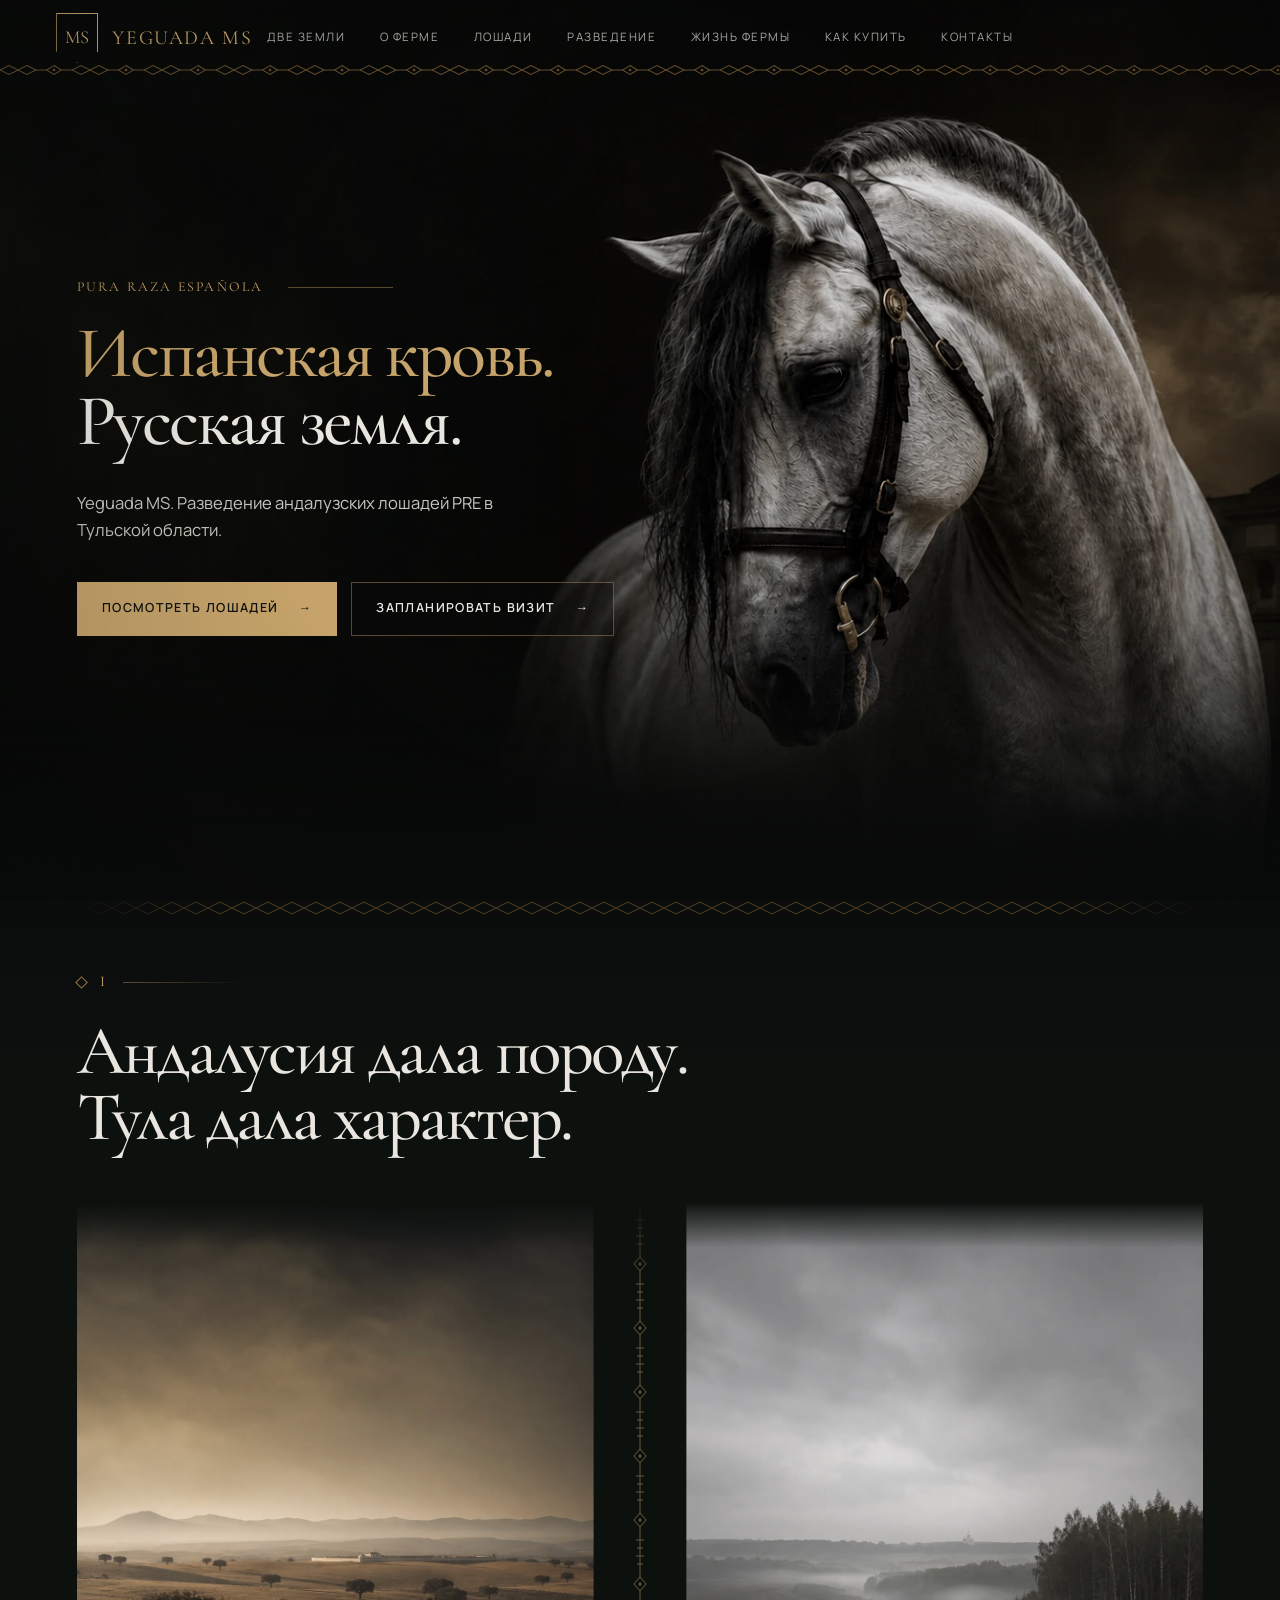
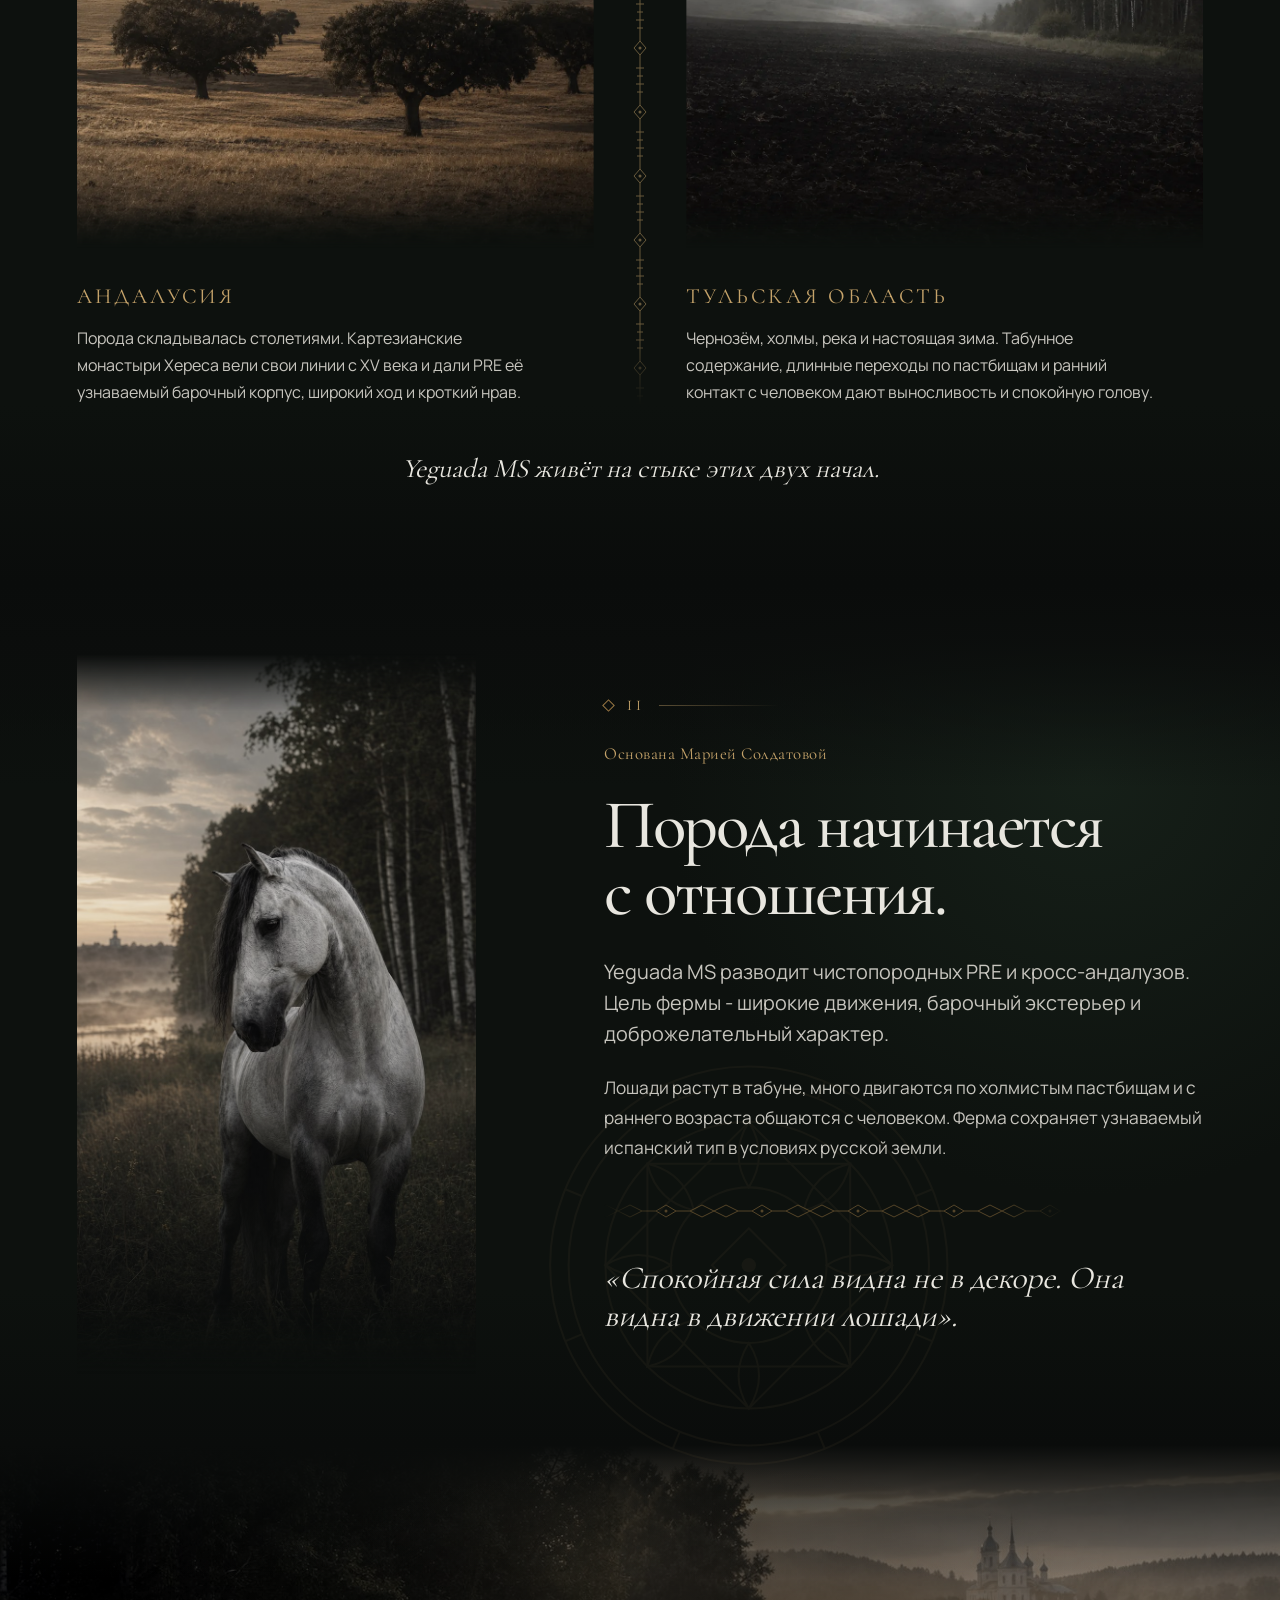
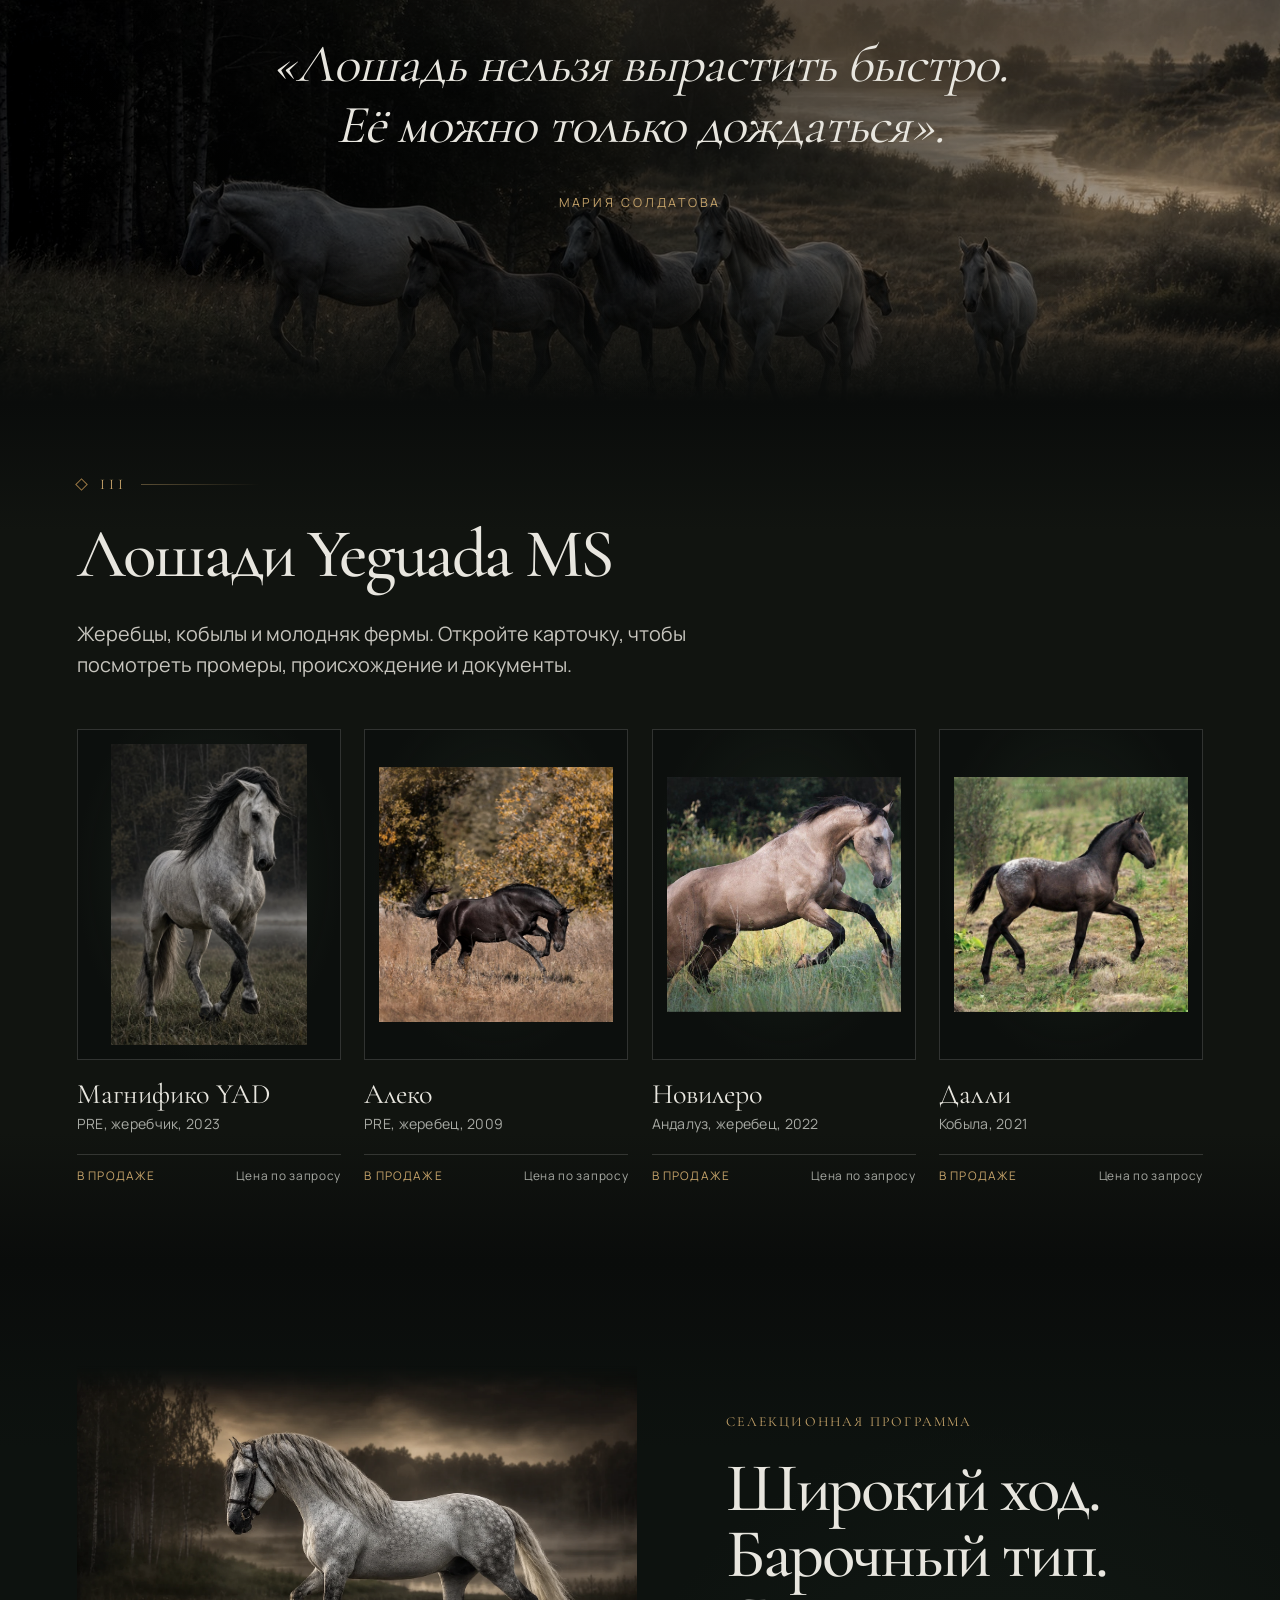
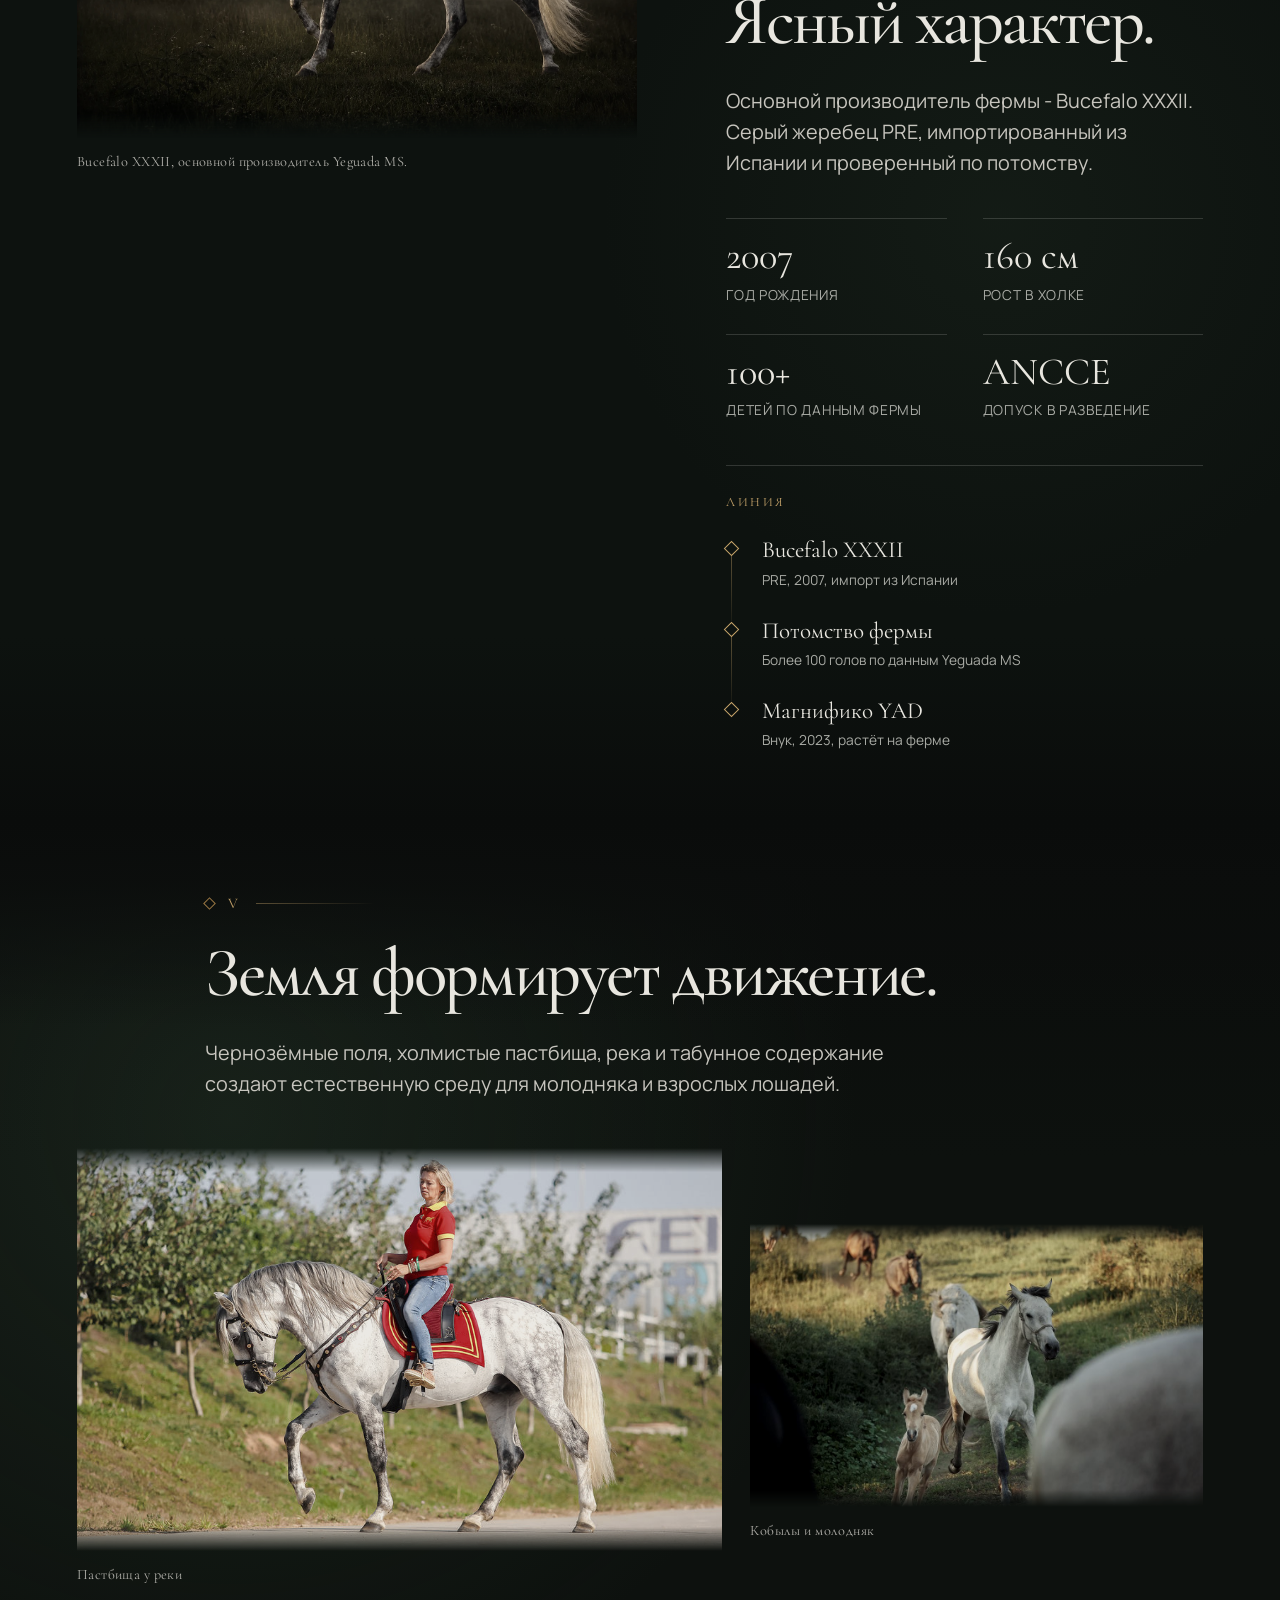
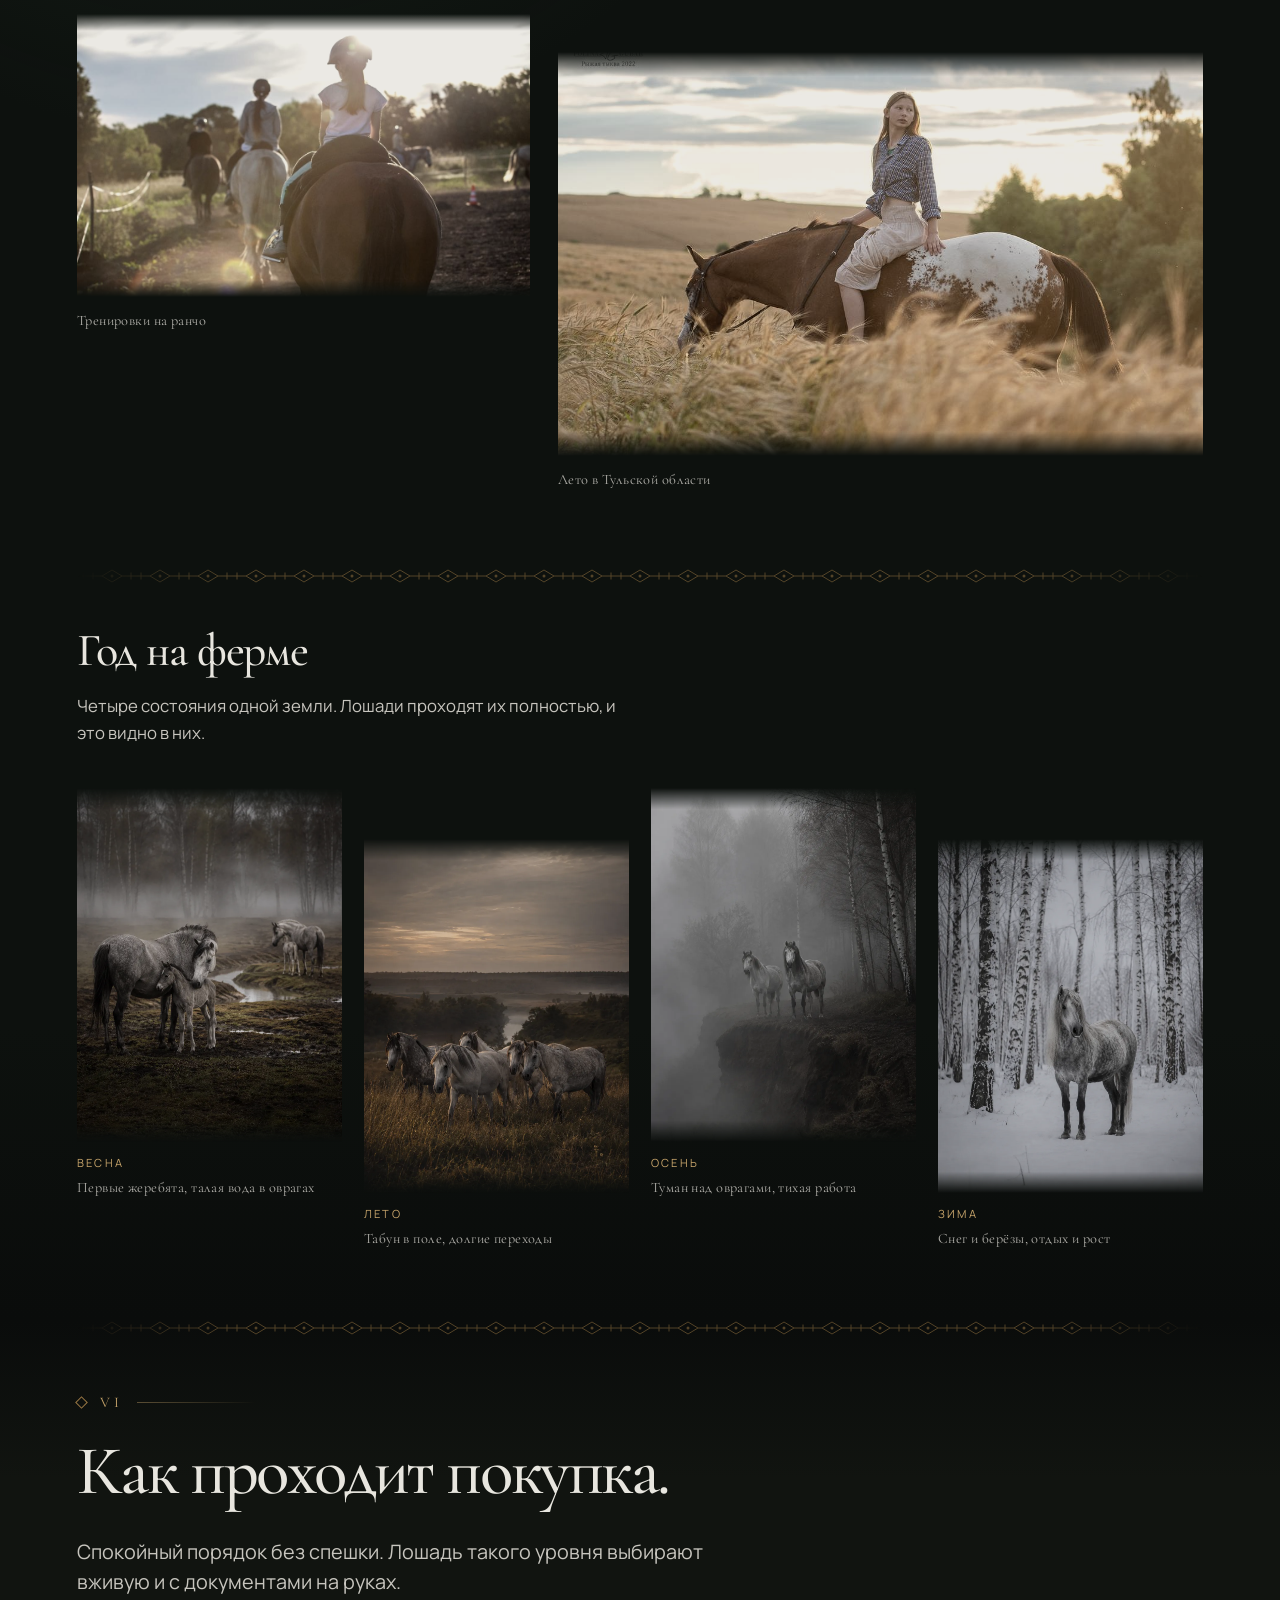
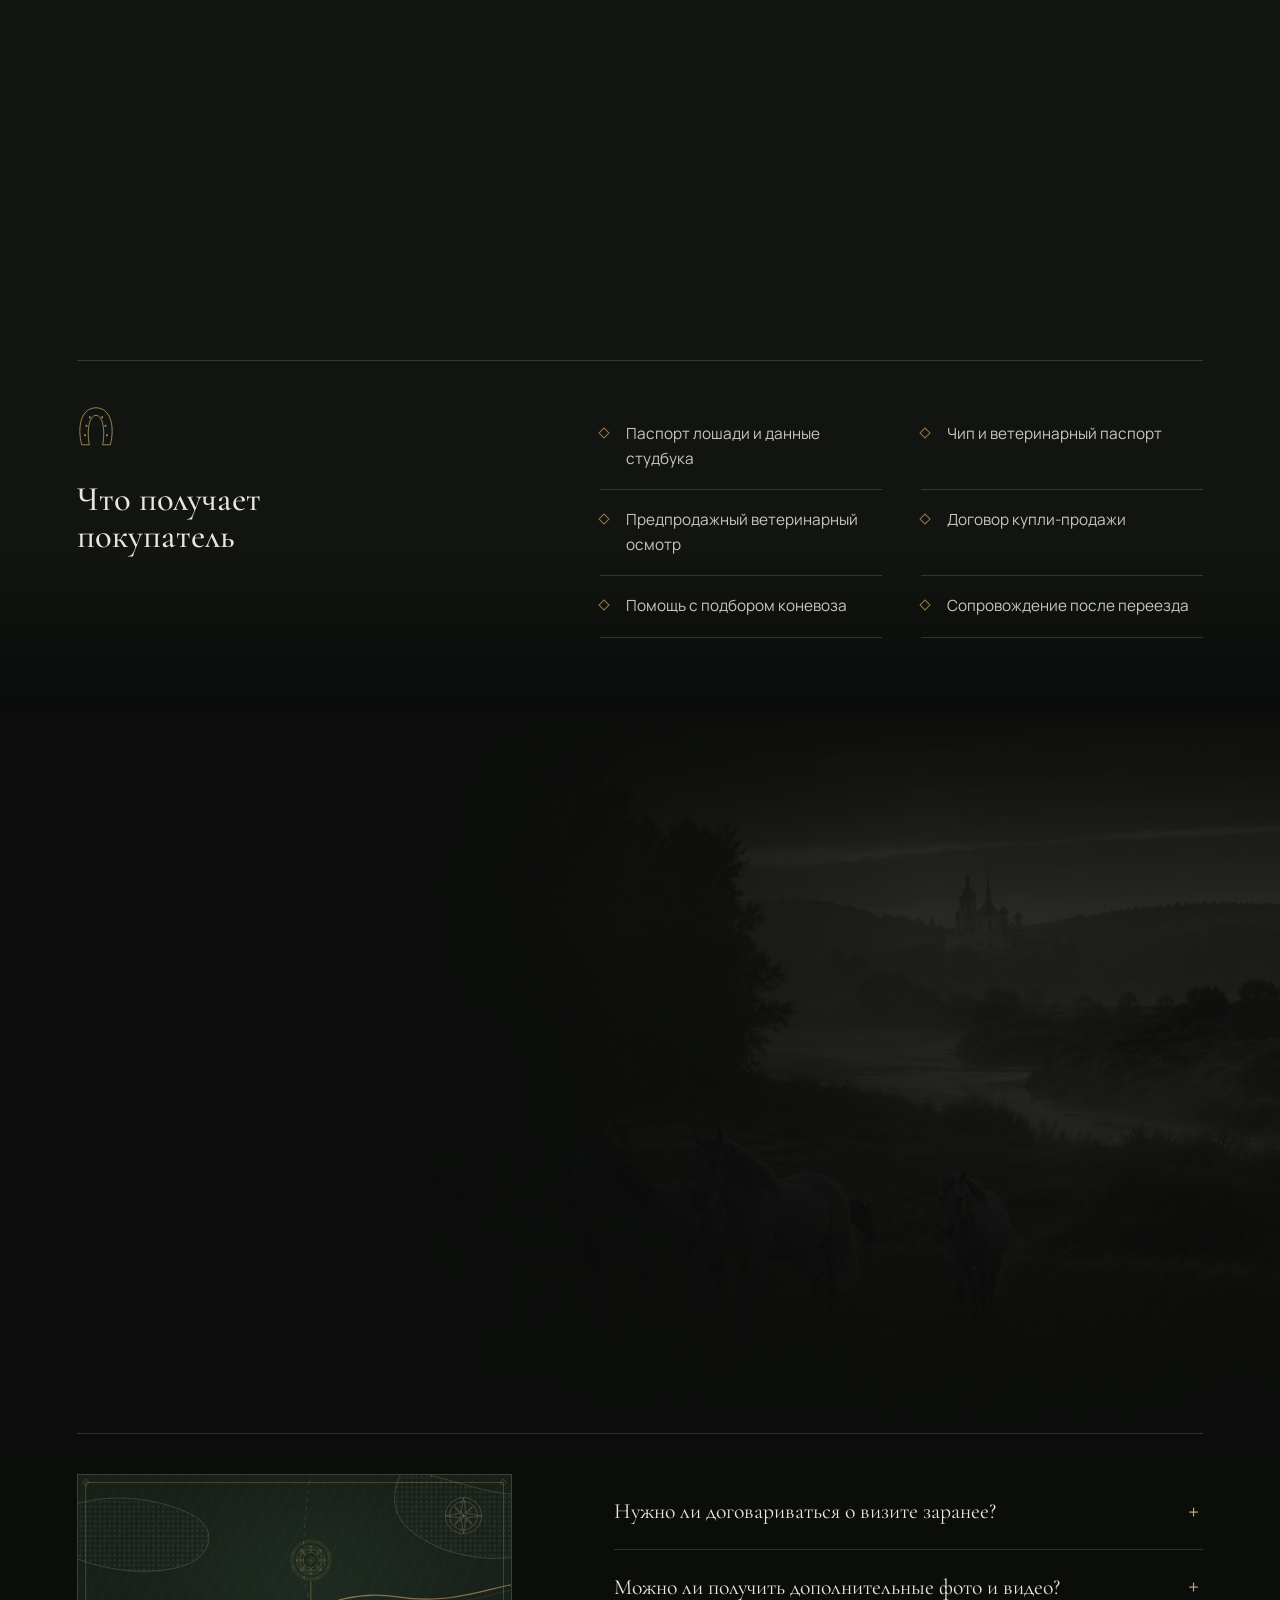
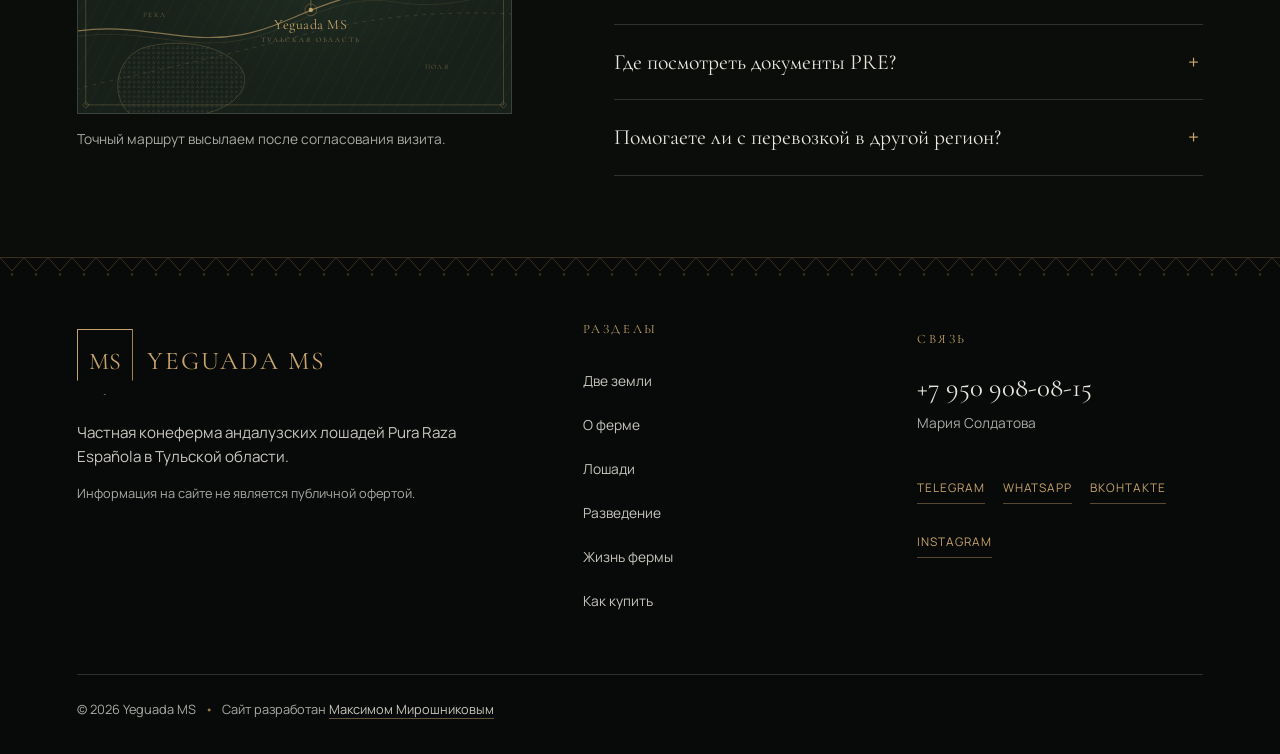
==== index.html @ c2b5ecbb "доделал" ====
<!doctype html>
<html lang="ru">
<head>
  <meta charset="utf-8">
  <meta name="viewport" content="width=device-width, initial-scale=1">
  <meta name="theme-color" content="#0a0c0b">
  <meta name="description" content="Yeguada MS - разведение андалузских лошадей Pura Raza Espanola в Тульской области.">
  <meta property="og:type" content="website">
  <meta property="og:title" content="Yeguada MS - испанская кровь, русская земля">
  <meta property="og:description" content="Частная конеферма андалузских лошадей Pura Raza Espanola в Тульской области.">
  <meta property="og:image" content="assets/hero-cinematic-v2.png">
  <meta property="og:locale" content="ru_RU">
  <title>Yeguada MS - андалузские лошади в России</title>
  <link rel="icon" href="favicon.svg" type="image/svg+xml">
  <link rel="preload" href="assets/hero-cinematic-v2.webp" as="image" media="(min-width: 768px)">
  <link rel="preload" href="assets/hero-cinematic-mobile-v2.webp" as="image" media="(max-width: 767px)">
  <link rel="stylesheet" href="styles.css">
  <noscript>
    <!-- Появление раздаёт JS. Если он не отработал, контент и съёмка
         должны остаться видимыми, а не ждать класса, который не придёт. -->
    <style>
      .reveal,
      .reveal-media {
        opacity: 1 !important;
        transform: none !important;
        clip-path: none !important;
      }

      .seam::before,
      .seam-v::before {
        clip-path: none !important;
      }
    </style>
  </noscript>
  <script type="application/ld+json">
  {
    "@context": "https://schema.org",
    "@type": "Organization",
    "name": "Yeguada MS",
    "url": "https://andaluz.ru",
    "founder": { "@type": "Person", "name": "Мария Солдатова" },
    "telephone": "+7-950-908-08-15",
    "address": {
      "@type": "PostalAddress",
      "addressRegion": "Тульская область",
      "addressCountry": "RU"
    },
    "sameAs": [
      "https://vk.com/bucefaloxxxii",
      "https://instagram.com/andaluz_ms/"
    ]
  }
  </script>
</head>
<body class="is-loading">
  <a class="skip-link" href="#main">К содержанию</a>

  <!--
    Орнаментальный спрайт системы "Шов".
    Инлайн, а не внешний файл: внешние ссылки <use href="file.svg#id">
    до сих пор не работают в Safari.
  -->
  <svg class="orn-sprite" aria-hidden="true" focusable="false" width="0" height="0">
    <defs>
      <symbol id="orn-rosette" viewBox="0 0 200 200">
        <g fill="none" stroke="currentColor" stroke-width="1">
          <circle cx="100" cy="100" r="97"/>
          <circle cx="100" cy="100" r="88"/>
          <circle cx="100" cy="100" r="70"/>
          <circle cx="100" cy="100" r="38"/>
          <path d="M100 30L170 100L100 170L30 100Z"/>
          <path d="M50.5 50.5H149.5V149.5H50.5Z"/>
          <path d="M100 30Q110 46 100 62Q90 46 100 30Z"/>
          <path d="M100 30Q110 46 100 62Q90 46 100 30Z" transform="rotate(45 100 100)"/>
          <path d="M100 30Q110 46 100 62Q90 46 100 30Z" transform="rotate(90 100 100)"/>
          <path d="M100 30Q110 46 100 62Q90 46 100 30Z" transform="rotate(135 100 100)"/>
          <path d="M100 30Q110 46 100 62Q90 46 100 30Z" transform="rotate(180 100 100)"/>
          <path d="M100 30Q110 46 100 62Q90 46 100 30Z" transform="rotate(225 100 100)"/>
          <path d="M100 30Q110 46 100 62Q90 46 100 30Z" transform="rotate(270 100 100)"/>
          <path d="M100 30Q110 46 100 62Q90 46 100 30Z" transform="rotate(315 100 100)"/>
          <path d="M100 3V12" transform="rotate(22.5 100 100)"/>
          <path d="M100 3V12" transform="rotate(67.5 100 100)"/>
          <path d="M100 3V12" transform="rotate(112.5 100 100)"/>
          <path d="M100 3V12" transform="rotate(157.5 100 100)"/>
          <path d="M100 3V12" transform="rotate(202.5 100 100)"/>
          <path d="M100 3V12" transform="rotate(247.5 100 100)"/>
          <path d="M100 3V12" transform="rotate(292.5 100 100)"/>
          <path d="M100 3V12" transform="rotate(337.5 100 100)"/>
          <path d="M100 82L118 100L100 118L82 100Z"/>
        </g>
        <circle cx="100" cy="100" r="3.5" fill="currentColor"/>
      </symbol>

      <symbol id="orn-horseshoe" viewBox="0 0 40 46">
        <g fill="none" stroke="currentColor" stroke-width="1">
          <path d="M5 43C0 25 4 4 20 4C36 4 40 25 35 43"/>
          <path d="M13 43C10 27 13 12 20 12C27 12 30 27 27 43"/>
          <path d="M5 43H13M35 43H27"/>
        </g>
        <g fill="currentColor">
          <circle cx="8.5" cy="33" r="1.1"/>
          <circle cx="10" cy="23" r="1.1"/>
          <circle cx="13.5" cy="14" r="1.1"/>
          <circle cx="26.5" cy="14" r="1.1"/>
          <circle cx="30" cy="23" r="1.1"/>
          <circle cx="31.5" cy="33" r="1.1"/>
        </g>
      </symbol>

      <symbol id="orn-compass" viewBox="0 0 80 80">
        <g fill="none" stroke="currentColor" stroke-width="1">
          <circle cx="40" cy="40" r="37"/>
          <circle cx="40" cy="40" r="29"/>
          <path d="M40 3L45 35L77 40L45 45L40 77L35 45L3 40L35 35Z"/>
          <path d="M40 14L42.5 37.5L66 40L42.5 42.5L40 66L37.5 42.5L14 40L37.5 37.5Z" transform="rotate(45 40 40)"/>
        </g>
        <circle cx="40" cy="40" r="2.5" fill="currentColor"/>
      </symbol>

      <pattern id="map-field" width="24" height="24" patternUnits="userSpaceOnUse" patternTransform="rotate(28)">
        <path d="M0 0V24" fill="none" stroke="currentColor" stroke-width="0.6" opacity="0.16"/>
      </pattern>
      <pattern id="map-forest" width="9" height="9" patternUnits="userSpaceOnUse">
        <path d="M4.5 2.4L6.8 6.6H2.2Z" fill="none" stroke="currentColor" stroke-width="0.6" opacity="0.42"/>
      </pattern>
    </defs>
  </svg>

  <header class="site-header" data-header>
    <a class="brand" href="#top" aria-label="Yeguada MS, на главную">
      <span class="brand-mark" aria-hidden="true">MS</span>
      <span class="brand-wordmark">Yeguada MS</span>
    </a>

    <nav class="desktop-nav" aria-label="Основная навигация">
      <a href="#two-lands">Две земли</a>
      <a href="#philosophy">О ферме</a>
      <a href="#horses">Лошади</a>
      <a href="#breeding">Разведение</a>
      <a href="#life">Жизнь фермы</a>
      <a href="#buying">Как купить</a>
      <a href="#contacts">Контакты</a>
    </nav>

    <div class="header-actions">
      <button class="menu-toggle" type="button" aria-expanded="false" aria-controls="mobile-menu" aria-label="Открыть меню">
        <span></span><span></span>
      </button>
    </div>

    <!--
      Полоса прогресса и есть орнаментальный шов: по мере скролла
      мотив переходит из испанской решётки в русский ромб, показывая,
      где вы находитесь между двумя землями.
    -->
    <div class="header-seam" aria-hidden="true">
      <span class="header-seam-band header-seam-band--es"></span>
      <span class="header-seam-band header-seam-band--mixed"></span>
      <span class="header-seam-band header-seam-band--ru"></span>
    </div>

    <div class="mobile-menu" id="mobile-menu" hidden>
      <nav aria-label="Мобильная навигация">
        <a href="#two-lands">Две земли</a>
        <a href="#philosophy">О ферме</a>
        <a href="#horses">Лошади</a>
        <a href="#breeding">Разведение</a>
        <a href="#life">Жизнь фермы</a>
        <a href="#buying">Как купить</a>
        <a href="#contacts">Контакты</a>
      </nav>
    </div>
  </header>

  <main id="main">
    <section class="hero" id="top" aria-labelledby="hero-title">
      <div class="hero-media" aria-hidden="true">
        <picture>
          <source media="(max-width: 767px)" srcset="assets/hero-cinematic-mobile-v2.webp" width="941" height="1672">
          <img src="assets/hero-cinematic-v2.webp" alt="" width="1672" height="941" fetchpriority="high">
        </picture>
      </div>
      <div class="hero-shade" aria-hidden="true"></div>

      <div class="hero-content page-shell">
        <p class="hero-kicker reveal">Pura Raza Española</p>
        <h1 id="hero-title" class="hero-title reveal">
          <span>Испанская кровь.</span>
          <span>Русская земля.</span>
        </h1>
        <p class="hero-copy reveal">Yeguada MS. Разведение андалузских лошадей PRE в Тульской области.</p>
        <div class="hero-cta reveal">
          <a class="button button-primary" href="#horses">Посмотреть лошадей <span aria-hidden="true">→</span></a>
          <a class="button button-outline" href="#contacts">Запланировать визит <span aria-hidden="true">→</span></a>
        </div>
      </div>

      <div class="hero-transition" aria-hidden="true"></div>
    </section>

    <section class="two-lands section" id="two-lands" aria-labelledby="two-lands-title">
      <div class="seam seam--es seam--wide reveal" aria-hidden="true"></div>

      <div class="page-shell two-lands-head">
        <p class="section-number reveal"><span>I</span></p>
        <h2 id="two-lands-title" class="section-title reveal">Андалусия дала породу.<br>Тула дала характер.</h2>
      </div>

      <div class="diptych">
        <figure class="diptych-panel diptych-panel--es reveal-media">
          <img src="assets/two-lands-andalusia.webp" alt="Сухая андалузская равнина с пробковыми дубами на рассвете" width="1122" height="1402" loading="lazy">
          <figcaption>
            <span class="diptych-place">Андалусия</span>
            <span class="diptych-text">Порода складывалась столетиями. Картезианские монастыри Хереса вели свои линии с XV века и дали PRE её узнаваемый барочный корпус, широкий ход и кроткий нрав.</span>
          </figcaption>
        </figure>

        <div class="seam-v reveal" aria-hidden="true"></div>

        <figure class="diptych-panel diptych-panel--ru reveal-media">
          <img src="assets/two-lands-russia.webp" alt="Берёзовая опушка и туманное поле в Тульской области" width="1122" height="1402" loading="lazy">
          <figcaption>
            <span class="diptych-place">Тульская область</span>
            <span class="diptych-text">Чернозём, холмы, река и настоящая зима. Табунное содержание, длинные переходы по пастбищам и ранний контакт с человеком дают выносливость и спокойную голову.</span>
          </figcaption>
        </figure>
      </div>

      <p class="two-lands-close page-shell reveal">Yeguada MS живёт на стыке этих двух начал.</p>
    </section>

    <section class="philosophy section" id="philosophy" aria-labelledby="philosophy-title">
      <div class="page-shell philosophy-grid">
        <div class="philosophy-media reveal-media">
          <img src="assets/philosophy-horse.jpg" alt="Серая андалузская лошадь в туманном русском пейзаже" width="1024" height="1536" loading="lazy">
        </div>

        <div class="philosophy-copy">
          <p class="section-number reveal"><span>II</span></p>
          <p class="founder-line">Основана Марией Солдатовой</p>
          <h2 id="philosophy-title" class="section-title reveal">Порода начинается с отношения.</h2>
          <p class="lead reveal">Yeguada MS разводит чистопородных PRE и кросс-андалузов. Цель фермы - широкие движения, барочный экстерьер и доброжелательный характер.</p>
          <p class="body-copy reveal">Лошади растут в табуне, много двигаются по холмистым пастбищам и с раннего возраста общаются с человеком. Ферма сохраняет узнаваемый испанский тип в условиях русской земли.</p>

          <div class="quote-block">
            <span class="plate plate--quote" aria-hidden="true"><svg><use href="#orn-rosette"/></svg></span>
            <div class="seam seam--mixed seam--short reveal" aria-hidden="true"></div>
            <blockquote class="philosophy-quote reveal">«Спокойная сила видна не в декоре. Она видна в движении лошади».</blockquote>
          </div>
        </div>
      </div>
    </section>

    <section class="break" aria-label="Пастбища Yeguada MS">
      <div class="break-media">
        <img src="assets/farm-herd.jpg" alt="Табун андалузских лошадей у реки и русского леса на закате" width="1536" height="1024" loading="lazy">
      </div>
      <div class="break-shade" aria-hidden="true"></div>
      <div class="break-copy page-shell">
        <blockquote class="break-quote reveal">«Лошадь нельзя вырастить быстро. Её можно только дождаться».</blockquote>
        <p class="break-attr reveal">Мария Солдатова</p>
      </div>
    </section>

    <section class="horses section" id="horses" aria-labelledby="horses-title">
      <div class="page-shell section-heading">
        <p class="section-number reveal"><span>III</span></p>
        <h2 id="horses-title" class="section-title reveal">Лошади Yeguada MS</h2>
        <p class="lead reveal">Жеребцы, кобылы и молодняк фермы. Откройте карточку, чтобы посмотреть промеры, происхождение и документы.</p>
      </div>

      <div class="horse-track" data-horse-track>
        <button class="horse-card reveal" type="button"
          data-name="Магнифико YAD"
          data-status="В продаже"
          data-details="Растёт в табуне на пастбищах фермы, знает корду и спокойно работает в руках. Ожидаемый рост около 165 см."
          data-breed="PRE, жеребчик"
          data-born="2023"
          data-color="Буланая"
          data-height="около 165 см (ожидаемый)"
          data-origin="Внук Bucefalo XXXII"
          data-place="Тульская область">
          <span class="horse-image-wrap">
            <img src="assets/horse-magnifico.webp" alt="Молодой андалузский жеребчик в движении по пастбищу" width="864" height="1320" loading="lazy">
            <span class="corner-frame" aria-hidden="true"></span>
          </span>
          <span class="horse-card-copy">
            <span class="horse-name">Магнифико YAD</span>
            <span class="horse-meta">PRE, жеребчик, 2023</span>
            <span class="horse-foot">
              <span class="horse-status">В продаже</span>
              <span class="horse-price">Цена по запросу</span>
            </span>
          </span>
        </button>

        <button class="horse-card reveal" type="button"
          data-name="Алеко"
          data-status="В продаже"
          data-details="Допущен в разведение, имеет испанские документы. По данным фермы, 17 жеребят."
          data-breed="PRE, жеребец"
          data-born="2009"
          data-color="Вороная"
          data-height="уточняется"
          data-origin="Испанские документы, допуск в разведение"
          data-place="Свердловская область">
          <span class="horse-image-wrap">
            <img src="assets/bucefalo-02.jpg" alt="Вороной андалузский жеребец в осеннем поле" width="1080" height="1174" loading="lazy">
            <span class="corner-frame" aria-hidden="true"></span>
          </span>
          <span class="horse-card-copy">
            <span class="horse-name">Алеко</span>
            <span class="horse-meta">PRE, жеребец, 2009</span>
            <span class="horse-foot">
              <span class="horse-status">В продаже</span>
              <span class="horse-price">Цена по запросу</span>
            </span>
          </span>
        </button>

        <button class="horse-card reveal" type="button"
          data-name="Новилеро"
          data-status="В продаже"
          data-details="Мягко заезжен, спокойно работает рядом с другими лошадьми. Ровный, контактный характер."
          data-breed="Андалуз, жеребец"
          data-born="2022"
          data-color="Буланая"
          data-height="167 см"
          data-origin="Андалузская линия"
          data-place="Подмосковье">
          <span class="horse-image-wrap">
            <img src="assets/breeding-03.jpg" alt="Буланый андалузский жеребец в поле" width="851" height="851" loading="lazy">
            <span class="corner-frame" aria-hidden="true"></span>
          </span>
          <span class="horse-card-copy">
            <span class="horse-name">Новилеро</span>
            <span class="horse-meta">Андалуз, жеребец, 2022</span>
            <span class="horse-foot">
              <span class="horse-status">В продаже</span>
              <span class="horse-price">Цена по запросу</span>
            </span>
          </span>
        </button>

        <button class="horse-card reveal" type="button"
          data-name="Далли"
          data-status="В продаже"
          data-details="Заезжена. Выращивается на больших пастбищах фермы, растёт в табуне."
          data-breed="Алтайская, кобыла"
          data-born="2021"
          data-color="Чубарая"
          data-height="уточняется"
          data-origin="уточняется"
          data-place="Тульская область">
          <span class="horse-image-wrap">
            <img src="assets/breeding-02.jpg" alt="Чубарая молодая кобыла в поле" width="1000" height="1000" loading="lazy">
            <span class="corner-frame" aria-hidden="true"></span>
          </span>
          <span class="horse-card-copy">
            <span class="horse-name">Далли</span>
            <span class="horse-meta">Кобыла, 2021</span>
            <span class="horse-foot">
              <span class="horse-status">В продаже</span>
              <span class="horse-price">Цена по запросу</span>
            </span>
          </span>
        </button>
      </div>
    </section>

    <section class="breeding section" id="breeding" aria-labelledby="breeding-title">
      <div class="breeding-backdrop" aria-hidden="true"></div>
      <div class="page-shell breeding-grid">
        <figure class="breeding-media">
          <img src="assets/bucefalo-cinematic-v2.webp" alt="Серый андалузский жеребец Bucefalo XXXII в движении на русском пастбище" width="1537" height="1023" loading="lazy">
          <figcaption>Bucefalo XXXII, основной производитель Yeguada MS.</figcaption>
        </figure>

        <div class="breeding-copy">
          <p class="section-number reveal"><span>IV</span></p>
          <p class="section-kicker">Селекционная программа</p>
          <h2 id="breeding-title" class="section-title">Широкий ход. Барочный тип. Ясный характер.</h2>
          <p class="lead">Основной производитель фермы - Bucefalo XXXII. Серый жеребец PRE, импортированный из Испании и проверенный по потомству.</p>

          <dl class="facts">
            <div><dt>2007</dt><dd>год рождения</dd></div>
            <div><dt>160 см</dt><dd>рост в холке</dd></div>
            <div><dt>100+</dt><dd>детей по данным фермы</dd></div>
            <div><dt>ANCCE</dt><dd>допуск в разведение</dd></div>
          </dl>

          <div class="lineage reveal" aria-label="Линия Bucefalo XXXII">
            <p class="lineage-title">Линия</p>
            <ol class="lineage-track">
              <li class="lineage-node">
                <span class="lineage-mark" aria-hidden="true"></span>
                <span class="lineage-name">Bucefalo XXXII</span>
                <span class="lineage-note">PRE, 2007, импорт из Испании</span>
              </li>
              <li class="lineage-node">
                <span class="lineage-mark" aria-hidden="true"></span>
                <span class="lineage-name">Потомство фермы</span>
                <span class="lineage-note">Более 100 голов по данным Yeguada MS</span>
              </li>
              <li class="lineage-node">
                <span class="lineage-mark" aria-hidden="true"></span>
                <span class="lineage-name">Магнифико YAD</span>
                <span class="lineage-note">Внук, 2023, растёт на ферме</span>
              </li>
            </ol>
          </div>
        </div>
      </div>
    </section>

    <section class="life section" id="life" aria-labelledby="life-title">
      <div class="page-shell section-heading life-heading">
        <p class="section-number reveal"><span>V</span></p>
        <h2 id="life-title" class="section-title reveal">Земля формирует движение.</h2>
        <p class="lead reveal">Чернозёмные поля, холмистые пастбища, река и табунное содержание создают естественную среду для молодняка и взрослых лошадей.</p>
      </div>

      <div class="life-gallery" aria-label="Жизнь на ферме">
        <figure class="life-frame life-frame-wide reveal-media">
          <img src="assets/bucefalo-01.jpg" alt="Серый андалузский жеребец на пастбище фермы" width="1080" height="720" loading="lazy">
          <figcaption>Пастбища у реки</figcaption>
        </figure>
        <figure class="life-frame reveal-media">
          <img src="assets/pasture.jpg" alt="Кобылы и жеребёнок на пастбище Yeguada MS" width="1080" height="720" loading="lazy">
          <figcaption>Кобылы и молодняк</figcaption>
        </figure>
        <figure class="life-frame reveal-media">
          <img src="assets/ranch-01.jpg" alt="Конная тренировка на территории ранчо" width="1080" height="720" loading="lazy">
          <figcaption>Тренировки на ранчо</figcaption>
        </figure>
        <figure class="life-frame life-frame-wide reveal-media">
          <img src="assets/ranch-02.jpg" alt="Лошадь и всадница в поле на закате" width="1080" height="720" loading="lazy">
          <figcaption>Лето в Тульской области</figcaption>
        </figure>
      </div>

      <div class="seasons">
        <div class="page-shell seasons-head">
          <div class="seam seam--ru reveal" aria-hidden="true"></div>
          <h3 class="seasons-title reveal">Год на ферме</h3>
          <p class="seasons-lead reveal">Четыре состояния одной земли. Лошади проходят их полностью, и это видно в них.</p>
        </div>

        <div class="seasons-track">
          <figure class="season-frame reveal-media">
            <img src="assets/season-spring.webp" alt="Первые жеребята на весеннем пастбище" width="1122" height="1402" loading="lazy">
            <figcaption><span class="season-label">Весна</span> Первые жеребята, талая вода в оврагах</figcaption>
          </figure>
          <figure class="season-frame reveal-media">
            <img src="assets/season-summer.webp" alt="Табун в высокой траве летнего поля" width="1024" height="1536" loading="lazy">
            <figcaption><span class="season-label">Лето</span> Табун в поле, долгие переходы</figcaption>
          </figure>
          <figure class="season-frame reveal-media">
            <img src="assets/season-autumn.webp" alt="Лошади в тумане над осенним оврагом" width="1024" height="1536" loading="lazy">
            <figcaption><span class="season-label">Осень</span> Туман над оврагами, тихая работа</figcaption>
          </figure>
          <figure class="season-frame reveal-media">
            <img src="assets/season-winter.webp" alt="Серая лошадь среди заснеженных берёз" width="1024" height="1536" loading="lazy">
            <figcaption><span class="season-label">Зима</span> Снег и берёзы, отдых и рост</figcaption>
          </figure>
        </div>
      </div>
    </section>

    <section class="buying section" id="buying" aria-labelledby="buying-title">
      <div class="seam seam--ru seam--wide reveal" aria-hidden="true"></div>

      <div class="page-shell section-heading">
        <p class="section-number reveal"><span>VI</span></p>
        <h2 id="buying-title" class="section-title reveal">Как проходит покупка.</h2>
        <p class="lead reveal">Спокойный порядок без спешки. Лошадь такого уровня выбирают вживую и с документами на руках.</p>
      </div>

      <div class="page-shell steps">
        <article class="step reveal">
          <span class="step-num" aria-hidden="true">I</span>
          <h3>Заявка</h3>
          <p>Напишите, какая лошадь интересует. Пришлём актуальные фото, видео в движении и под седлом, состав документов.</p>
        </article>
        <article class="step reveal">
          <span class="step-num" aria-hidden="true">II</span>
          <h3>Визит на ферму</h3>
          <p>Лошадь показывают в руках, на корде и в движении по пастбищу. Столько времени, сколько нужно для решения.</p>
        </article>
        <article class="step reveal">
          <span class="step-num" aria-hidden="true">III</span>
          <h3>Осмотр и документы</h3>
          <p>Предпродажный ветеринарный осмотр, снимки по договорённости. Проверка паспорта и данных студбука.</p>
        </article>
        <article class="step reveal">
          <span class="step-num" aria-hidden="true">IV</span>
          <h3>Перевозка</h3>
          <p>Помогаем с коневозом и оформлением перемещения. Первые недели на новом месте остаёмся на связи.</p>
        </article>
      </div>

      <div class="page-shell included">
        <div class="included-head">
          <span class="included-mark" aria-hidden="true"><svg><use href="#orn-horseshoe"/></svg></span>
          <h3>Что получает покупатель</h3>
        </div>
        <ul class="included-list">
          <li>Паспорт лошади и данные студбука</li>
          <li>Чип и ветеринарный паспорт</li>
          <li>Предпродажный ветеринарный осмотр</li>
          <li>Договор купли-продажи</li>
          <li>Помощь с подбором коневоза</li>
          <li>Сопровождение после переезда</li>
        </ul>
      </div>
    </section>

    <section class="contacts section" id="contacts" aria-labelledby="contacts-title">
      <div class="contact-landscape" aria-hidden="true"></div>
      <div class="page-shell contact-grid">
        <div class="contact-copy">
          <p class="section-number reveal"><span>VII</span></p>
          <h2 id="contacts-title" class="section-title reveal">Некоторые решения нельзя принять по фотографии.</h2>
          <p class="lead reveal">Приезжайте познакомиться с лошадьми Yeguada MS лично.</p>

          <div class="contact-direct reveal">
            <a href="tel:+79509080815">+7 950 908-08-15</a>
            <span>Мария Солдатова</span>
            <span>Тульская область, точный маршрут после согласования визита</span>
          </div>

          <div class="social-links reveal" aria-label="Социальные сети и мессенджеры">
            <a href="https://t.me/andaluz_MS" target="_blank" rel="noreferrer">Telegram</a>
            <a href="https://wa.me/79509080815" target="_blank" rel="noreferrer">WhatsApp</a>
            <a href="https://vk.com/bucefaloxxxii" target="_blank" rel="noreferrer">ВКонтакте</a>
            <a href="https://instagram.com/andaluz_ms/" target="_blank" rel="noreferrer">Instagram</a>
          </div>
        </div>

        <form class="visit-form reveal" id="visit-form" novalidate>
          <span class="form-corner form-corner--tl" aria-hidden="true"></span>
          <span class="form-corner form-corner--br" aria-hidden="true"></span>
          <div class="form-row">
            <label for="name">Имя</label>
            <input id="name" name="name" type="text" autocomplete="name" required>
            <span class="field-error" data-error-for="name"></span>
          </div>
          <div class="form-row">
            <label for="contact">Телефон или Telegram</label>
            <input id="contact" name="contact" type="text" autocomplete="tel" required>
            <span class="field-error" data-error-for="contact"></span>
          </div>
          <div class="form-row">
            <label for="interest">Что вас интересует</label>
            <select id="interest" name="interest">
              <option value="horses">Лошади в продаже</option>
              <option value="breeding">Разведение и случки</option>
              <option value="visit">Знакомство с фермой</option>
            </select>
          </div>
          <button class="button button-primary" type="submit">Подготовить обращение <span aria-hidden="true">→</span></button>
          <p class="form-hint">Форма не отправляет данные автоматически. После подготовки выберите удобный мессенджер.</p>
          <div class="form-success" role="status" tabindex="-1" hidden>
            <strong>Обращение подготовлено.</strong>
            <p data-form-summary></p>
            <a href="https://t.me/andaluz_MS" target="_blank" rel="noreferrer">Продолжить в Telegram <span aria-hidden="true">↗</span></a>
          </div>
        </form>
      </div>

      <div class="page-shell contact-bottom">
        <figure class="farm-map">
          <svg viewBox="0 0 800 440" role="img" aria-labelledby="map-title map-desc" preserveAspectRatio="xMidYMid slice">
            <title id="map-title">Расположение фермы Yeguada MS</title>
            <desc id="map-desc">Схематическая карта: ферма в Тульской области, у излучины реки, между лесными массивами и полями.</desc>

            <rect x="0" y="0" width="800" height="440" fill="url(#map-field)"/>

            <g fill="url(#map-forest)" stroke="currentColor" stroke-width="0.8" opacity="0.55">
              <path d="M-20 60C60 30 150 44 210 74C258 98 250 150 196 168C130 190 40 176 -20 148Z"/>
              <path d="M600 -10C680 4 760 40 820 36V150C740 166 654 140 610 100C578 71 578 30 600 -10Z"/>
              <path d="M120 320C190 300 270 316 300 356C324 388 292 430 232 442H96C60 412 66 342 120 320Z"/>
            </g>

            <g fill="none" stroke="currentColor" stroke-width="1" opacity="0.34" stroke-dasharray="7 9">
              <path d="M-20 400C120 366 250 340 400 300C540 262 660 250 820 258"/>
              <path d="M430 -20C420 90 404 180 430 236"/>
            </g>

            <g fill="none" stroke="currentColor" opacity="0.62">
              <path d="M-20 292C110 268 190 316 300 296C410 276 470 206 590 226C690 242 760 208 820 200" stroke-width="2.2"/>
              <path d="M-20 302C110 278 190 326 300 306C410 286 470 216 590 236C690 252 760 218 820 210" stroke-width="0.7" opacity="0.5"/>
            </g>

            <g class="map-pin">
              <path d="M430 250V196" fill="none" stroke="currentColor" stroke-width="1" opacity="0.7"/>
              <svg x="392" y="120" width="76" height="76" viewBox="0 0 200 200" opacity="0.9"><use href="#orn-rosette"/></svg>
              <circle cx="430" cy="250" r="4" fill="currentColor"/>
              <circle cx="430" cy="250" r="11" fill="none" stroke="currentColor" stroke-width="1" opacity="0.6"/>
            </g>

            <svg x="676" y="40" width="72" height="72" viewBox="0 0 80 80" opacity="0.55"><use href="#orn-compass"/></svg>

            <g fill="currentColor" font-family="Cormorant Garamond, serif">
              <text x="430" y="286" text-anchor="middle" font-size="26" letter-spacing="1">Yeguada MS</text>
              <text x="430" y="310" text-anchor="middle" font-size="13" letter-spacing="3.4" opacity="0.66">ТУЛЬСКАЯ ОБЛАСТЬ</text>
              <text x="120" y="264" font-size="13" letter-spacing="2.6" opacity="0.5">РЕКА</text>
              <text x="640" y="360" font-size="13" letter-spacing="2.6" opacity="0.5">ПОЛЯ</text>
            </g>

            <g fill="none" stroke="currentColor" opacity="0.5">
              <rect x="14.5" y="14.5" width="771" height="411"/>
              <path d="M14.5 8.5L20.5 14.5L14.5 20.5L8.5 14.5Z"/>
              <path d="M785.5 8.5L791.5 14.5L785.5 20.5L779.5 14.5Z"/>
              <path d="M14.5 419.5L20.5 425.5L14.5 431.5L8.5 425.5Z"/>
              <path d="M785.5 419.5L791.5 425.5L785.5 431.5L779.5 425.5Z"/>
            </g>
          </svg>
          <figcaption>Точный маршрут высылаем после согласования визита.</figcaption>
        </figure>

        <div class="faq" aria-label="Частые вопросы">
          <details>
            <summary>Нужно ли договариваться о визите заранее?</summary>
            <p>Да. Свяжитесь с Марией и согласуйте дату перед поездкой.</p>
          </details>
          <details>
            <summary>Можно ли получить дополнительные фото и видео?</summary>
            <p>Запросите актуальные материалы конкретной лошади напрямую у фермы.</p>
          </details>
          <details>
            <summary>Где посмотреть документы PRE?</summary>
            <p>Документы и данные студбука показываются для конкретной лошади по запросу.</p>
          </details>
          <details>
            <summary>Помогаете ли с перевозкой в другой регион?</summary>
            <p>Да. Подбираем коневоз и помогаем с оформлением перемещения.</p>
          </details>
        </div>
      </div>
    </section>
  </main>

  <footer class="site-footer">
    <div class="frieze" aria-hidden="true"></div>

    <div class="page-shell footer-main">
      <div class="footer-brand">
        <a class="brand brand--footer" href="#top" aria-label="Yeguada MS, наверх">
          <span class="brand-mark" aria-hidden="true">MS</span>
          <span class="brand-wordmark">Yeguada MS</span>
        </a>
        <p class="footer-line">Частная конеферма андалузских лошадей Pura Raza Española в Тульской области.</p>
        <p class="legal-placeholder">Информация на сайте не является публичной офертой.</p>
      </div>

      <nav class="footer-nav" aria-label="Навигация в подвале">
        <p class="footer-heading">Разделы</p>
        <a href="#two-lands">Две земли</a>
        <a href="#philosophy">О ферме</a>
        <a href="#horses">Лошади</a>
        <a href="#breeding">Разведение</a>
        <a href="#life">Жизнь фермы</a>
        <a href="#buying">Как купить</a>
      </nav>

      <div class="footer-contact">
        <p class="footer-heading">Связь</p>
        <a class="footer-phone" href="tel:+79509080815">+7 950 908-08-15</a>
        <span>Мария Солдатова</span>
        <div class="footer-social">
          <a href="https://t.me/andaluz_MS" target="_blank" rel="noreferrer">Telegram</a>
          <a href="https://wa.me/79509080815" target="_blank" rel="noreferrer">WhatsApp</a>
          <a href="https://vk.com/bucefaloxxxii" target="_blank" rel="noreferrer">ВКонтакте</a>
          <a href="https://instagram.com/andaluz_ms/" target="_blank" rel="noreferrer">Instagram</a>
        </div>
      </div>
    </div>

    <div class="page-shell footer-meta">
      <span>© <span data-year></span> Yeguada MS</span>
      <span class="footer-separator" aria-hidden="true">•</span>
      <span class="site-author">Сайт разработан <a href="https://naklikay.ru/" target="_blank" rel="noopener">Максимом Мирошниковым</a></span>
    </div>
  </footer>

  <dialog class="horse-dialog" id="horse-dialog" aria-labelledby="dialog-title">
    <button class="dialog-close" type="button" aria-label="Закрыть">Закрыть</button>
    <div class="dialog-layout">
      <div class="dialog-image-wrap"><img alt="" data-dialog-image></div>
      <div class="dialog-copy">
        <span class="dialog-status" data-dialog-status></span>
        <h2 id="dialog-title" data-dialog-title></h2>
        <p data-dialog-details></p>

        <div class="seam seam--mixed seam--short is-visible" aria-hidden="true"></div>

        <dl class="dialog-specs" data-dialog-specs></dl>

        <p class="dialog-note">Актуальные данные, дополнительные фото и документы предоставим по запросу.</p>
        <a class="button button-primary" href="#contacts" data-dialog-contact>Запросить материалы <span aria-hidden="true">→</span></a>
      </div>
    </div>
  </dialog>

  <script src="script.js" defer></script>
</body>
</html>
---- styles.css ----
@font-face {
  font-family: "Cormorant Garamond";
  font-style: normal;
  font-weight: 400 600;
  font-display: swap;
  src: url("assets/fonts/cormorant-garamond-cyrillic.woff2") format("woff2");
  unicode-range: U+0301, U+0400-045F, U+0490-0491, U+04B0-04B1, U+2116;
}

@font-face {
  font-family: "Cormorant Garamond";
  font-style: normal;
  font-weight: 400 600;
  font-display: swap;
  src: url("assets/fonts/cormorant-garamond-latin.woff2") format("woff2");
  unicode-range: U+0000-00FF, U+0131, U+0152-0153, U+02BB-02BC, U+02C6, U+02DA, U+02DC, U+0304, U+0308, U+0329, U+2000-206F, U+20AC, U+2122, U+2191, U+2193, U+2212, U+2215, U+FEFF, U+FFFD;
}

@font-face {
  font-family: "Manrope";
  font-style: normal;
  font-weight: 400 600;
  font-display: swap;
  src: url("assets/fonts/manrope-cyrillic.woff2") format("woff2");
  unicode-range: U+0301, U+0400-045F, U+0490-0491, U+04B0-04B1, U+2116;
}

@font-face {
  font-family: "Manrope";
  font-style: normal;
  font-weight: 400 600;
  font-display: swap;
  src: url("assets/fonts/manrope-latin.woff2") format("woff2");
  unicode-range: U+0000-00FF, U+0131, U+0152-0153, U+02BB-02BC, U+02C6, U+02DA, U+02DC, U+0304, U+0308, U+0329, U+2000-206F, U+20AC, U+2122, U+2191, U+2193, U+2212, U+2215, U+FEFF, U+FFFD;
}

:root {
  --ink: #0a0c0b;
  --ink-soft: #111410;
  --forest: #172019;
  --smoke: #a8aaa4;
  --ivory: #e8e6df;
  --ivory-muted: #c7c5be;
  --gold: #c5a36a;
  --gold-deep: #9b7844;
  --line: rgba(232, 230, 223, 0.17);
  --line-gold: rgba(197, 163, 106, 0.42);
  --display: "Cormorant Garamond", "Times New Roman", serif;
  --sans: "Manrope", "Segoe UI", sans-serif;
  --shell: min(88vw, 1500px);
  --ease: cubic-bezier(0.16, 1, 0.3, 1);
  --header-height: 76px;

  /* rhythm */
  --space-2xs: 8px;
  --space-xs: 14px;
  --space-sm: 24px;
  --space-md: 38px;
  --space-lg: clamp(48px, 5vw, 72px);
  --space-xl: clamp(52px, 5.5vw, 88px);
  --space-2xl: clamp(64px, 7vw, 112px);
  --rule: 1px;

  /* ornament */
  --orn-opacity: 0.5;
  --orn-plate-opacity: 0.05;
}

* {
  box-sizing: border-box;
}

html {
  scroll-behavior: smooth;
  color-scheme: dark;
}

body {
  position: relative;
  margin: 0;
  overflow-x: hidden;
  background: var(--ink);
  color: var(--ivory);
  font-family: var(--sans);
  font-size: 16px;
  line-height: 1.6;
  text-rendering: optimizeLegibility;
}

body.dialog-open {
  overflow: hidden;
}

body::before {
  position: fixed;
  inset: 0;
  z-index: 89;
  pointer-events: none;
  content: "";
  background: radial-gradient(circle at 50% 44%, transparent 48%, rgba(2, 4, 3, 0.18) 100%);
}

body::after {
  position: fixed;
  inset: 0;
  z-index: 90;
  pointer-events: none;
  content: "";
  opacity: 0.028;
  background-image:
    radial-gradient(circle at 20% 30%, #fff 0 0.5px, transparent 0.8px),
    radial-gradient(circle at 70% 60%, #fff 0 0.4px, transparent 0.75px);
  background-size: 4px 4px, 5px 5px;
  mix-blend-mode: soft-light;
}

::selection {
  background: var(--gold);
  color: var(--ink);
}

img {
  display: block;
  max-width: 100%;
}

a {
  color: inherit;
  text-decoration: none;
}

button,
input,
select {
  font: inherit;
}

button,
a,
input,
select,
summary {
  -webkit-tap-highlight-color: transparent;
}

:focus-visible {
  outline: 2px solid var(--gold);
  outline-offset: 4px;
}

[hidden] {
  display: none !important;
}

.skip-link {
  position: fixed;
  top: 12px;
  left: 12px;
  z-index: 200;
  padding: 10px 16px;
  transform: translateY(-150%);
  background: var(--ivory);
  color: var(--ink);
  transition: transform 0.2s ease;
}

.skip-link:focus {
  transform: translateY(0);
}

.page-shell {
  width: var(--shell);
  margin-inline: auto;
}

.section {
  position: relative;
  padding-block: clamp(52px, 5.5vw, 88px);
}

.section-title {
  max-width: 980px;
  margin: 0;
  font-family: var(--display);
  font-size: clamp(3rem, 5.4vw, 6.4rem);
  font-weight: 500;
  letter-spacing: -0.035em;
  line-height: 0.96;
  text-wrap: balance;
}

.section-kicker,
.hero-kicker {
  margin: 0 0 24px;
  color: var(--gold);
  font-family: var(--display);
  font-size: 0.86rem;
  font-weight: 400;
  letter-spacing: 0.16em;
  line-height: 1.3;
  text-transform: uppercase;
}

.lead {
  max-width: 690px;
  margin: 32px 0 0;
  color: var(--ivory-muted);
  font-size: clamp(1.08rem, 1.55vw, 1.4rem);
  font-weight: 400;
  line-height: 1.55;
}

.founder-line {
  margin: 0 0 24px;
  color: var(--gold);
  font-family: var(--display);
  font-size: 1.05rem;
  letter-spacing: 0.03em;
}

.body-copy {
  max-width: 620px;
  margin: 24px 0 0;
  color: var(--ivory-muted);
  font-size: 1.08rem;
  font-weight: 400;
  line-height: 1.72;
}

/* ============================================================
   ORNAMENT SYSTEM - "Шов"

   Русский ромб с точкой ("засеянное поле" из прялочной резьбы)
   и испанский ромб решётки азулежу - геометрически одна фигура,
   прочитанная двумя способами. Из неё разворачиваются оба
   семейства мотивов, и на этом стыке держится вся графика.

   Мотив меняется сверху вниз: у первого экрана шов испанский,
   к нижним секциям становится русским. Орнамент здесь не декор,
   а повествование.

   Реализация: мотивы - это маски, поэтому цвет всегда приходит
   из токенов и остаётся одним золотом. Никаких заливок, обводка
   1px, непрозрачность держится через --orn-opacity.
   ============================================================ */

.seam {
  position: relative;
  width: 100%;
  height: 16px;
  -webkit-mask-image: linear-gradient(90deg, transparent, #000 14%, #000 86%, transparent);
  mask-image: linear-gradient(90deg, transparent, #000 14%, #000 86%, transparent);
}

.seam::before {
  position: absolute;
  inset: 0;
  content: "";
  background: var(--gold-deep);
  opacity: var(--orn-opacity);
  -webkit-mask-repeat: repeat-x;
  mask-repeat: repeat-x;
  -webkit-mask-position: center;
  mask-position: center;
}

/* Испанский: решётка азулежу, два пересекающихся зигзага */
.seam--es::before {
  -webkit-mask-image: url("data:image/svg+xml,%3Csvg xmlns='http://www.w3.org/2000/svg' width='48' height='16'%3E%3Cg fill='none' stroke='%23000' stroke-width='1'%3E%3Cpath d='M0 8L12 2L24 8L36 2L48 8'/%3E%3Cpath d='M0 8L12 14L24 8L36 14L48 8'/%3E%3C/g%3E%3C/svg%3E");
  mask-image: url("data:image/svg+xml,%3Csvg xmlns='http://www.w3.org/2000/svg' width='48' height='16'%3E%3Cg fill='none' stroke='%23000' stroke-width='1'%3E%3Cpath d='M0 8L12 2L24 8L36 2L48 8'/%3E%3Cpath d='M0 8L12 14L24 8L36 14L48 8'/%3E%3C/g%3E%3C/svg%3E");
  -webkit-mask-size: 48px 16px;
  mask-size: 48px 16px;
}

/* Стык: решётка перетекает в русский ромб */
.seam--mixed::before {
  -webkit-mask-image: url("data:image/svg+xml,%3Csvg xmlns='http://www.w3.org/2000/svg' width='96' height='16'%3E%3Cg fill='none' stroke='%23000' stroke-width='1'%3E%3Cpath d='M0 8L12 2L24 8L36 2L48 8'/%3E%3Cpath d='M0 8L12 14L24 8L36 14L48 8'/%3E%3Cpath d='M48 8H62M82 8H96'/%3E%3Cpath d='M72 2L82 8L72 14L62 8Z'/%3E%3C/g%3E%3Ccircle cx='72' cy='8' r='1.5' fill='%23000'/%3E%3C/svg%3E");
  mask-image: url("data:image/svg+xml,%3Csvg xmlns='http://www.w3.org/2000/svg' width='96' height='16'%3E%3Cg fill='none' stroke='%23000' stroke-width='1'%3E%3Cpath d='M0 8L12 2L24 8L36 2L48 8'/%3E%3Cpath d='M0 8L12 14L24 8L36 14L48 8'/%3E%3Cpath d='M48 8H62M82 8H96'/%3E%3Cpath d='M72 2L82 8L72 14L62 8Z'/%3E%3C/g%3E%3Ccircle cx='72' cy='8' r='1.5' fill='%23000'/%3E%3C/svg%3E");
  -webkit-mask-size: 96px 16px;
  mask-size: 96px 16px;
}

/* Русский: засеянное поле, ромб с точкой и берёзовые насечки */
.seam--ru::before {
  -webkit-mask-image: url("data:image/svg+xml,%3Csvg xmlns='http://www.w3.org/2000/svg' width='48' height='16'%3E%3Cg fill='none' stroke='%23000' stroke-width='1'%3E%3Cpath d='M0 8H14M34 8H48'/%3E%3Cpath d='M24 2L34 8L24 14L14 8Z'/%3E%3Cpath d='M5 4.5V11.5M43 4.5V11.5'/%3E%3C/g%3E%3Ccircle cx='24' cy='8' r='1.5' fill='%23000'/%3E%3C/svg%3E");
  mask-image: url("data:image/svg+xml,%3Csvg xmlns='http://www.w3.org/2000/svg' width='48' height='16'%3E%3Cg fill='none' stroke='%23000' stroke-width='1'%3E%3Cpath d='M0 8H14M34 8H48'/%3E%3Cpath d='M24 2L34 8L24 14L14 8Z'/%3E%3Cpath d='M5 4.5V11.5M43 4.5V11.5'/%3E%3C/g%3E%3Ccircle cx='24' cy='8' r='1.5' fill='%23000'/%3E%3C/svg%3E");
  -webkit-mask-size: 48px 16px;
  mask-size: 48px 16px;
}

/* Шов на верхней кромке секции, поверх её отступа.
   Центрируется отступами, а не transform: transform здесь
   занят анимацией появления .reveal. */
.seam--wide {
  position: absolute;
  top: 0;
  right: 0;
  left: 0;
  width: var(--shell);
  margin-inline: auto;
}

.seam--short {
  width: min(460px, 100%);
}

/* Вертикальный шов диптиха: хайрлайн, ромбы и берёзовые насечки */
.seam-v {
  position: relative;
  width: 16px;
  -webkit-mask-image: linear-gradient(180deg, transparent, #000 10%, #000 90%, transparent);
  mask-image: linear-gradient(180deg, transparent, #000 10%, #000 90%, transparent);
}

.seam-v::before {
  position: absolute;
  inset: 0;
  content: "";
  background: var(--gold);
  opacity: var(--orn-opacity);
  -webkit-mask-repeat: repeat-y;
  mask-repeat: repeat-y;
  -webkit-mask-position: center;
  mask-position: center;
  -webkit-mask-size: 16px 64px;
  mask-size: 16px 64px;
  -webkit-mask-image: url("data:image/svg+xml,%3Csvg xmlns='http://www.w3.org/2000/svg' width='16' height='64'%3E%3Cg fill='none' stroke='%23000' stroke-width='1'%3E%3Cpath d='M8 0V5M8 19V64'/%3E%3Cpath d='M8 5L14 12L8 19L2 12Z'/%3E%3Cpath d='M4 32H12M5 40H11M4 48H12M5 56H11'/%3E%3C/g%3E%3Ccircle cx='8' cy='12' r='1.5' fill='%23000'/%3E%3C/svg%3E");
  mask-image: url("data:image/svg+xml,%3Csvg xmlns='http://www.w3.org/2000/svg' width='16' height='64'%3E%3Cg fill='none' stroke='%23000' stroke-width='1'%3E%3Cpath d='M8 0V5M8 19V64'/%3E%3Cpath d='M8 5L14 12L8 19L2 12Z'/%3E%3Cpath d='M4 32H12M5 40H11M4 48H12M5 56H11'/%3E%3C/g%3E%3Ccircle cx='8' cy='12' r='1.5' fill='%23000'/%3E%3C/svg%3E");
}

/* Фриз: зубец северной причелины, для кромки футера */
.frieze {
  width: 100%;
  height: 22px;
  background: var(--gold-deep);
  opacity: 0.36;
  -webkit-mask-repeat: repeat-x;
  mask-repeat: repeat-x;
  -webkit-mask-size: 48px 22px;
  mask-size: 48px 22px;
  -webkit-mask-image: url("data:image/svg+xml,%3Csvg xmlns='http://www.w3.org/2000/svg' width='48' height='22'%3E%3Cg fill='none' stroke='%23000' stroke-width='1'%3E%3Cpath d='M0 1.5H48'/%3E%3Cpath d='M0 1.5L12 15L24 1.5L36 15L48 1.5'/%3E%3C/g%3E%3Ccircle cx='12' cy='18.5' r='1.3' fill='%23000'/%3E%3Ccircle cx='36' cy='18.5' r='1.3' fill='%23000'/%3E%3C/svg%3E");
  mask-image: url("data:image/svg+xml,%3Csvg xmlns='http://www.w3.org/2000/svg' width='48' height='22'%3E%3Cg fill='none' stroke='%23000' stroke-width='1'%3E%3Cpath d='M0 1.5H48'/%3E%3Cpath d='M0 1.5L12 15L24 1.5L36 15L48 1.5'/%3E%3C/g%3E%3Ccircle cx='12' cy='18.5' r='1.3' fill='%23000'/%3E%3Ccircle cx='36' cy='18.5' r='1.3' fill='%23000'/%3E%3C/svg%3E");
}

/* Розетка-подложка под цитатами и цифрами */
.plate {
  position: absolute;
  z-index: 0;
  width: clamp(280px, 32vw, 520px);
  aspect-ratio: 1;
  color: var(--gold);
  opacity: var(--orn-plate-opacity);
  pointer-events: none;
}

.plate svg {
  width: 100%;
  height: 100%;
}

/* Номер секции: ромб, римская цифра, уходящий хайрлайн */
.section-number {
  display: flex;
  width: min(240px, 100%);
  margin: 0 0 var(--space-sm);
  gap: var(--space-xs);
  align-items: center;
  color: var(--gold);
  font-family: var(--display);
  font-size: 0.92rem;
  letter-spacing: 0.28em;
}

.section-number span {
  flex: 0 0 auto;
}

.section-number::before {
  flex: 0 0 auto;
  width: 7px;
  height: 7px;
  border: 1px solid var(--gold-deep);
  content: "";
  transform: rotate(45deg);
}

.section-number::after {
  flex: 1;
  max-width: 120px;
  height: 1px;
  content: "";
  background: linear-gradient(90deg, var(--line-gold), transparent);
}

/* Угловые марки карточки: только два угла по диагонали */
.corner-frame {
  position: absolute;
  z-index: 3;
  inset: 7px;
  opacity: 0;
  pointer-events: none;
  transition: opacity 0.35s ease;
}

.corner-frame::before,
.corner-frame::after {
  position: absolute;
  width: 20px;
  height: 20px;
  border: 1px solid var(--line-gold);
  content: "";
}

.corner-frame::before {
  top: 0;
  left: 0;
  border-right: 0;
  border-bottom: 0;
}

.corner-frame::after {
  right: 0;
  bottom: 0;
  border-top: 0;
  border-left: 0;
}

.is-loading main,
.is-loading .site-header {
  opacity: 0;
}

.is-ready main,
.is-ready .site-header {
  opacity: 1;
  transition: opacity 0.8s ease;
}

.site-header {
  position: fixed;
  top: 0;
  left: 0;
  z-index: 50;
  display: grid;
  width: 100%;
  min-height: var(--header-height);
  padding: 10px 4.4vw;
  grid-template-columns: 1fr auto 1fr;
  align-items: center;
  border-bottom: 1px solid transparent;
  transition: background 0.5s var(--ease), border-color 0.5s var(--ease);
}

/* Шов-прогресс в шапке.
   Мотивы продублированы с viewBox: тайлы секционных швов заданы без
   него и потому не масштабируются, а здесь нужна высота 12px. */
.header-seam {
  position: absolute;
  right: 0;
  bottom: -1px;
  left: 0;
  height: 12px;
  overflow: hidden;
  pointer-events: none;
}

.header-seam-band {
  position: absolute;
  inset: 0;
  opacity: 0;
  background: var(--gold-deep);
  -webkit-mask-repeat: repeat-x;
  mask-repeat: repeat-x;
  -webkit-mask-position: left center;
  mask-position: left center;
}

/* Без поддержки скролл-таймлайнов остаётся статичный смешанный шов */
.header-seam-band--mixed {
  opacity: 0.62;
}

.header-seam-band--es {
  -webkit-mask-size: 36px 12px;
  mask-size: 36px 12px;
  -webkit-mask-image: url("data:image/svg+xml,%3Csvg xmlns='http://www.w3.org/2000/svg' viewBox='0 0 48 16' width='48' height='16'%3E%3Cg fill='none' stroke='%23000' stroke-width='1.4'%3E%3Cpath d='M0 8L12 2L24 8L36 2L48 8'/%3E%3Cpath d='M0 8L12 14L24 8L36 14L48 8'/%3E%3C/g%3E%3C/svg%3E");
  mask-image: url("data:image/svg+xml,%3Csvg xmlns='http://www.w3.org/2000/svg' viewBox='0 0 48 16' width='48' height='16'%3E%3Cg fill='none' stroke='%23000' stroke-width='1.4'%3E%3Cpath d='M0 8L12 2L24 8L36 2L48 8'/%3E%3Cpath d='M0 8L12 14L24 8L36 14L48 8'/%3E%3C/g%3E%3C/svg%3E");
}

.header-seam-band--mixed {
  -webkit-mask-size: 72px 12px;
  mask-size: 72px 12px;
  -webkit-mask-image: url("data:image/svg+xml,%3Csvg xmlns='http://www.w3.org/2000/svg' viewBox='0 0 96 16' width='96' height='16'%3E%3Cg fill='none' stroke='%23000' stroke-width='1.4'%3E%3Cpath d='M0 8L12 2L24 8L36 2L48 8'/%3E%3Cpath d='M0 8L12 14L24 8L36 14L48 8'/%3E%3Cpath d='M48 8H62M82 8H96'/%3E%3Cpath d='M72 2L82 8L72 14L62 8Z'/%3E%3C/g%3E%3Ccircle cx='72' cy='8' r='1.8' fill='%23000'/%3E%3C/svg%3E");
  mask-image: url("data:image/svg+xml,%3Csvg xmlns='http://www.w3.org/2000/svg' viewBox='0 0 96 16' width='96' height='16'%3E%3Cg fill='none' stroke='%23000' stroke-width='1.4'%3E%3Cpath d='M0 8L12 2L24 8L36 2L48 8'/%3E%3Cpath d='M0 8L12 14L24 8L36 14L48 8'/%3E%3Cpath d='M48 8H62M82 8H96'/%3E%3Cpath d='M72 2L82 8L72 14L62 8Z'/%3E%3C/g%3E%3Ccircle cx='72' cy='8' r='1.8' fill='%23000'/%3E%3C/svg%3E");
}

.header-seam-band--ru {
  -webkit-mask-size: 36px 12px;
  mask-size: 36px 12px;
  -webkit-mask-image: url("data:image/svg+xml,%3Csvg xmlns='http://www.w3.org/2000/svg' viewBox='0 0 48 16' width='48' height='16'%3E%3Cg fill='none' stroke='%23000' stroke-width='1.4'%3E%3Cpath d='M0 8H14M34 8H48'/%3E%3Cpath d='M24 2L34 8L24 14L14 8Z'/%3E%3Cpath d='M5 4.5V11.5M43 4.5V11.5'/%3E%3C/g%3E%3Ccircle cx='24' cy='8' r='1.8' fill='%23000'/%3E%3C/svg%3E");
  mask-image: url("data:image/svg+xml,%3Csvg xmlns='http://www.w3.org/2000/svg' viewBox='0 0 48 16' width='48' height='16'%3E%3Cg fill='none' stroke='%23000' stroke-width='1.4'%3E%3Cpath d='M0 8H14M34 8H48'/%3E%3Cpath d='M24 2L34 8L24 14L14 8Z'/%3E%3Cpath d='M5 4.5V11.5M43 4.5V11.5'/%3E%3C/g%3E%3Ccircle cx='24' cy='8' r='1.8' fill='%23000'/%3E%3C/svg%3E");
}

.site-header.is-scrolled,
.site-header.is-solid {
  border-color: var(--line);
  background: rgba(10, 12, 11, 0.92);
  backdrop-filter: blur(16px);
}

.brand {
  display: inline-flex;
  width: fit-content;
  align-items: center;
  gap: 14px;
}

.brand-mark {
  display: grid;
  width: 42px;
  height: 50px;
  place-items: center;
  border: 1px solid var(--gold);
  color: var(--gold);
  font-family: var(--display);
  font-size: 1.15rem;
  line-height: 1;
  clip-path: polygon(0 0, 100% 0, 100% 78%, 50% 100%, 0 78%);
}

.brand-wordmark {
  color: var(--gold);
  font-family: var(--display);
  font-size: 1.25rem;
  letter-spacing: 0.08em;
  text-transform: uppercase;
}

.desktop-nav {
  display: flex;
  gap: clamp(22px, 2.7vw, 52px);
  align-items: center;
}

.desktop-nav a {
  position: relative;
  color: rgba(232, 230, 223, 0.72);
  font-size: 0.72rem;
  letter-spacing: 0.13em;
  text-transform: uppercase;
  white-space: nowrap;
  transition: color 0.3s ease;
}

.desktop-nav a::after {
  position: absolute;
  right: 0;
  bottom: -8px;
  left: 0;
  height: 1px;
  content: "";
  transform: scaleX(0);
  transform-origin: right;
  background: var(--gold);
  transition: transform 0.4s var(--ease);
}

.desktop-nav a:hover,
.desktop-nav a.is-active {
  color: var(--ivory);
}

.desktop-nav a:hover::after,
.desktop-nav a.is-active::after {
  transform: scaleX(1);
  transform-origin: left;
}

.mobile-menu a.is-active {
  color: var(--gold);
}

@keyframes seam-progress {
  from {
    clip-path: inset(0 100% 0 0);
  }

  to {
    clip-path: inset(0 0 0 0);
  }
}

/* Испанский мотив у первого экрана, русский к контактам,
   смешанный проходит серединой.

   Переходы встык: там, где один мотив гаснет, второй ровно так же
   разгорается, поэтому сумма непрозрачности всегда остаётся 0.62 и
   шов не вспыхивает ярче на стыках. */
@keyframes seam-band-es {
  0%,
  20% {
    opacity: 0.62;
  }

  34%,
  100% {
    opacity: 0;
  }
}

@keyframes seam-band-mixed {
  0%,
  20% {
    opacity: 0;
  }

  34%,
  60% {
    opacity: 0.62;
  }

  74%,
  100% {
    opacity: 0;
  }
}

@keyframes seam-band-ru {
  0%,
  60% {
    opacity: 0;
  }

  74%,
  100% {
    opacity: 0.62;
  }
}

.header-actions {
  display: flex;
  justify-content: flex-end;
  align-items: center;
  gap: 24px;
}

.menu-toggle {
  display: none;
  width: 42px;
  height: 42px;
  padding: 10px 8px;
  border: 0;
  background: transparent;
  color: inherit;
  cursor: pointer;
}

.menu-toggle span {
  display: block;
  width: 100%;
  height: 1px;
  margin-block: 7px;
  background: var(--gold);
  transition: transform 0.35s var(--ease);
}

.menu-toggle[aria-expanded="true"] span:first-child {
  transform: translateY(4px) rotate(45deg);
}

.menu-toggle[aria-expanded="true"] span:last-child {
  transform: translateY(-4px) rotate(-45deg);
}

.mobile-menu {
  position: fixed;
  inset: var(--header-height) 0 auto;
  z-index: 45;
  height: calc(100dvh - var(--header-height));
  overflow-y: auto;
  overscroll-behavior: contain;
  background:
    linear-gradient(rgba(10, 12, 11, 0.96), rgba(10, 12, 11, 0.98)),
    url("assets/farm-herd.jpg") center / cover;
}

.mobile-menu nav {
  display: grid;
  width: min(90vw, 580px);
  height: 100%;
  margin-inline: auto;
  padding-block: 10vh;
  align-content: center;
}

.mobile-menu a {
  padding-block: 18px;
  border-bottom: 1px solid var(--line);
  font-family: var(--display);
  font-size: clamp(2rem, 10vw, 4.5rem);
  line-height: 1;
}

.hero {
  position: relative;
  min-height: 100dvh;
  overflow: hidden;
  background: var(--ink);
}

.hero::before {
  position: absolute;
  inset: 0;
  z-index: 4;
  pointer-events: none;
  content: "";
  transform: scaleX(1);
  transform-origin: right;
  background: var(--ink);
}

.hero-media {
  position: absolute;
  inset: 0;
  background: var(--ink);
}

.hero-media picture,
.hero-media img {
  width: 100%;
  height: 100%;
}

.hero-media img {
  object-fit: cover;
  object-position: center;
  filter: saturate(0.82) contrast(1.03) brightness(0.94);
  transform-origin: 68% center;
}

.hero-shade {
  position: absolute;
  inset: 0;
  background:
    linear-gradient(90deg, rgba(8, 10, 9, 0.72) 0%, rgba(8, 10, 9, 0.56) 30%, rgba(8, 10, 9, 0.18) 49%, transparent 72%),
    linear-gradient(180deg, rgba(8, 10, 9, 0.42) 0%, transparent 19%, transparent 68%, #0a0c0b 100%);
}

.hero-content {
  position: relative;
  z-index: 2;
  display: grid;
  min-height: 100dvh;
  padding-top: calc(var(--header-height) + 18px);
  padding-bottom: 80px;
  align-content: center;
}

.hero-kicker {
  width: fit-content;
  padding-right: 130px;
  background: linear-gradient(var(--line-gold), var(--line-gold)) right center / 0 1px no-repeat;
  transition: background-size 0.9s var(--ease);
}

.hero-kicker.is-visible {
  background-size: 105px 1px;
}

.hero-title {
  max-width: 720px;
  margin: 0;
  font-family: var(--display);
  font-size: clamp(4rem, 5.65vw, 6rem);
  font-weight: 500;
  letter-spacing: -0.035em;
  line-height: 0.94;
  text-wrap: balance;
}

.hero-title span {
  display: block;
}

.hero-title span:first-child {
  color: var(--gold);
}

.hero-title span:last-child {
  color: var(--ivory);
}

.hero-copy {
  max-width: 470px;
  margin: 34px 0 0;
  color: var(--ivory-muted);
  font-size: clamp(1rem, 1.3vw, 1.25rem);
  line-height: 1.6;
}

.hero-cta {
  display: flex;
  margin-top: 38px;
  gap: 14px;
  align-items: center;
}

.button {
  display: inline-flex;
  min-height: 54px;
  padding: 15px 24px;
  align-items: center;
  justify-content: center;
  gap: 20px;
  border: 1px solid transparent;
  font-size: 0.78rem;
  font-weight: 650;
  letter-spacing: 0.11em;
  line-height: 1.2;
  text-transform: uppercase;
  white-space: nowrap;
  cursor: pointer;
  transition: color 0.22s ease, background 0.22s ease, border-color 0.22s ease, filter 0.16s ease;
}

.button:active {
  filter: brightness(0.92);
}

.button > span {
  transition: transform 0.22s var(--ease);
}

.button:hover > span,
.button:focus-visible > span {
  transform: translateX(4px);
}

.button-primary {
  border-color: var(--gold);
  background: var(--gold);
  color: #12140f;
}

.button-primary:hover {
  border-color: var(--ivory);
  background: var(--ivory);
}

.button-outline {
  border-color: var(--line-gold);
  background: rgba(10, 12, 11, 0.4);
  color: var(--ivory);
}

.button-outline:hover {
  border-color: var(--gold);
  color: var(--gold);
}

.hero-transition {
  position: absolute;
  right: 0;
  bottom: -1px;
  left: 0;
  z-index: 3;
  height: clamp(120px, 14vw, 210px);
  background: linear-gradient(180deg, transparent 0%, rgba(10, 12, 11, 0.34) 38%, var(--ink) 100%);
}

.philosophy {
  position: relative;
  background:
    radial-gradient(circle at 85% 22%, rgba(31, 46, 35, 0.5), transparent 33%),
    linear-gradient(180deg, var(--ink) 0%, #0d110e 18%, #0d110e 82%, var(--ink) 100%);
}

.philosophy::before {
  position: absolute;
  z-index: 0;
  inset: 0 0 auto;
  height: clamp(140px, 16vw, 260px);
  background: linear-gradient(180deg, var(--ink) 0%, rgba(11, 13, 12, 0.92) 28%, transparent 100%);
  content: "";
  pointer-events: none;
}

.philosophy > * {
  position: relative;
  z-index: 1;
}

.philosophy-grid {
  display: grid;
  grid-template-columns: minmax(340px, 0.8fr) minmax(480px, 1.2fr);
  align-items: center;
  gap: clamp(60px, 10vw, 180px);
}

.philosophy-media {
  position: relative;
  min-height: 720px;
  overflow: hidden;
  -webkit-mask-image: linear-gradient(180deg, transparent 0, #000 8%, #000 90%, transparent 100%);
  mask-image: linear-gradient(180deg, transparent 0, #000 8%, #000 90%, transparent 100%);
}

.philosophy-media img {
  width: 100%;
  height: 100%;
  min-height: 720px;
  object-fit: cover;
  filter: saturate(0.76) contrast(1.05) brightness(0.92) sepia(0.06);
}

.philosophy-media::after {
  position: absolute;
  inset: auto 0 0;
  height: 42%;
  content: "";
  background: linear-gradient(transparent, rgba(10, 12, 11, 0.75));
}

.philosophy-quote {
  max-width: 660px;
  margin: 48px 0 0;
  color: var(--ivory);
  font-family: var(--display);
  font-size: clamp(1.6rem, 2.5vw, 2.7rem);
  font-style: italic;
  line-height: 1.18;
}

.horses {
  overflow: hidden;
  background: linear-gradient(180deg, var(--ink) 0%, var(--ink-soft) 15%, var(--ink-soft) 85%, var(--ink) 100%);
}

.section-heading {
  display: grid;
  justify-items: start;
}

.horse-track {
  display: grid;
  width: var(--shell);
  margin-top: clamp(34px, 3.8vw, 56px);
  margin-inline: auto;
  grid-template-columns: repeat(4, minmax(0, 1fr));
  gap: clamp(16px, 1.8vw, 30px);
}

.horse-card {
  display: grid;
  min-width: 0;
  padding: 0;
  align-content: start;
  border: 0;
  background: transparent;
  color: inherit;
  text-align: left;
  cursor: pointer;
}

/* Лошадь показывается целиком, от ушей до хвоста: экстерьер и есть
   товар, обрезать его нельзя. Исходники приходят разных пропорций,
   поэтому кадр вписывается через contain, а свободное поле работает
   как паспарту каталожного отпечатка, а не как чёрные поля. */
.horse-image-wrap {
  position: relative;
  display: block;
  aspect-ratio: 4 / 5;
  padding: clamp(10px, 1.1vw, 16px);
  overflow: hidden;
  isolation: isolate;
  border: 1px solid var(--line);
  background:
    radial-gradient(ellipse at 50% 44%, rgba(42, 59, 44, 0.36), transparent 72%),
    #0c0f0d;
}

.horse-image-wrap img {
  position: relative;
  z-index: 1;
  width: 100%;
  height: 100%;
  object-fit: contain;
  object-position: center;
  filter: saturate(0.76) contrast(1.04) brightness(0.94) sepia(0.05);
  transition: transform 0.7s var(--ease), filter 0.35s ease;
}

.horse-card:hover .horse-image-wrap img,
.horse-card:focus-visible .horse-image-wrap img {
  transform: scale(1.022);
  filter: saturate(0.9) contrast(1.04) brightness(0.99) sepia(0.03);
}

.horse-card:hover .horse-image-wrap,
.horse-card:focus-visible .horse-image-wrap {
  border-color: var(--line-gold);
}

.horse-card:hover .corner-frame,
.horse-card:focus-visible .corner-frame {
  opacity: 1;
}

.horse-card-copy {
  display: grid;
  min-height: 132px;
  padding-top: 20px;
  grid-template-columns: 1fr;
  gap: 5px;
  align-content: start;
}

.horse-name {
  font-family: var(--display);
  font-size: clamp(1.7rem, 2.2vw, 2.65rem);
  line-height: 1;
}

.horse-meta {
  color: var(--smoke);
  font-size: 0.88rem;
  letter-spacing: 0.02em;
}

.horse-foot {
  display: flex;
  margin-top: 14px;
  padding-top: 12px;
  gap: 10px 18px;
  flex-wrap: wrap;
  align-items: baseline;
  justify-content: space-between;
  border-top: 1px solid var(--line);
}

.horse-status {
  color: var(--gold);
  font-size: 0.74rem;
  letter-spacing: 0.1em;
  text-transform: uppercase;
}

.horse-price {
  color: var(--smoke);
  font-size: 0.74rem;
  letter-spacing: 0.06em;
}

.breeding {
  min-height: 100dvh;
  overflow: clip;
  background: linear-gradient(180deg, var(--ink) 0%, #0d120f 16%, #0d120f 84%, var(--ink) 100%);
}

.breeding-backdrop {
  position: absolute;
  inset: 0;
  opacity: 0.4;
  background: radial-gradient(circle at 78% 48%, rgba(42, 59, 44, 0.55), transparent 34%);
}

.breeding-grid {
  position: relative;
  z-index: 1;
  display: grid;
  grid-template-columns: minmax(520px, 1.08fr) minmax(430px, 0.92fr);
  gap: clamp(60px, 7vw, 130px);
  align-items: start;
}

.breeding-copy {
  padding-top: clamp(12px, 2.6vw, 42px);
}

.facts {
  display: grid;
  margin: 40px 0 0;
  grid-template-columns: repeat(2, minmax(0, 1fr));
  gap: 28px 36px;
}

.facts div {
  padding-top: 18px;
  border-top: 1px solid var(--line);
}

.facts dt {
  color: var(--ivory);
  font-family: var(--display);
  font-size: clamp(2rem, 3vw, 3.6rem);
  line-height: 1;
}

.facts dd {
  margin: 8px 0 0;
  color: var(--smoke);
  font-size: 0.86rem;
  letter-spacing: 0.05em;
  text-transform: uppercase;
}

.breeding-media {
  margin: 0;
}

@media (min-width: 901px) {
  .breeding-media {
    margin-top: clamp(12px, 2.6vw, 42px);
  }
}

.breeding-media img {
  width: 100%;
  height: auto;
  object-fit: contain;
  filter: saturate(0.74) contrast(1.05) brightness(0.94) sepia(0.06);
  -webkit-mask-image: linear-gradient(180deg, transparent 0, #000 7%, #000 93%, transparent 100%);
  mask-image: linear-gradient(180deg, transparent 0, #000 7%, #000 93%, transparent 100%);
}

.breeding-media figcaption,
.life-frame figcaption,
.season-frame figcaption {
  margin-top: 12px;
  color: rgba(232, 230, 223, 0.74);
  font-family: var(--display);
  font-size: 0.9rem;
  letter-spacing: 0.03em;
}

.life {
  position: relative;
  overflow: hidden;
  background:
    radial-gradient(circle at 18% 14%, rgba(37, 53, 40, 0.46), transparent 30%),
    linear-gradient(180deg, var(--ink) 0%, #0d110e 16%, #0d110e 86%, var(--ink) 100%);
}

.life::before {
  position: absolute;
  z-index: 0;
  inset: 0 0 auto;
  height: clamp(140px, 16vw, 260px);
  background: linear-gradient(180deg, var(--ink) 0%, rgba(11, 13, 12, 0.92) 28%, transparent 100%);
  content: "";
  pointer-events: none;
}

.life > * {
  position: relative;
  z-index: 1;
}

.life-heading {
  padding-left: min(10vw, 150px);
}

.life-gallery {
  display: grid;
  width: var(--shell);
  margin-top: 48px;
  margin-inline: auto;
  grid-template-columns: repeat(12, minmax(0, 1fr));
  gap: clamp(18px, 2.2vw, 38px);
}

.life-frame {
  margin: 0;
}

.life-frame:nth-child(1),
.life-frame:nth-child(4) {
  grid-column: span 7;
}

.life-frame:nth-child(2),
.life-frame:nth-child(3) {
  grid-column: span 5;
}

.life-frame:nth-child(2) {
  padding-top: clamp(42px, 6vw, 92px);
}

.life-frame:nth-child(4) {
  padding-top: clamp(20px, 3vw, 48px);
}

.life-frame img {
  width: 100%;
  height: auto;
  aspect-ratio: 16 / 10;
  object-fit: cover;
  filter: saturate(0.72) contrast(1.05) brightness(0.9) sepia(0.07);
  -webkit-mask-image: linear-gradient(180deg, transparent 0, #000 6%, #000 94%, transparent 100%);
  mask-image: linear-gradient(180deg, transparent 0, #000 6%, #000 94%, transparent 100%);
  transition: transform 0.7s var(--ease), filter 0.4s ease;
}

.life-frame:hover img {
  transform: scale(1.015);
  filter: saturate(0.84) contrast(1.05) brightness(0.94) sepia(0.04);
}

.contacts {
  overflow: hidden;
  padding-bottom: 80px;
  background: #0b0d0b;
}

.contact-landscape {
  position: absolute;
  inset: 0 0 auto;
  height: 64%;
  opacity: 0.18;
  background:
    linear-gradient(180deg, var(--ink) 0, transparent 28%, var(--ink) 100%),
    linear-gradient(90deg, var(--ink) 0 32%, transparent 72%),
    url("assets/farm-herd.jpg") center / cover;
  filter: saturate(0.5);
}

.contact-grid {
  position: relative;
  display: grid;
  grid-template-columns: minmax(420px, 1.1fr) minmax(380px, 0.9fr);
  gap: clamp(60px, 9vw, 160px);
}

.contact-direct {
  display: grid;
  margin-top: 40px;
  gap: 4px;
  color: var(--smoke);
}

.contact-direct a {
  width: fit-content;
  margin-bottom: 8px;
  color: var(--ivory);
  font-family: var(--display);
  font-size: clamp(1.8rem, 3vw, 3.4rem);
  line-height: 1;
}

.contact-direct span {
  font-size: 0.92rem;
}

.social-links {
  display: flex;
  margin-top: 36px;
  flex-wrap: wrap;
  gap: 12px 22px;
}

.social-links a {
  padding-bottom: 6px;
  border-bottom: 1px solid var(--line-gold);
  color: var(--gold);
  font-size: 0.8rem;
  letter-spacing: 0.08em;
  text-transform: uppercase;
}

.visit-form {
  padding: clamp(28px, 4vw, 58px);
  border: 1px solid var(--line-gold);
  background: rgba(10, 12, 11, 0.76);
  backdrop-filter: blur(8px);
}

.form-row {
  display: grid;
  margin-bottom: 28px;
  gap: 8px;
}

.form-row label {
  color: var(--ivory-muted);
  font-size: 0.78rem;
  letter-spacing: 0.11em;
  text-transform: uppercase;
}

.form-row input,
.form-row select {
  width: 100%;
  min-height: 50px;
  padding: 10px 0;
  border: 0;
  border-bottom: 1px solid rgba(232, 230, 223, 0.32);
  border-radius: 0;
  background: transparent;
  color: var(--ivory);
  outline: 0;
  transition: border-color 0.3s ease;
}

.form-row input:focus,
.form-row select:focus {
  border-color: var(--gold);
}

.form-row select option {
  background: var(--ink-soft);
  color: var(--ivory);
}

.form-row.is-invalid input {
  border-color: #d38f7d;
}

.field-error {
  min-height: 18px;
  color: #efb5a6;
  font-size: 0.72rem;
}

.form-hint {
  margin: 16px 0 0;
  color: var(--smoke);
  font-size: 0.8rem;
  line-height: 1.5;
}

.form-success {
  margin-top: 26px;
  padding-top: 22px;
  border-top: 1px solid var(--line);
}

.form-success strong {
  display: block;
  color: var(--gold);
  font-family: var(--display);
  font-size: 1.8rem;
  font-weight: 400;
}

.form-success p {
  color: var(--ivory-muted);
}

.form-success a {
  display: inline-flex;
  gap: 12px;
  color: var(--gold);
}

.contact-bottom {
  position: relative;
  display: grid;
  margin-top: 72px;
  padding-top: 40px;
  grid-template-columns: 0.85fr 1.15fr;
  gap: clamp(48px, 8vw, 130px);
  border-top: 1px solid var(--line);
}

/* Рисованная карта. Внешний картографический виджет сюда не ставим:
   он тянет чужие шрифты и куки-баннер и ломает тёмную тему. */
.farm-map {
  margin: 0;
}

.farm-map svg {
  display: block;
  width: 100%;
  height: auto;
  aspect-ratio: 800 / 440;
  border: 1px solid var(--line);
  background:
    radial-gradient(ellipse at 54% 44%, rgba(42, 59, 44, 0.4), transparent 62%),
    var(--forest);
  color: var(--gold);
}

.farm-map .map-pin {
  color: var(--gold);
}

.farm-map figcaption {
  margin-top: 14px;
  color: var(--smoke);
  font-size: 0.86rem;
}

.faq details {
  border-bottom: 1px solid var(--line);
}

.faq summary {
  position: relative;
  padding: 23px 42px 23px 0;
  color: var(--ivory);
  font-family: var(--display);
  font-size: clamp(1.2rem, 1.7vw, 1.8rem);
  line-height: 1.3;
  list-style: none;
  cursor: pointer;
}

.faq summary::-webkit-details-marker {
  display: none;
}

.faq summary::after {
  position: absolute;
  top: 50%;
  right: 4px;
  content: "+";
  transform: translateY(-50%);
  color: var(--gold);
  font-family: var(--sans);
  font-size: 1.2rem;
  transition: transform 0.3s ease;
}

.faq details[open] summary::after {
  transform: translateY(-50%) rotate(45deg);
}

.faq details p {
  max-width: 560px;
  margin: -4px 0 24px;
  color: var(--smoke);
}

.site-footer {
  position: relative;
  padding-bottom: 34px;
  background: #080a09;
}

.site-footer .frieze {
  margin-bottom: clamp(34px, 4vw, 58px);
}

.footer-main {
  display: grid;
  grid-template-columns: 1.5fr 0.9fr 1fr;
  gap: clamp(40px, 6vw, 110px);
  align-items: start;
  color: var(--smoke);
  font-size: 0.86rem;
}

.brand--footer .brand-mark {
  width: 56px;
  height: 66px;
  font-size: 1.5rem;
}

.brand--footer .brand-wordmark {
  font-size: 1.6rem;
}

.footer-line {
  max-width: 420px;
  margin: 26px 0 0;
  color: var(--ivory-muted);
  font-size: 0.95rem;
  line-height: 1.6;
}

.legal-placeholder {
  max-width: 460px;
  margin: 14px 0 0;
  font-size: 0.8rem;
}

.footer-heading {
  margin: 0 0 20px;
  color: var(--gold);
  font-family: var(--display);
  font-size: 0.8rem;
  letter-spacing: 0.2em;
  text-transform: uppercase;
}

.footer-nav {
  display: grid;
  margin-top: -10px;
  justify-items: start;
}

.footer-nav a {
  display: inline-flex;
  min-height: 44px;
  padding-block: 10px;
  align-items: center;
  color: var(--ivory-muted);
  border-bottom: 1px solid transparent;
  transition: color 0.22s ease, border-color 0.22s ease;
}

.footer-nav a:hover {
  border-color: var(--line-gold);
  color: var(--gold);
}

.footer-contact {
  display: grid;
  gap: 6px;
  justify-items: start;
}

.footer-phone {
  margin-bottom: 4px;
  color: var(--ivory);
  font-family: var(--display);
  font-size: clamp(1.5rem, 2.1vw, 2.2rem);
  line-height: 1;
}

.footer-social {
  display: flex;
  margin-top: 20px;
  gap: 10px 18px;
  flex-wrap: wrap;
}

.footer-social a {
  display: inline-flex;
  min-height: 44px;
  padding-bottom: 5px;
  align-items: flex-end;
  border-bottom: 1px solid var(--line-gold);
  color: var(--gold);
  font-size: 0.74rem;
  letter-spacing: 0.08em;
  text-transform: uppercase;
}

.footer-meta {
  display: flex;
  margin-top: clamp(34px, 4vw, 58px);
  padding-top: 24px;
  align-items: center;
  gap: 9px;
  border-top: 1px solid var(--line);
  color: var(--smoke);
  font-size: 0.8rem;
  white-space: nowrap;
}

.footer-separator {
  color: var(--gold-deep);
}

.site-author a {
  color: var(--ivory-muted);
  border-bottom: 1px solid rgba(197, 163, 106, 0.48);
  transition: color 180ms ease, border-color 180ms ease;
}

.site-author a:hover {
  color: var(--gold);
  border-color: var(--gold);
}

.horse-dialog {
  width: min(1180px, 92vw);
  height: min(820px, 88dvh);
  max-height: none;
  padding: 0;
  overflow: hidden;
  border: 1px solid var(--line-gold);
  border-radius: 0;
  background: var(--ink-soft);
  color: var(--ivory);
}

.horse-dialog.is-preparing {
  visibility: hidden;
}

.horse-dialog[open]:not(.is-preparing) {
  animation: horse-dialog-enter 0.28s ease-out both;
}

.horse-dialog::backdrop {
  background: rgba(4, 6, 5, 0.88);
  backdrop-filter: blur(8px);
}

.horse-dialog.is-preparing::backdrop {
  opacity: 0;
}

.horse-dialog[open]:not(.is-preparing)::backdrop {
  animation: horse-backdrop-enter 0.24s ease-out both;
}

.dialog-close {
  position: relative;
  top: 0;
  z-index: 2;
  display: block;
  width: 100%;
  min-height: 48px;
  padding: 12px 22px;
  border: 0;
  border-bottom: 1px solid var(--line);
  background: rgba(10, 12, 11, 0.94);
  color: var(--gold);
  font-size: 0.7rem;
  letter-spacing: 0.1em;
  text-align: right;
  text-transform: uppercase;
  cursor: pointer;
}

.dialog-layout {
  display: grid;
  height: calc(100% - 48px);
  min-height: 0;
  grid-template-columns: repeat(2, minmax(0, 1fr));
}

.dialog-image-wrap {
  height: 100%;
  min-height: 0;
  overflow: hidden;
  background:
    radial-gradient(circle at 50% 42%, rgba(44, 58, 46, 0.55), transparent 58%),
    #0b0e0c;
}

/* В досье лошадь тем более должна быть видна целиком */
.dialog-image-wrap img {
  display: block;
  width: 100%;
  height: 100%;
  padding: clamp(16px, 2vw, 34px);
  object-fit: contain;
  object-position: center;
  filter: saturate(0.78) contrast(1.04) brightness(0.95) sepia(0.04);
}

.dialog-copy {
  display: grid;
  padding: clamp(32px, 5vw, 76px);
  min-height: 0;
  overflow-y: auto;
  align-content: center;
}

.horse-dialog[open]:not(.is-preparing) .dialog-copy {
  animation: horse-dialog-copy-enter 0.3s ease-out 0.04s both;
}

.dialog-status {
  color: var(--gold);
  font-size: 0.7rem;
  letter-spacing: 0.12em;
  text-transform: uppercase;
}

.dialog-copy h2 {
  margin: 18px 0 24px;
  font-family: var(--display);
  font-size: clamp(3rem, 5.5vw, 6.3rem);
  font-weight: 400;
  letter-spacing: -0.045em;
  line-height: 0.92;
}

.dialog-copy > p {
  color: var(--ivory-muted);
}

.dialog-copy .dialog-note {
  margin: 22px 0 34px;
  color: var(--smoke);
  font-size: 0.78rem;
}

@keyframes horse-dialog-enter {
  from {
    opacity: 0;
  }
}

@keyframes horse-backdrop-enter {
  from {
    opacity: 0;
  }
}

@keyframes horse-dialog-copy-enter {
  from {
    opacity: 0;
  }
}

/* Недостающий кадр отрисовывается орнаментальной плашкой из системы Шва,
   а не сообщением об ошибке: пустое место должно читаться как графика. */
.image-error {
  position: relative;
  overflow: hidden;
  background:
    radial-gradient(ellipse at 50% 42%, rgba(42, 59, 44, 0.55), transparent 66%),
    var(--forest);
}

.image-error img {
  visibility: hidden;
}

.image-error::before {
  position: absolute;
  top: 50%;
  left: 50%;
  z-index: 2;
  width: min(56%, 260px);
  aspect-ratio: 1;
  content: "";
  transform: translate(-50%, -54%);
  background: var(--gold);
  opacity: 0.14;
  -webkit-mask: url("data:image/svg+xml,%3Csvg xmlns='http://www.w3.org/2000/svg' viewBox='0 0 200 200'%3E%3Cg fill='none' stroke='%23000' stroke-width='1.6'%3E%3Ccircle cx='100' cy='100' r='97'/%3E%3Ccircle cx='100' cy='100' r='70'/%3E%3Ccircle cx='100' cy='100' r='38'/%3E%3Cpath d='M100 30L170 100L100 170L30 100Z'/%3E%3Cpath d='M50 50H150V150H50Z'/%3E%3Cpath d='M100 82L118 100L100 118L82 100Z'/%3E%3C/g%3E%3C/svg%3E") center / contain no-repeat;
  mask: url("data:image/svg+xml,%3Csvg xmlns='http://www.w3.org/2000/svg' viewBox='0 0 200 200'%3E%3Cg fill='none' stroke='%23000' stroke-width='1.6'%3E%3Ccircle cx='100' cy='100' r='97'/%3E%3Ccircle cx='100' cy='100' r='70'/%3E%3Ccircle cx='100' cy='100' r='38'/%3E%3Cpath d='M100 30L170 100L100 170L30 100Z'/%3E%3Cpath d='M50 50H150V150H50Z'/%3E%3Cpath d='M100 82L118 100L100 118L82 100Z'/%3E%3C/g%3E%3C/svg%3E") center / contain no-repeat;
}

.image-error::after {
  position: absolute;
  right: 0;
  bottom: 12%;
  left: 0;
  z-index: 3;
  content: "Кадр готовится";
  color: var(--smoke);
  font-size: 0.68rem;
  letter-spacing: 0.22em;
  text-align: center;
  text-transform: uppercase;
  opacity: 0.7;
}

/* ============================================================
   ДВЕ ЗЕМЛИ - диптих
   Левая створка греется, правая холодеет. Между ними
   вертикальный шов: та самая точка, где встречаются
   андалузская порода и тульская земля.
   ============================================================ */

.orn-sprite {
  position: absolute;
  width: 0;
  height: 0;
  overflow: hidden;
}

.two-lands {
  background: linear-gradient(180deg, var(--ink) 0%, #0d110e 14%, #0d110e 86%, var(--ink) 100%);
}

.diptych {
  display: grid;
  width: var(--shell);
  margin: clamp(36px, 4vw, 60px) auto 0;
  grid-template-columns: 1fr 16px 1fr;
  gap: clamp(24px, 3vw, 56px);
  align-items: stretch;
}

.diptych-panel {
  display: grid;
  margin: 0;
  align-content: start;
}

.diptych-panel img {
  width: 100%;
  height: auto;
  aspect-ratio: 4 / 5;
  object-fit: cover;
  -webkit-mask-image: linear-gradient(180deg, transparent 0, #000 7%, #000 93%, transparent 100%);
  mask-image: linear-gradient(180deg, transparent 0, #000 7%, #000 93%, transparent 100%);
  transition: transform 0.8s var(--ease);
}

/* Съёмка уже приходит разведённой по температуре: испанская створка
   тёплая, русская почти монохромная. Поэтому фильтр здесь только
   подравнивает кадры под общий грейд и не красит их второй раз. */
.diptych-panel--es img {
  filter: saturate(0.9) contrast(1.04) brightness(0.98) sepia(0.05);
}

.diptych-panel--ru img {
  filter: saturate(0.85) contrast(1.05) brightness(0.97);
}

.diptych-panel figcaption {
  display: grid;
  margin-top: clamp(22px, 2.4vw, 34px);
  gap: 12px;
}

.diptych-place {
  color: var(--gold);
  font-family: var(--display);
  font-size: 1.35rem;
  letter-spacing: 0.14em;
  text-transform: uppercase;
}

.diptych-text {
  max-width: 470px;
  color: var(--ivory-muted);
  font-size: 1rem;
  line-height: 1.68;
}

.two-lands-close {
  max-width: 700px;
  margin-top: clamp(34px, 3.6vw, 56px);
  color: var(--ivory);
  font-family: var(--display);
  font-size: clamp(1.3rem, 2.1vw, 2rem);
  font-style: italic;
  line-height: 1.3;
  text-align: center;
}

/* ============================================================
   КИНЕМАТОГРАФИЧЕСКИЙ РАЗРЫВ
   Ломает чередование сплит/сетка. Никакого интерфейса,
   только земля и одна фраза.
   ============================================================ */

.break {
  position: relative;
  display: grid;
  min-height: min(62vh, 580px);
  overflow: hidden;
  align-content: center;
}

.break-media {
  position: absolute;
  inset: 0;
}

.break-media img {
  width: 100%;
  height: 100%;
  object-fit: cover;
  object-position: center 42%;
  filter: saturate(0.66) contrast(1.06) brightness(0.72) sepia(0.06);
}

.break-shade {
  position: absolute;
  inset: 0;
  background:
    radial-gradient(ellipse at 50% 52%, rgba(6, 8, 7, 0.62), transparent 68%),
    linear-gradient(180deg, var(--ink) 0%, transparent 24%, transparent 74%, var(--ink) 100%);
}

.break-copy {
  position: relative;
  z-index: 2;
  padding-block: clamp(52px, 6vw, 86px);
  text-align: center;
}

.break-quote {
  max-width: 900px;
  margin: 0 auto;
  color: var(--ivory);
  font-family: var(--display);
  font-size: clamp(1.9rem, 4.2vw, 4.2rem);
  font-style: italic;
  letter-spacing: -0.02em;
  line-height: 1.12;
  text-wrap: balance;
}

.break-attr {
  margin: clamp(24px, 3vw, 40px) 0 0;
  color: var(--gold);
  font-size: 0.78rem;
  letter-spacing: 0.22em;
  text-transform: uppercase;
}

/* ============================================================
   ЦИТАТА С РОЗЕТКОЙ
   ============================================================ */

.quote-block {
  position: relative;
  margin-top: clamp(28px, 3.2vw, 44px);
}

.plate--quote {
  top: 50%;
  left: -10%;
  transform: translateY(-50%);
}

.quote-block .seam,
.quote-block blockquote {
  position: relative;
  z-index: 1;
}

.quote-block .philosophy-quote {
  margin-top: 40px;
}

/* ============================================================
   ЛИНИЯ - типографическая родословная
   ============================================================ */

.lineage {
  margin-top: clamp(32px, 3.4vw, 50px);
  padding-top: 26px;
  border-top: 1px solid var(--line);
}

.lineage-title {
  margin: 0 0 26px;
  color: var(--gold);
  font-family: var(--display);
  font-size: 0.8rem;
  letter-spacing: 0.2em;
  text-transform: uppercase;
}

.lineage-track {
  display: grid;
  margin: 0;
  padding: 0;
  list-style: none;
}

.lineage-node {
  position: relative;
  padding: 0 0 28px 36px;
}

.lineage-node:last-child {
  padding-bottom: 0;
}

.lineage-node::before {
  position: absolute;
  top: 18px;
  bottom: -2px;
  left: 5px;
  width: 1px;
  content: "";
  background: linear-gradient(var(--line-gold), rgba(197, 163, 106, 0.08));
}

.lineage-node:last-child::before {
  display: none;
}

.lineage-mark {
  position: absolute;
  top: 5px;
  left: 0;
  width: 11px;
  height: 11px;
  border: 1px solid var(--gold);
  transform: rotate(45deg);
}

.lineage-name {
  display: block;
  color: var(--ivory);
  font-family: var(--display);
  font-size: clamp(1.3rem, 1.8vw, 1.85rem);
  line-height: 1.1;
}

.lineage-note {
  display: block;
  margin-top: 5px;
  color: var(--smoke);
  font-size: 0.86rem;
}

/* ============================================================
   ГОД НА ФЕРМЕ - сезонная лента
   ============================================================ */

.seasons {
  margin-top: clamp(56px, 6vw, 96px);
}

.seasons-head .seam {
  margin-bottom: clamp(30px, 3.4vw, 46px);
}

.seasons-title {
  margin: 0;
  color: var(--ivory);
  font-family: var(--display);
  font-size: clamp(2.1rem, 3.6vw, 3.9rem);
  font-weight: 500;
  letter-spacing: -0.025em;
  line-height: 1;
}

.seasons-lead {
  max-width: 560px;
  margin: 20px 0 0;
  color: var(--ivory-muted);
  font-size: 1.05rem;
  line-height: 1.6;
}

.seasons-track {
  display: grid;
  width: var(--shell);
  margin: clamp(28px, 3.2vw, 46px) auto 0;
  grid-template-columns: repeat(4, minmax(0, 1fr));
  gap: clamp(14px, 1.7vw, 28px);
}

.season-frame {
  margin: 0;
}

.season-frame:nth-child(even) {
  padding-top: clamp(26px, 4vw, 68px);
}

/* Сезоны сами несут температурную дугу от тёплой весны к холодной зиме.
   Общий sepia её бы сплющил и подкрасил снег, поэтому его здесь нет. */
.season-frame img {
  width: 100%;
  height: auto;
  aspect-ratio: 3 / 4;
  object-fit: cover;
  filter: saturate(0.9) contrast(1.03) brightness(0.97);
  -webkit-mask-image: linear-gradient(180deg, transparent 0, #000 6%, #000 94%, transparent 100%);
  mask-image: linear-gradient(180deg, transparent 0, #000 6%, #000 94%, transparent 100%);
  transition: transform 0.7s var(--ease), filter 0.4s ease;
}

.season-frame:hover img {
  transform: scale(1.015);
  filter: saturate(1) contrast(1.03) brightness(1.03);
}

.season-label {
  display: block;
  margin-bottom: 4px;
  color: var(--gold);
  font-family: var(--sans);
  font-size: 0.7rem;
  letter-spacing: 0.2em;
  text-transform: uppercase;
}

/* ============================================================
   КАК КУПИТЬ
   ============================================================ */

.buying {
  background: linear-gradient(180deg, var(--ink) 0%, var(--ink-soft) 16%, var(--ink-soft) 84%, var(--ink) 100%);
}

.steps {
  display: grid;
  margin-top: clamp(36px, 4vw, 60px);
  grid-template-columns: repeat(4, minmax(0, 1fr));
  gap: clamp(26px, 3vw, 54px);
}

.step {
  position: relative;
  padding-top: 30px;
  border-top: 1px solid var(--line);
}

.step::before {
  position: absolute;
  top: -4px;
  left: 0;
  width: 7px;
  height: 7px;
  border: 1px solid var(--gold);
  content: "";
  transform: rotate(45deg);
  background: var(--ink-soft);
}

.step-num {
  display: block;
  margin-bottom: 20px;
  color: var(--gold);
  font-family: var(--display);
  font-size: 1.45rem;
  letter-spacing: 0.18em;
  line-height: 1;
}

.step h3 {
  margin: 0 0 14px;
  color: var(--ivory);
  font-family: var(--display);
  font-size: clamp(1.5rem, 2vw, 2.1rem);
  font-weight: 500;
  line-height: 1.1;
}

.step p {
  margin: 0;
  color: var(--ivory-muted);
  font-size: 0.98rem;
  line-height: 1.66;
}

.included {
  display: grid;
  margin-top: clamp(46px, 5vw, 78px);
  padding-top: clamp(30px, 3.4vw, 48px);
  grid-template-columns: 0.85fr 1.15fr;
  gap: clamp(40px, 6vw, 110px);
  border-top: 1px solid var(--line);
}

.included-head {
  display: grid;
  gap: 26px;
  align-content: start;
  justify-items: start;
}

.included-mark {
  display: block;
  width: 38px;
  color: var(--gold);
  opacity: 0.82;
}

.included-mark svg {
  width: 100%;
  height: auto;
  aspect-ratio: 40 / 46;
}

.included-head h3 {
  max-width: 340px;
  margin: 0;
  color: var(--ivory);
  font-family: var(--display);
  font-size: clamp(1.8rem, 2.7vw, 2.9rem);
  font-weight: 500;
  line-height: 1.05;
}

.included-list {
  display: grid;
  margin: 0;
  padding: 0;
  grid-template-columns: repeat(2, minmax(0, 1fr));
  gap: 0 clamp(24px, 3vw, 56px);
  list-style: none;
}

.included-list li {
  position: relative;
  padding: 18px 0 18px 26px;
  border-bottom: 1px solid var(--line);
  color: var(--ivory-muted);
  font-size: 0.96rem;
}

.included-list li::before {
  position: absolute;
  top: 25px;
  left: 0;
  width: 6px;
  height: 6px;
  border: 1px solid var(--gold-deep);
  content: "";
  transform: rotate(45deg);
}

/* ============================================================
   ФОРМА И ДОСЬЕ
   ============================================================ */

.visit-form {
  position: relative;
}

.form-corner {
  position: absolute;
  width: 22px;
  height: 22px;
  border: 1px solid var(--gold);
  opacity: 0.6;
}

.form-corner--tl {
  top: -1px;
  left: -1px;
  border-right: 0;
  border-bottom: 0;
}

.form-corner--br {
  right: -1px;
  bottom: -1px;
  border-top: 0;
  border-left: 0;
}

.horse-dialog .seam--short {
  margin-top: clamp(28px, 3vw, 40px);
}

.dialog-specs {
  display: grid;
  margin: clamp(26px, 3vw, 38px) 0 0;
  grid-template-columns: repeat(2, minmax(0, 1fr));
  gap: 20px clamp(24px, 3vw, 44px);
}

.dialog-specs > div {
  padding-top: 14px;
  border-top: 1px solid var(--line);
}

.dialog-specs dt {
  color: var(--smoke);
  font-size: 0.7rem;
  letter-spacing: 0.12em;
  text-transform: uppercase;
}

.dialog-specs dd {
  margin: 8px 0 0;
  color: var(--ivory);
  font-family: var(--display);
  font-size: clamp(1.15rem, 1.5vw, 1.45rem);
  line-height: 1.15;
}

@keyframes hero-curtain-reveal {
  to {
    transform: scaleX(0);
  }
}

@keyframes hero-image-arrival {
  from {
    transform: scale(1.045);
  }

  to {
    transform: scale(1);
  }
}

@keyframes hero-scroll-depth {
  to {
    transform: translateY(4vh) scale(1.025);
  }
}

/* Дрейф кадров при скролле.

   Сидит на независимом свойстве translate, а не на transform: transform
   занят ховером фотографий, и анимация всегда перебивает transition для
   одного и того же свойства. translate и transform композируются. */

/* Для кадров в клиппящей обёртке: сдвиг обнажил бы фон, поэтому им
   дополнительно задан базовый scale, перекрывающий амплитуду. */
@keyframes media-drift-clipped {
  from {
    translate: 0 3.5%;
  }

  to {
    translate: 0 -3.5%;
  }
}

/* Для кадров, у которых верх и низ уже растворены маской: там сдвиг
   просто смещает растворённую полосу, жёсткого края не возникает,
   и масштаб не нужен. */
@keyframes media-drift-masked {
  from {
    translate: 0 2.5%;
  }

  to {
    translate: 0 -2.5%;
  }
}

@keyframes hero-copy-drift {
  to {
    opacity: 0.34;
    transform: translateY(5vh);
  }
}

@media (prefers-reduced-motion: no-preference) {
  .is-ready .hero::before {
    animation: hero-curtain-reveal 1.05s var(--ease) 0.08s both;
  }

  .is-ready .hero-media img {
    animation: hero-image-arrival 1.75s var(--ease) 0.08s both;
  }

  .reveal {
    opacity: 0;
    transform: translateY(18px);
    transition: opacity 0.58s var(--ease), transform 0.58s var(--ease);
  }

  /* Кадр выезжает шторкой снизу вверх.
     Здесь намеренно нет transform: он занят ховером на фотографиях,
     а анимация всегда перебивает transition для одного свойства.
     Дрейф по скроллу по той же причине сидит на translate/scale. */
  .reveal-media {
    opacity: 0;
    clip-path: inset(0 0 16% 0);
    transition: clip-path 1.2s var(--ease), opacity 0.9s var(--ease);
  }

  .reveal-media.is-visible {
    opacity: 1;
    clip-path: inset(0 0 0 0);
  }

  /* Ряды из четырёх кадров иначе вспыхивают одним блоком */
  .life-gallery .reveal-media:nth-child(2),
  .seasons-track .reveal-media:nth-child(2),
  .horse-track .reveal:nth-child(2) {
    transition-delay: 0.1s;
  }

  .life-gallery .reveal-media:nth-child(3),
  .seasons-track .reveal-media:nth-child(3),
  .horse-track .reveal:nth-child(3) {
    transition-delay: 0.2s;
  }

  .life-gallery .reveal-media:nth-child(4),
  .seasons-track .reveal-media:nth-child(4),
  .horse-track .reveal:nth-child(4) {
    transition-delay: 0.3s;
  }

  .reveal.is-visible {
    opacity: 1;
    transform: translateY(0);
  }

  /* Шов прорисовывается от центра к краям. Начальное состояние
     живёт здесь, а не в базовом правиле: если JS не отработает,
     орнамент останется видимым, а не исчезнет. */
  .seam::before {
    clip-path: inset(0 50% 0 50%);
    transition: clip-path 1.15s var(--ease);
  }

  .seam-v::before {
    clip-path: inset(50% 0 50% 0);
    transition: clip-path 1.3s var(--ease);
  }

  .seam.is-visible::before,
  .seam-v.is-visible::before {
    clip-path: inset(0 0 0 0);
  }

  .hero .reveal:nth-child(2) {
    transition-delay: 0.34s;
  }

  .hero .reveal:nth-child(3) {
    transition-delay: 0.46s;
  }

  .hero .reveal:nth-child(4) {
    transition-delay: 0.58s;
  }

  @supports (animation-timeline: scroll()) {
    .hero-media {
      animation: hero-scroll-depth linear both;
      animation-timeline: scroll(root block);
      animation-range: 0 100vh;
    }

    .hero-content {
      animation: hero-copy-drift linear both;
      animation-timeline: scroll(root block);
      animation-range: 0 100vh;
    }

    .header-seam {
      animation: seam-progress linear both;
      animation-timeline: scroll(root block);
    }

    .header-seam-band--es {
      animation: seam-band-es linear both;
      animation-timeline: scroll(root block);
    }

    .header-seam-band--mixed {
      animation: seam-band-mixed linear both;
      animation-timeline: scroll(root block);
    }

    .header-seam-band--ru {
      animation: seam-band-ru linear both;
      animation-timeline: scroll(root block);
    }
  }

  /* Тот же вес, что у первого экрана, но на всей странице.
     Карточки лошадей сюда не входят: там object-fit: contain на
     паспарту, и сдвиг внутри рамки читался бы как брак. */
  @supports (animation-timeline: view()) {
    .philosophy-media img,
    .break-media img {
      scale: 1.09;
      animation: media-drift-clipped linear both;
      animation-timeline: view();
    }

    .diptych-panel img,
    .life-frame img,
    .season-frame img {
      animation: media-drift-masked linear both;
      animation-timeline: view();
    }
  }
}

@media (max-width: 1180px) {
  :root {
    --shell: min(91vw, 1120px);
  }

  .desktop-nav {
    gap: 22px;
  }

  .desktop-nav a {
    font-size: 0.74rem;
  }

  .philosophy-grid {
    grid-template-columns: minmax(330px, 0.85fr) minmax(430px, 1.15fr);
    gap: 60px;
  }

  .breeding-grid {
    grid-template-columns: minmax(430px, 1.05fr) minmax(360px, 0.95fr);
    gap: 60px;
  }

  .contact-grid {
    grid-template-columns: 1fr 0.92fr;
    gap: 60px;
  }

  .steps {
    gap: 24px 26px;
  }

  .included {
    grid-template-columns: 1fr;
    gap: 44px;
  }
}

@media (max-width: 900px) {
  :root {
    --header-height: 68px;
  }

  .site-header {
    padding-inline: 4vw;
    grid-template-columns: 1fr auto;
  }

  .desktop-nav {
    display: none;
  }

  .header-actions {
    grid-column: 2;
  }

  .menu-toggle {
    display: block;
  }

  .section {
    padding-block: 62px;
  }

  .hero-media {
    inset: 0;
  }

  .hero-media img {
    object-position: 72% center;
    filter: saturate(0.76) brightness(0.86);
  }

  .hero-shade {
    background:
      linear-gradient(90deg, rgba(10, 12, 11, 0.78), rgba(10, 12, 11, 0.08)),
      linear-gradient(180deg, rgba(10, 12, 11, 0.36), transparent 34%, rgba(10, 12, 11, 0.26) 58%, #0a0c0b 100%);
  }

  .hero-transition {
    left: 0;
  }

  .philosophy-grid,
  .breeding-grid,
  .contact-grid,
  .contact-bottom {
    grid-template-columns: 1fr;
  }

  .philosophy-grid {
    gap: 70px;
  }

  /* Диптих раскладывается в две створки со швом между ними */
  .diptych {
    grid-template-columns: 1fr;
    gap: clamp(28px, 4vw, 48px);
  }

  .diptych .seam-v {
    width: 100%;
    height: 16px;
    -webkit-mask-image: linear-gradient(90deg, transparent, #000 14%, #000 86%, transparent);
    mask-image: linear-gradient(90deg, transparent, #000 14%, #000 86%, transparent);
  }

  .diptych .seam-v::before {
    -webkit-mask-repeat: repeat-x;
    mask-repeat: repeat-x;
    -webkit-mask-size: 96px 16px;
    mask-size: 96px 16px;
    -webkit-mask-image: url("data:image/svg+xml,%3Csvg xmlns='http://www.w3.org/2000/svg' width='96' height='16'%3E%3Cg fill='none' stroke='%23000' stroke-width='1'%3E%3Cpath d='M0 8L12 2L24 8L36 2L48 8'/%3E%3Cpath d='M0 8L12 14L24 8L36 14L48 8'/%3E%3Cpath d='M48 8H62M82 8H96'/%3E%3Cpath d='M72 2L82 8L72 14L62 8Z'/%3E%3C/g%3E%3Ccircle cx='72' cy='8' r='1.5' fill='%23000'/%3E%3C/svg%3E");
    mask-image: url("data:image/svg+xml,%3Csvg xmlns='http://www.w3.org/2000/svg' width='96' height='16'%3E%3Cg fill='none' stroke='%23000' stroke-width='1'%3E%3Cpath d='M0 8L12 2L24 8L36 2L48 8'/%3E%3Cpath d='M0 8L12 14L24 8L36 14L48 8'/%3E%3Cpath d='M48 8H62M82 8H96'/%3E%3Cpath d='M72 2L82 8L72 14L62 8Z'/%3E%3C/g%3E%3Ccircle cx='72' cy='8' r='1.5' fill='%23000'/%3E%3C/svg%3E");
  }

  /* Исходники вертикальные, поэтому в одну колонку берём умеренный
     кроп: 16/10 срезал бы половину кадра. */
  .diptych-panel img {
    aspect-ratio: 4 / 3;
  }

  .diptych-text {
    max-width: 620px;
  }

  .steps {
    grid-template-columns: repeat(2, minmax(0, 1fr));
    gap: 40px 30px;
  }

  .seasons-track {
    grid-template-columns: repeat(2, minmax(0, 1fr));
    gap: 22px;
  }

  .season-frame:nth-child(even) {
    padding-top: 0;
  }

  .footer-main {
    grid-template-columns: 1fr 1fr;
    gap: 48px;
  }

  .footer-brand {
    grid-column: 1 / -1;
  }

  .philosophy-media {
    width: 72vw;
    min-height: 650px;
  }

  .philosophy-media img {
    min-height: 650px;
  }

  /* В одну колонку розетка больше не помещается слева от текста */
  .plate--quote {
    left: 50%;
    width: min(74vw, 460px);
    transform: translate(-50%, -50%);
  }

  .breeding-grid {
    gap: 70px;
  }

  .breeding-media {
    width: 100%;
    margin: 0;
  }

  .breeding-media img {
    min-height: 0;
  }

  .horse-track {
    grid-template-columns: repeat(2, minmax(0, 1fr));
  }

  .contact-bottom {
    gap: 60px;
  }
}

@media (max-width: 767px) {
  :root {
    --shell: calc(100vw - 36px);
  }

  body {
    font-size: 16px;
  }

  body::before {
    display: none;
  }

  body::after {
    opacity: 0.018;
  }

  .section {
    padding-block: 50px;
  }

  .section-title {
    font-size: clamp(2.75rem, 14vw, 4.7rem);
    line-height: 0.98;
  }

  .brand-wordmark {
    display: none;
  }

  /* Шапка здесь 68px, шов в полную высоту перегружает её */
  .header-seam {
    height: 8px;
  }

  .header-seam-band--es,
  .header-seam-band--ru {
    -webkit-mask-size: 24px 8px;
    mask-size: 24px 8px;
  }

  .header-seam-band--mixed {
    -webkit-mask-size: 48px 8px;
    mask-size: 48px 8px;
  }

  .brand-mark {
    width: 38px;
    height: 44px;
  }

  .hero-content {
    padding-top: calc(var(--header-height) + 20px);
    padding-bottom: 72px;
    align-content: end;
  }

  .hero-title {
    max-width: 92vw;
    font-size: clamp(2.75rem, 11.2vw, 3.7rem);
    line-height: 0.91;
  }

  .hero-copy {
    max-width: 88vw;
    margin-top: 24px;
    font-size: 0.98rem;
  }

  .hero-cta {
    display: grid;
    width: 100%;
    margin-top: 28px;
  }

  .hero-cta .button {
    width: 100%;
  }

  .hero-kicker {
    margin-bottom: 16px;
    padding-right: 90px;
    background-size: 0 1px;
  }

  .hero-kicker.is-visible {
    background-size: 70px 1px;
  }

  .hero-transition {
    left: 0;
    height: 150px;
  }

  .hero-media {
    -webkit-mask-image: none;
    mask-image: none;
  }

  .hero-media img {
    object-fit: cover;
    object-position: 62% center;
  }

  .two-lands-head,
  .two-lands-close,
  .steps,
  .included,
  .seasons-head,
  .break-copy,
  .footer-main,
  .footer-meta {
    width: 100%;
    padding-inline: 18px;
  }

  .philosophy-grid,
  .breeding-grid,
  .contact-grid,
  .contact-bottom {
    width: 100%;
    padding-inline: 18px;
    gap: 48px;
  }

  .philosophy-media,
  .breeding-media {
    width: 100%;
    min-height: 0;
    margin: 0;
  }

  .philosophy-media img {
    min-height: 0;
    height: auto;
    aspect-ratio: 4 / 5;
  }

  .breeding-media img {
    min-height: 0;
    height: auto;
    aspect-ratio: auto;
  }

  .philosophy-quote {
    font-size: 1.65rem;
  }

  .horse-track,
  .life-gallery,
  .seasons-track {
    width: calc(100vw - 36px);
    padding-inline: 0;
    grid-template-columns: 1fr;
  }

  .horse-card {
    margin-top: 0;
  }

  .horse-card-copy {
    min-height: 0;
    grid-template-columns: 1fr;
  }

  .diptych {
    width: calc(100vw - 36px);
  }

  .diptych-panel img {
    aspect-ratio: 4 / 5;
  }

  .steps {
    grid-template-columns: 1fr;
    gap: 34px;
  }

  .included-list {
    grid-template-columns: 1fr;
  }

  .break {
    min-height: 68vh;
  }

  .seasons {
    margin-top: 52px;
  }

  .season-frame img {
    aspect-ratio: 4 / 5;
  }

  .footer-main {
    grid-template-columns: 1fr;
    gap: 44px;
  }

  .facts {
    grid-template-columns: 1fr 1fr;
    gap: 24px 18px;
  }

  .life-heading {
    padding-left: 0;
  }

  .life-frame,
  .life-frame-wide {
    grid-column: 1;
    flex-basis: 86vw;
    padding-top: 0;
    margin-top: 0 !important;
  }

  .life-frame img {
    height: auto;
    min-height: 0;
    aspect-ratio: 4 / 3;
  }

  .visit-form {
    padding: 26px 20px;
  }

  .contact-bottom {
    margin-top: 48px;
    padding-top: 30px;
  }

  .footer-meta {
    margin-top: 48px;
    align-items: flex-start;
    justify-content: flex-start;
    flex-direction: column;
    gap: 6px;
    white-space: normal;
  }

  .footer-separator {
    display: none;
  }

  .horse-dialog {
    width: 100vw;
    height: 100dvh;
    max-width: none;
    max-height: none;
    margin: 0;
    overflow-y: auto;
    border: 0;
  }

  .dialog-close {
    position: sticky;
  }

  .dialog-layout {
    height: auto;
    min-height: calc(100dvh - 48px);
    grid-template-columns: 1fr;
  }

  .dialog-image-wrap {
    height: 48dvh;
    min-height: 0;
  }

  .dialog-copy {
    padding: 30px 20px 48px;
    overflow: visible;
  }

  .dialog-copy h2 {
    font-size: 3.8rem;
  }

  .dialog-specs {
    grid-template-columns: 1fr 1fr;
    gap: 16px 20px;
  }
}

@media (max-width: 390px) {
  .hero-title {
    font-size: 2.75rem;
  }

  .section-title {
    font-size: 2.65rem;
  }

  .button {
    padding-inline: 18px;
    gap: 12px;
  }

  .facts,
  .dialog-specs {
    grid-template-columns: 1fr;
  }
}

@media (prefers-reduced-motion: reduce) {
  html {
    scroll-behavior: auto;
  }

  *,
  *::before,
  *::after {
    scroll-behavior: auto !important;
    animation-duration: 0.01ms !important;
    animation-iteration-count: 1 !important;
    transition-duration: 0.01ms !important;
  }

  .reveal,
  .reveal-media {
    opacity: 1 !important;
    transform: none !important;
    clip-path: none !important;
    transition-delay: 0s !important;
  }

  /* Дрейф выключен: свойства независимые, transform их не покрывает */
  .philosophy-media img,
  .break-media img,
  .diptych-panel img,
  .life-frame img,
  .season-frame img {
    translate: none !important;
    scale: none !important;
  }

  .hero::before {
    display: none;
  }
}

/* На мобильном вертикальный шов диптиха ложится горизонтально,
   поэтому и прорисовываться должен вдоль другой оси. */
@media (prefers-reduced-motion: no-preference) and (max-width: 900px) {
  .diptych .seam-v::before {
    clip-path: inset(0 50% 0 50%);
  }

  .diptych .seam-v.is-visible::before {
    clip-path: inset(0 0 0 0);
  }
}

@supports not (backdrop-filter: blur(8px)) {
  .site-header.is-scrolled,
  .site-header.is-solid,
  .visit-form {
    background: #0a0c0b;
  }
}
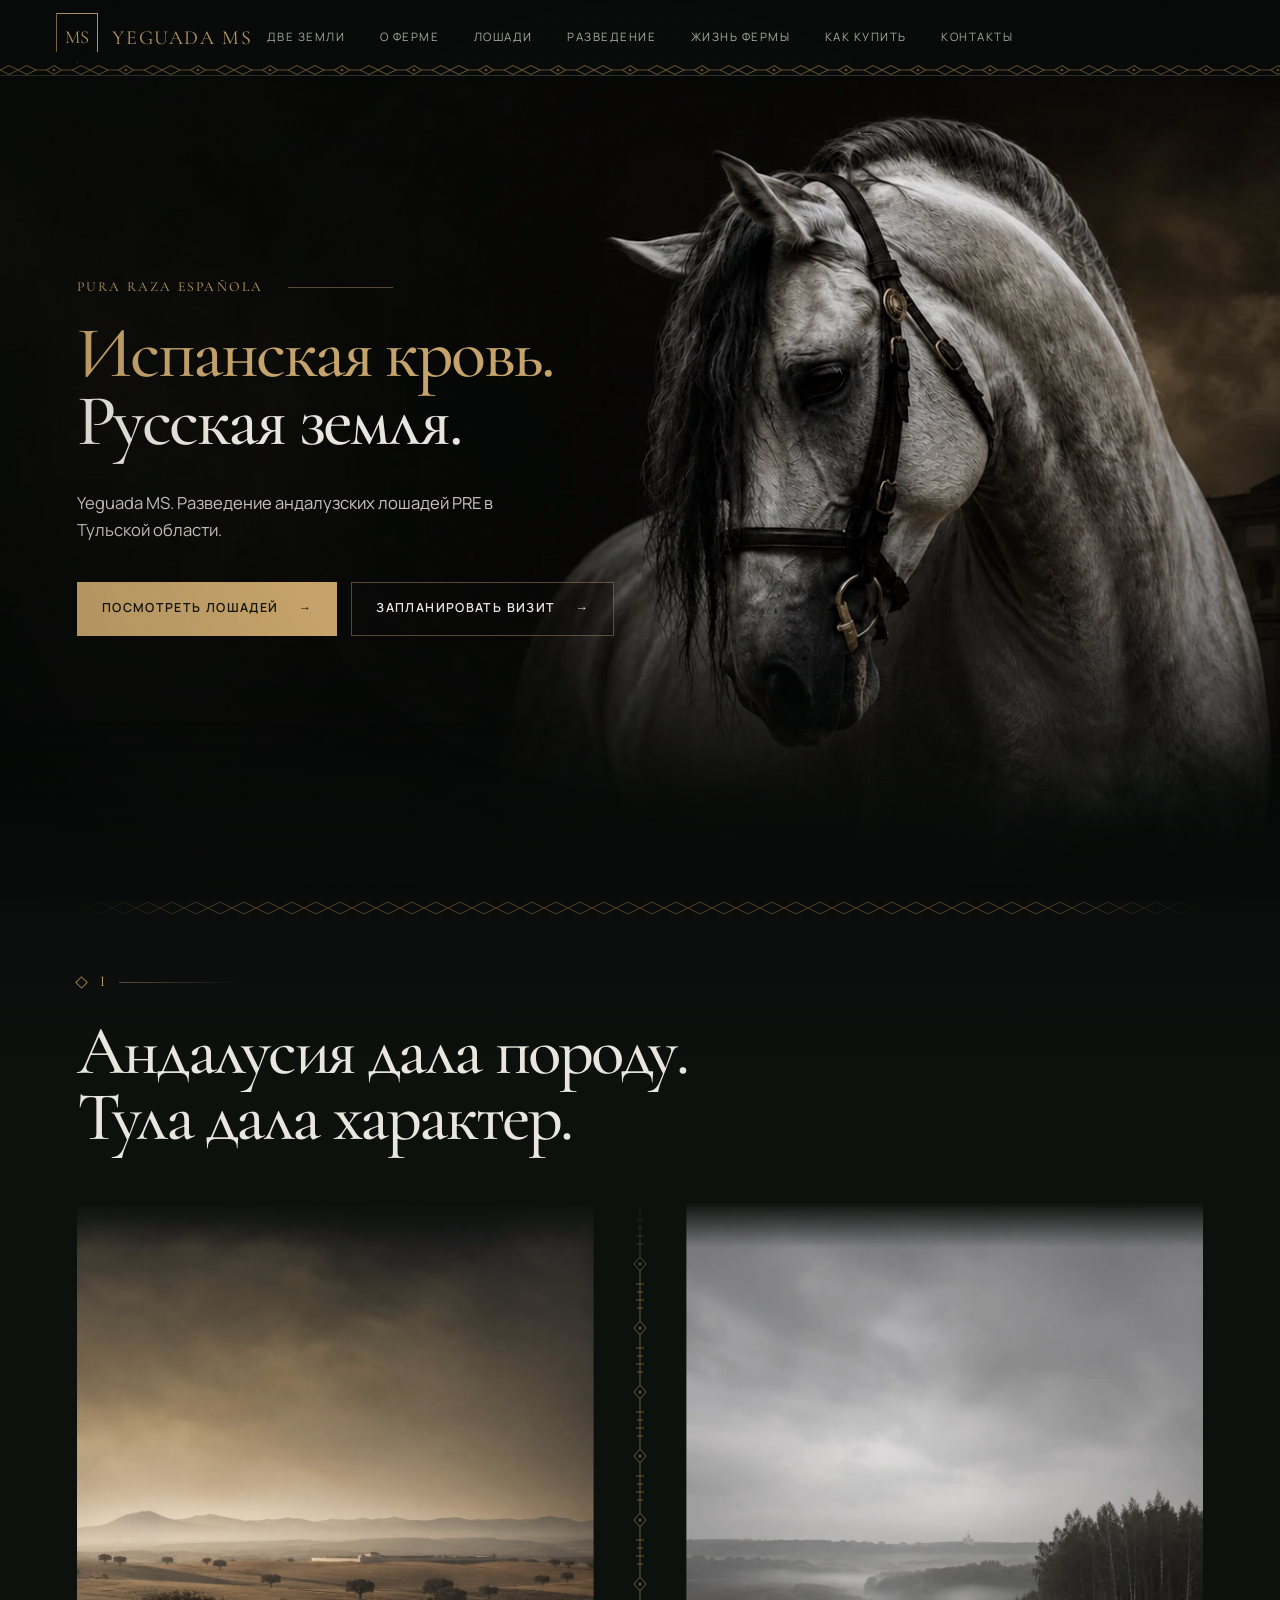
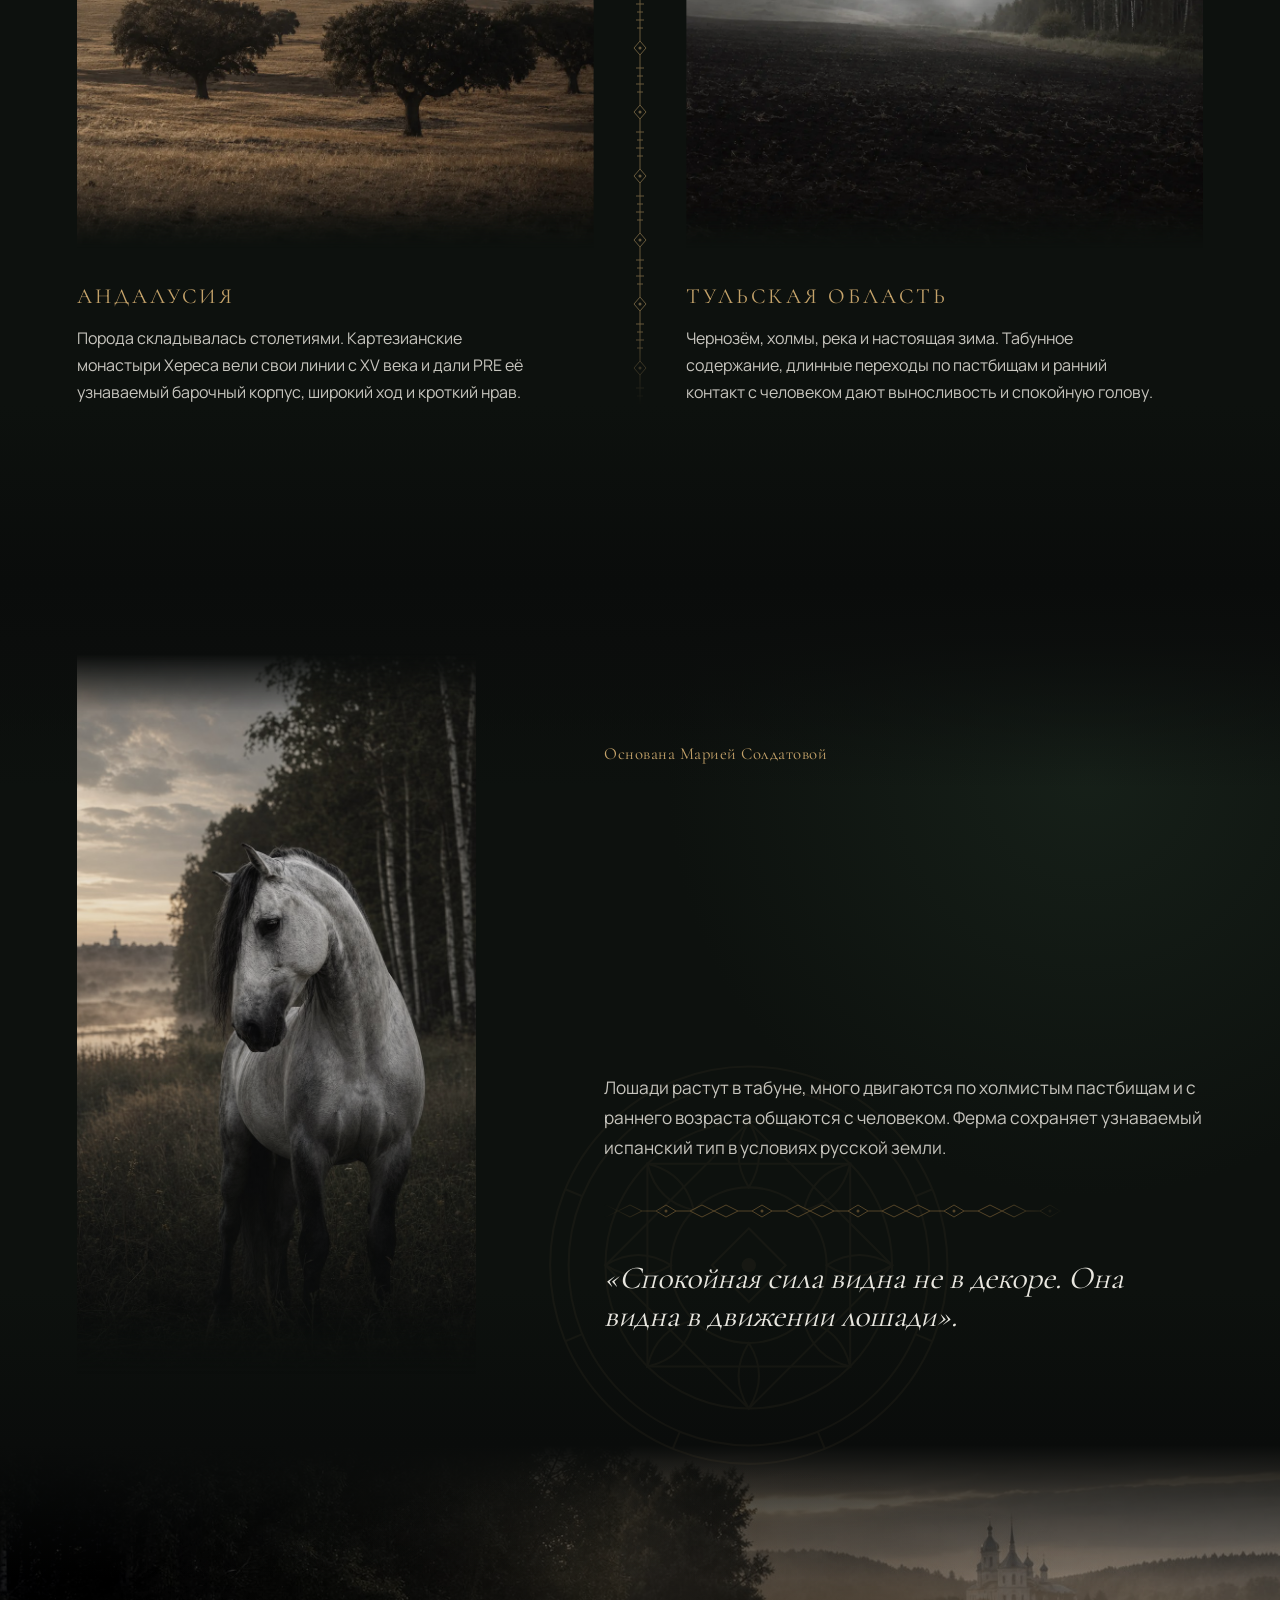
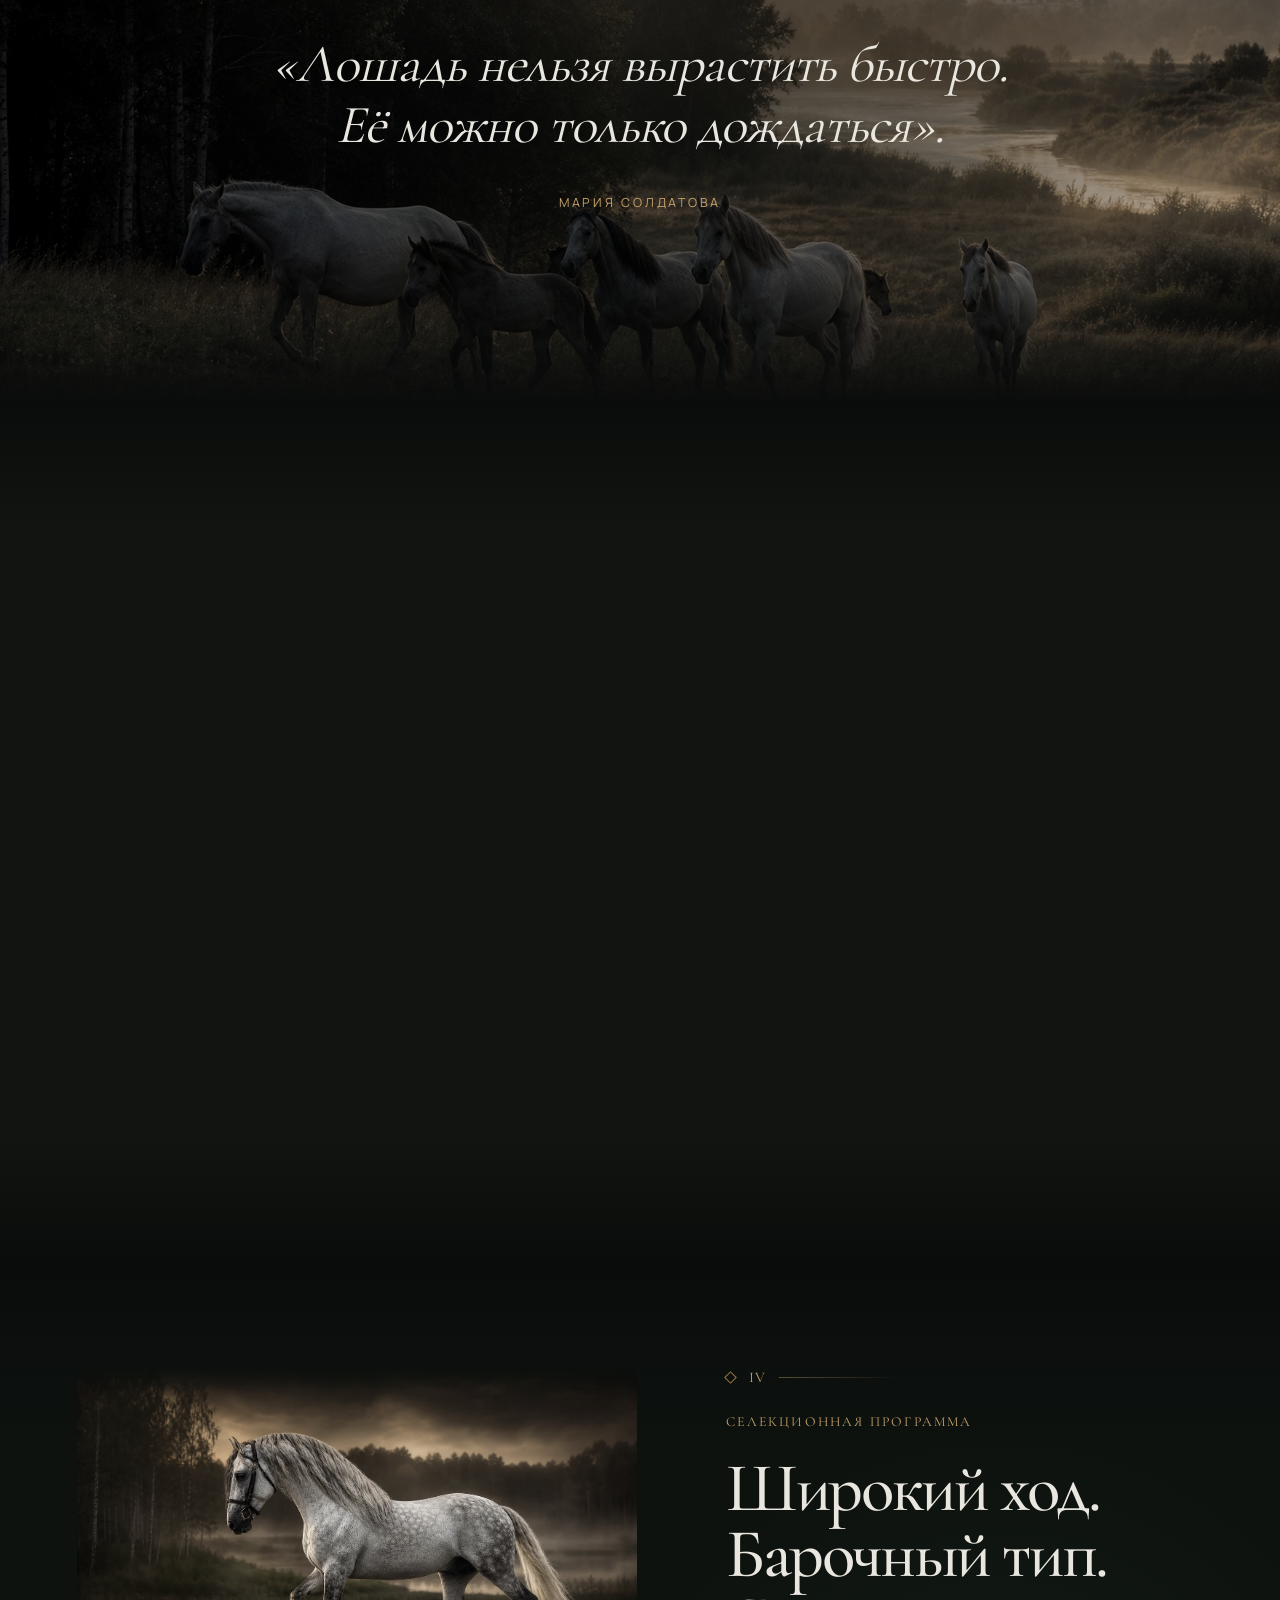
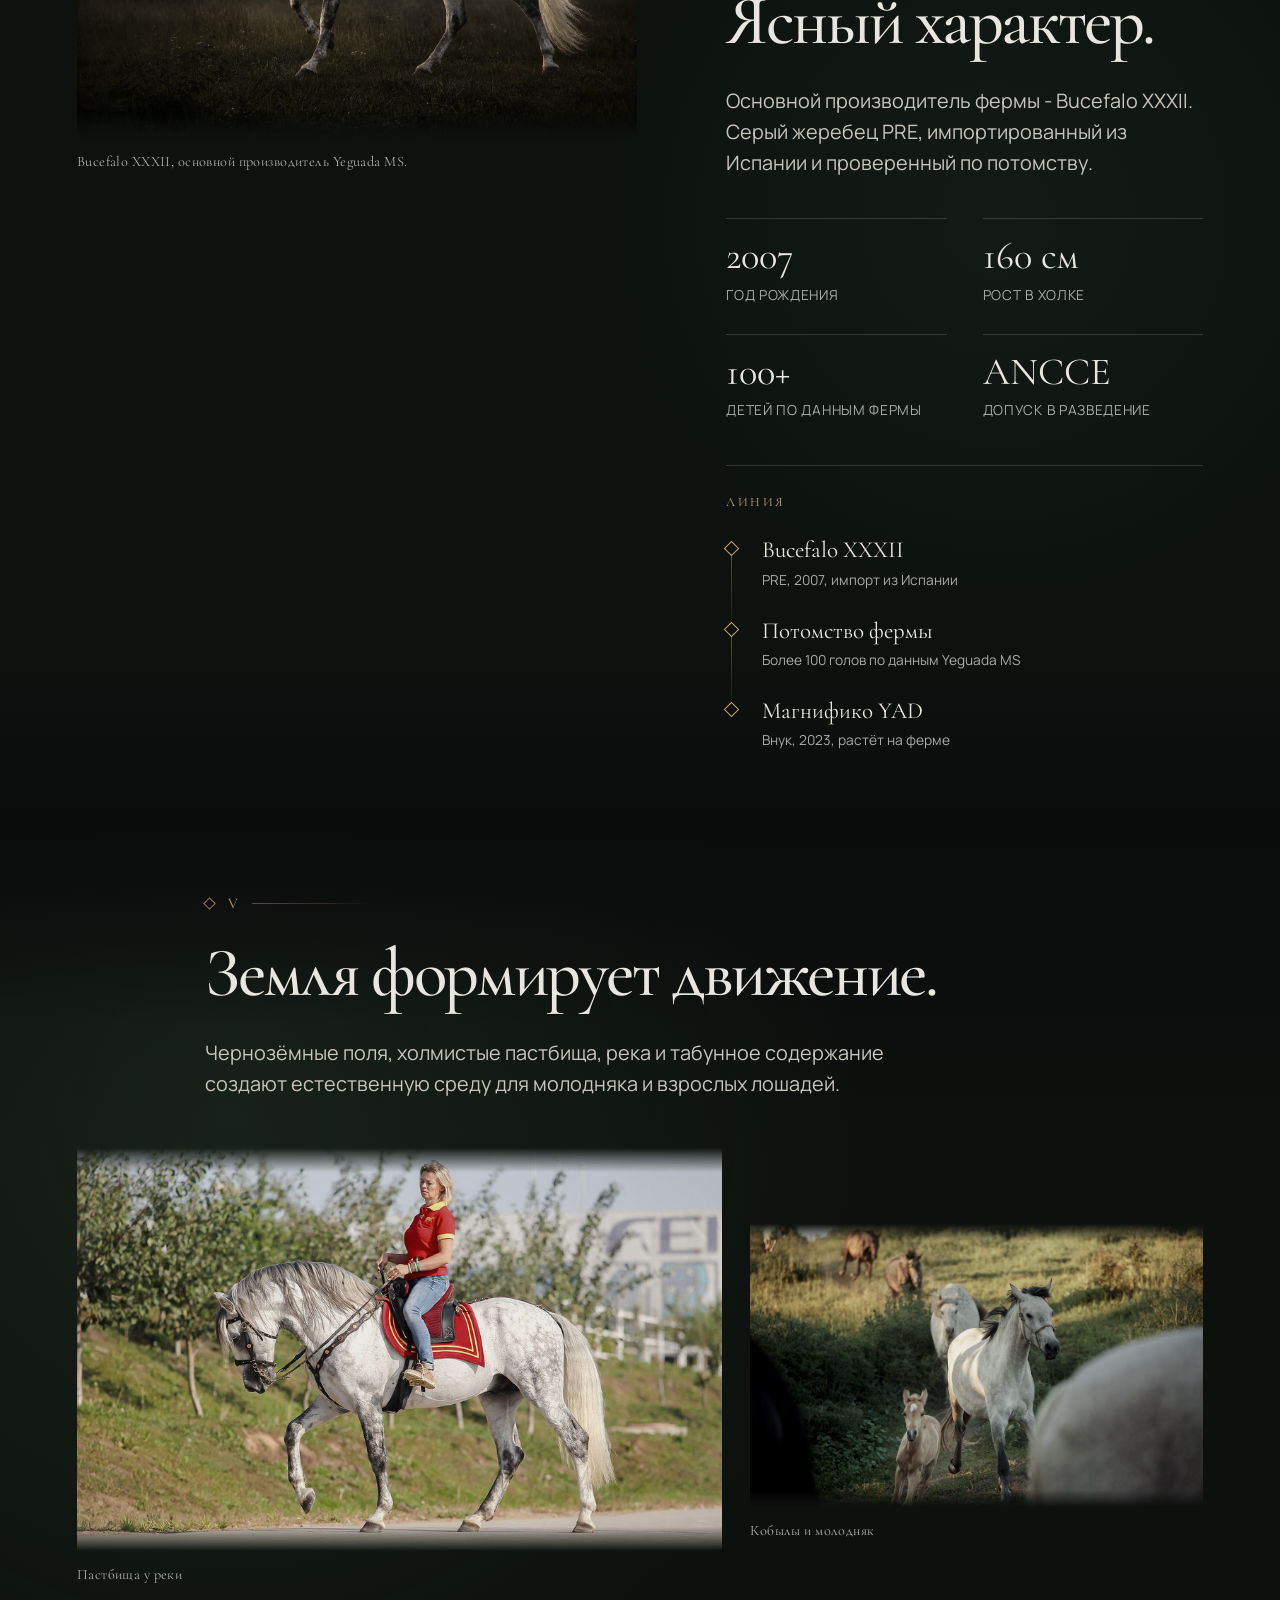
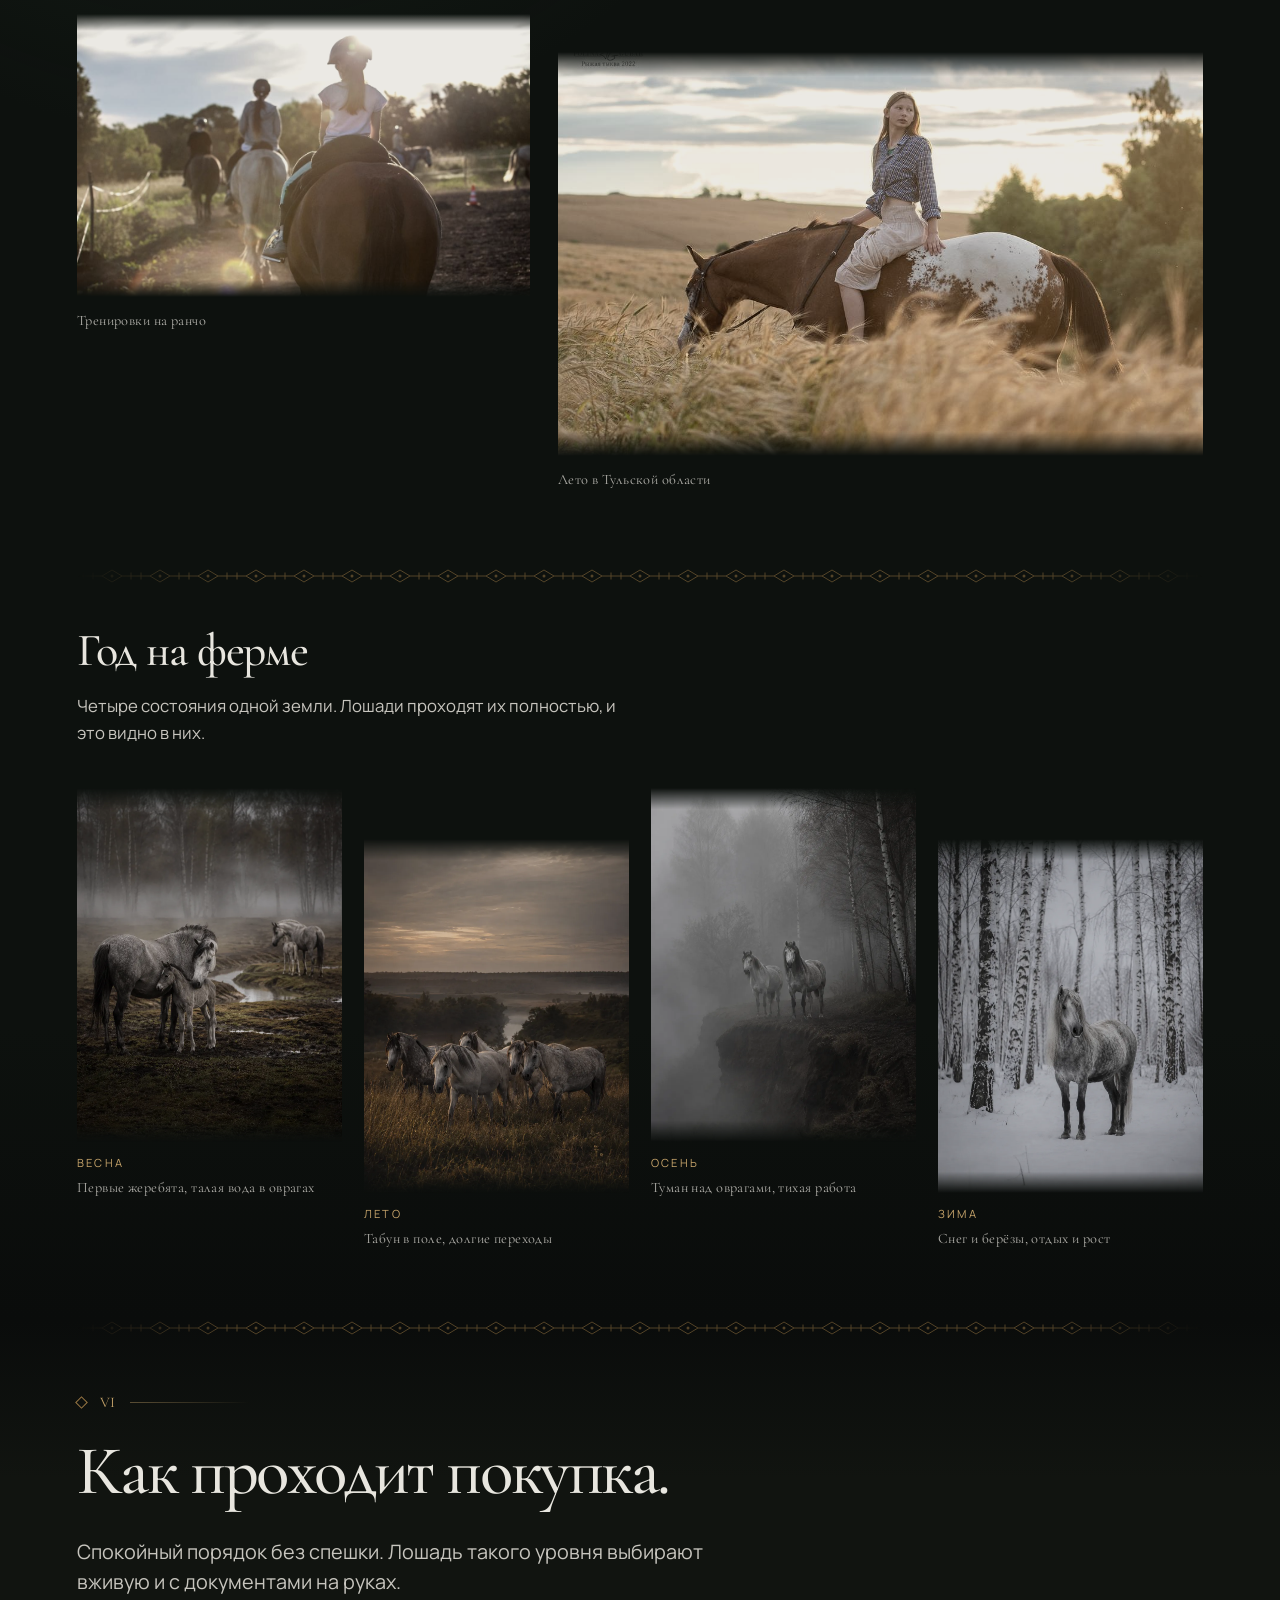
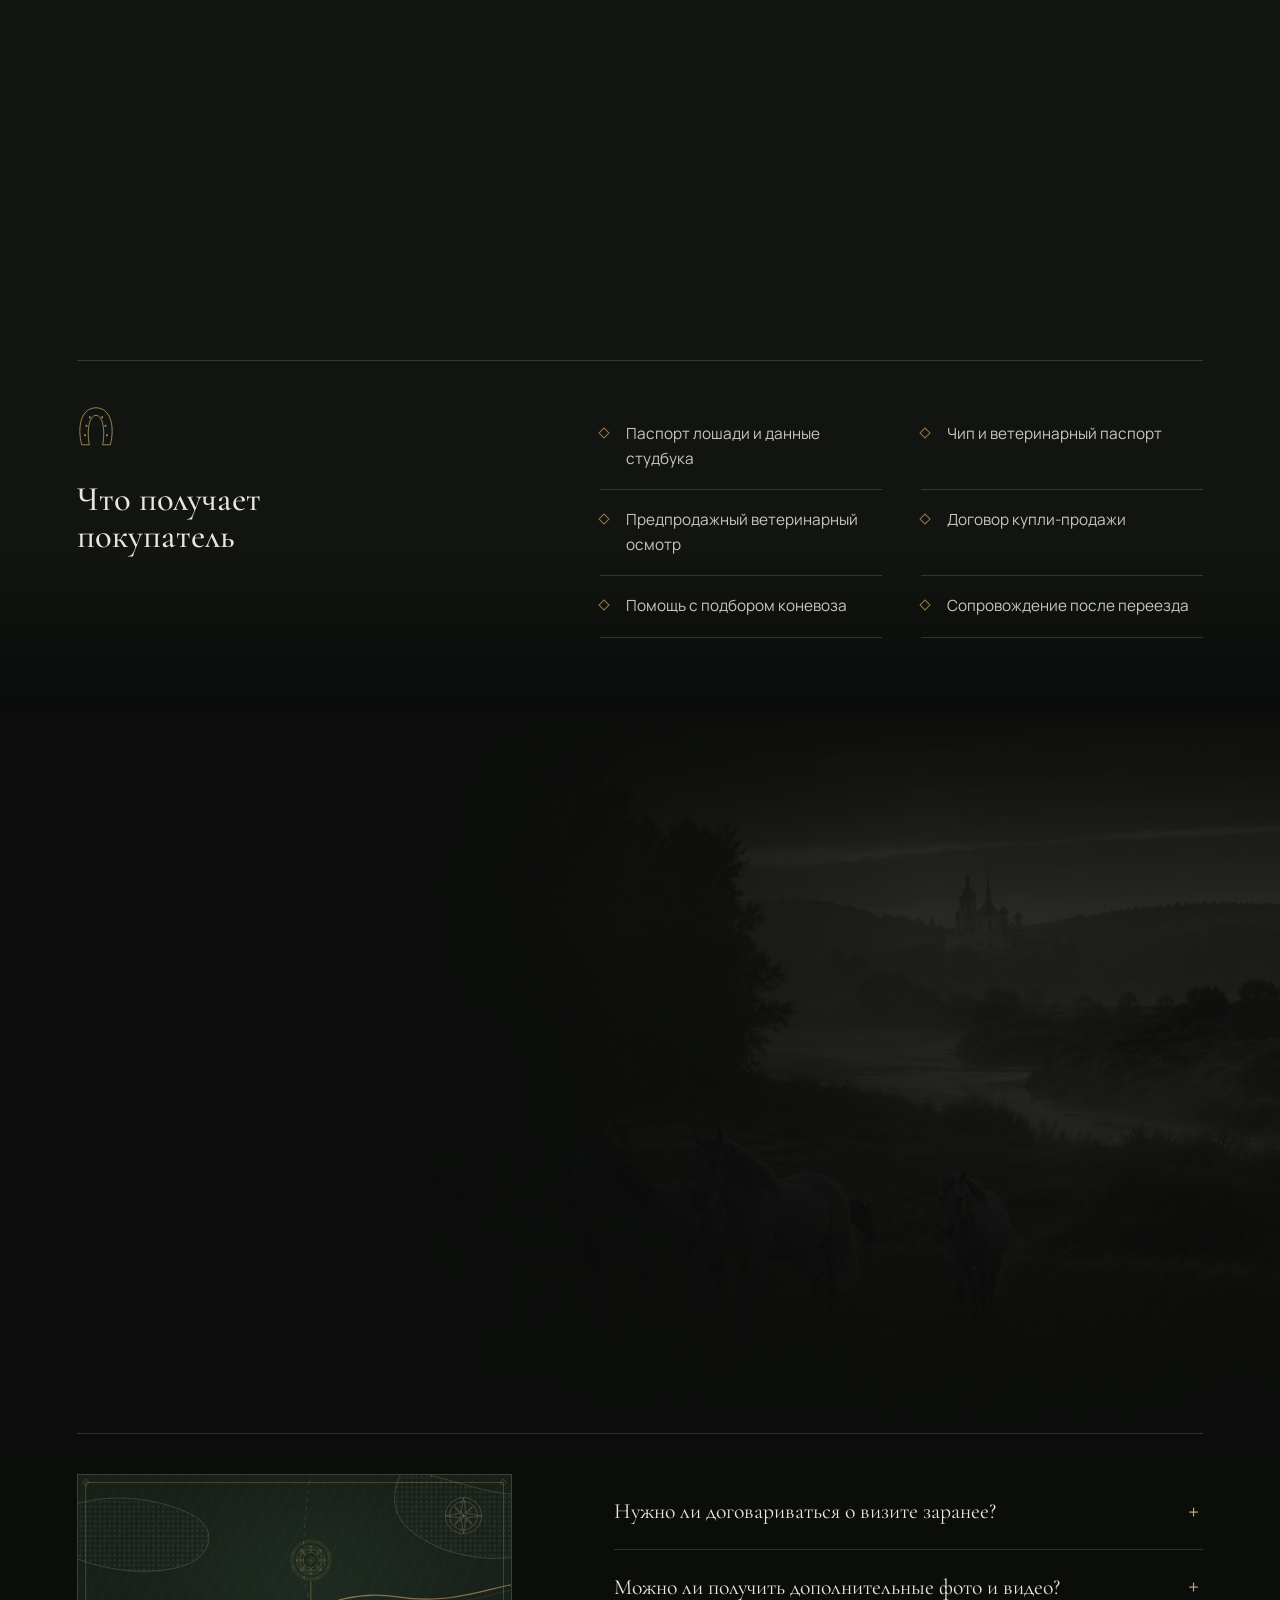
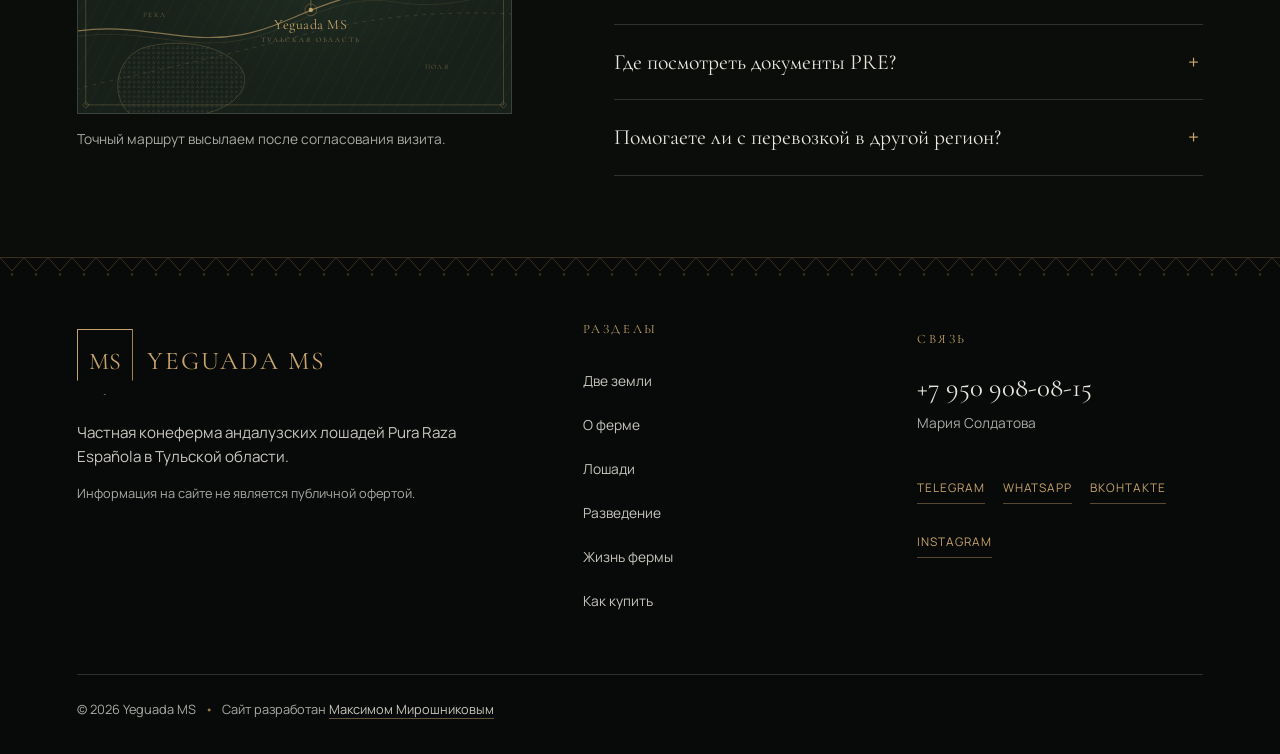
==== commit c66c6dc3: "закончили" ====
--- a/index.html
+++ b/index.html
@@ -305,7 +305,7 @@
           data-origin="Испанские документы, допуск в разведение"
           data-place="Свердловская область">
           <span class="horse-image-wrap">
-            <img src="assets/bucefalo-02.jpg" alt="Вороной андалузский жеребец в осеннем поле" width="1080" height="1174" loading="lazy">
+            <img src="assets/horse-aleko.webp" alt="Вороной андалузский жеребец в осеннем поле" width="939" height="1174" loading="lazy">
             <span class="corner-frame" aria-hidden="true"></span>
           </span>
           <span class="horse-card-copy">
@@ -329,7 +329,7 @@
           data-origin="Андалузская линия"
           data-place="Подмосковье">
           <span class="horse-image-wrap">
-            <img src="assets/breeding-03.jpg" alt="Буланый андалузский жеребец в поле" width="851" height="851" loading="lazy">
+            <img src="assets/horse-novilero.webp" alt="Буланый андалузский жеребец в профиль на пастбище" width="1122" height="1402" loading="lazy">
             <span class="corner-frame" aria-hidden="true"></span>
           </span>
           <span class="horse-card-copy">
@@ -353,7 +353,7 @@
           data-origin="уточняется"
           data-place="Тульская область">
           <span class="horse-image-wrap">
-            <img src="assets/breeding-02.jpg" alt="Чубарая молодая кобыла в поле" width="1000" height="1000" loading="lazy">
+            <img src="assets/horse-dalli.webp" alt="Чубарая молодая кобыла в профиль на пастбище" width="1122" height="1402" loading="lazy">
             <span class="corner-frame" aria-hidden="true"></span>
           </span>
           <span class="horse-card-copy">
--- a/styles.css
+++ b/styles.css
@@ -371,8 +371,11 @@
   letter-spacing: 0.28em;
 }
 
+/* Разрядка контейнера разбивала бы римские цифры на отдельные знаки:
+   II читалось бы как I I, а IV как I V. */
 .section-number span {
   flex: 0 0 auto;
+  letter-spacing: 0.04em;
 }
 
 .section-number::before {
@@ -2104,7 +2107,7 @@
   color: var(--gold);
   font-family: var(--display);
   font-size: 1.45rem;
-  letter-spacing: 0.18em;
+  letter-spacing: 0.04em;
   line-height: 1;
 }
 
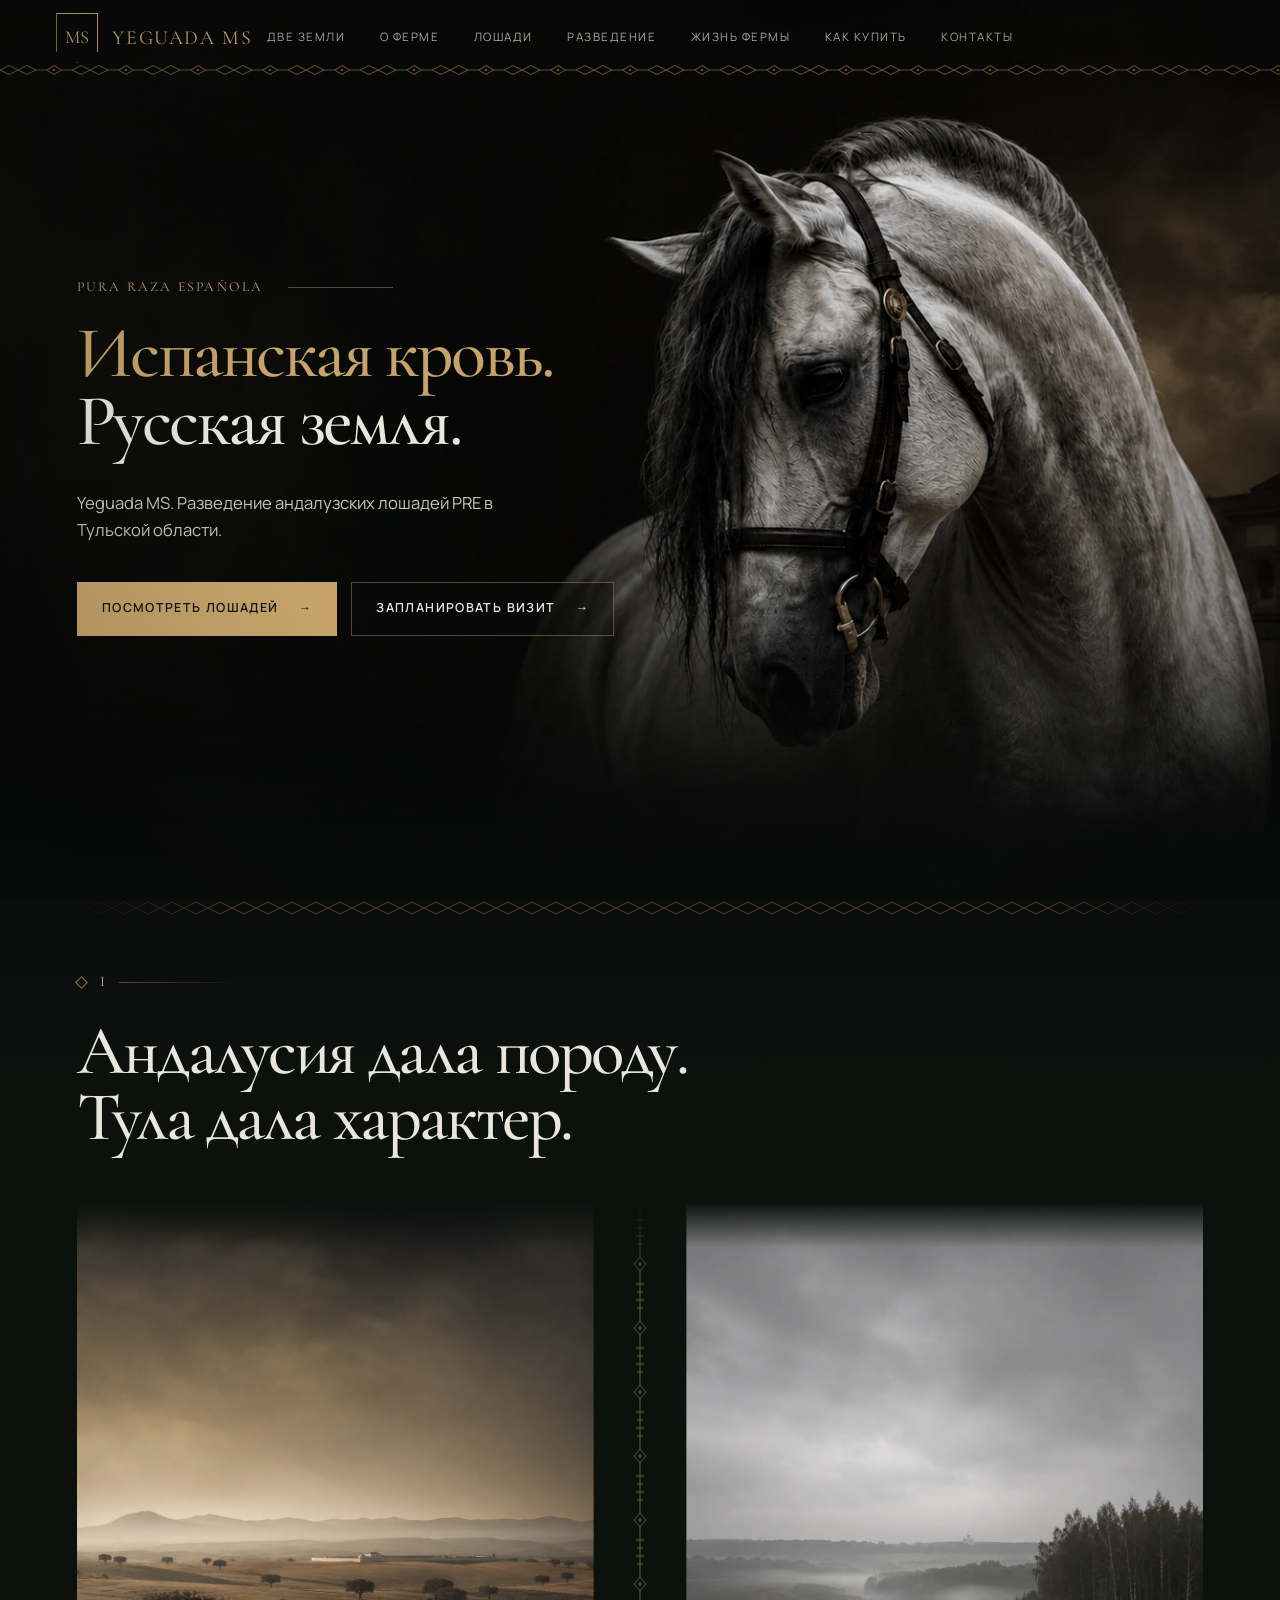
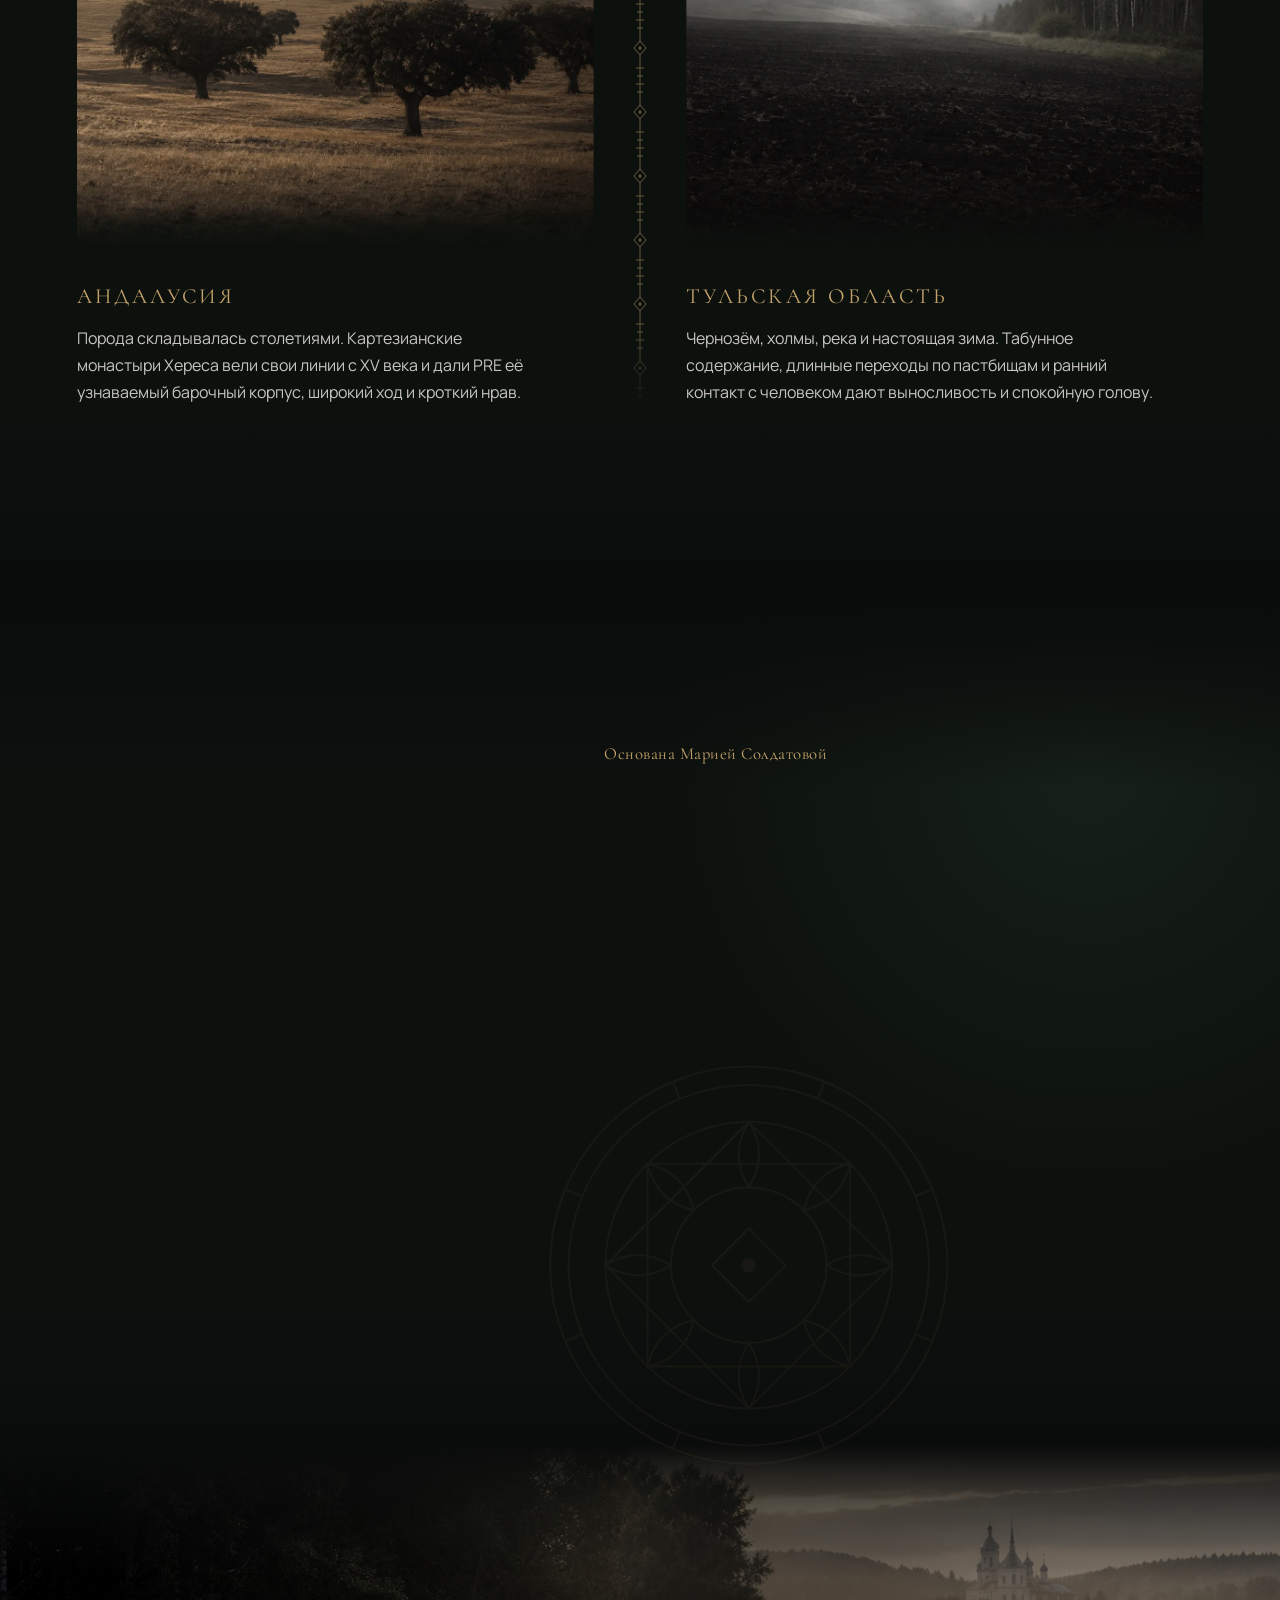
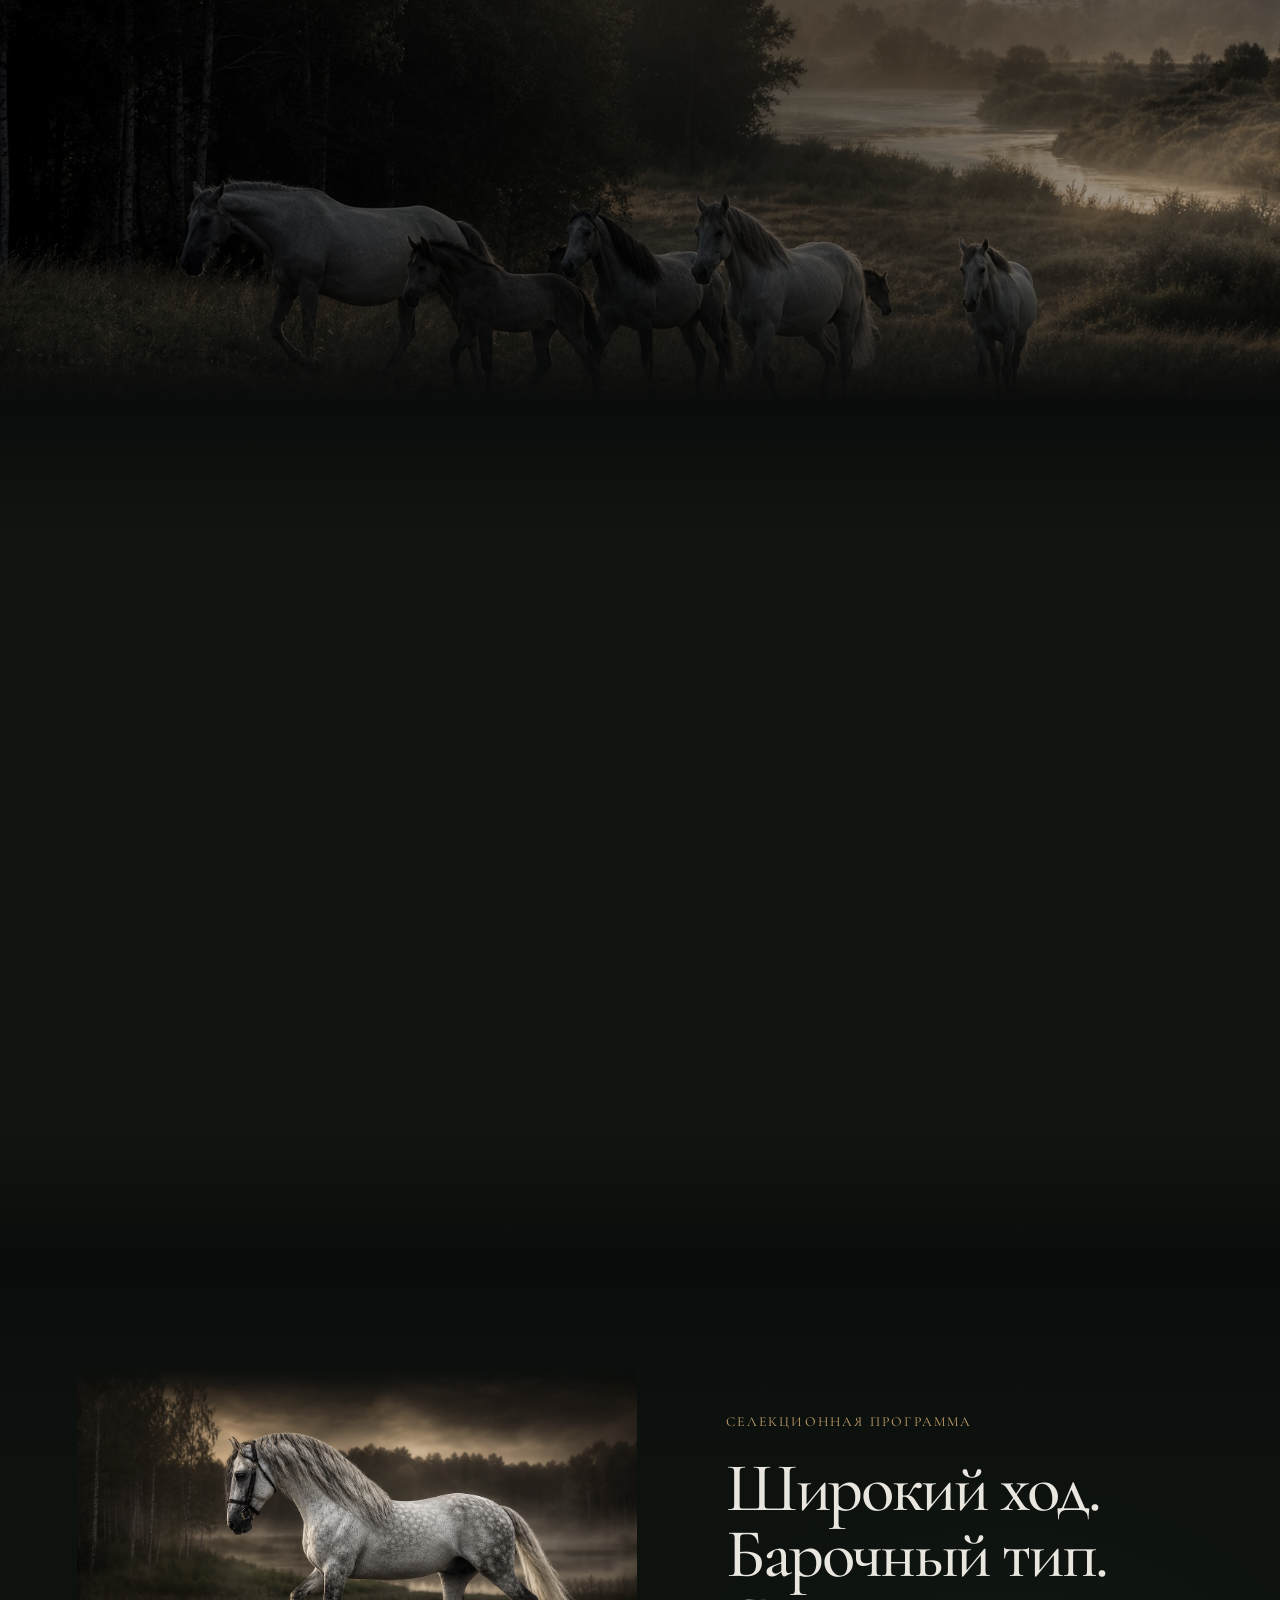
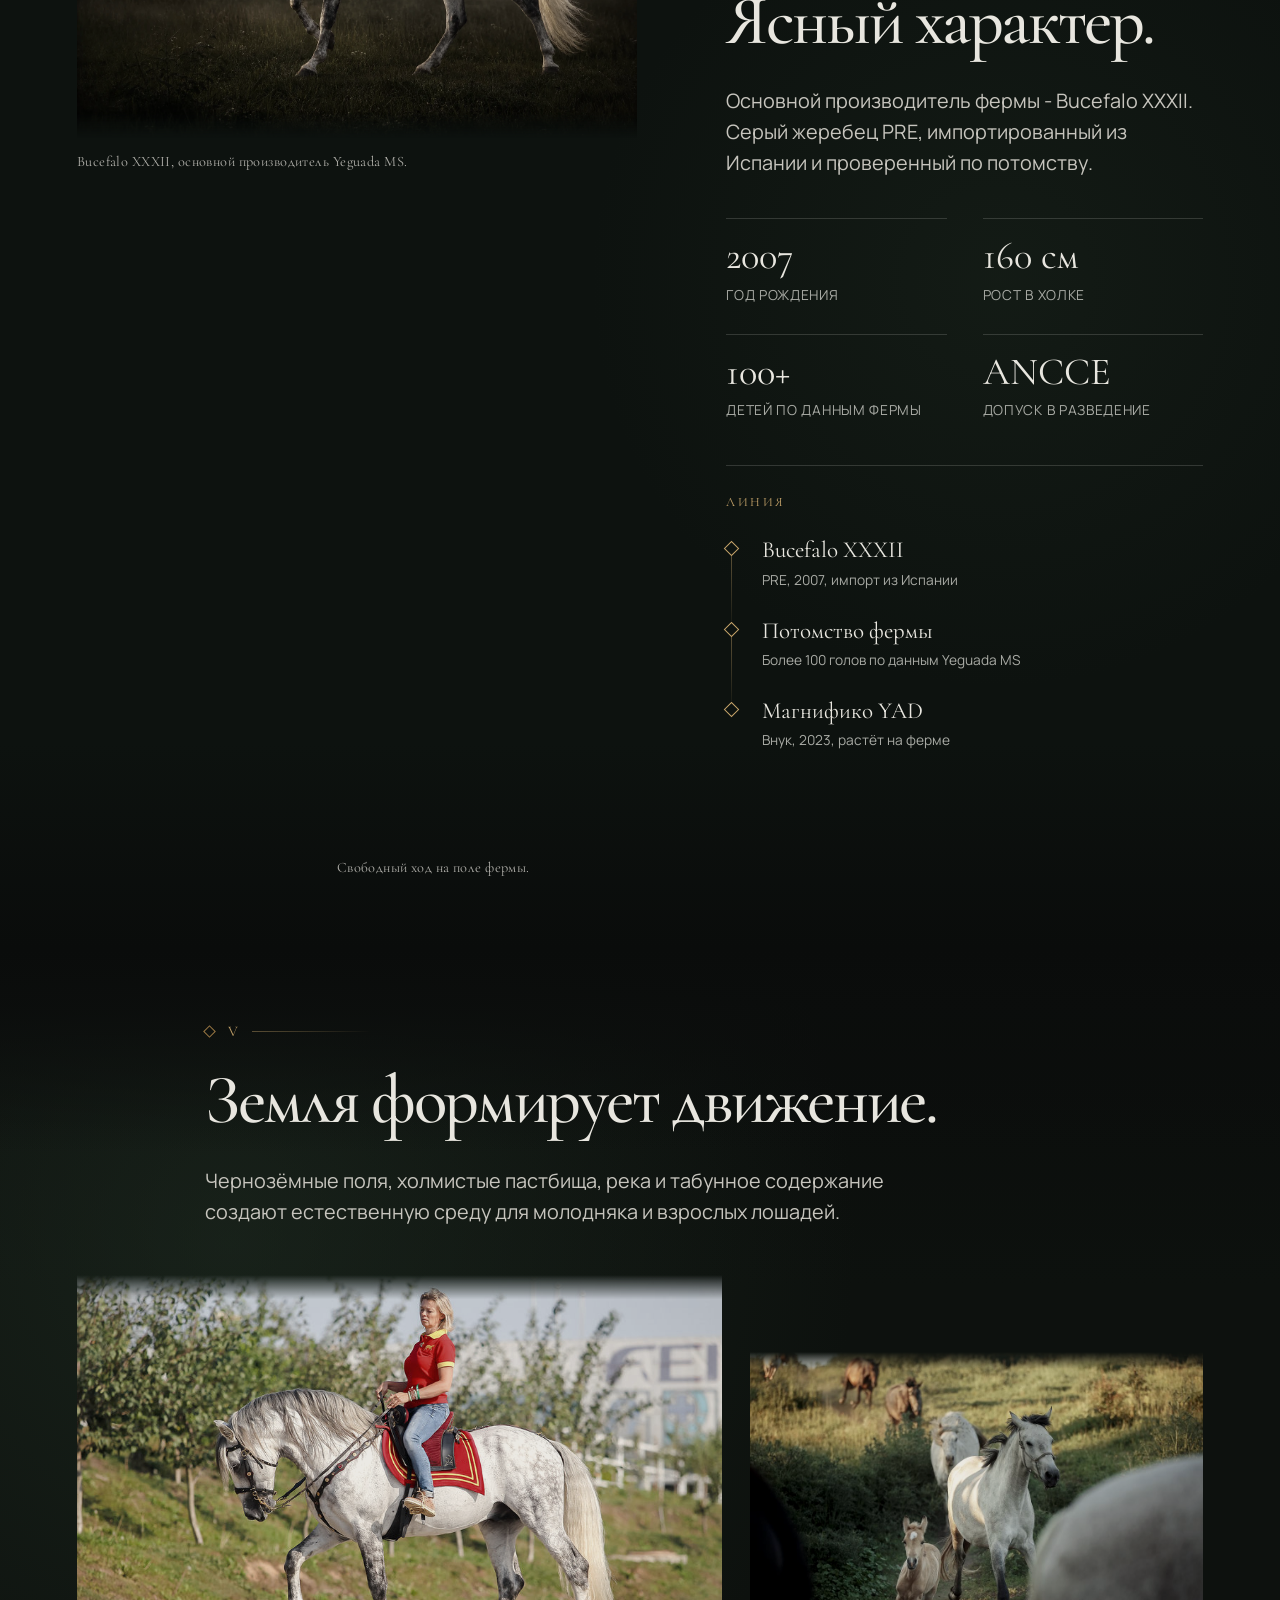
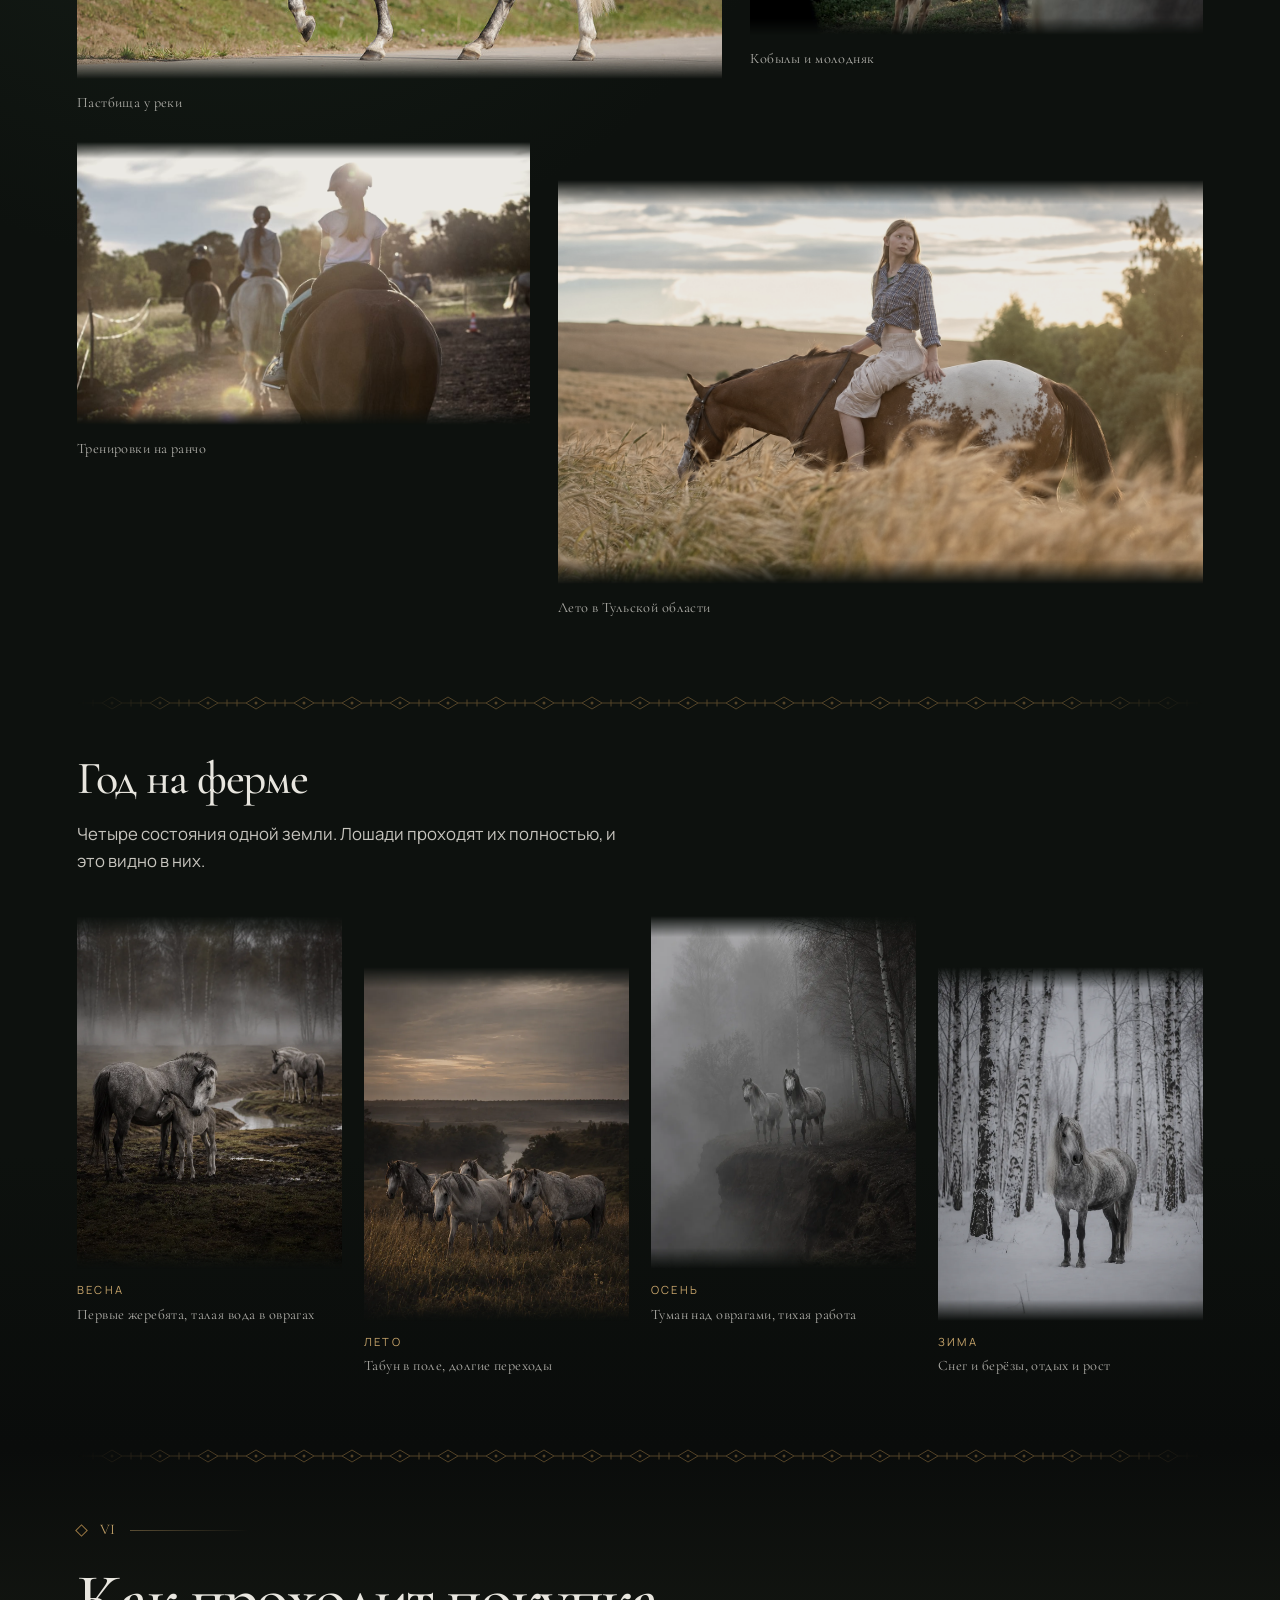
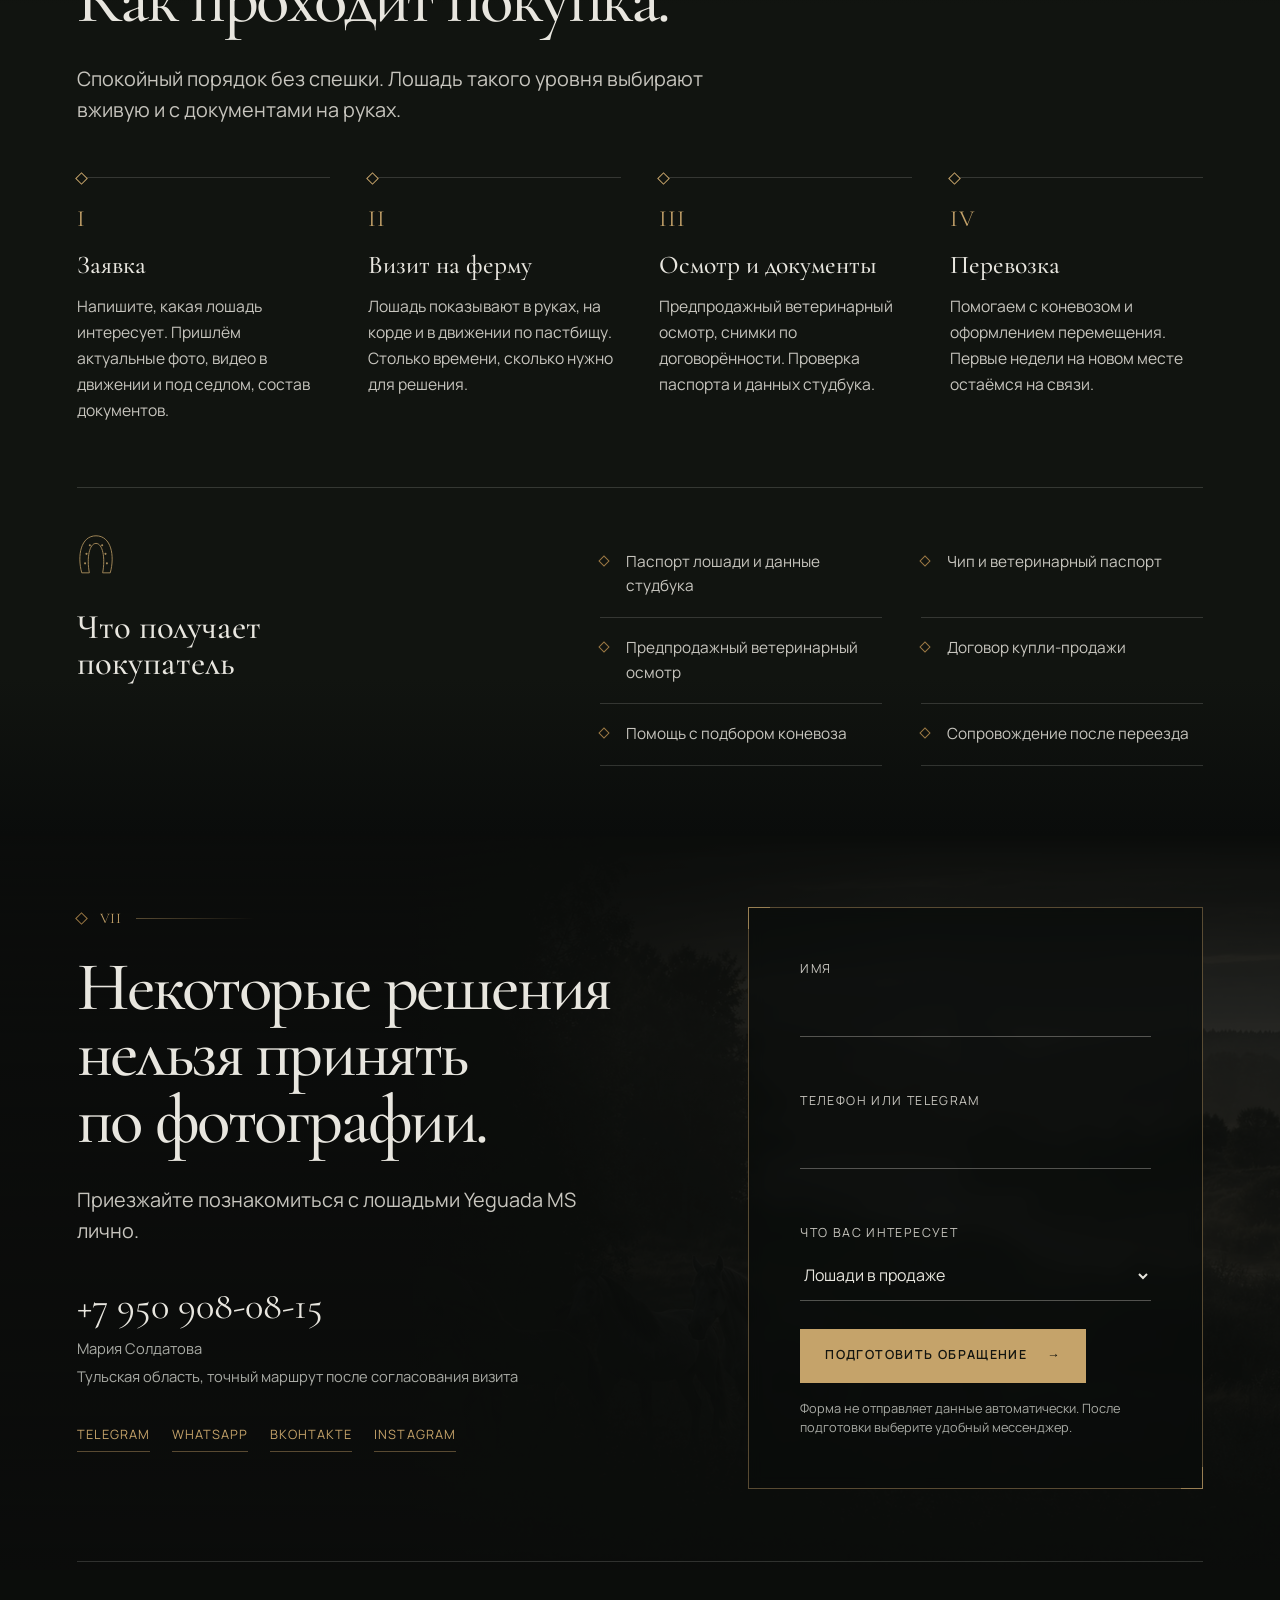
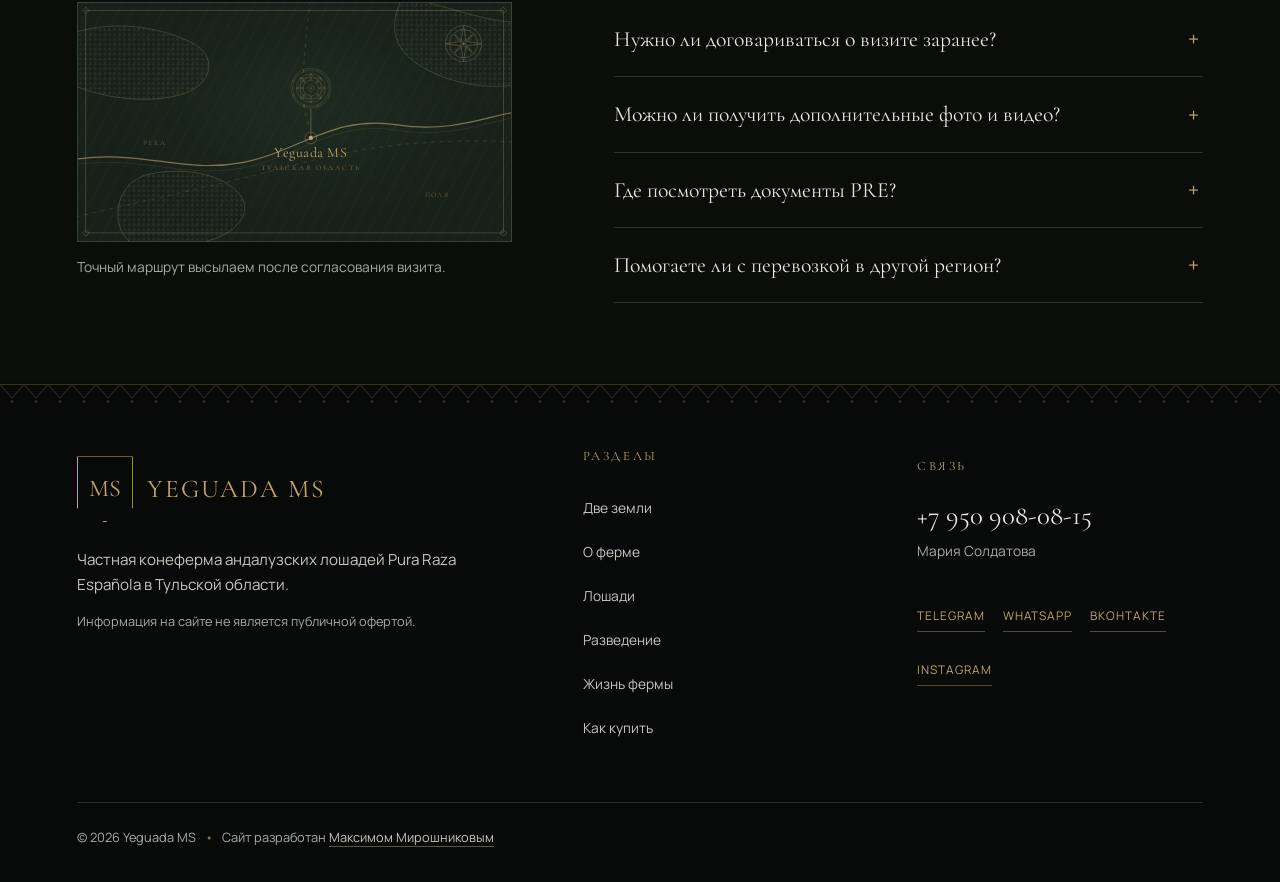
==== commit 8cc88b9e: "1" ====
--- a/index.html
+++ b/index.html
@@ -14,6 +14,12 @@
   <link rel="icon" href="favicon.svg" type="image/svg+xml">
   <link rel="preload" href="assets/hero-cinematic-v2.webp" as="image" media="(min-width: 768px)">
   <link rel="preload" href="assets/hero-cinematic-mobile-v2.webp" as="image" media="(max-width: 767px)">
+  <!-- Шрифты запрашиваются только после разбора CSS. К этому моменту все
+       соединения заняты жадными картинками, поэтому просим их заранее. -->
+  <link rel="preload" href="assets/fonts/cormorant-garamond-cyrillic.woff2" as="font" type="font/woff2" crossorigin>
+  <link rel="preload" href="assets/fonts/cormorant-garamond-latin.woff2" as="font" type="font/woff2" crossorigin>
+  <link rel="preload" href="assets/fonts/manrope-cyrillic.woff2" as="font" type="font/woff2" crossorigin>
+  <link rel="preload" href="assets/fonts/manrope-latin.woff2" as="font" type="font/woff2" crossorigin>
   <link rel="stylesheet" href="styles.css">
   <noscript>
     <!-- Появление раздаёт JS. Если он не отработал, контент и съёмка
@@ -24,6 +30,11 @@
         opacity: 1 !important;
         transform: none !important;
         clip-path: none !important;
+      }
+
+      .is-loading main,
+      .is-loading .site-header {
+        opacity: 1 !important;
       }
 
       .seam::before,
@@ -208,7 +219,7 @@
 
       <div class="diptych">
         <figure class="diptych-panel diptych-panel--es reveal-media">
-          <img src="assets/two-lands-andalusia.webp" alt="Сухая андалузская равнина с пробковыми дубами на рассвете" width="1122" height="1402" loading="lazy">
+          <img src="assets/two-lands-andalusia.webp" alt="Сухая андалузская равнина с пробковыми дубами на рассвете" width="1122" height="1402">
           <figcaption>
             <span class="diptych-place">Андалусия</span>
             <span class="diptych-text">Порода складывалась столетиями. Картезианские монастыри Хереса вели свои линии с XV века и дали PRE её узнаваемый барочный корпус, широкий ход и кроткий нрав.</span>
@@ -218,7 +229,7 @@
         <div class="seam-v reveal" aria-hidden="true"></div>
 
         <figure class="diptych-panel diptych-panel--ru reveal-media">
-          <img src="assets/two-lands-russia.webp" alt="Берёзовая опушка и туманное поле в Тульской области" width="1122" height="1402" loading="lazy">
+          <img src="assets/two-lands-russia.webp" alt="Берёзовая опушка и туманное поле в Тульской области" width="1122" height="1402">
           <figcaption>
             <span class="diptych-place">Тульская область</span>
             <span class="diptych-text">Чернозём, холмы, река и настоящая зима. Табунное содержание, длинные переходы по пастбищам и ранний контакт с человеком дают выносливость и спокойную голову.</span>
@@ -232,7 +243,7 @@
     <section class="philosophy section" id="philosophy" aria-labelledby="philosophy-title">
       <div class="page-shell philosophy-grid">
         <div class="philosophy-media reveal-media">
-          <img src="assets/philosophy-horse.jpg" alt="Серая андалузская лошадь в туманном русском пейзаже" width="1024" height="1536" loading="lazy">
+          <img src="assets/philosophy-horse.jpg" alt="Серая андалузская лошадь в туманном русском пейзаже" width="1024" height="1536">
         </div>
 
         <div class="philosophy-copy">
@@ -253,7 +264,7 @@
 
     <section class="break" aria-label="Пастбища Yeguada MS">
       <div class="break-media">
-        <img src="assets/farm-herd.jpg" alt="Табун андалузских лошадей у реки и русского леса на закате" width="1536" height="1024" loading="lazy">
+        <img src="assets/farm-herd.jpg" alt="Табун андалузских лошадей у реки и русского леса на закате" width="1536" height="1024">
       </div>
       <div class="break-shade" aria-hidden="true"></div>
       <div class="break-copy page-shell">
@@ -281,7 +292,7 @@
           data-origin="Внук Bucefalo XXXII"
           data-place="Тульская область">
           <span class="horse-image-wrap">
-            <img src="assets/horse-magnifico.webp" alt="Молодой андалузский жеребчик в движении по пастбищу" width="864" height="1320" loading="lazy">
+            <img src="assets/horse-magnifico.webp" alt="Молодой андалузский жеребчик в движении по пастбищу" width="864" height="1320">
             <span class="corner-frame" aria-hidden="true"></span>
           </span>
           <span class="horse-card-copy">
@@ -305,7 +316,7 @@
           data-origin="Испанские документы, допуск в разведение"
           data-place="Свердловская область">
           <span class="horse-image-wrap">
-            <img src="assets/horse-aleko.webp" alt="Вороной андалузский жеребец в осеннем поле" width="939" height="1174" loading="lazy">
+            <img src="assets/horse-aleko.webp" alt="Вороной андалузский жеребец в осеннем поле" width="939" height="1174">
             <span class="corner-frame" aria-hidden="true"></span>
           </span>
           <span class="horse-card-copy">
@@ -329,7 +340,7 @@
           data-origin="Андалузская линия"
           data-place="Подмосковье">
           <span class="horse-image-wrap">
-            <img src="assets/horse-novilero.webp" alt="Буланый андалузский жеребец в профиль на пастбище" width="1122" height="1402" loading="lazy">
+            <img src="assets/horse-novilero.webp" alt="Буланый андалузский жеребец в профиль на пастбище" width="1122" height="1402">
             <span class="corner-frame" aria-hidden="true"></span>
           </span>
           <span class="horse-card-copy">
@@ -353,7 +364,7 @@
           data-origin="уточняется"
           data-place="Тульская область">
           <span class="horse-image-wrap">
-            <img src="assets/horse-dalli.webp" alt="Чубарая молодая кобыла в профиль на пастбище" width="1122" height="1402" loading="lazy">
+            <img src="assets/horse-dalli.webp" alt="Чубарая молодая кобыла в профиль на пастбище" width="1122" height="1402">
             <span class="corner-frame" aria-hidden="true"></span>
           </span>
           <span class="horse-card-copy">
@@ -371,10 +382,16 @@
     <section class="breeding section" id="breeding" aria-labelledby="breeding-title">
       <div class="breeding-backdrop" aria-hidden="true"></div>
       <div class="page-shell breeding-grid">
-        <figure class="breeding-media">
-          <img src="assets/bucefalo-cinematic-v2.webp" alt="Серый андалузский жеребец Bucefalo XXXII в движении на русском пастбище" width="1537" height="1023" loading="lazy">
-          <figcaption>Bucefalo XXXII, основной производитель Yeguada MS.</figcaption>
-        </figure>
+        <div class="breeding-media">
+          <figure class="breeding-shot">
+            <img src="assets/bucefalo-cinematic-v2.webp" alt="Серый андалузский жеребец Bucefalo XXXII в движении на русском пастбище" width="1537" height="1023">
+            <figcaption>Bucefalo XXXII, основной производитель Yeguada MS.</figcaption>
+          </figure>
+          <figure class="breeding-shot breeding-shot--inset reveal-media">
+            <img src="assets/stallion-motion.jpg" alt="Серый жеребец PRE на свободном ходу в поле фермы" width="852" height="1746" loading="lazy" decoding="async">
+            <figcaption>Свободный ход на поле фермы.</figcaption>
+          </figure>
+        </div>
 
         <div class="breeding-copy">
           <p class="section-number reveal"><span>IV</span></p>
@@ -422,19 +439,19 @@
 
       <div class="life-gallery" aria-label="Жизнь на ферме">
         <figure class="life-frame life-frame-wide reveal-media">
-          <img src="assets/bucefalo-01.jpg" alt="Серый андалузский жеребец на пастбище фермы" width="1080" height="720" loading="lazy">
+          <img src="assets/bucefalo-01.jpg" alt="Серый андалузский жеребец на пастбище фермы" width="1080" height="720">
           <figcaption>Пастбища у реки</figcaption>
         </figure>
         <figure class="life-frame reveal-media">
-          <img src="assets/pasture.jpg" alt="Кобылы и жеребёнок на пастбище Yeguada MS" width="1080" height="720" loading="lazy">
+          <img src="assets/pasture.jpg" alt="Кобылы и жеребёнок на пастбище Yeguada MS" width="1080" height="720">
           <figcaption>Кобылы и молодняк</figcaption>
         </figure>
         <figure class="life-frame reveal-media">
-          <img src="assets/ranch-01.jpg" alt="Конная тренировка на территории ранчо" width="1080" height="720" loading="lazy">
+          <img src="assets/ranch-01.jpg" alt="Конная тренировка на территории ранчо" width="1080" height="720">
           <figcaption>Тренировки на ранчо</figcaption>
         </figure>
         <figure class="life-frame life-frame-wide reveal-media">
-          <img src="assets/ranch-02.jpg" alt="Лошадь и всадница в поле на закате" width="1080" height="720" loading="lazy">
+          <img src="assets/ranch-02.jpg" alt="Лошадь и всадница в поле на закате" width="1080" height="720">
           <figcaption>Лето в Тульской области</figcaption>
         </figure>
       </div>
@@ -448,19 +465,19 @@
 
         <div class="seasons-track">
           <figure class="season-frame reveal-media">
-            <img src="assets/season-spring.webp" alt="Первые жеребята на весеннем пастбище" width="1122" height="1402" loading="lazy">
+            <img src="assets/season-spring.webp" alt="Первые жеребята на весеннем пастбище" width="1122" height="1402">
             <figcaption><span class="season-label">Весна</span> Первые жеребята, талая вода в оврагах</figcaption>
           </figure>
           <figure class="season-frame reveal-media">
-            <img src="assets/season-summer.webp" alt="Табун в высокой траве летнего поля" width="1024" height="1536" loading="lazy">
+            <img src="assets/season-summer.webp" alt="Табун в высокой траве летнего поля" width="1024" height="1536">
             <figcaption><span class="season-label">Лето</span> Табун в поле, долгие переходы</figcaption>
           </figure>
           <figure class="season-frame reveal-media">
-            <img src="assets/season-autumn.webp" alt="Лошади в тумане над осенним оврагом" width="1024" height="1536" loading="lazy">
+            <img src="assets/season-autumn.webp" alt="Лошади в тумане над осенним оврагом" width="1024" height="1536">
             <figcaption><span class="season-label">Осень</span> Туман над оврагами, тихая работа</figcaption>
           </figure>
           <figure class="season-frame reveal-media">
-            <img src="assets/season-winter.webp" alt="Серая лошадь среди заснеженных берёз" width="1024" height="1536" loading="lazy">
+            <img src="assets/season-winter.webp" alt="Серая лошадь среди заснеженных берёз" width="1024" height="1536">
             <figcaption><span class="season-label">Зима</span> Снег и берёзы, отдых и рост</figcaption>
           </figure>
         </div>
@@ -703,6 +720,9 @@
     </div>
   </dialog>
 
-  <script src="script.js" defer></script>
+  <!-- Пока скрипт не отработал, main скрыт классом is-loading. Картинки
+       грузятся жадно, поэтому скрипту нужен явный высокий приоритет:
+       иначе он встаёт в очередь за ними и страница долго пустая. -->
+  <script src="script.js" defer fetchpriority="high"></script>
 </body>
 </html>
--- a/styles.css
+++ b/styles.css
@@ -72,6 +72,7 @@
 
 html {
   scroll-behavior: smooth;
+  scroll-padding-top: calc(var(--header-height) + 24px);
   color-scheme: dark;
 }
 
@@ -428,9 +429,18 @@
   border-left: 0;
 }
 
+/* ponytail: страховка. Если script.js не пришёл, класс не снимут.
+   Через 2с показываем страницу сами, чтобы не остался чёрный экран. */
 .is-loading main,
 .is-loading .site-header {
   opacity: 0;
+  animation: loading-failsafe 0.4s ease 2s forwards;
+}
+
+@keyframes loading-failsafe {
+  to {
+    opacity: 1;
+  }
 }
 
 .is-ready main,
@@ -1108,7 +1118,20 @@
 }
 
 .breeding-media {
+  display: grid;
   margin: 0;
+  gap: clamp(28px, 3vw, 48px);
+}
+
+.breeding-shot {
+  margin: 0;
+}
+
+/* Второй кадр закрывает пустоту под главным фото и выравнивает высоту колонок.
+   Ширина ограничена, чтобы вертикальный кадр не обрезался и не рос бесконечно. */
+.breeding-shot--inset {
+  width: min(62%, 300px);
+  margin-left: auto;
 }
 
 @media (min-width: 901px) {
@@ -1580,11 +1603,7 @@
   color: var(--ivory);
 }
 
-.horse-dialog.is-preparing {
-  visibility: hidden;
-}
-
-.horse-dialog[open]:not(.is-preparing) {
+.horse-dialog[open] {
   animation: horse-dialog-enter 0.28s ease-out both;
 }
 
@@ -1593,11 +1612,7 @@
   backdrop-filter: blur(8px);
 }
 
-.horse-dialog.is-preparing::backdrop {
-  opacity: 0;
-}
-
-.horse-dialog[open]:not(.is-preparing)::backdrop {
+.horse-dialog[open]::backdrop {
   animation: horse-backdrop-enter 0.24s ease-out both;
 }
 
@@ -1636,7 +1651,8 @@
     #0b0e0c;
 }
 
-/* В досье лошадь тем более должна быть видна целиком */
+/* В досье лошадь тем более должна быть видна целиком.
+   Кадр проявляется, а не подставляется рывком. */
 .dialog-image-wrap img {
   display: block;
   width: 100%;
@@ -1645,6 +1661,11 @@
   object-fit: contain;
   object-position: center;
   filter: saturate(0.78) contrast(1.04) brightness(0.95) sepia(0.04);
+  transition: opacity 0.4s ease-out;
+}
+
+.dialog-image-wrap.is-frame-loading img {
+  opacity: 0;
 }
 
 .dialog-copy {
@@ -1655,7 +1676,7 @@
   align-content: center;
 }
 
-.horse-dialog[open]:not(.is-preparing) .dialog-copy {
+.horse-dialog[open] .dialog-copy {
   animation: horse-dialog-copy-enter 0.3s ease-out 0.04s both;
 }
 
@@ -1704,8 +1725,10 @@
 }
 
 /* Недостающий кадр отрисовывается орнаментальной плашкой из системы Шва,
-   а не сообщением об ошибке: пустое место должно читаться как графика. */
-.image-error {
+   а не сообщением об ошибке: пустое место должно читаться как графика.
+   Та же плашка служит состоянием загрузки кадра в досье. */
+.image-error,
+.dialog-image-wrap.is-frame-loading {
   position: relative;
   overflow: hidden;
   background:
@@ -1717,7 +1740,8 @@
   visibility: hidden;
 }
 
-.image-error::before {
+.image-error::before,
+.dialog-image-wrap.is-frame-loading::before {
   position: absolute;
   top: 50%;
   left: 50%;
@@ -1732,7 +1756,8 @@
   mask: url("data:image/svg+xml,%3Csvg xmlns='http://www.w3.org/2000/svg' viewBox='0 0 200 200'%3E%3Cg fill='none' stroke='%23000' stroke-width='1.6'%3E%3Ccircle cx='100' cy='100' r='97'/%3E%3Ccircle cx='100' cy='100' r='70'/%3E%3Ccircle cx='100' cy='100' r='38'/%3E%3Cpath d='M100 30L170 100L100 170L30 100Z'/%3E%3Cpath d='M50 50H150V150H50Z'/%3E%3Cpath d='M100 82L118 100L100 118L82 100Z'/%3E%3C/g%3E%3C/svg%3E") center / contain no-repeat;
 }
 
-.image-error::after {
+.image-error::after,
+.dialog-image-wrap.is-frame-loading::after {
   position: absolute;
   right: 0;
   bottom: 12%;
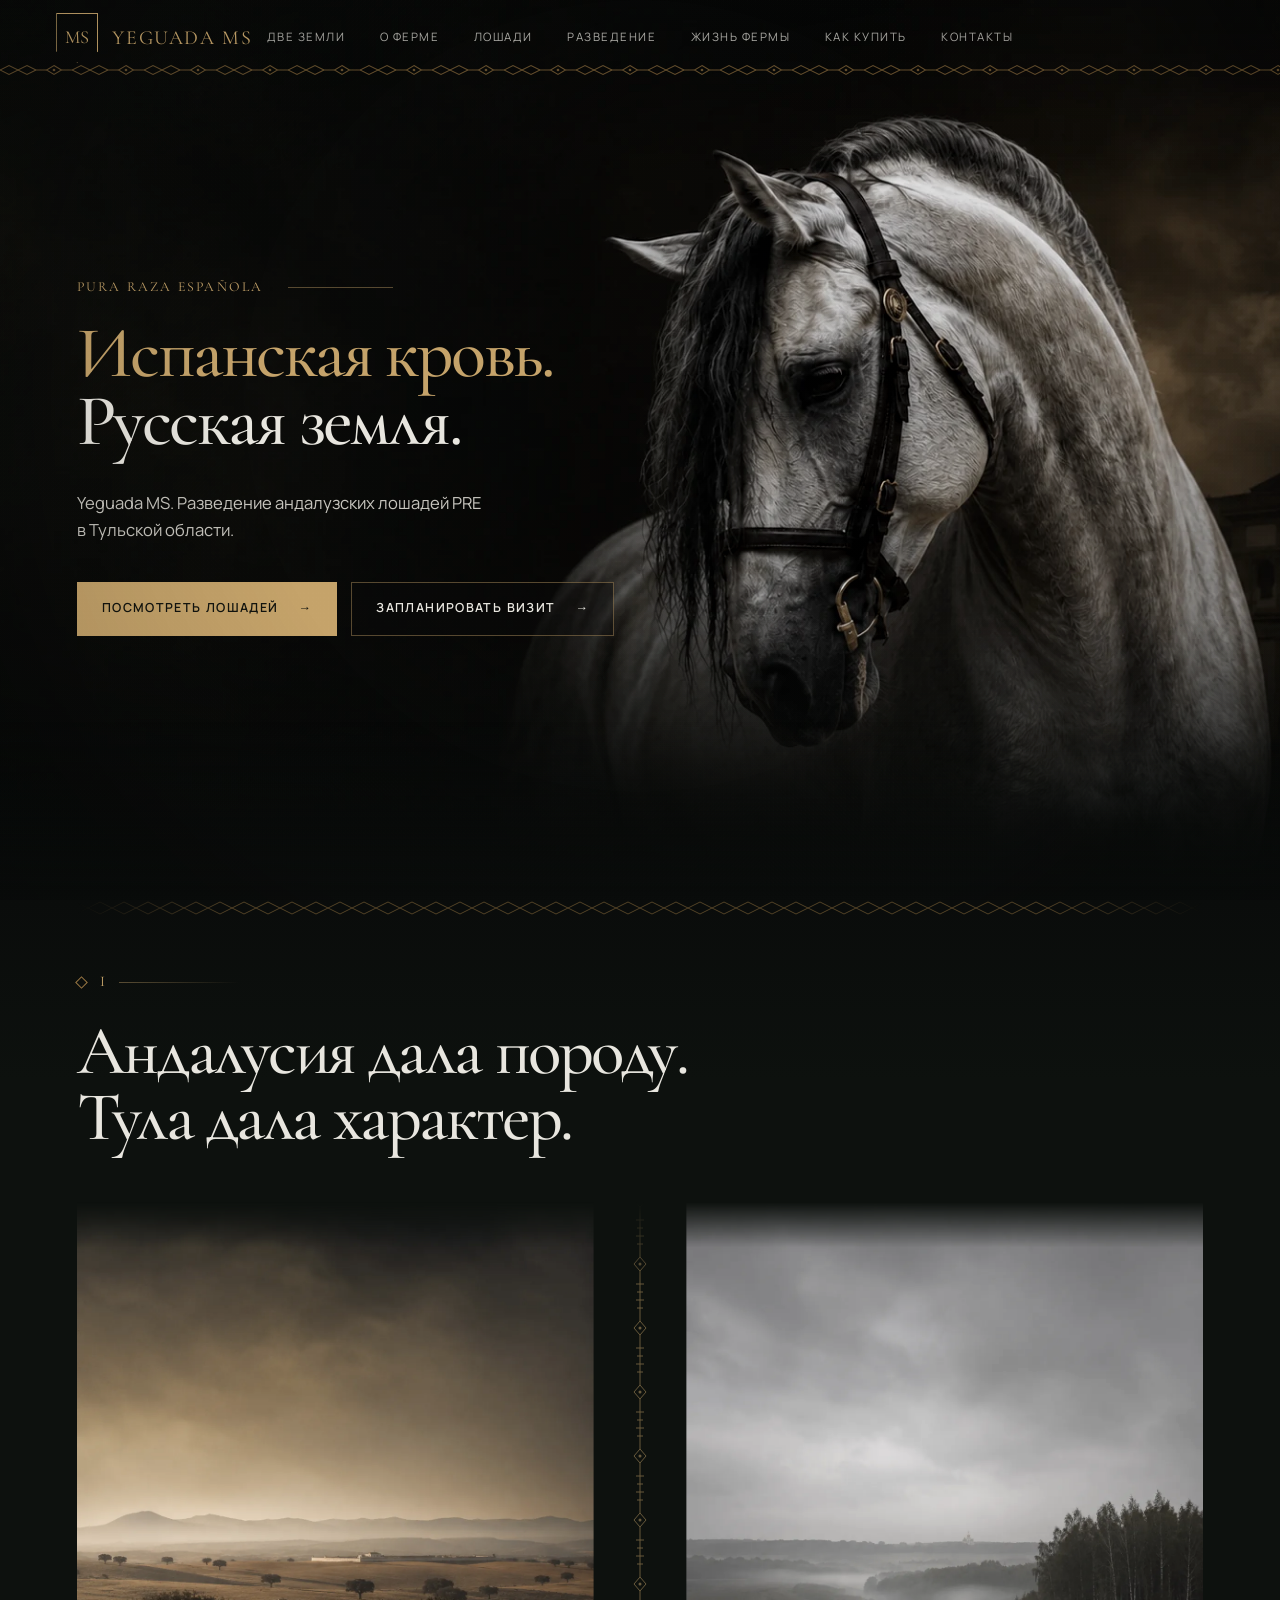
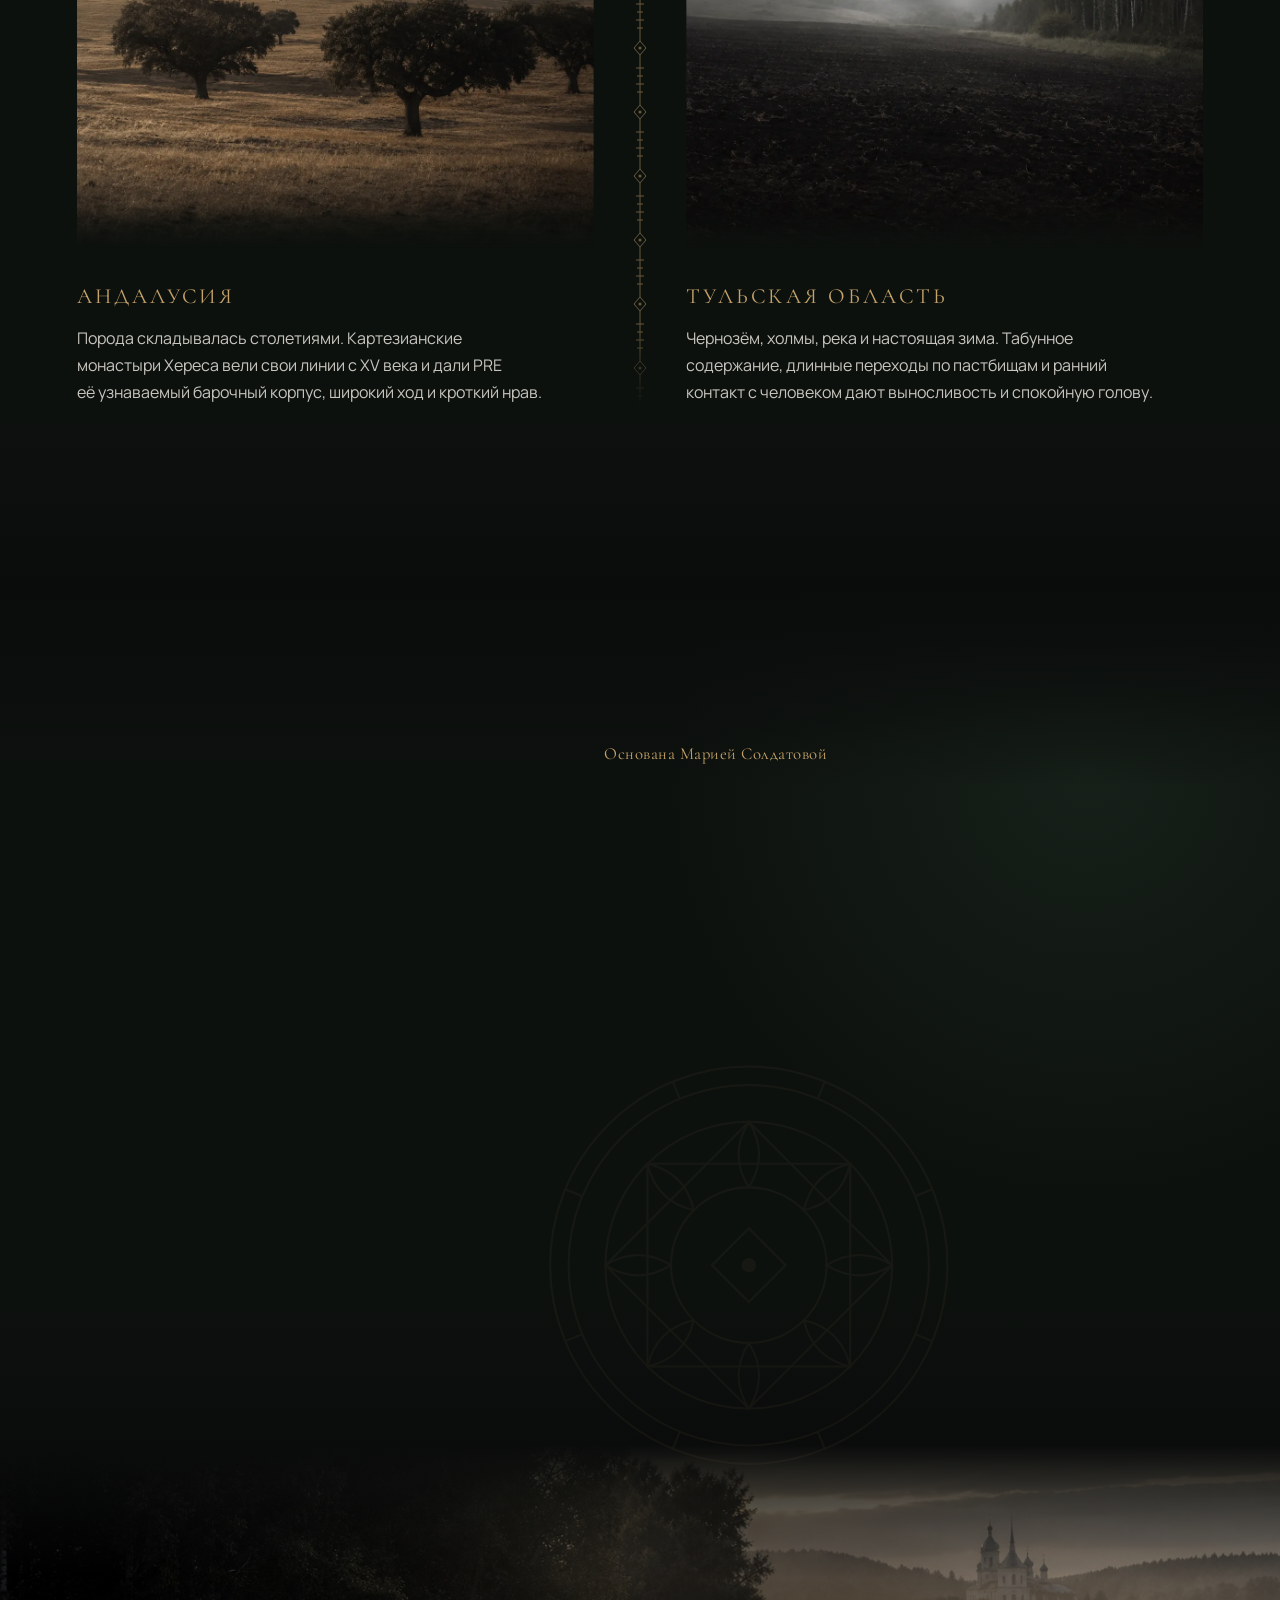
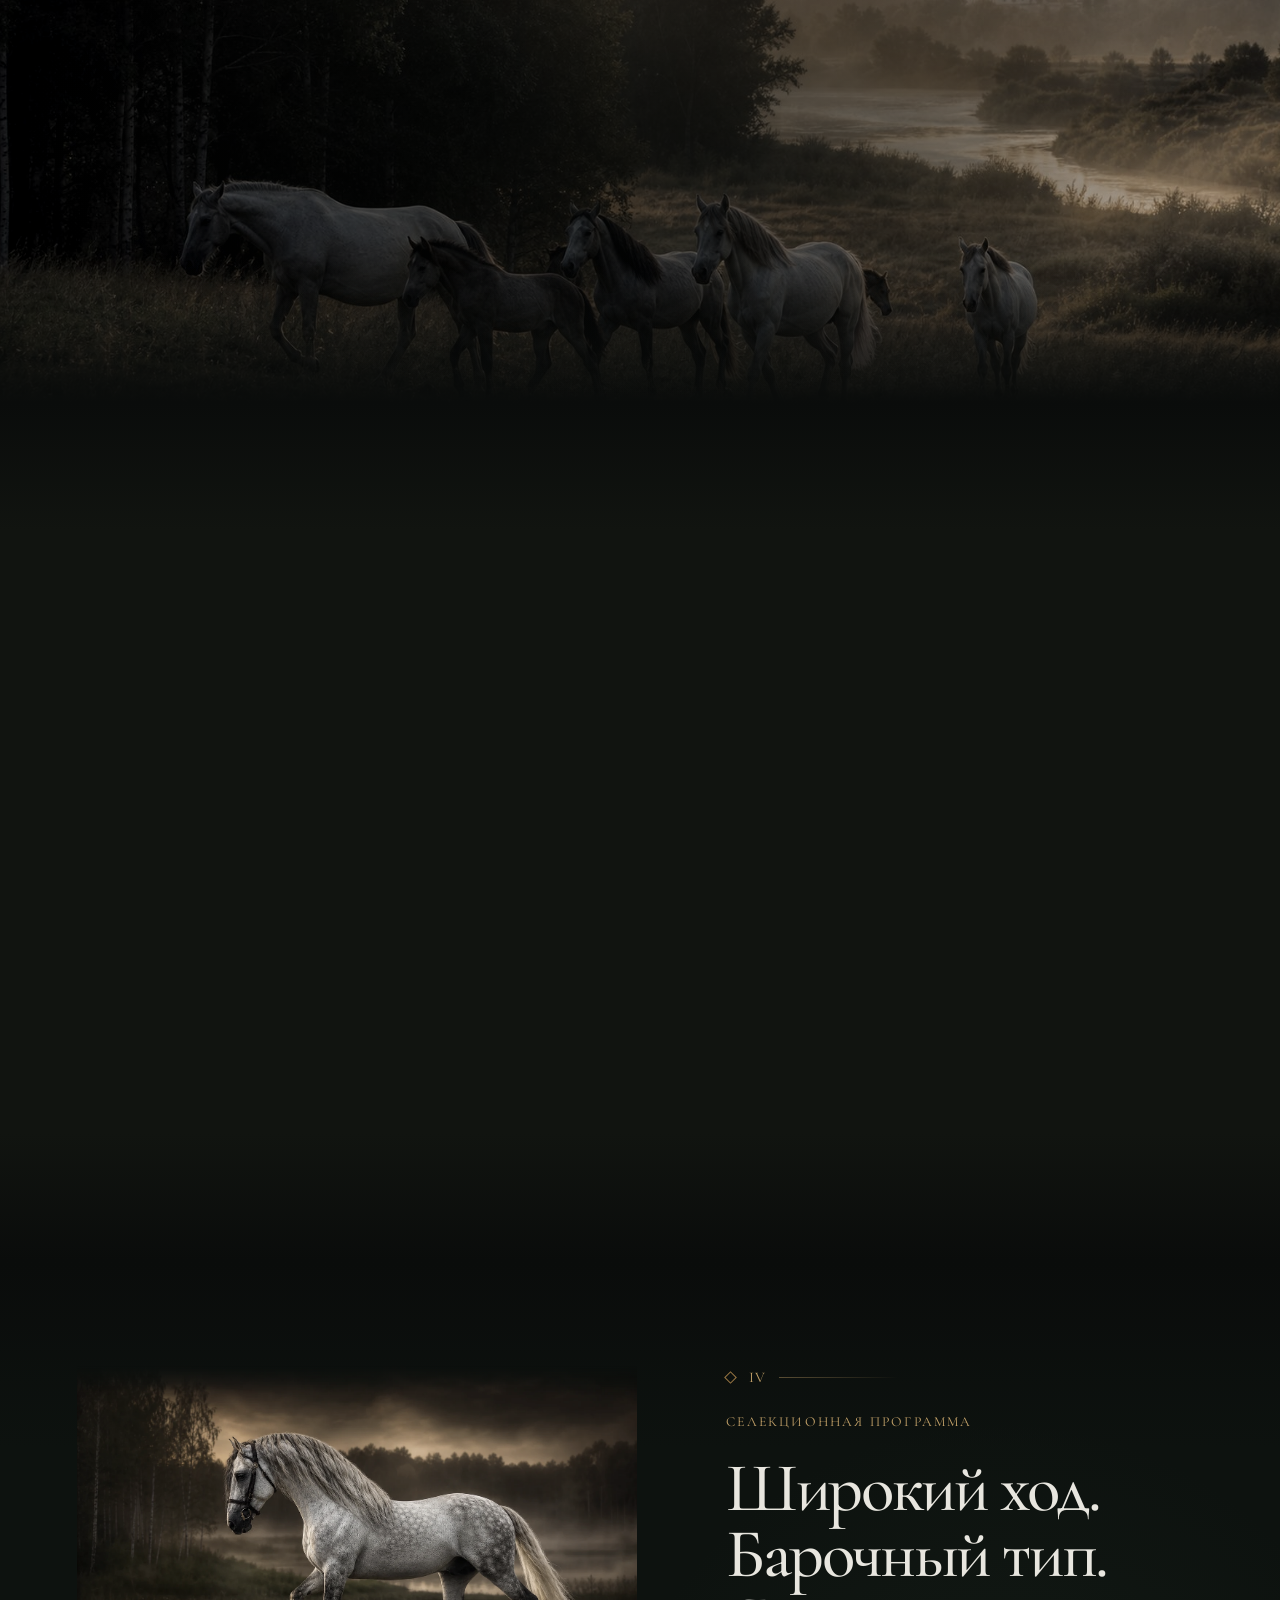
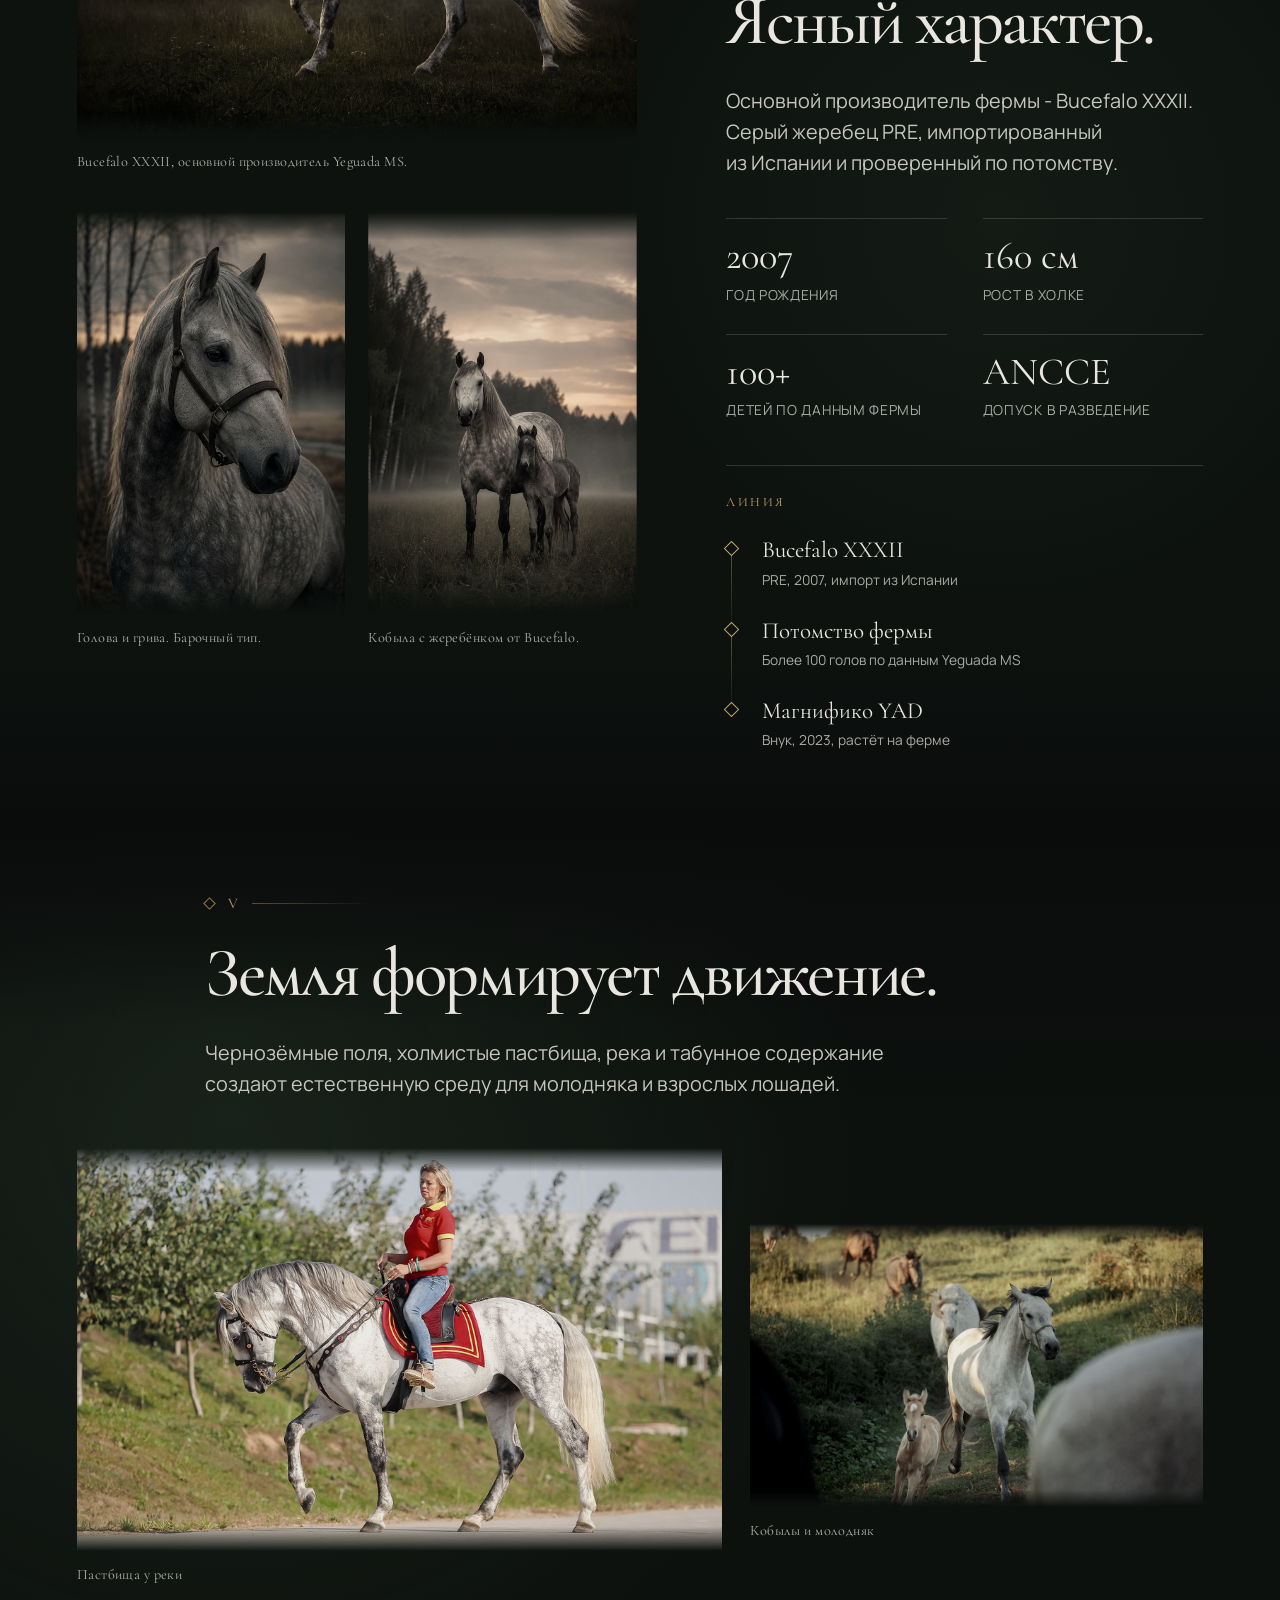
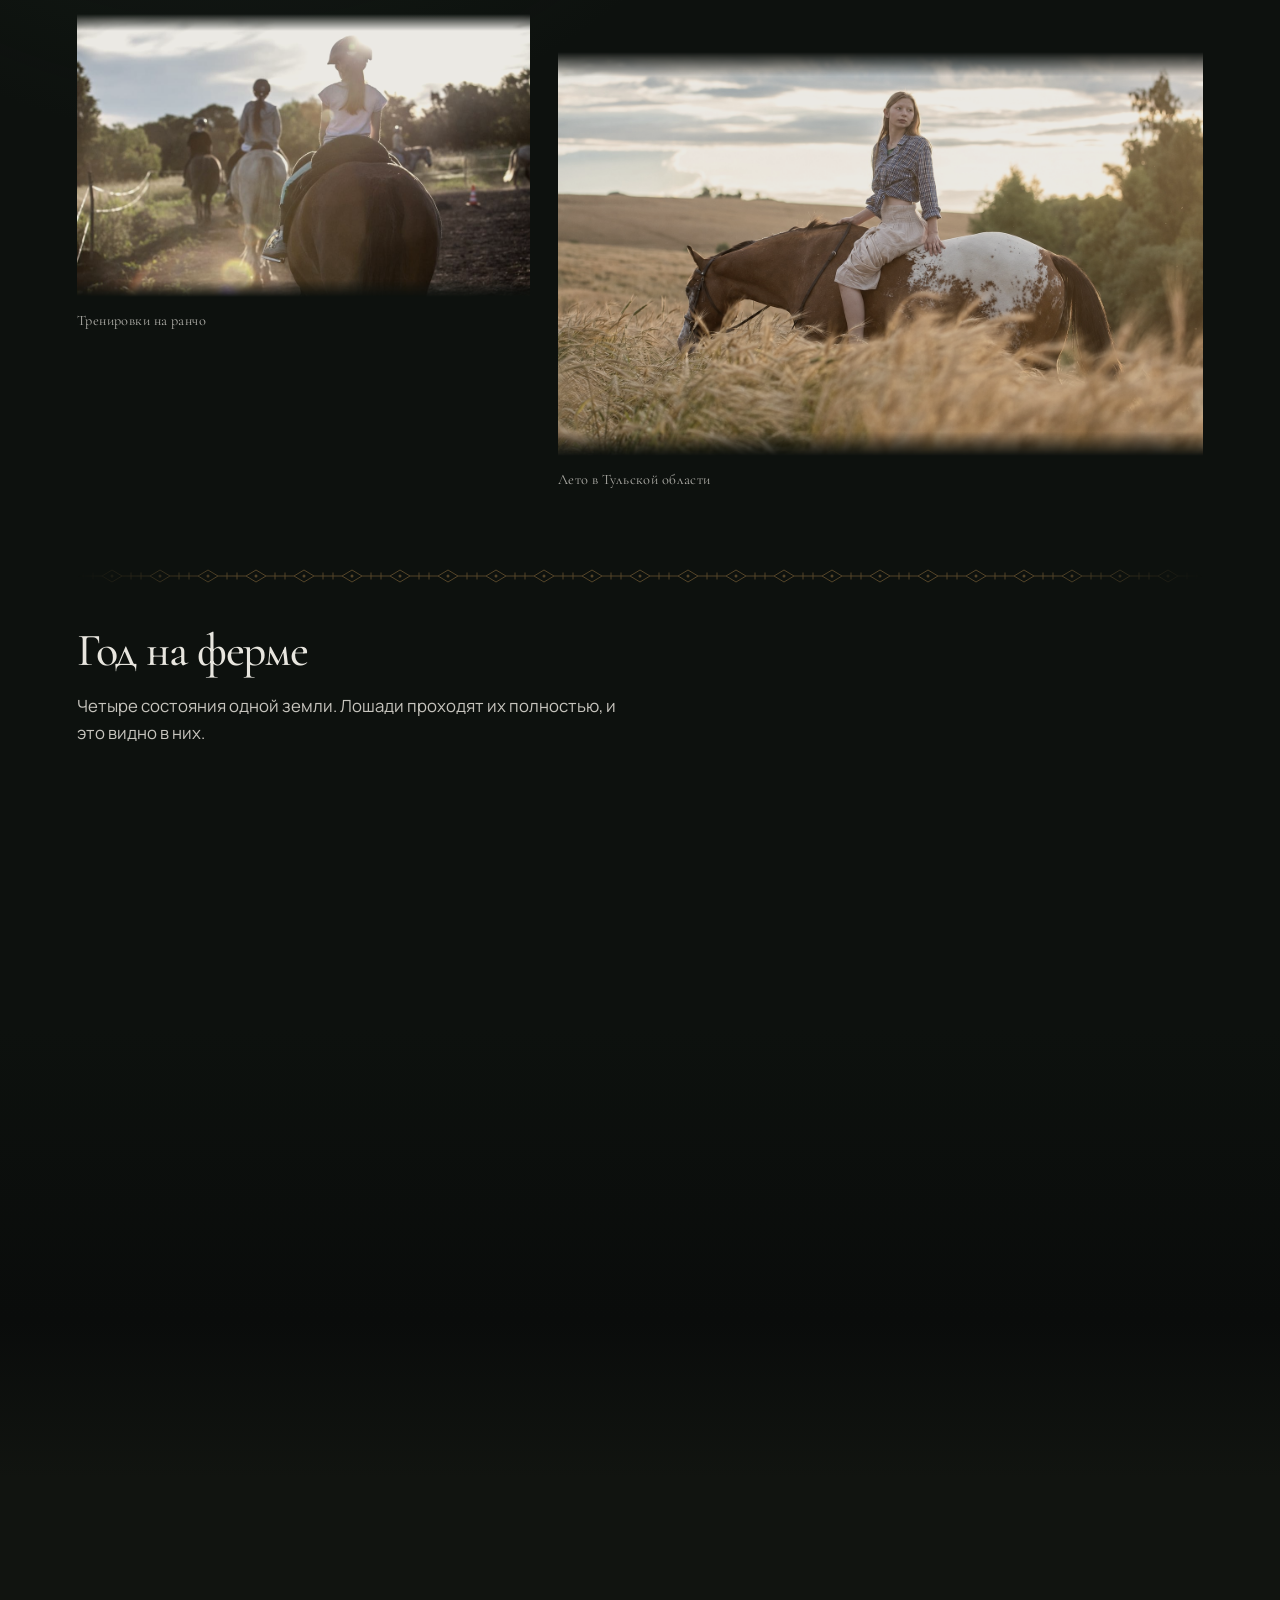
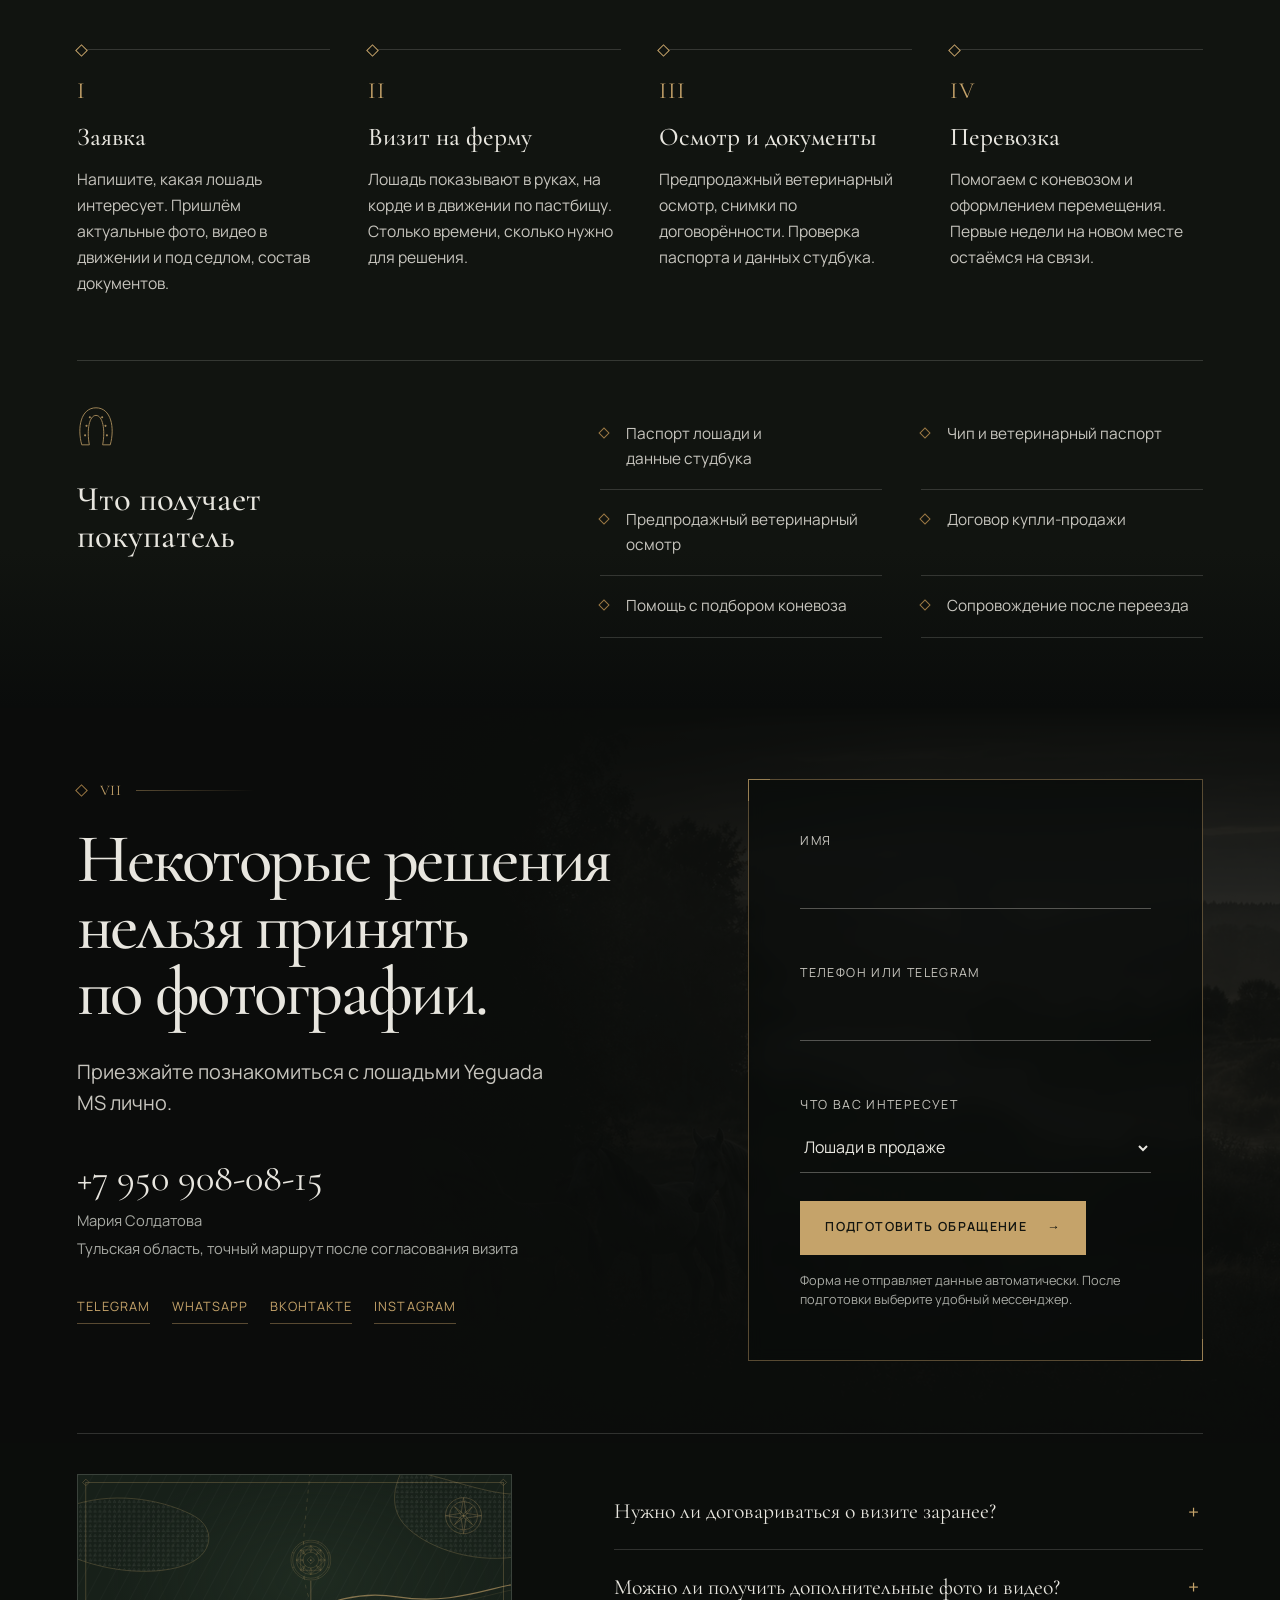
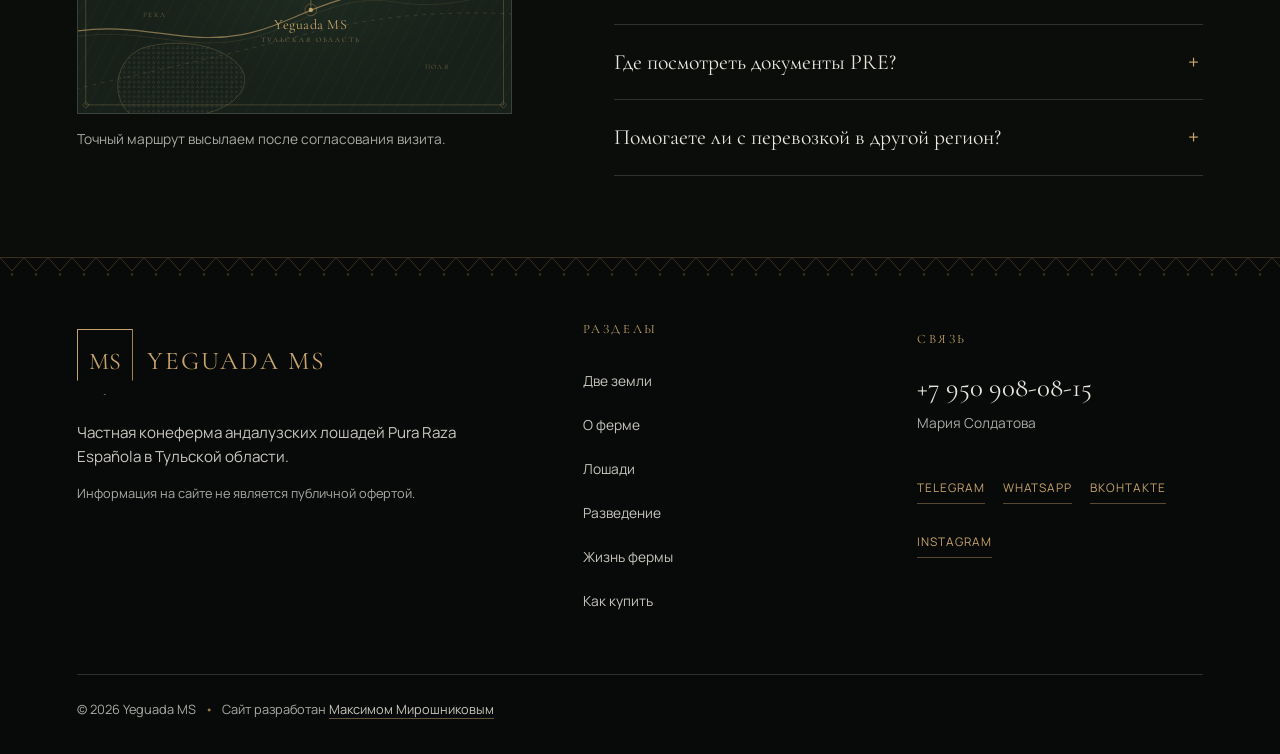
==== commit 8653205d: "1" ====
--- a/index.html
+++ b/index.html
@@ -199,7 +199,7 @@
           <span>Испанская кровь.</span>
           <span>Русская земля.</span>
         </h1>
-        <p class="hero-copy reveal">Yeguada MS. Разведение андалузских лошадей PRE в Тульской области.</p>
+        <p class="hero-copy reveal">Yeguada&nbsp;MS. Разведение андалузских лошадей PRE в&nbsp;Тульской области.</p>
         <div class="hero-cta reveal">
           <a class="button button-primary" href="#horses">Посмотреть лошадей <span aria-hidden="true">→</span></a>
           <a class="button button-outline" href="#contacts">Запланировать визит <span aria-hidden="true">→</span></a>
@@ -222,7 +222,7 @@
           <img src="assets/two-lands-andalusia.webp" alt="Сухая андалузская равнина с пробковыми дубами на рассвете" width="1122" height="1402">
           <figcaption>
             <span class="diptych-place">Андалусия</span>
-            <span class="diptych-text">Порода складывалась столетиями. Картезианские монастыри Хереса вели свои линии с XV века и дали PRE её узнаваемый барочный корпус, широкий ход и кроткий нрав.</span>
+            <span class="diptych-text">Порода складывалась столетиями. Картезианские монастыри Хереса вели свои линии с&nbsp;XV&nbsp;века и&nbsp;дали PRE её&nbsp;узнаваемый барочный корпус, широкий ход и&nbsp;кроткий нрав.</span>
           </figcaption>
         </figure>
 
@@ -232,12 +232,12 @@
           <img src="assets/two-lands-russia.webp" alt="Берёзовая опушка и туманное поле в Тульской области" width="1122" height="1402">
           <figcaption>
             <span class="diptych-place">Тульская область</span>
-            <span class="diptych-text">Чернозём, холмы, река и настоящая зима. Табунное содержание, длинные переходы по пастбищам и ранний контакт с человеком дают выносливость и спокойную голову.</span>
+            <span class="diptych-text">Чернозём, холмы, река и&nbsp;настоящая зима. Табунное содержание, длинные переходы по&nbsp;пастбищам и&nbsp;ранний контакт с&nbsp;человеком дают выносливость и&nbsp;спокойную голову.</span>
           </figcaption>
         </figure>
       </div>
 
-      <p class="two-lands-close page-shell reveal">Yeguada MS живёт на стыке этих двух начал.</p>
+      <p class="two-lands-close page-shell reveal">Yeguada&nbsp;MS живёт на&nbsp;стыке этих двух начал.</p>
     </section>
 
     <section class="philosophy section" id="philosophy" aria-labelledby="philosophy-title">
@@ -250,13 +250,13 @@
           <p class="section-number reveal"><span>II</span></p>
           <p class="founder-line">Основана Марией Солдатовой</p>
           <h2 id="philosophy-title" class="section-title reveal">Порода начинается с отношения.</h2>
-          <p class="lead reveal">Yeguada MS разводит чистопородных PRE и кросс-андалузов. Цель фермы - широкие движения, барочный экстерьер и доброжелательный характер.</p>
-          <p class="body-copy reveal">Лошади растут в табуне, много двигаются по холмистым пастбищам и с раннего возраста общаются с человеком. Ферма сохраняет узнаваемый испанский тип в условиях русской земли.</p>
+          <p class="lead reveal">Yeguada&nbsp;MS разводит чистопородных PRE и&nbsp;кросс-андалузов. Цель фермы&nbsp;- широкие движения, барочный экстерьер и&nbsp;доброжелательный характер.</p>
+          <p class="body-copy reveal">Лошади растут в&nbsp;табуне, много двигаются по&nbsp;холмистым пастбищам и&nbsp;с&nbsp;раннего возраста общаются с&nbsp;человеком. Ферма сохраняет узнаваемый испанский тип в&nbsp;условиях русской земли.</p>
 
           <div class="quote-block">
             <span class="plate plate--quote" aria-hidden="true"><svg><use href="#orn-rosette"/></svg></span>
             <div class="seam seam--mixed seam--short reveal" aria-hidden="true"></div>
-            <blockquote class="philosophy-quote reveal">«Спокойная сила видна не в декоре. Она видна в движении лошади».</blockquote>
+            <blockquote class="philosophy-quote reveal">«Спокойная сила видна не&nbsp;в&nbsp;декоре. Она видна в&nbsp;движении лошади».</blockquote>
           </div>
         </div>
       </div>
@@ -268,7 +268,7 @@
       </div>
       <div class="break-shade" aria-hidden="true"></div>
       <div class="break-copy page-shell">
-        <blockquote class="break-quote reveal">«Лошадь нельзя вырастить быстро. Её можно только дождаться».</blockquote>
+        <blockquote class="break-quote reveal">«Лошадь нельзя вырастить быстро. Её&nbsp;можно только дождаться».</blockquote>
         <p class="break-attr reveal">Мария Солдатова</p>
       </div>
     </section>
@@ -276,8 +276,8 @@
     <section class="horses section" id="horses" aria-labelledby="horses-title">
       <div class="page-shell section-heading">
         <p class="section-number reveal"><span>III</span></p>
-        <h2 id="horses-title" class="section-title reveal">Лошади Yeguada MS</h2>
-        <p class="lead reveal">Жеребцы, кобылы и молодняк фермы. Откройте карточку, чтобы посмотреть промеры, происхождение и документы.</p>
+        <h2 id="horses-title" class="section-title reveal">Лошади Yeguada&nbsp;MS</h2>
+        <p class="lead reveal">Жеребцы, кобылы и&nbsp;молодняк фермы. Откройте карточку, чтобы посмотреть промеры, происхождение и&nbsp;документы.</p>
       </div>
 
       <div class="horse-track" data-horse-track>
@@ -296,7 +296,7 @@
             <span class="corner-frame" aria-hidden="true"></span>
           </span>
           <span class="horse-card-copy">
-            <span class="horse-name">Магнифико YAD</span>
+            <span class="horse-name">Магнифико&nbsp;YAD</span>
             <span class="horse-meta">PRE, жеребчик, 2023</span>
             <span class="horse-foot">
               <span class="horse-status">В продаже</span>
@@ -385,25 +385,31 @@
         <div class="breeding-media">
           <figure class="breeding-shot">
             <img src="assets/bucefalo-cinematic-v2.webp" alt="Серый андалузский жеребец Bucefalo XXXII в движении на русском пастбище" width="1537" height="1023">
-            <figcaption>Bucefalo XXXII, основной производитель Yeguada MS.</figcaption>
+            <figcaption>Bucefalo&nbsp;XXXII, основной производитель Yeguada&nbsp;MS.</figcaption>
           </figure>
-          <figure class="breeding-shot breeding-shot--inset reveal-media">
-            <img src="assets/stallion-motion.jpg" alt="Серый жеребец PRE на свободном ходу в поле фермы" width="852" height="1746" loading="lazy" decoding="async">
-            <figcaption>Свободный ход на поле фермы.</figcaption>
-          </figure>
+          <div class="breeding-pair">
+            <figure class="breeding-shot reveal-media">
+              <img src="assets/breeding-portrait.jpg" alt="Портрет серого жеребца PRE Bucefalo XXXII крупным планом" width="1024" height="1536" loading="lazy" decoding="async">
+              <figcaption>Голова и&nbsp;грива. Барочный тип.</figcaption>
+            </figure>
+            <figure class="breeding-shot reveal-media">
+              <img src="assets/breeding-foal.jpg" alt="Серая кобыла PRE с жеребёнком на пастбище фермы" width="1024" height="1536" loading="lazy" decoding="async">
+              <figcaption>Кобыла с&nbsp;жеребёнком от&nbsp;Bucefalo.</figcaption>
+            </figure>
+          </div>
         </div>
 
         <div class="breeding-copy">
           <p class="section-number reveal"><span>IV</span></p>
           <p class="section-kicker">Селекционная программа</p>
           <h2 id="breeding-title" class="section-title">Широкий ход. Барочный тип. Ясный характер.</h2>
-          <p class="lead">Основной производитель фермы - Bucefalo XXXII. Серый жеребец PRE, импортированный из Испании и проверенный по потомству.</p>
+          <p class="lead">Основной производитель фермы&nbsp;- Bucefalo&nbsp;XXXII. Серый жеребец PRE, импортированный из&nbsp;Испании и&nbsp;проверенный по&nbsp;потомству.</p>
 
           <dl class="facts">
             <div><dt>2007</dt><dd>год рождения</dd></div>
-            <div><dt>160 см</dt><dd>рост в холке</dd></div>
-            <div><dt>100+</dt><dd>детей по данным фермы</dd></div>
-            <div><dt>ANCCE</dt><dd>допуск в разведение</dd></div>
+            <div><dt>160&nbsp;см</dt><dd>рост в&nbsp;холке</dd></div>
+            <div><dt>100+</dt><dd>детей по&nbsp;данным фермы</dd></div>
+            <div><dt>ANCCE</dt><dd>допуск в&nbsp;разведение</dd></div>
           </dl>
 
           <div class="lineage reveal" aria-label="Линия Bucefalo XXXII">
--- a/styles.css
+++ b/styles.css
@@ -88,6 +88,18 @@
   text-rendering: optimizeLegibility;
 }
 
+/* Абзацный текст: браузер сам не оставляет одинокое слово на последней строке. */
+p,
+li,
+dd,
+dt,
+figcaption,
+blockquote,
+summary,
+label {
+  text-wrap: pretty;
+}
+
 body.dialog-open {
   overflow: hidden;
 }
@@ -1127,11 +1139,16 @@
   margin: 0;
 }
 
-/* Второй кадр закрывает пустоту под главным фото и выравнивает высоту колонок.
-   Ширина ограничена, чтобы вертикальный кадр не обрезался и не рос бесконечно. */
-.breeding-shot--inset {
-  width: min(62%, 300px);
-  margin-left: auto;
+/* Пара вертикальных кадров под главным фото. Закрывает пустоту в левой колонке. */
+.breeding-pair {
+  display: grid;
+  grid-template-columns: repeat(2, minmax(0, 1fr));
+  gap: clamp(16px, 1.8vw, 24px);
+}
+
+.breeding-media .breeding-pair img {
+  aspect-ratio: 2 / 3;
+  object-fit: cover;
 }
 
 @media (min-width: 901px) {
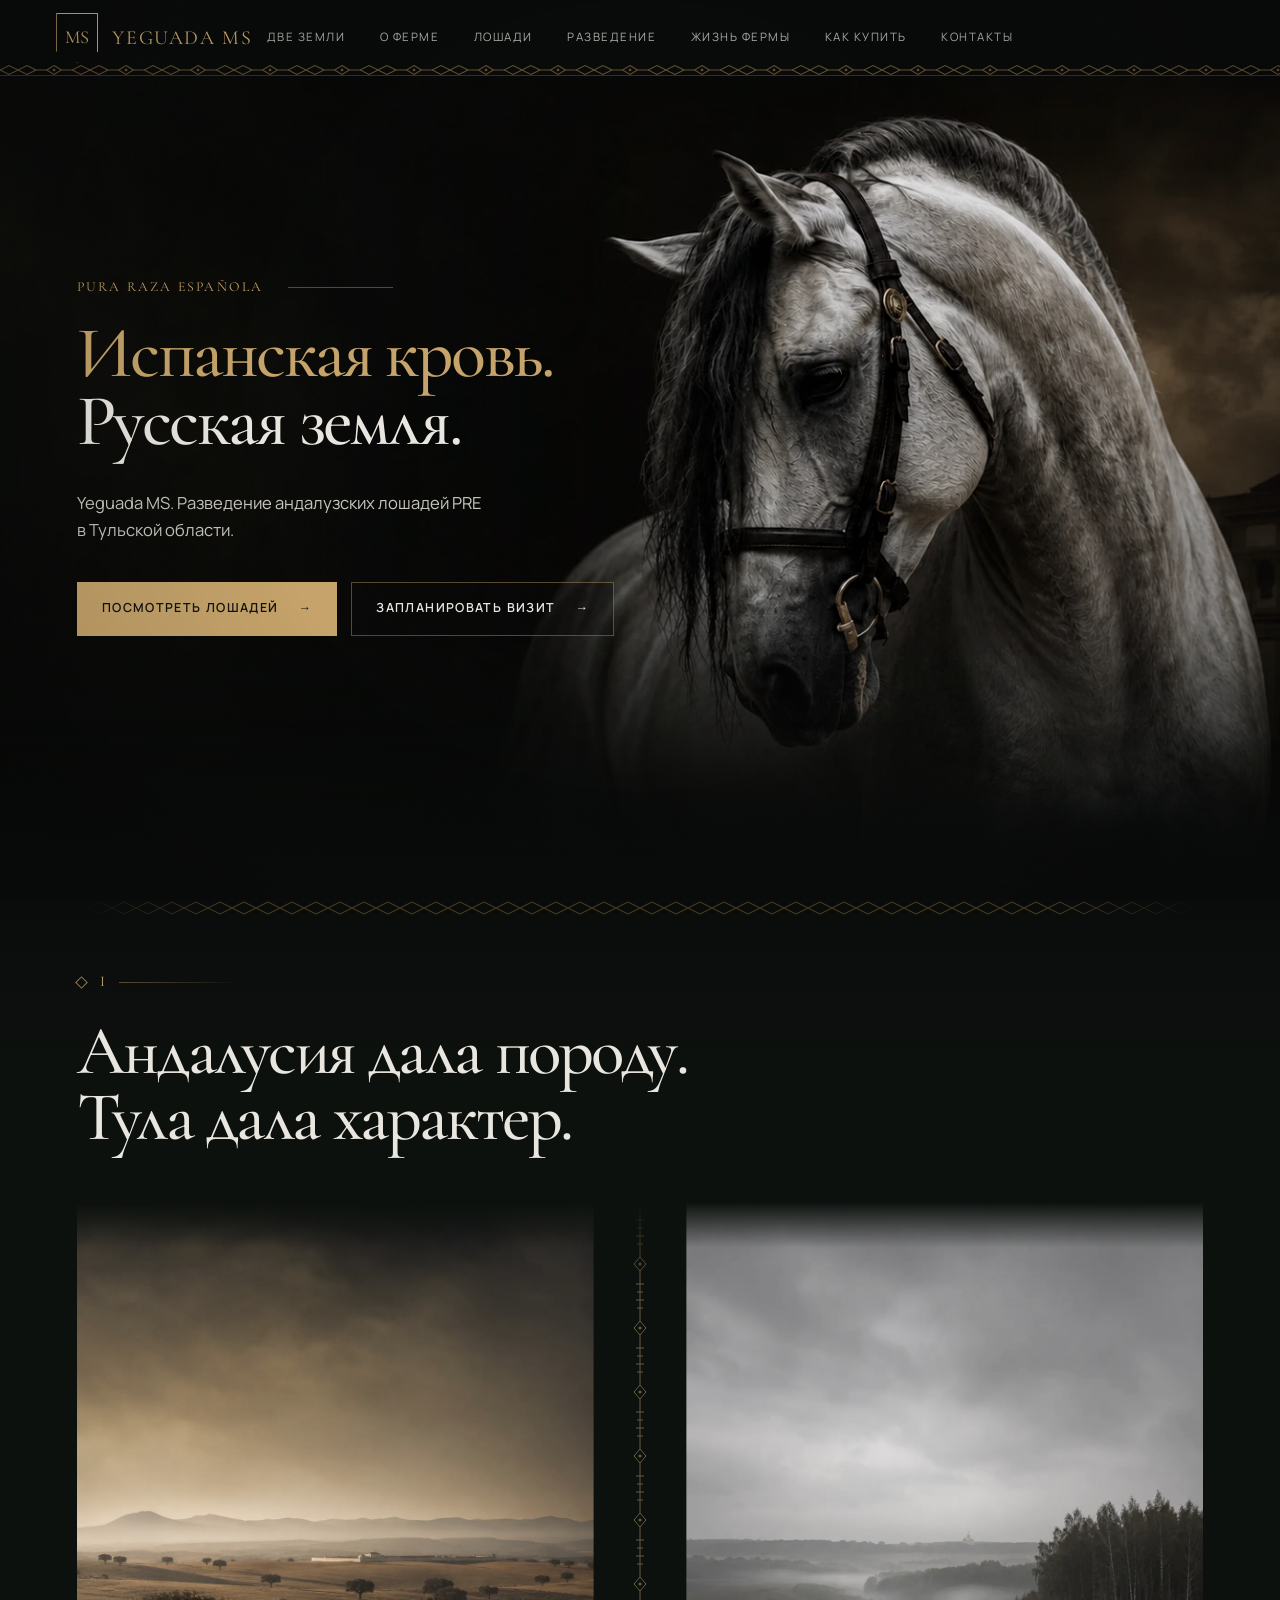
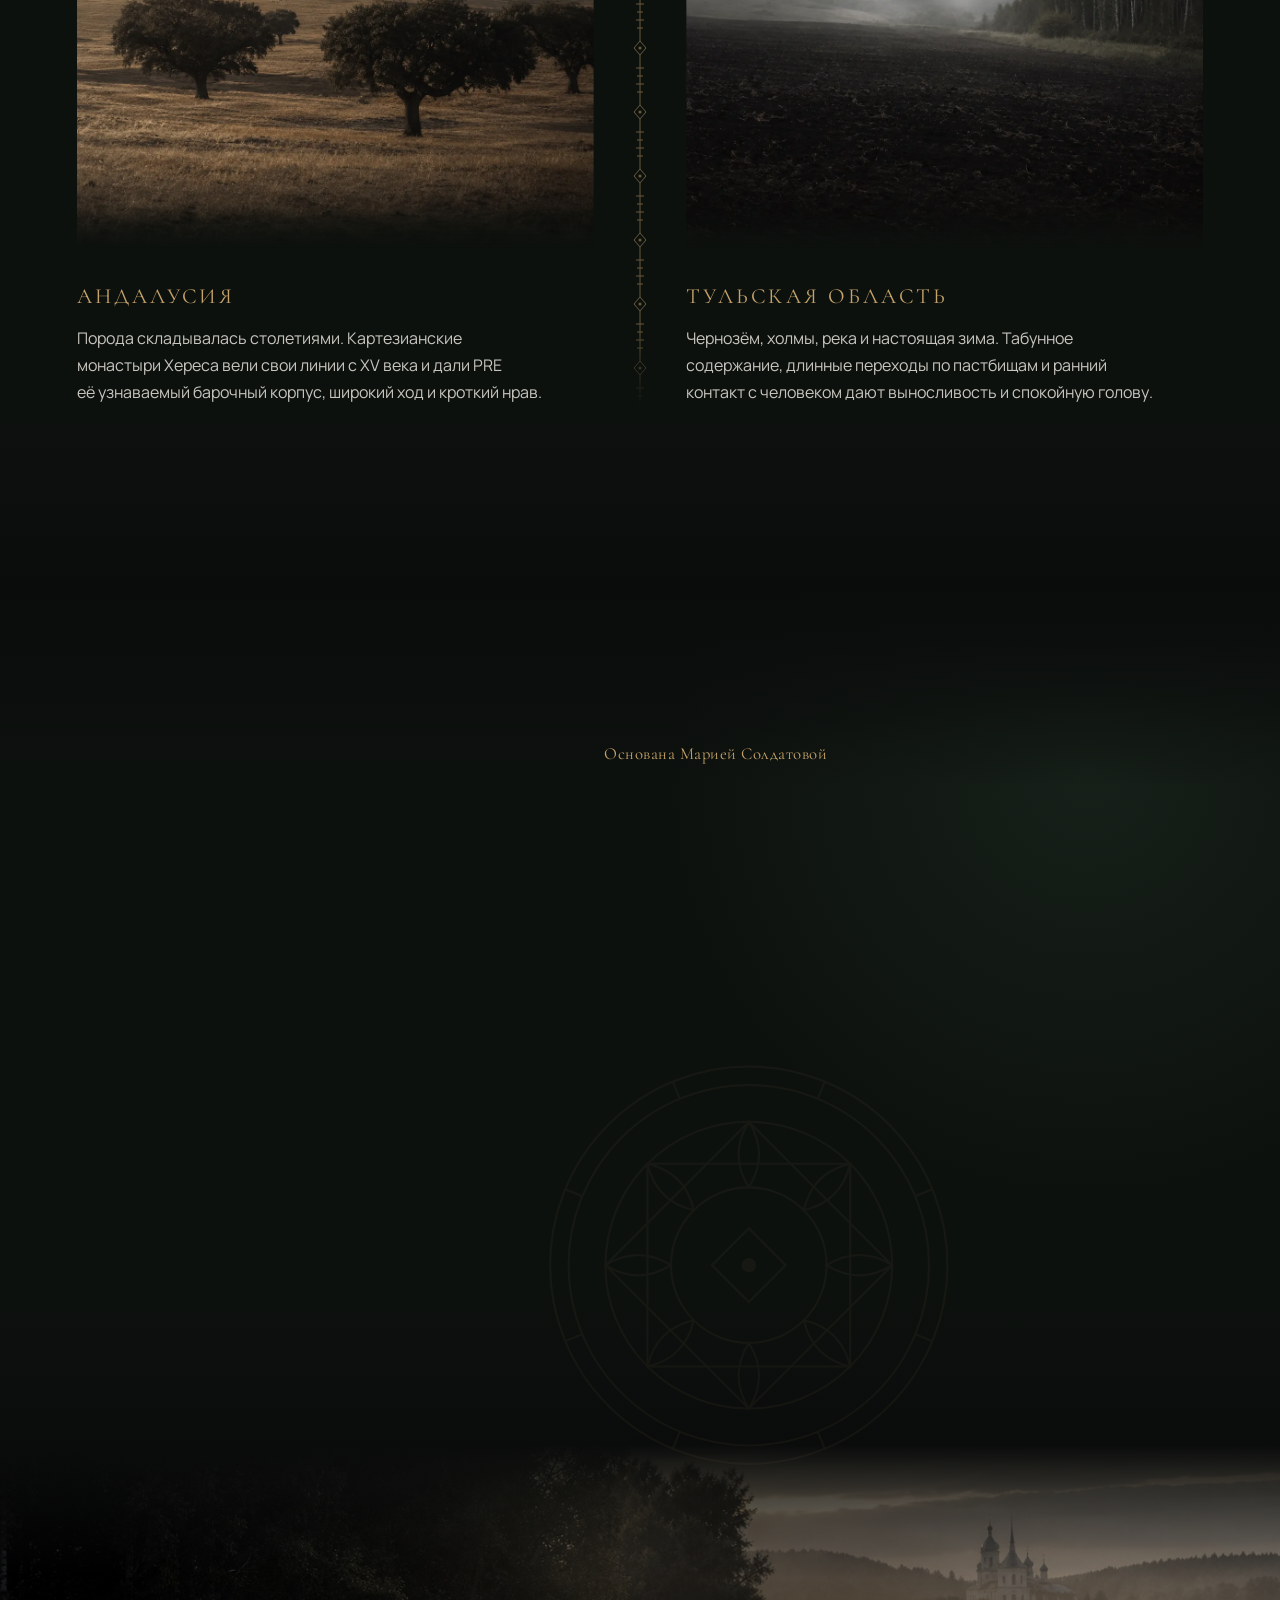
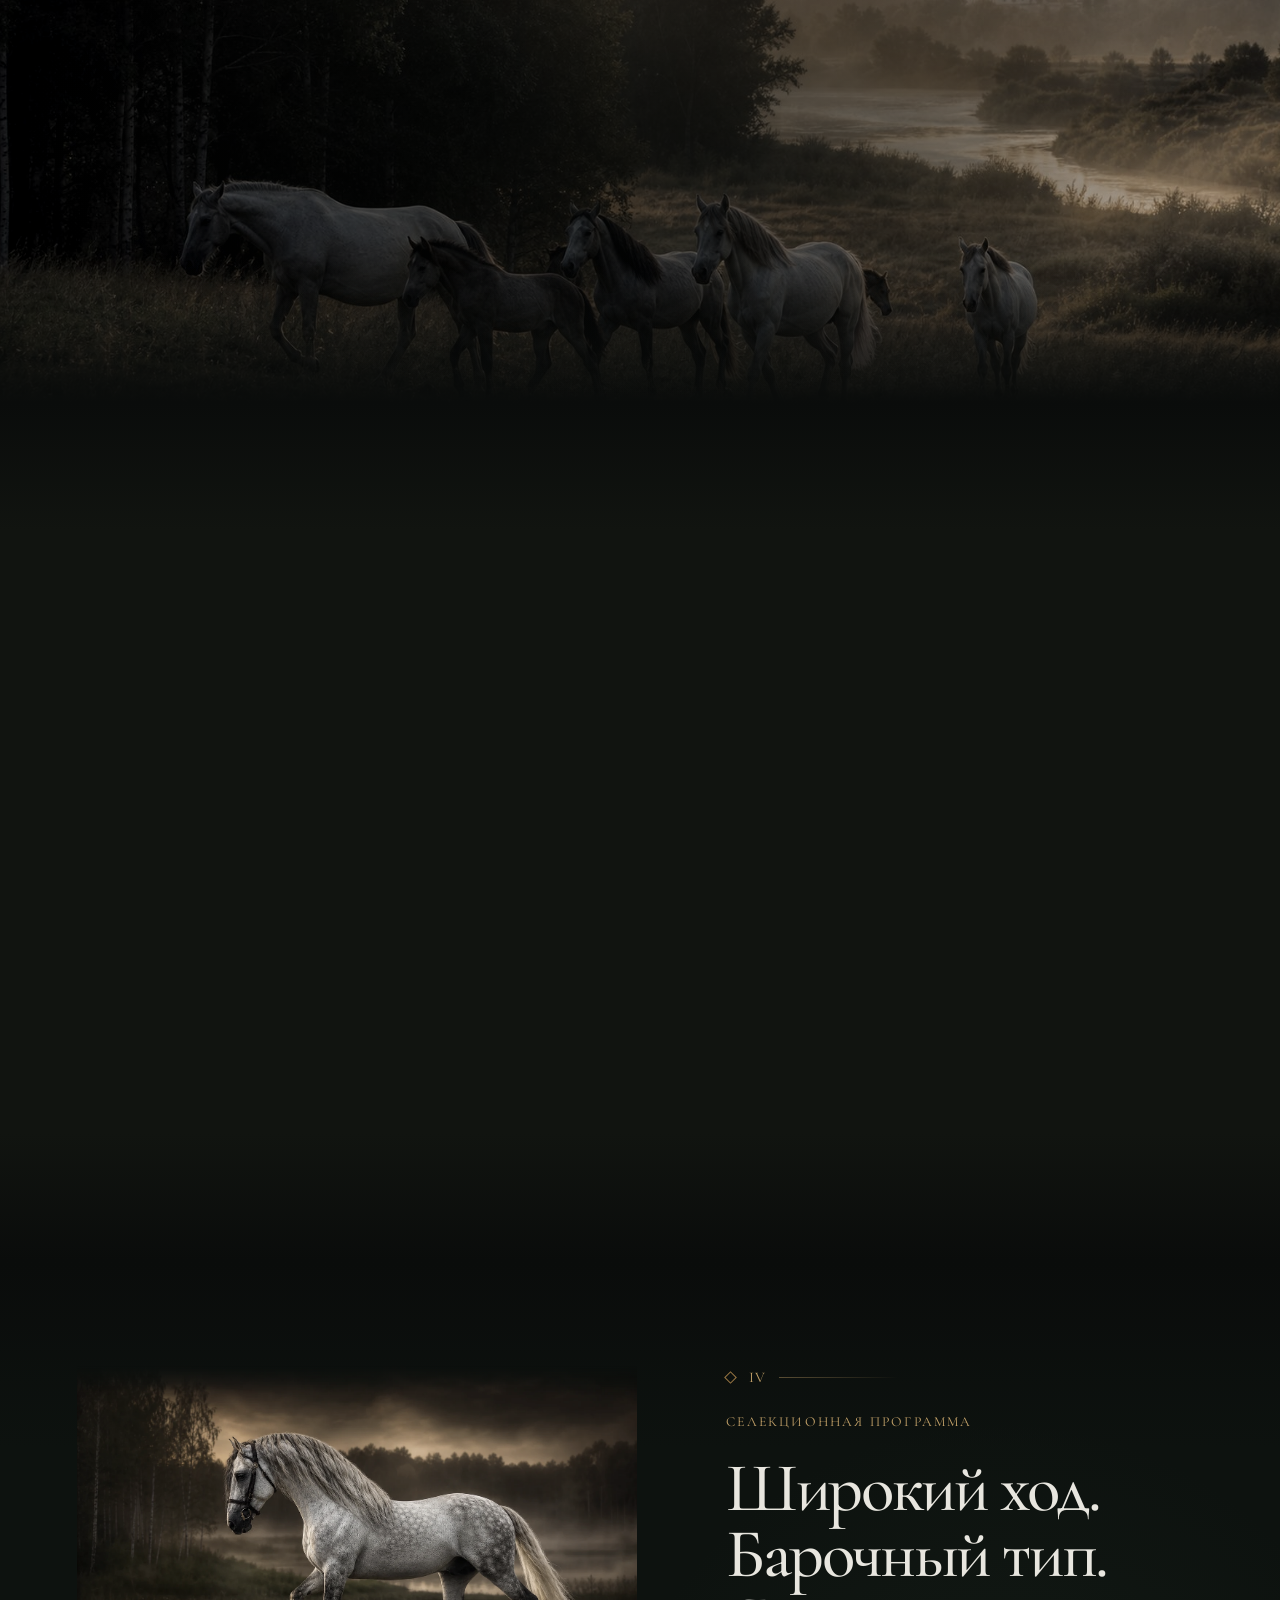
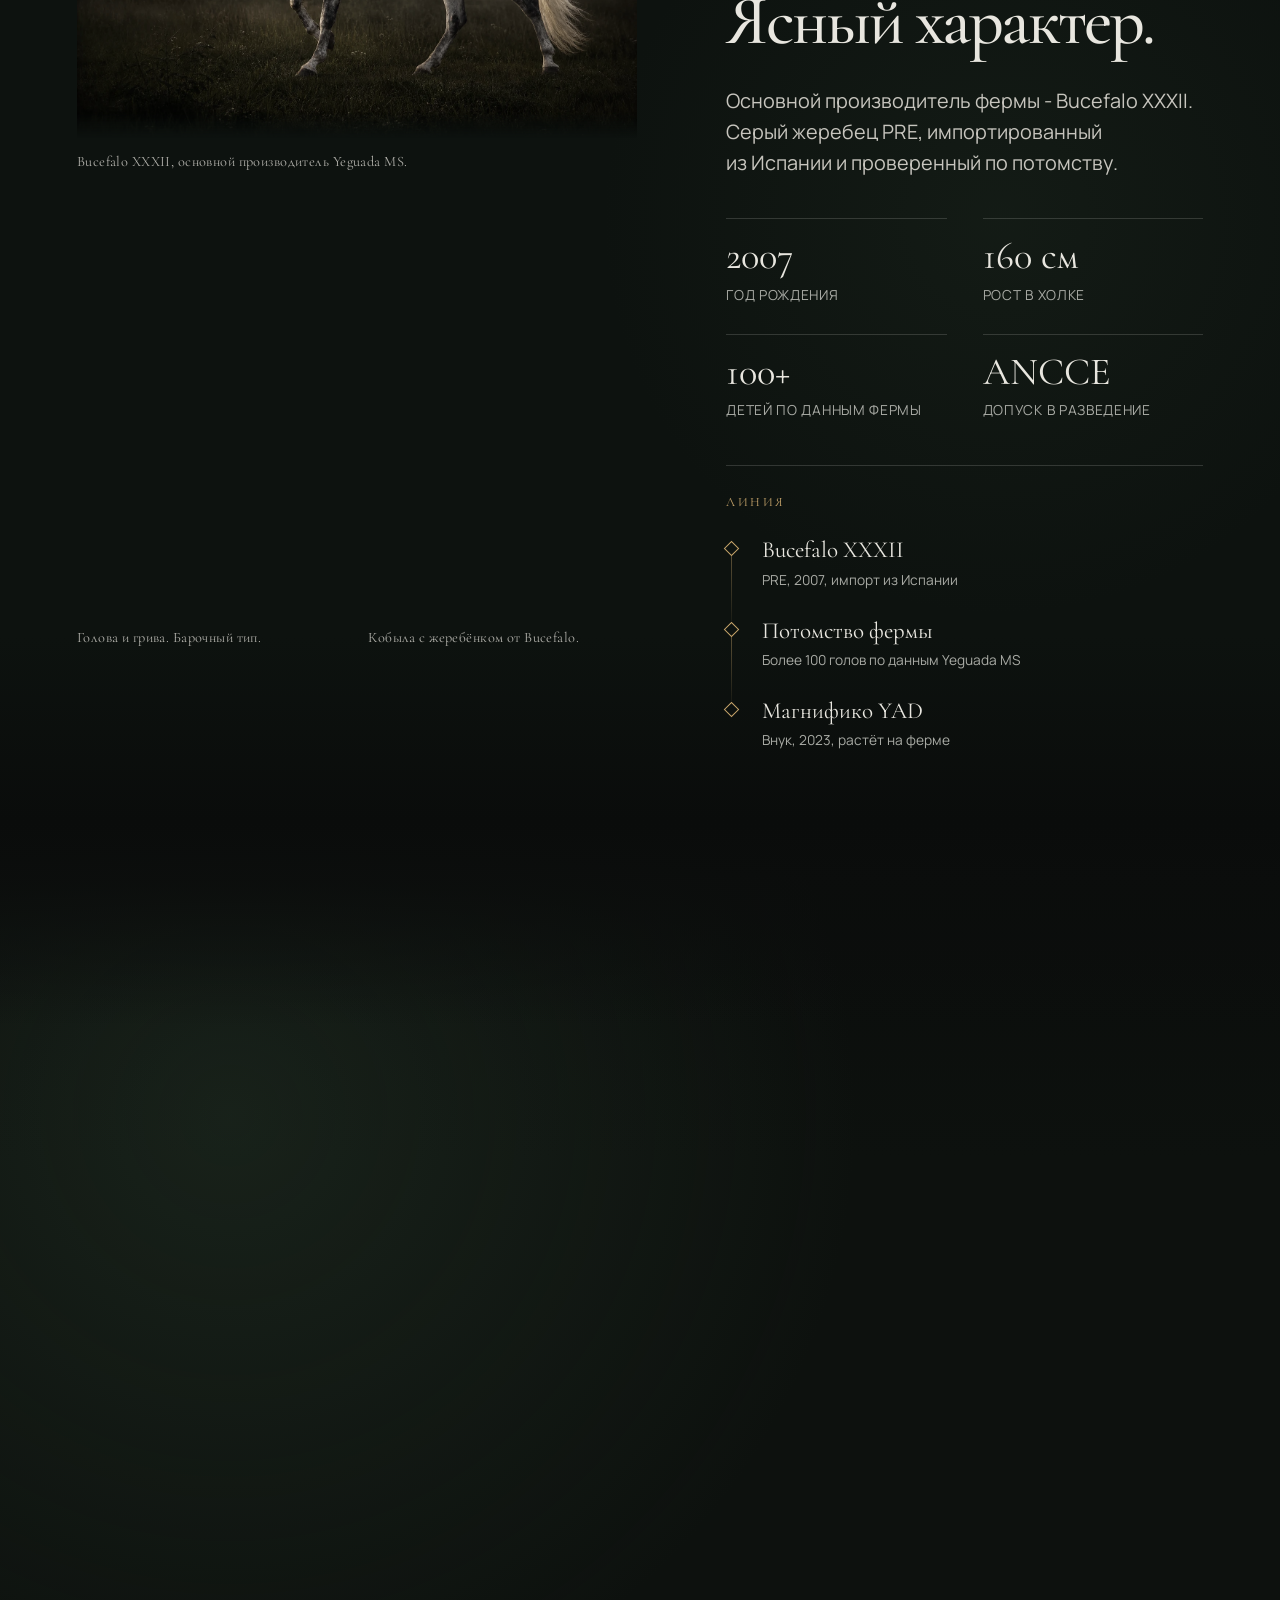
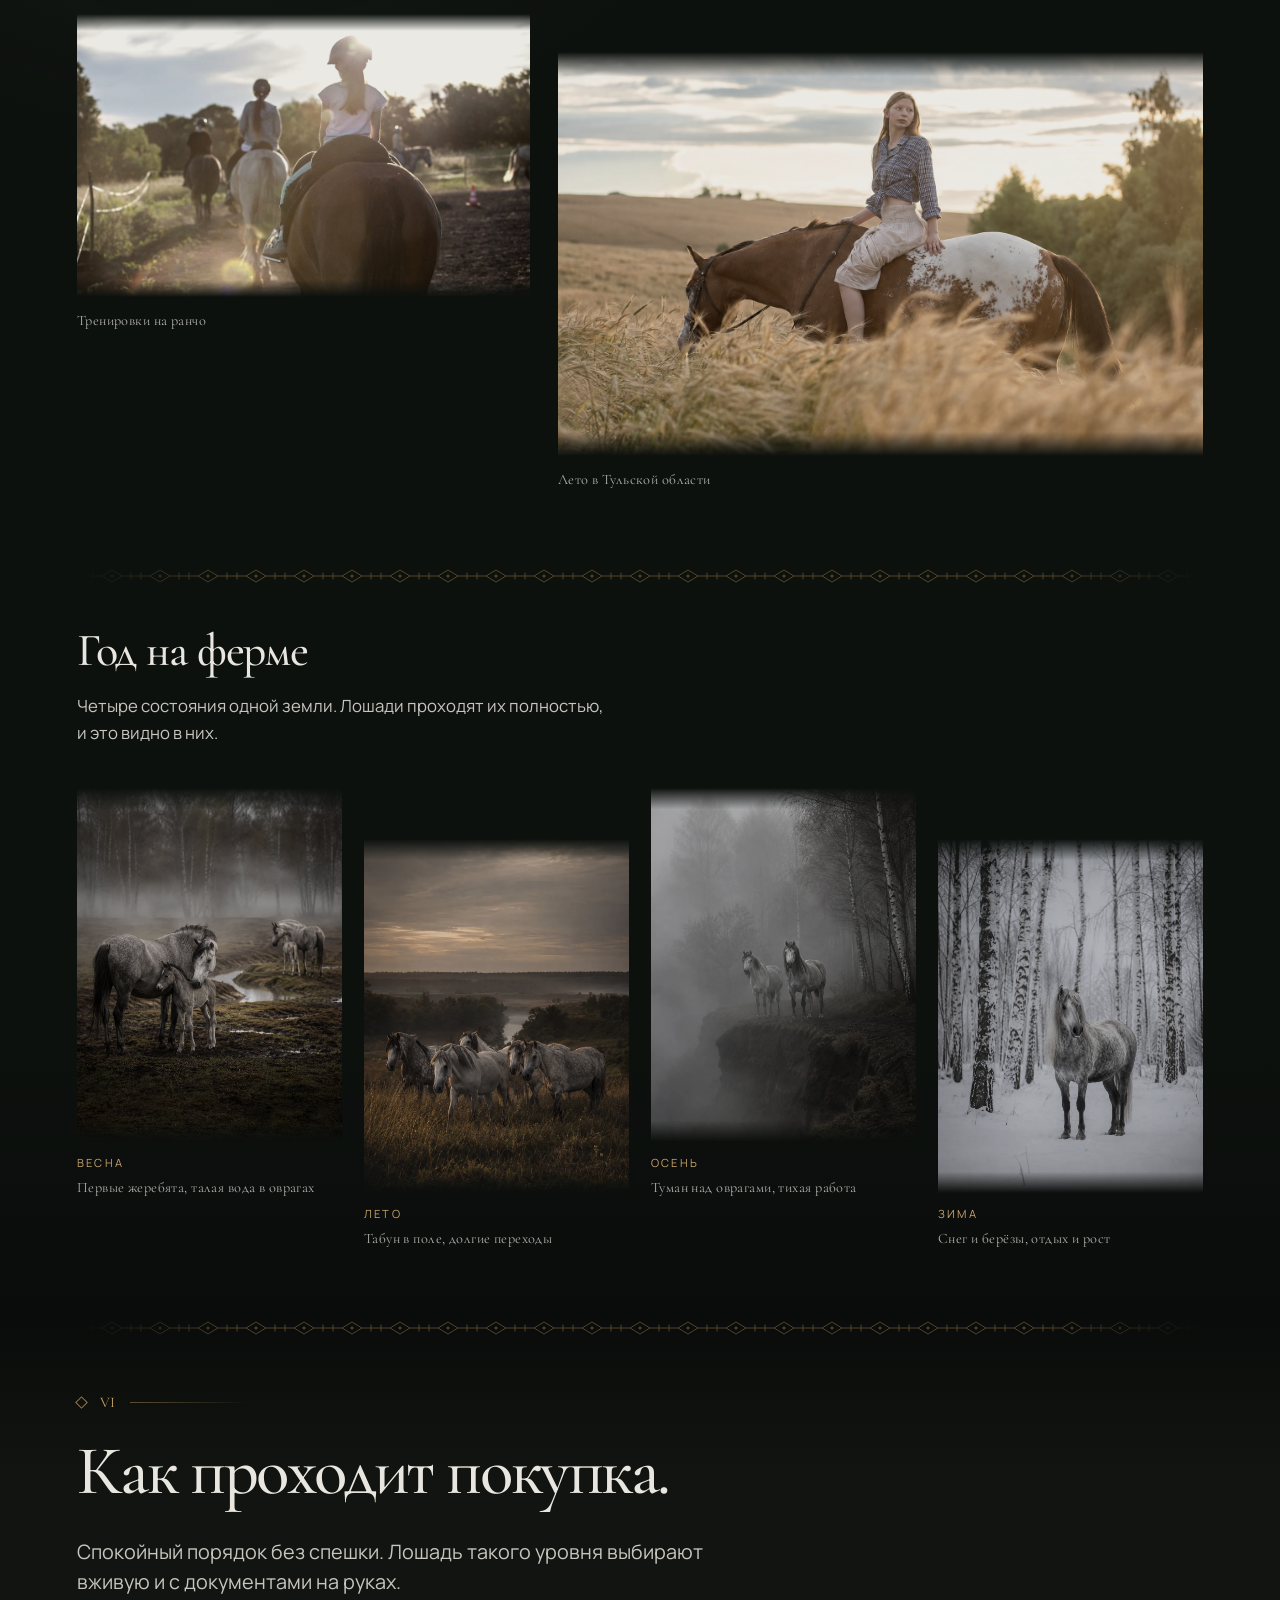
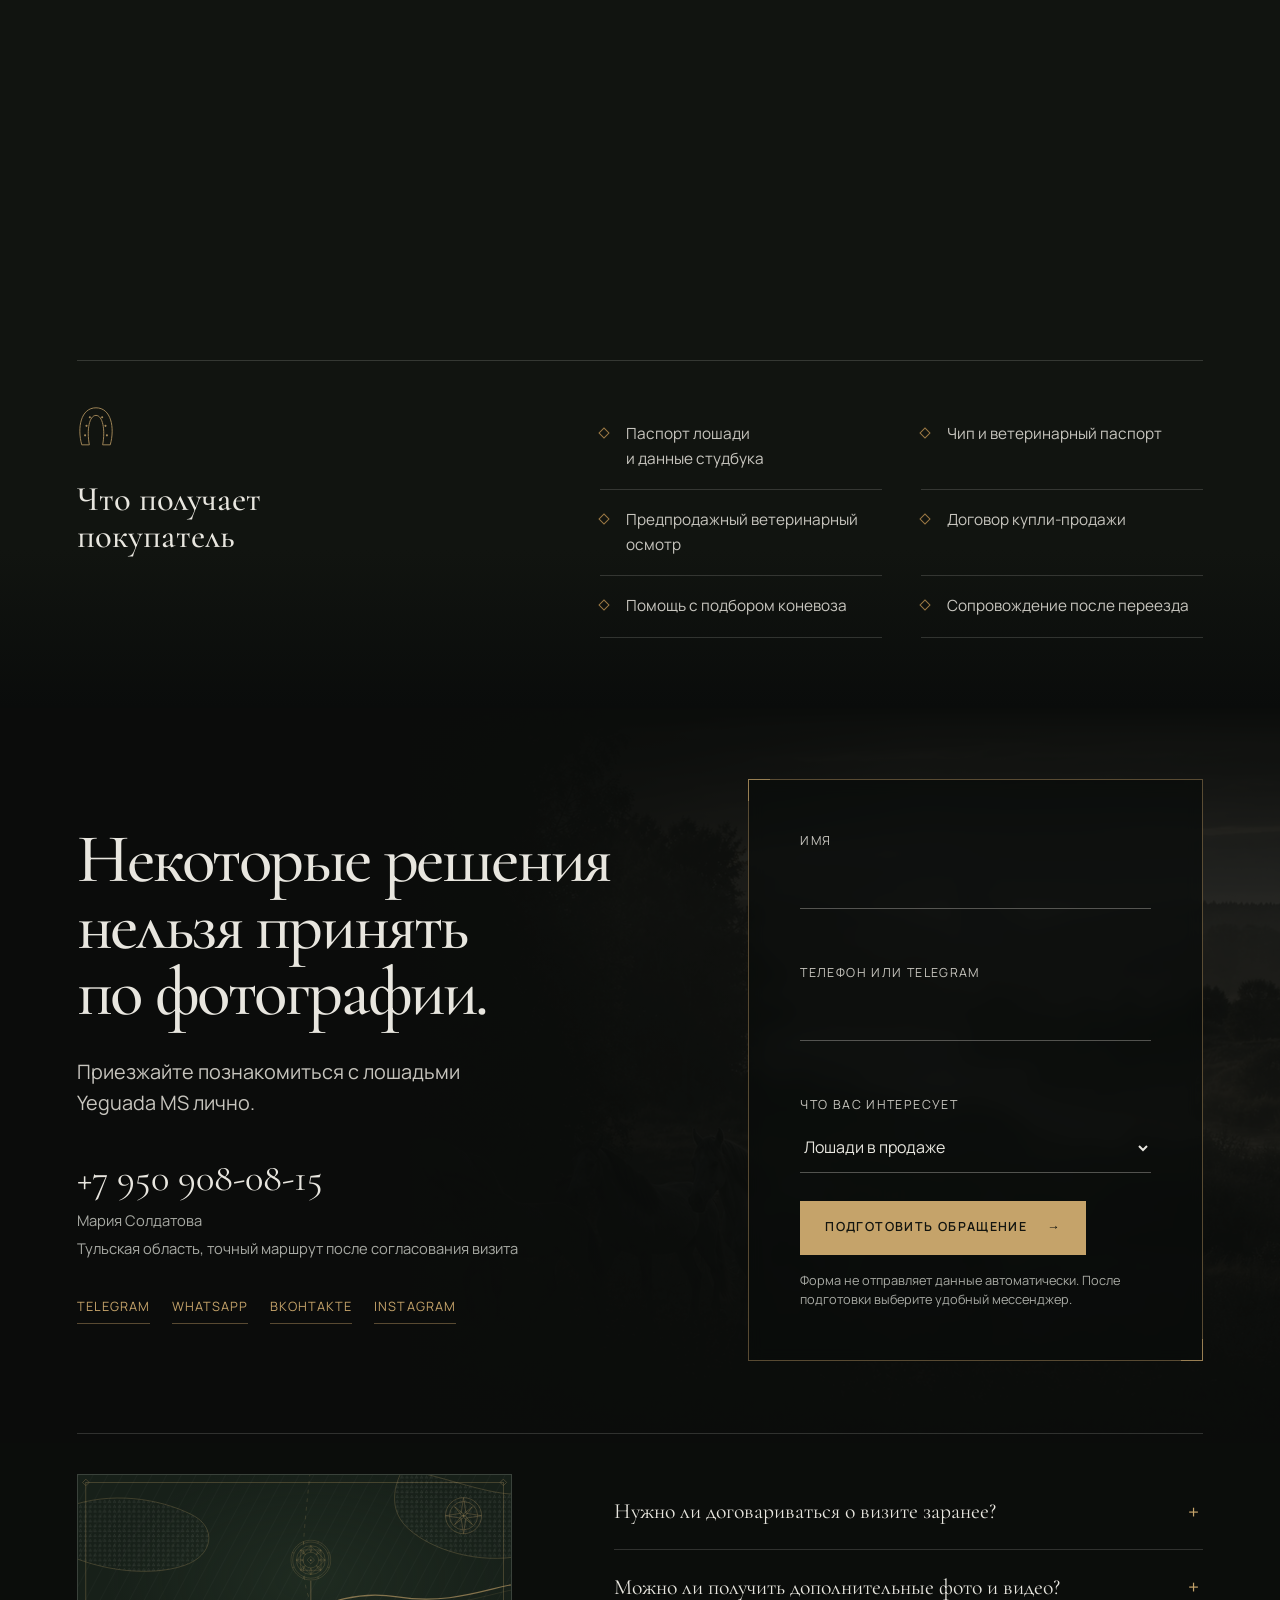
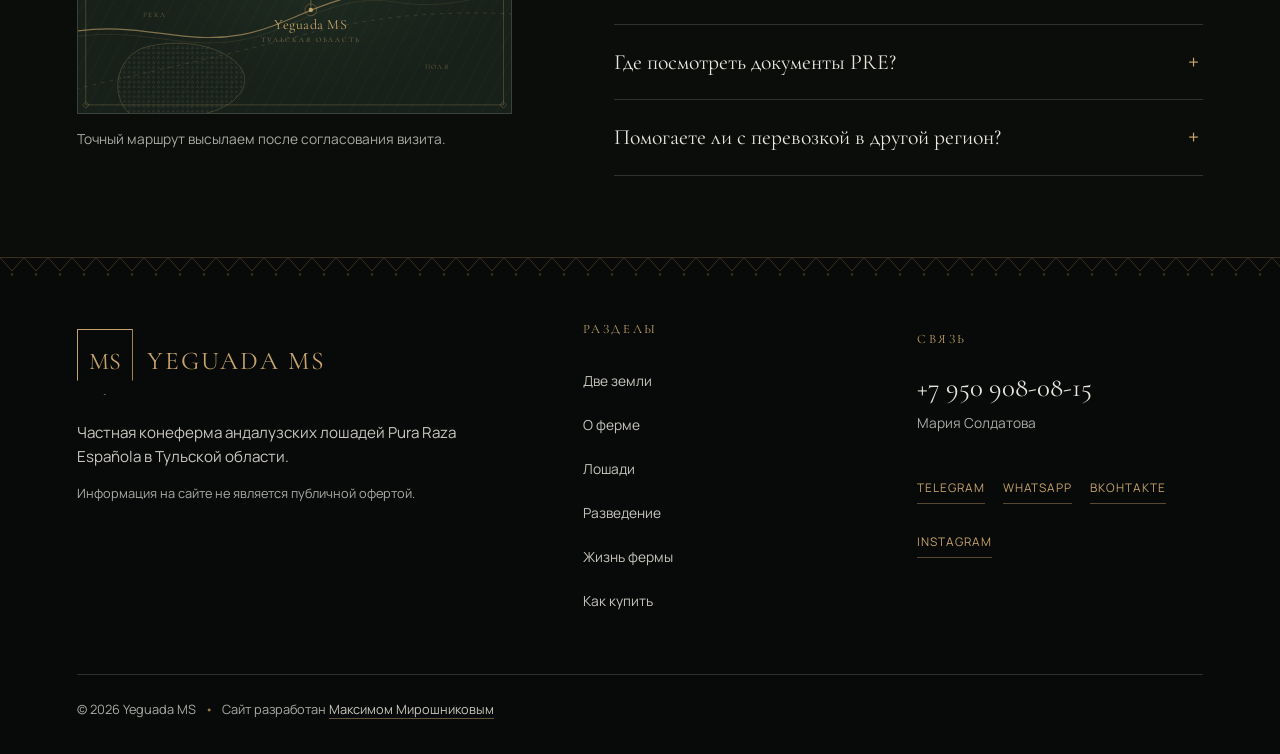
==== commit 5554f563: "1" ====
--- a/index.html
+++ b/index.html
@@ -417,18 +417,18 @@
             <ol class="lineage-track">
               <li class="lineage-node">
                 <span class="lineage-mark" aria-hidden="true"></span>
-                <span class="lineage-name">Bucefalo XXXII</span>
-                <span class="lineage-note">PRE, 2007, импорт из Испании</span>
+                <span class="lineage-name">Bucefalo&nbsp;XXXII</span>
+                <span class="lineage-note">PRE, 2007, импорт из&nbsp;Испании</span>
               </li>
               <li class="lineage-node">
                 <span class="lineage-mark" aria-hidden="true"></span>
                 <span class="lineage-name">Потомство фермы</span>
-                <span class="lineage-note">Более 100 голов по данным Yeguada MS</span>
+                <span class="lineage-note">Более 100&nbsp;голов по&nbsp;данным Yeguada&nbsp;MS</span>
               </li>
               <li class="lineage-node">
                 <span class="lineage-mark" aria-hidden="true"></span>
-                <span class="lineage-name">Магнифико YAD</span>
-                <span class="lineage-note">Внук, 2023, растёт на ферме</span>
+                <span class="lineage-name">Магнифико&nbsp;YAD</span>
+                <span class="lineage-note">Внук, 2023, растёт на&nbsp;ферме</span>
               </li>
             </ol>
           </div>
@@ -440,51 +440,51 @@
       <div class="page-shell section-heading life-heading">
         <p class="section-number reveal"><span>V</span></p>
         <h2 id="life-title" class="section-title reveal">Земля формирует движение.</h2>
-        <p class="lead reveal">Чернозёмные поля, холмистые пастбища, река и табунное содержание создают естественную среду для молодняка и взрослых лошадей.</p>
+        <p class="lead reveal">Чернозёмные поля, холмистые пастбища, река и&nbsp;табунное содержание создают естественную среду для&nbsp;молодняка и&nbsp;взрослых лошадей.</p>
       </div>
 
       <div class="life-gallery" aria-label="Жизнь на ферме">
         <figure class="life-frame life-frame-wide reveal-media">
           <img src="assets/bucefalo-01.jpg" alt="Серый андалузский жеребец на пастбище фермы" width="1080" height="720">
-          <figcaption>Пастбища у реки</figcaption>
+          <figcaption>Пастбища у&nbsp;реки</figcaption>
         </figure>
         <figure class="life-frame reveal-media">
           <img src="assets/pasture.jpg" alt="Кобылы и жеребёнок на пастбище Yeguada MS" width="1080" height="720">
-          <figcaption>Кобылы и молодняк</figcaption>
+          <figcaption>Кобылы и&nbsp;молодняк</figcaption>
         </figure>
         <figure class="life-frame reveal-media">
           <img src="assets/ranch-01.jpg" alt="Конная тренировка на территории ранчо" width="1080" height="720">
-          <figcaption>Тренировки на ранчо</figcaption>
+          <figcaption>Тренировки на&nbsp;ранчо</figcaption>
         </figure>
         <figure class="life-frame life-frame-wide reveal-media">
           <img src="assets/ranch-02.jpg" alt="Лошадь и всадница в поле на закате" width="1080" height="720">
-          <figcaption>Лето в Тульской области</figcaption>
+          <figcaption>Лето в&nbsp;Тульской области</figcaption>
         </figure>
       </div>
 
       <div class="seasons">
         <div class="page-shell seasons-head">
           <div class="seam seam--ru reveal" aria-hidden="true"></div>
-          <h3 class="seasons-title reveal">Год на ферме</h3>
-          <p class="seasons-lead reveal">Четыре состояния одной земли. Лошади проходят их полностью, и это видно в них.</p>
+          <h3 class="seasons-title reveal">Год на&nbsp;ферме</h3>
+          <p class="seasons-lead reveal">Четыре состояния одной земли. Лошади проходят их&nbsp;полностью, и&nbsp;это видно в&nbsp;них.</p>
         </div>
 
         <div class="seasons-track">
           <figure class="season-frame reveal-media">
             <img src="assets/season-spring.webp" alt="Первые жеребята на весеннем пастбище" width="1122" height="1402">
-            <figcaption><span class="season-label">Весна</span> Первые жеребята, талая вода в оврагах</figcaption>
+            <figcaption><span class="season-label">Весна</span> Первые жеребята, талая вода в&nbsp;оврагах</figcaption>
           </figure>
           <figure class="season-frame reveal-media">
             <img src="assets/season-summer.webp" alt="Табун в высокой траве летнего поля" width="1024" height="1536">
-            <figcaption><span class="season-label">Лето</span> Табун в поле, долгие переходы</figcaption>
+            <figcaption><span class="season-label">Лето</span> Табун в&nbsp;поле, долгие переходы</figcaption>
           </figure>
           <figure class="season-frame reveal-media">
             <img src="assets/season-autumn.webp" alt="Лошади в тумане над осенним оврагом" width="1024" height="1536">
-            <figcaption><span class="season-label">Осень</span> Туман над оврагами, тихая работа</figcaption>
+            <figcaption><span class="season-label">Осень</span> Туман над&nbsp;оврагами, тихая работа</figcaption>
           </figure>
           <figure class="season-frame reveal-media">
             <img src="assets/season-winter.webp" alt="Серая лошадь среди заснеженных берёз" width="1024" height="1536">
-            <figcaption><span class="season-label">Зима</span> Снег и берёзы, отдых и рост</figcaption>
+            <figcaption><span class="season-label">Зима</span> Снег и&nbsp;берёзы, отдых и&nbsp;рост</figcaption>
           </figure>
         </div>
       </div>
@@ -496,29 +496,29 @@
       <div class="page-shell section-heading">
         <p class="section-number reveal"><span>VI</span></p>
         <h2 id="buying-title" class="section-title reveal">Как проходит покупка.</h2>
-        <p class="lead reveal">Спокойный порядок без спешки. Лошадь такого уровня выбирают вживую и с документами на руках.</p>
+        <p class="lead reveal">Спокойный порядок без&nbsp;спешки. Лошадь такого уровня выбирают вживую и&nbsp;с&nbsp;документами на&nbsp;руках.</p>
       </div>
 
       <div class="page-shell steps">
         <article class="step reveal">
           <span class="step-num" aria-hidden="true">I</span>
           <h3>Заявка</h3>
-          <p>Напишите, какая лошадь интересует. Пришлём актуальные фото, видео в движении и под седлом, состав документов.</p>
+          <p>Напишите, какая лошадь интересует. Пришлём актуальные фото, видео в&nbsp;движении и&nbsp;под&nbsp;седлом, состав документов.</p>
         </article>
         <article class="step reveal">
           <span class="step-num" aria-hidden="true">II</span>
-          <h3>Визит на ферму</h3>
-          <p>Лошадь показывают в руках, на корде и в движении по пастбищу. Столько времени, сколько нужно для решения.</p>
+          <h3>Визит на&nbsp;ферму</h3>
+          <p>Лошадь показывают в&nbsp;руках, на&nbsp;корде и&nbsp;в&nbsp;движении по&nbsp;пастбищу. Столько времени, сколько нужно для&nbsp;решения.</p>
         </article>
         <article class="step reveal">
           <span class="step-num" aria-hidden="true">III</span>
-          <h3>Осмотр и документы</h3>
-          <p>Предпродажный ветеринарный осмотр, снимки по договорённости. Проверка паспорта и данных студбука.</p>
+          <h3>Осмотр и&nbsp;документы</h3>
+          <p>Предпродажный ветеринарный осмотр, снимки по&nbsp;договорённости. Проверка паспорта и&nbsp;данных студбука.</p>
         </article>
         <article class="step reveal">
           <span class="step-num" aria-hidden="true">IV</span>
           <h3>Перевозка</h3>
-          <p>Помогаем с коневозом и оформлением перемещения. Первые недели на новом месте остаёмся на связи.</p>
+          <p>Помогаем с&nbsp;коневозом и&nbsp;оформлением перемещения. Первые недели на&nbsp;новом месте остаёмся на&nbsp;связи.</p>
         </article>
       </div>
 
@@ -528,11 +528,11 @@
           <h3>Что получает покупатель</h3>
         </div>
         <ul class="included-list">
-          <li>Паспорт лошади и данные студбука</li>
-          <li>Чип и ветеринарный паспорт</li>
+          <li>Паспорт лошади и&nbsp;данные студбука</li>
+          <li>Чип и&nbsp;ветеринарный паспорт</li>
           <li>Предпродажный ветеринарный осмотр</li>
           <li>Договор купли-продажи</li>
-          <li>Помощь с подбором коневоза</li>
+          <li>Помощь с&nbsp;подбором коневоза</li>
           <li>Сопровождение после переезда</li>
         </ul>
       </div>
@@ -543,8 +543,8 @@
       <div class="page-shell contact-grid">
         <div class="contact-copy">
           <p class="section-number reveal"><span>VII</span></p>
-          <h2 id="contacts-title" class="section-title reveal">Некоторые решения нельзя принять по фотографии.</h2>
-          <p class="lead reveal">Приезжайте познакомиться с лошадьми Yeguada MS лично.</p>
+          <h2 id="contacts-title" class="section-title reveal">Некоторые решения нельзя принять по&nbsp;фотографии.</h2>
+          <p class="lead reveal">Приезжайте познакомиться с&nbsp;лошадьми Yeguada&nbsp;MS лично.</p>
 
           <div class="contact-direct reveal">
             <a href="tel:+79509080815">+7 950 908-08-15</a>
@@ -582,7 +582,7 @@
             </select>
           </div>
           <button class="button button-primary" type="submit">Подготовить обращение <span aria-hidden="true">→</span></button>
-          <p class="form-hint">Форма не отправляет данные автоматически. После подготовки выберите удобный мессенджер.</p>
+          <p class="form-hint">Форма не&nbsp;отправляет данные автоматически. После подготовки выберите удобный мессенджер.</p>
           <div class="form-success" role="status" tabindex="-1" hidden>
             <strong>Обращение подготовлено.</strong>
             <p data-form-summary></p>
@@ -644,20 +644,20 @@
 
         <div class="faq" aria-label="Частые вопросы">
           <details>
-            <summary>Нужно ли договариваться о визите заранее?</summary>
-            <p>Да. Свяжитесь с Марией и согласуйте дату перед поездкой.</p>
+            <summary>Нужно&nbsp;ли договариваться о&nbsp;визите заранее?</summary>
+            <p>Да. Свяжитесь с&nbsp;Марией и&nbsp;согласуйте дату перед поездкой.</p>
           </details>
           <details>
-            <summary>Можно ли получить дополнительные фото и видео?</summary>
-            <p>Запросите актуальные материалы конкретной лошади напрямую у фермы.</p>
+            <summary>Можно&nbsp;ли получить дополнительные фото и&nbsp;видео?</summary>
+            <p>Запросите актуальные материалы конкретной лошади напрямую у&nbsp;фермы.</p>
           </details>
           <details>
             <summary>Где посмотреть документы PRE?</summary>
-            <p>Документы и данные студбука показываются для конкретной лошади по запросу.</p>
+            <p>Документы и&nbsp;данные студбука показываются для&nbsp;конкретной лошади по&nbsp;запросу.</p>
           </details>
           <details>
-            <summary>Помогаете ли с перевозкой в другой регион?</summary>
-            <p>Да. Подбираем коневоз и помогаем с оформлением перемещения.</p>
+            <summary>Помогаете&nbsp;ли с&nbsp;перевозкой в&nbsp;другой регион?</summary>
+            <p>Да. Подбираем коневоз и&nbsp;помогаем с&nbsp;оформлением перемещения.</p>
           </details>
         </div>
       </div>
@@ -673,8 +673,8 @@
           <span class="brand-mark" aria-hidden="true">MS</span>
           <span class="brand-wordmark">Yeguada MS</span>
         </a>
-        <p class="footer-line">Частная конеферма андалузских лошадей Pura Raza Española в Тульской области.</p>
-        <p class="legal-placeholder">Информация на сайте не является публичной офертой.</p>
+        <p class="footer-line">Частная конеферма андалузских лошадей Pura Raza Española в&nbsp;Тульской области.</p>
+        <p class="legal-placeholder">Информация на&nbsp;сайте не&nbsp;является публичной офертой.</p>
       </div>
 
       <nav class="footer-nav" aria-label="Навигация в подвале">
@@ -720,7 +720,7 @@
 
         <dl class="dialog-specs" data-dialog-specs></dl>
 
-        <p class="dialog-note">Актуальные данные, дополнительные фото и документы предоставим по запросу.</p>
+        <p class="dialog-note">Актуальные данные, дополнительные фото и&nbsp;документы предоставим по&nbsp;запросу.</p>
         <a class="button button-primary" href="#contacts" data-dialog-contact>Запросить материалы <span aria-hidden="true">→</span></a>
       </div>
     </div>
--- a/styles.css
+++ b/styles.css
@@ -1690,7 +1690,9 @@
   padding: clamp(32px, 5vw, 76px);
   min-height: 0;
   overflow-y: auto;
-  align-content: center;
+  /* safe: центрируем, пока досье помещается; при переполнении прижимаем
+     к верху, иначе начало текста уходит выше scrollTop = 0 и не достаётся. */
+  align-content: safe center;
 }
 
 .horse-dialog[open] .dialog-copy {
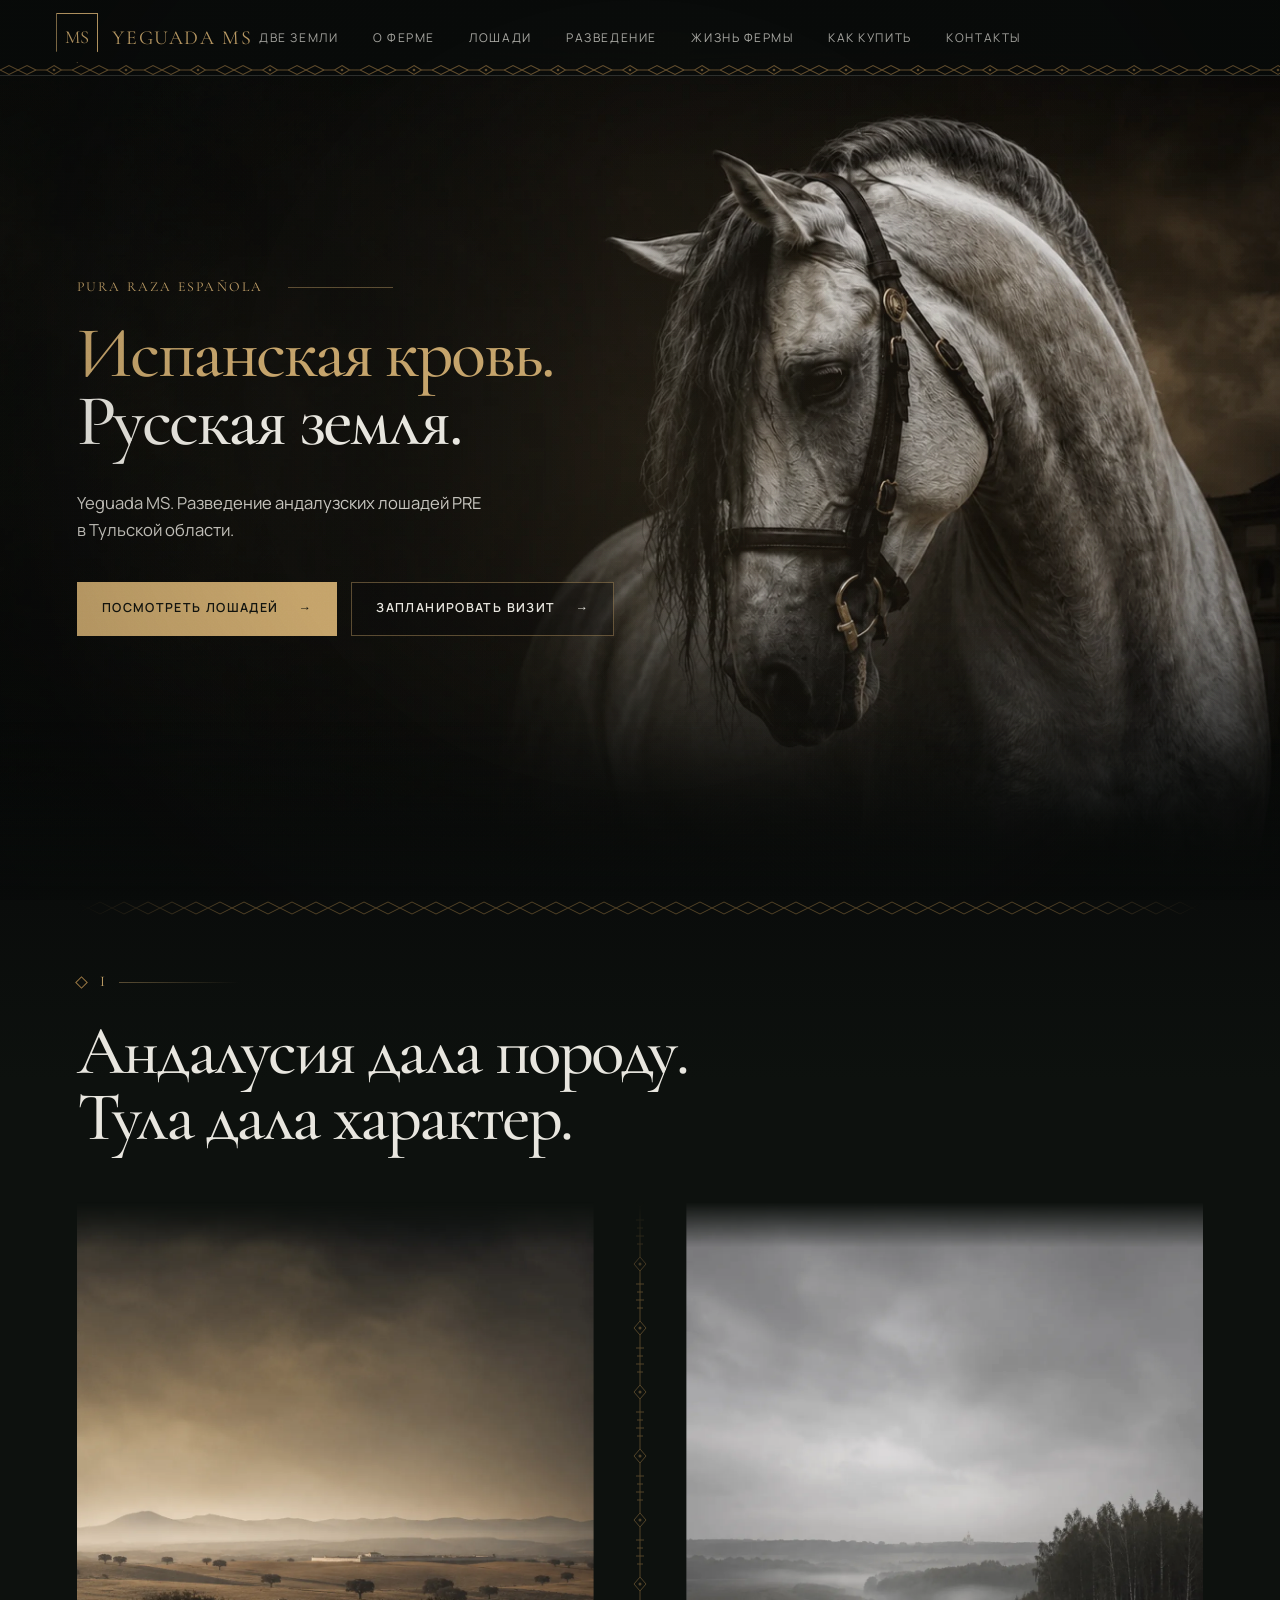
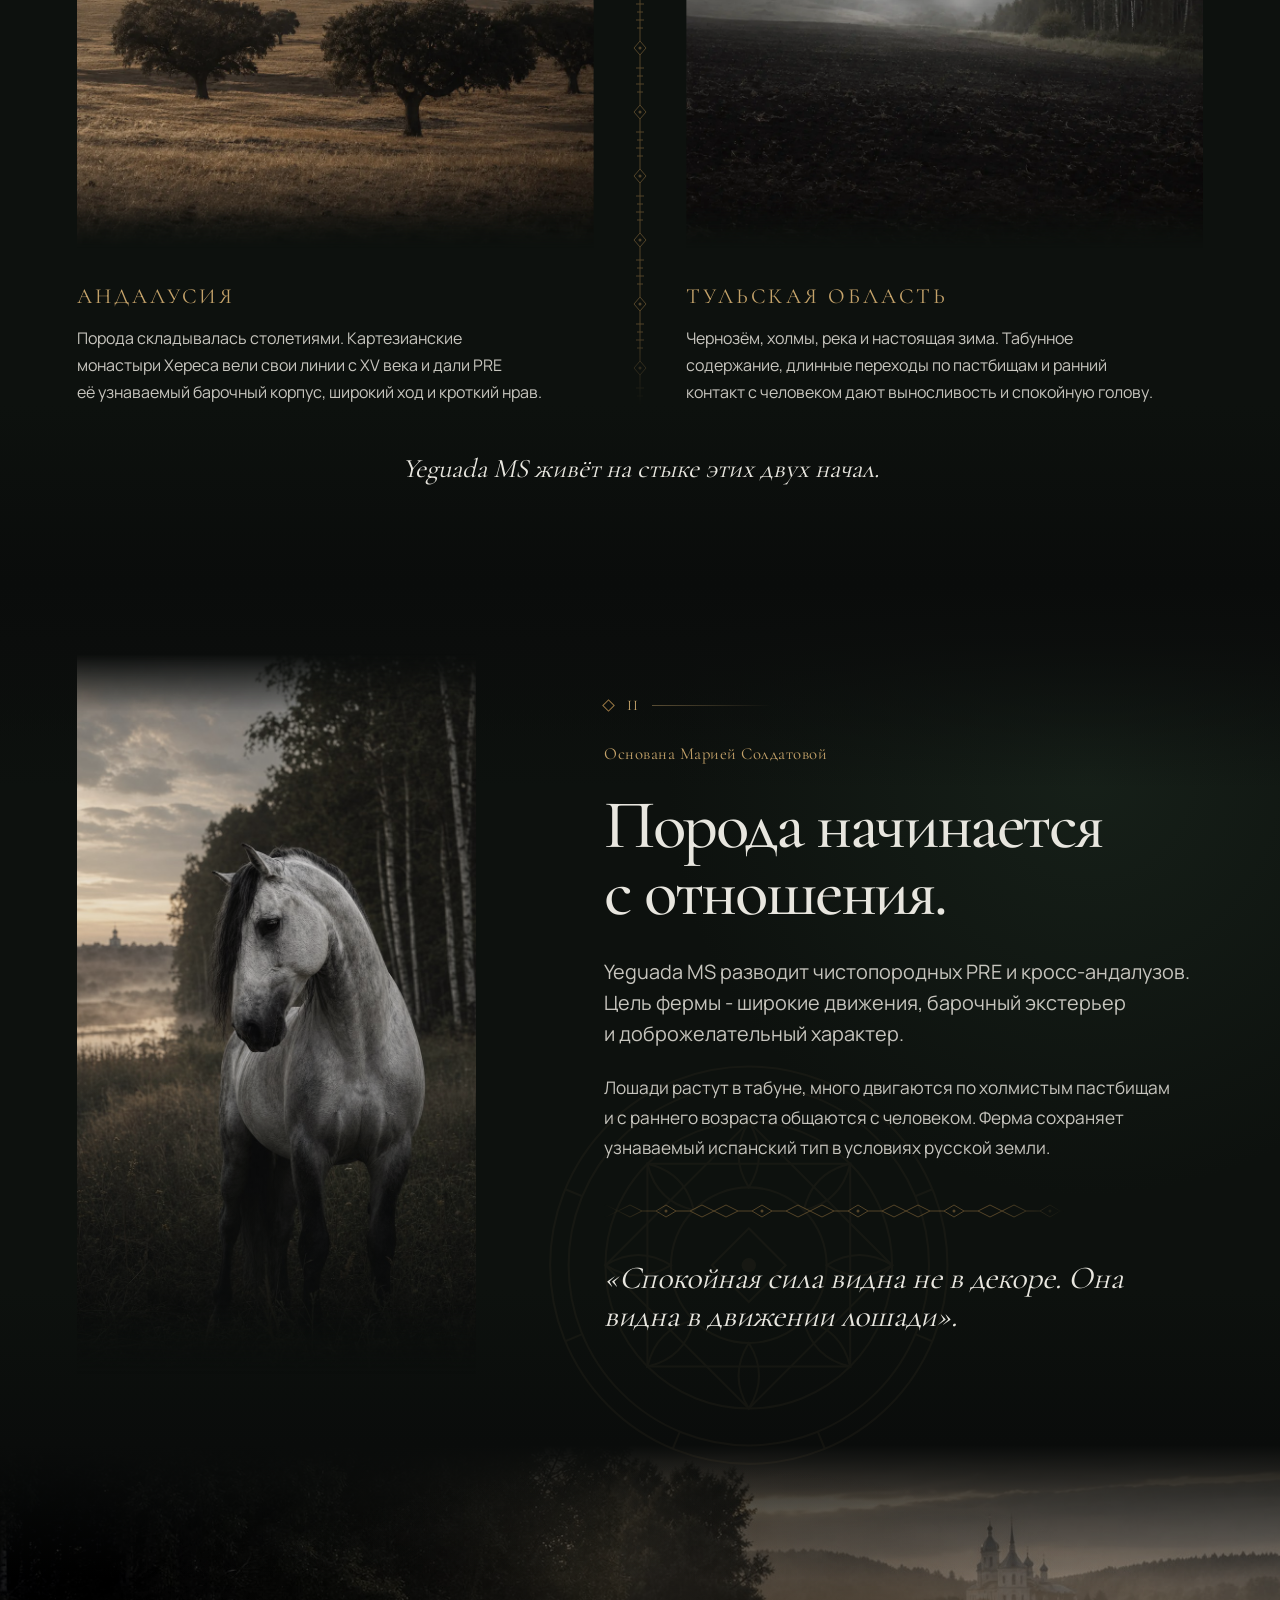
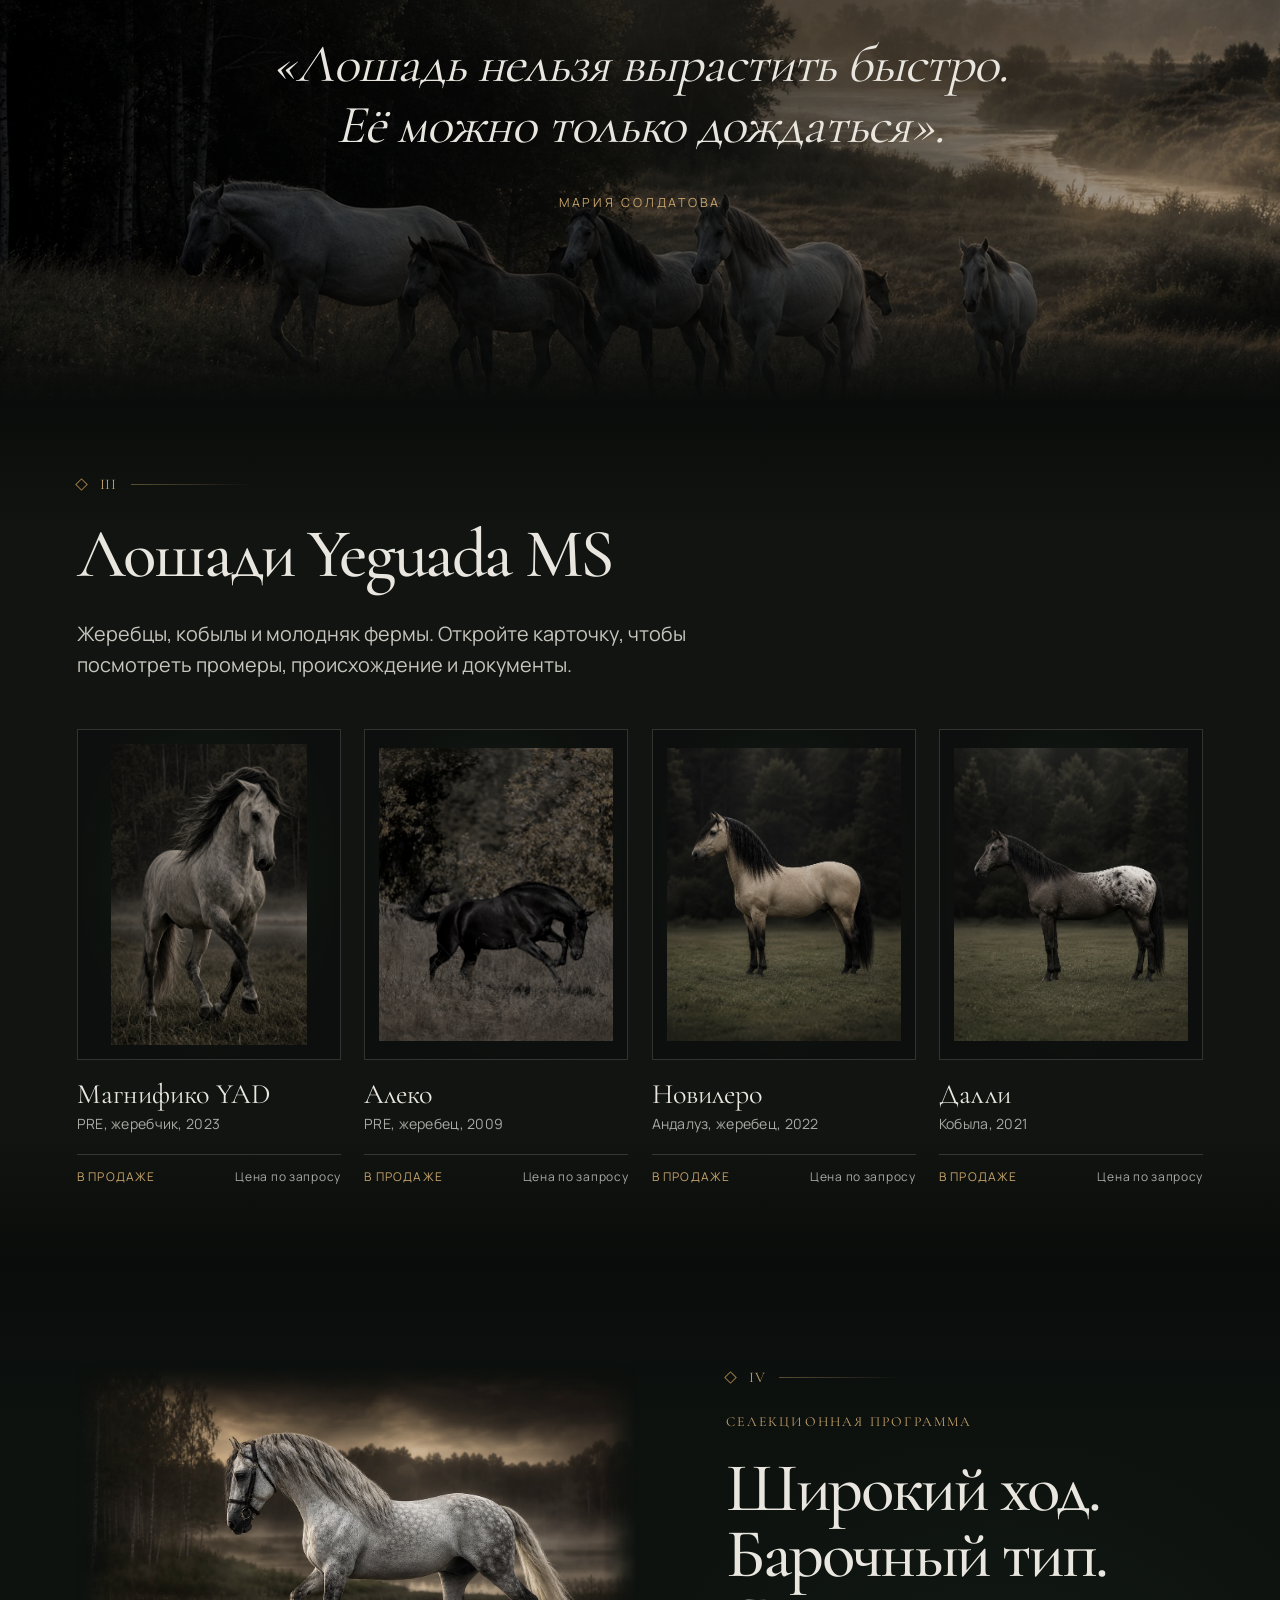
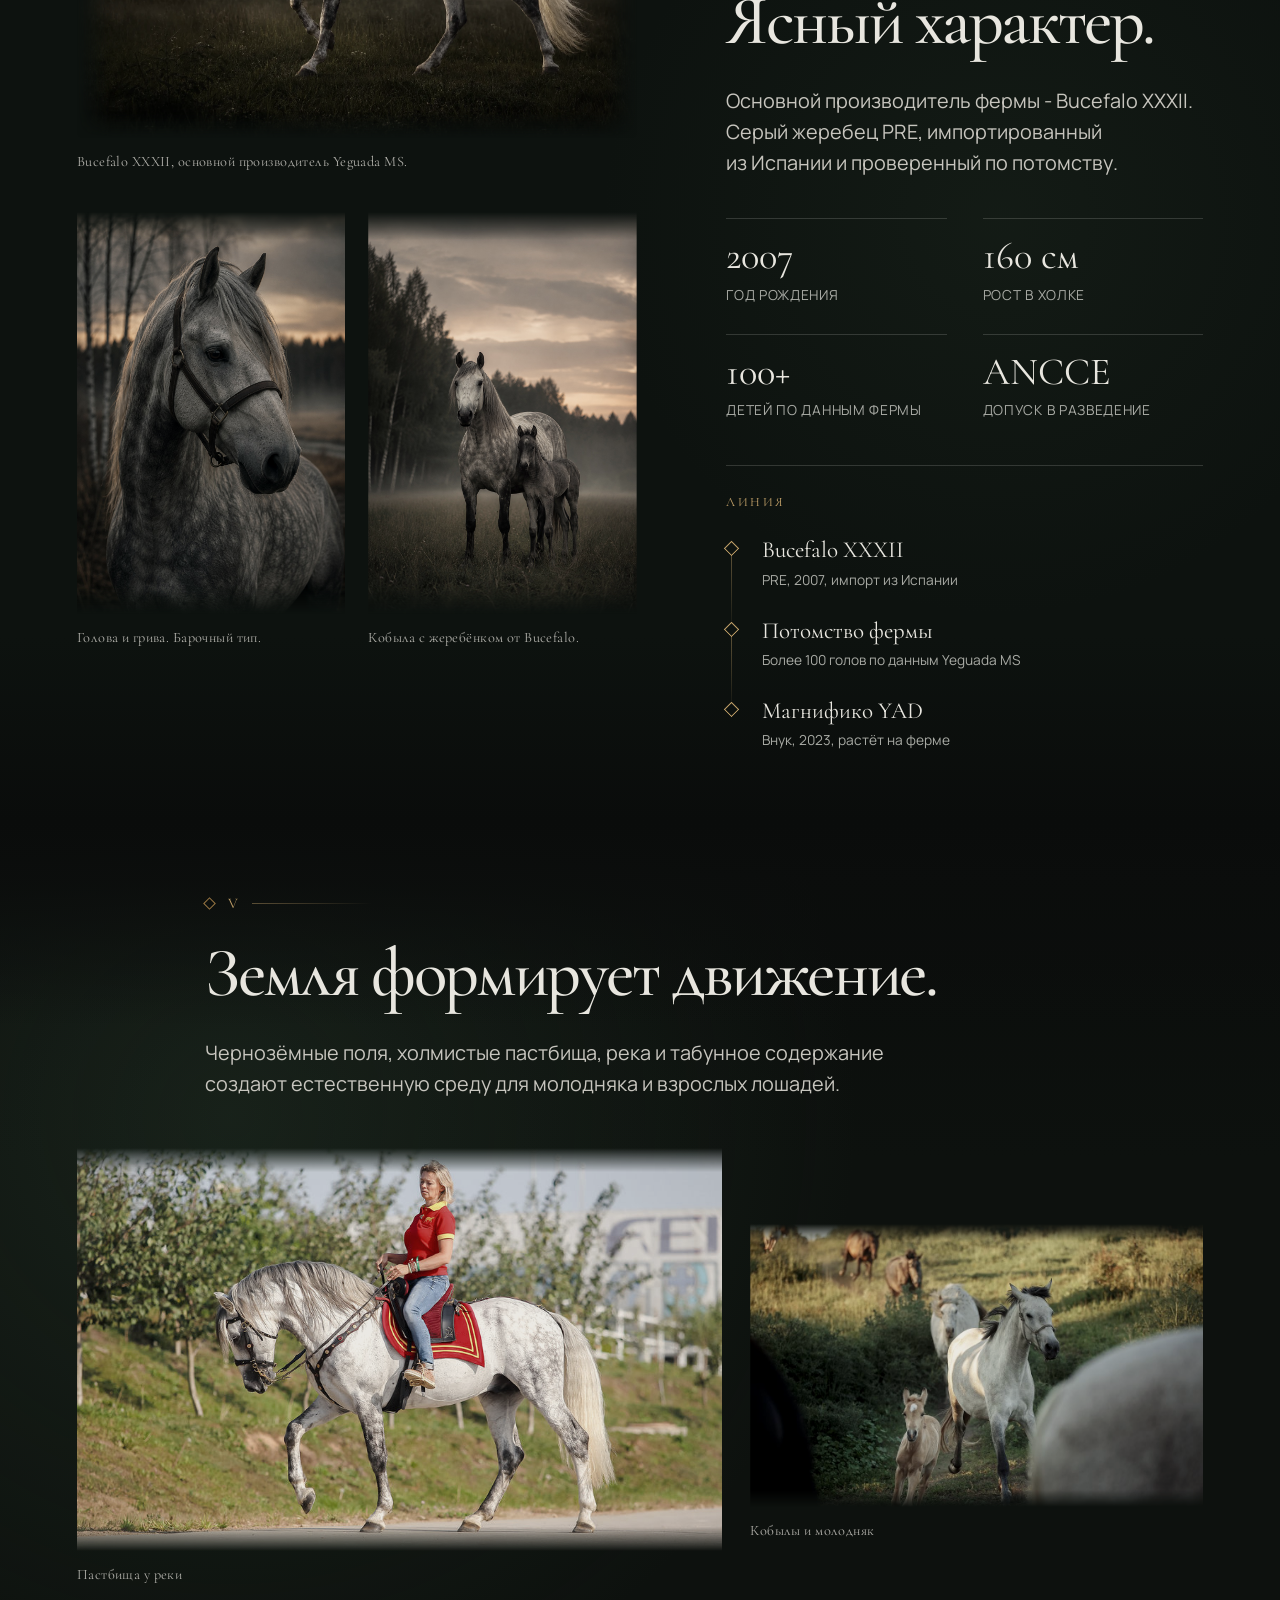
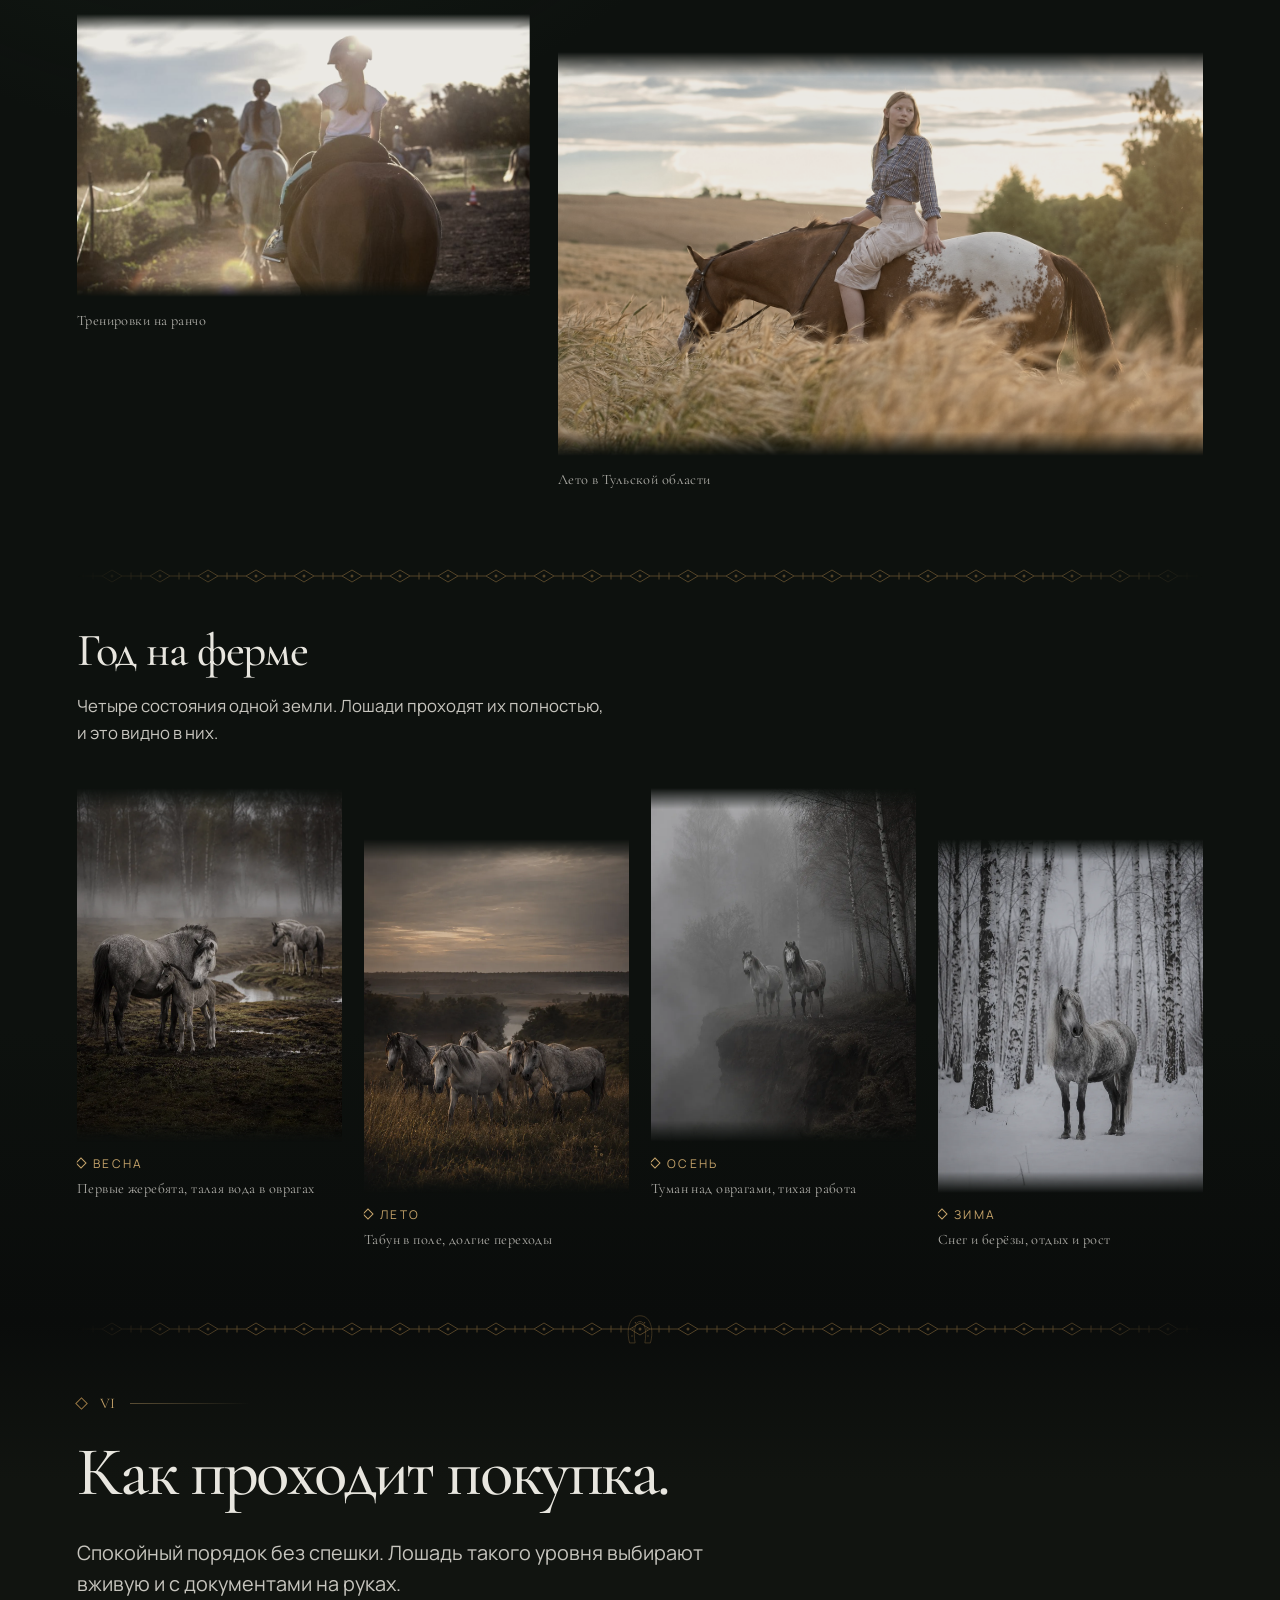
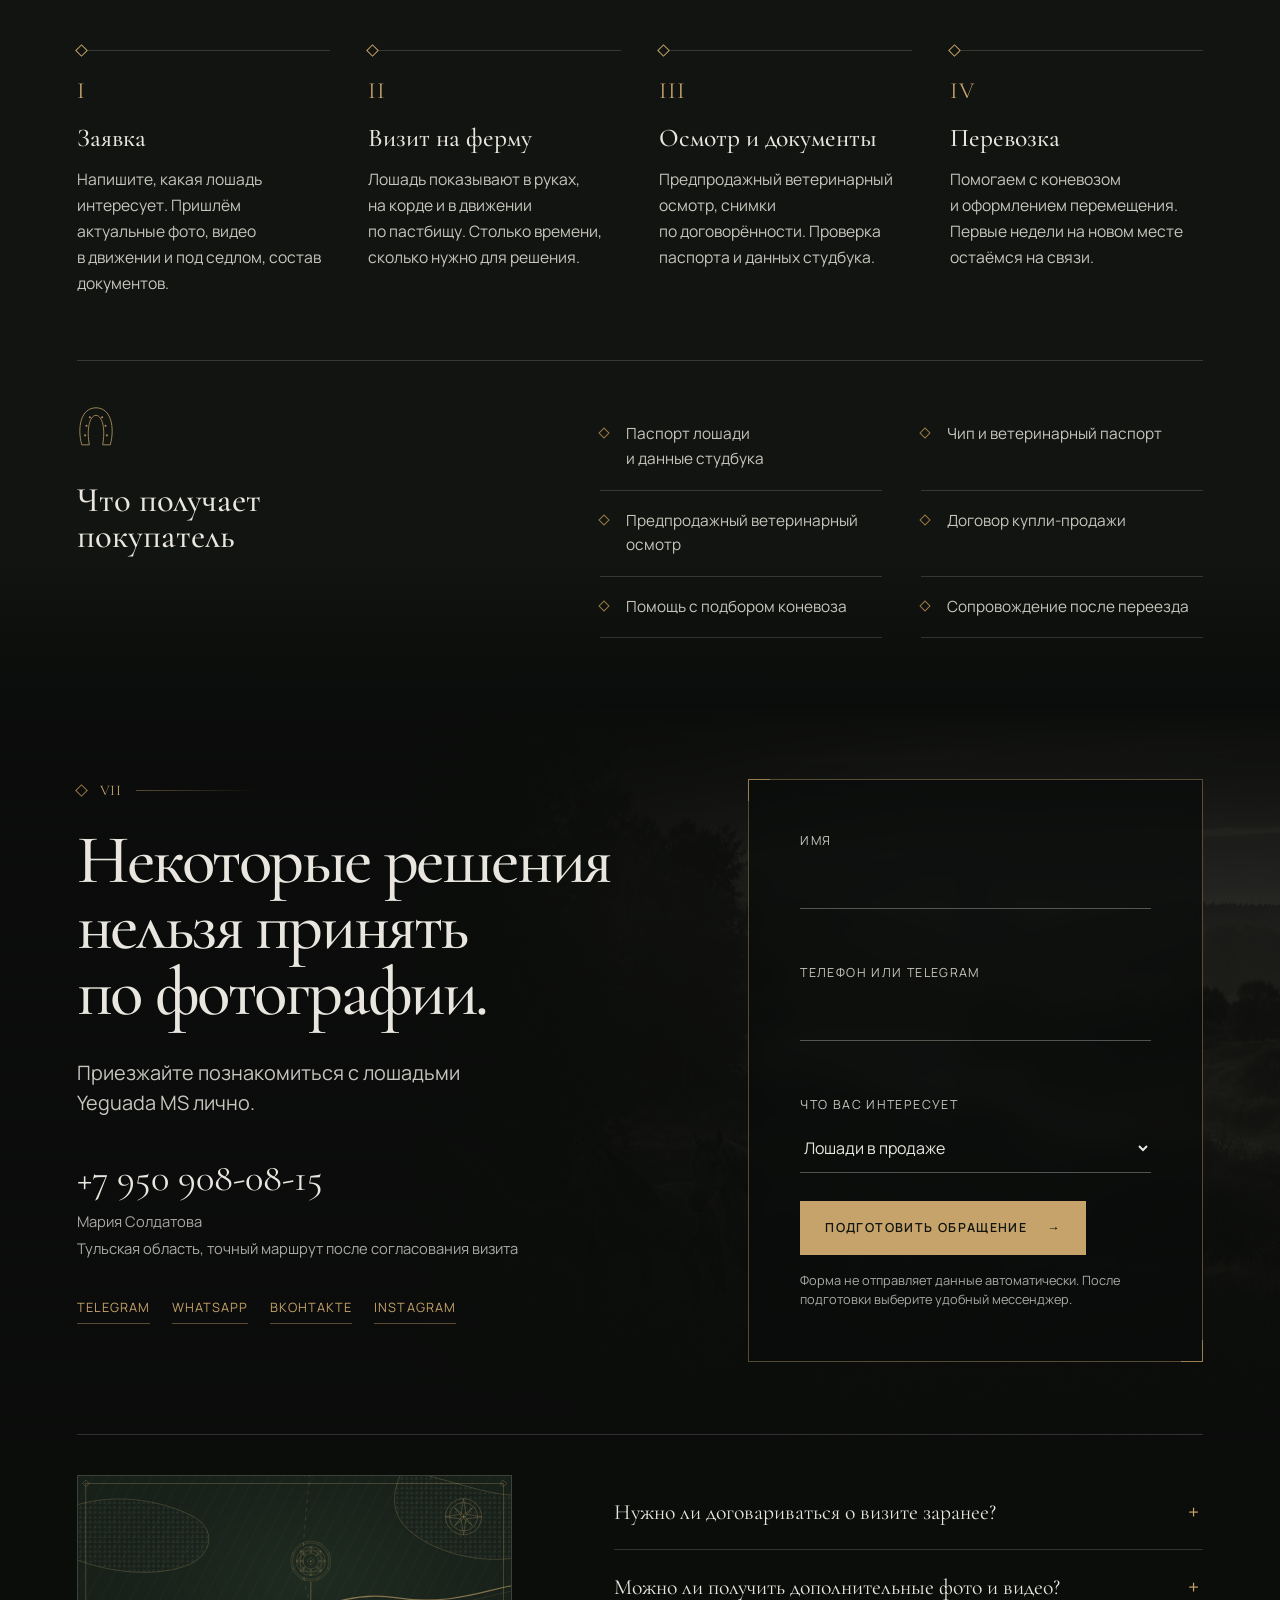
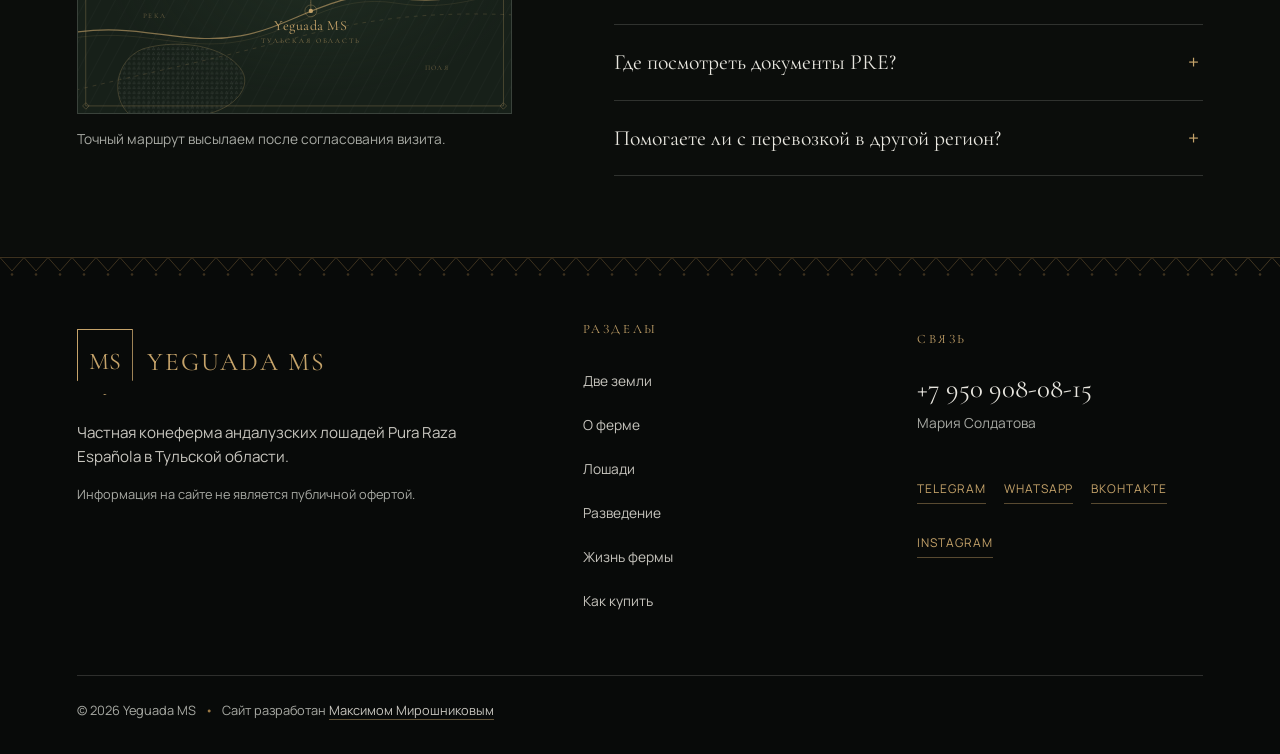
==== commit 42c01368: "1" ====
--- a/index.html
+++ b/index.html
@@ -26,7 +26,9 @@
          должны остаться видимыми, а не ждать класса, который не придёт. -->
     <style>
       .reveal,
-      .reveal-media {
+      .reveal-media,
+      .quote-word,
+      .hero-title span {
         opacity: 1 !important;
         transform: none !important;
         clip-path: none !important;
@@ -40,6 +42,24 @@
       .seam::before,
       .seam-v::before {
         clip-path: none !important;
+      }
+
+      .section-number::after,
+      .step::after {
+        transform: none !important;
+      }
+
+      .section-number::before,
+      .step::before {
+        transform: rotate(45deg) !important;
+      }
+
+      .lineage-node::before {
+        transform: none !important;
+      }
+
+      .lineage-mark {
+        opacity: 1 !important;
       }
     </style>
   </noscript>
@@ -192,6 +212,7 @@
         </picture>
       </div>
       <div class="hero-shade" aria-hidden="true"></div>
+      <div class="hero-grain" aria-hidden="true"></div>
 
       <div class="hero-content page-shell">
         <p class="hero-kicker reveal">Pura Raza Española</p>
@@ -218,7 +239,7 @@
       </div>
 
       <div class="diptych">
-        <figure class="diptych-panel diptych-panel--es reveal-media">
+        <figure class="diptych-panel diptych-panel--es reveal-media" tabindex="0">
           <img src="assets/two-lands-andalusia.webp" alt="Сухая андалузская равнина с пробковыми дубами на рассвете" width="1122" height="1402">
           <figcaption>
             <span class="diptych-place">Андалусия</span>
@@ -228,7 +249,7 @@
 
         <div class="seam-v reveal" aria-hidden="true"></div>
 
-        <figure class="diptych-panel diptych-panel--ru reveal-media">
+        <figure class="diptych-panel diptych-panel--ru reveal-media" tabindex="0">
           <img src="assets/two-lands-russia.webp" alt="Берёзовая опушка и туманное поле в Тульской области" width="1122" height="1402">
           <figcaption>
             <span class="diptych-place">Тульская область</span>
@@ -491,7 +512,7 @@
     </section>
 
     <section class="buying section" id="buying" aria-labelledby="buying-title">
-      <div class="seam seam--ru seam--wide reveal" aria-hidden="true"></div>
+      <div class="seam seam--ru seam--wide seam--brand reveal" aria-hidden="true"></div>
 
       <div class="page-shell section-heading">
         <p class="section-number reveal"><span>VI</span></p>
--- a/styles.css
+++ b/styles.css
@@ -34,6 +34,21 @@
   unicode-range: U+0000-00FF, U+0131, U+0152-0153, U+02BB-02BC, U+02C6, U+02DA, U+02DC, U+0304, U+0308, U+0329, U+2000-206F, U+20AC, U+2122, U+2191, U+2193, U+2212, U+2215, U+FEFF, U+FFFD;
 }
 
+/* Золото объявлено цветом, а не просто переменной: незарегистрированную
+   переменную браузер меняет скачком, а нам нужен плавный налив света.
+   Отсюда общее свечение страницы - см. gold-breath. */
+@property --gold {
+  syntax: "<color>";
+  inherits: true;
+  initial-value: #c5a36a;
+}
+
+@property --gold-deep {
+  syntax: "<color>";
+  inherits: true;
+  initial-value: #9b7844;
+}
+
 :root {
   --ink: #0a0c0b;
   --ink-soft: #111410;
@@ -41,10 +56,27 @@
   --smoke: #a8aaa4;
   --ivory: #e8e6df;
   --ivory-muted: #c7c5be;
+  /* ЗОЛОТО. Никогда не пишите его числом в правилах - только через эти
+     токены. Всё, что берёт цвет отсюда, само подхватывает общее
+     свечение страницы (gold-breath) и живёт в одном такте с остальными
+     украшениями. Хардкод #c5a36a в новом правиле выпадет из свечения и
+     будет выглядеть тусклой заплаткой.
+
+     Полупрозрачное золото берите через color-mix от --gold, а не
+     через rgba с числами - см. --line-gold ниже.
+
+     --gold и --gold-deep дышат. --gold-fixed и --gold-deep-fixed стоят
+     ровно: они же задают точку покоя для самого свечения. */
   --gold: #c5a36a;
   --gold-deep: #9b7844;
+  --gold-fixed: #c5a36a;
+  --gold-deep-fixed: #9b7844;
   --line: rgba(232, 230, 223, 0.17);
+
+  /* Хайрлайны выводятся из --gold, поэтому дышат вместе с ним.
+     Первая строка - запасная для браузеров без color-mix. */
   --line-gold: rgba(197, 163, 106, 0.42);
+  --line-gold: color-mix(in srgb, var(--gold) 42%, transparent);
   --display: "Cormorant Garamond", "Times New Roman", serif;
   --sans: "Manrope", "Segoe UI", sans-serif;
   --shell: min(88vw, 1500px);
@@ -64,6 +96,27 @@
   /* ornament */
   --orn-opacity: 0.5;
   --orn-plate-opacity: 0.05;
+  --gold-light: #e2c88f;
+  --orn-glint-period: 4.5s;
+
+  /* Кромка золота: перелив вместо ровной краски. Одна форма на все
+     орнаменты, поэтому блик у всех читается как один и тот же металл. */
+  --orn-metal: linear-gradient(
+    90deg,
+    var(--gold-deep) 0 30%,
+    var(--gold) 40%,
+    var(--gold-light) 46%,
+    var(--gold) 52%,
+    var(--gold-deep) 62% 100%
+  );
+  --orn-metal-v: linear-gradient(
+    180deg,
+    var(--gold-deep) 0 30%,
+    var(--gold) 40%,
+    var(--gold-light) 46%,
+    var(--gold) 52%,
+    var(--gold-deep) 62% 100%
+  );
 }
 
 * {
@@ -79,7 +132,11 @@
 body {
   position: relative;
   margin: 0;
+  /* clip режет так же, но не делает из body контейнер прокрутки:
+     иначе scroll-driven анимации считают прогресс по нему и стоят.
+     Вторая строка перебивает первую там, где clip понимают. */
   overflow-x: hidden;
+  overflow-x: clip;
   background: var(--ink);
   color: var(--ivory);
   font-family: var(--sans);
@@ -128,7 +185,7 @@
 }
 
 ::selection {
-  background: var(--gold);
+  background: var(--gold-fixed);
   color: var(--ink);
 }
 
@@ -156,8 +213,10 @@
   -webkit-tap-highlight-color: transparent;
 }
 
+/* Рамка фокуса намеренно не дышит: мерцающий указатель - помеха,
+   а не украшение. */
 :focus-visible {
-  outline: 2px solid var(--gold);
+  outline: 2px solid var(--gold-fixed);
   outline-offset: 4px;
 }
 
@@ -269,7 +328,8 @@
   position: absolute;
   inset: 0;
   content: "";
-  background: var(--gold-deep);
+  background: var(--orn-metal);
+  background-size: 300% 100%;
   opacity: var(--orn-opacity);
   -webkit-mask-repeat: repeat-x;
   mask-repeat: repeat-x;
@@ -293,8 +353,10 @@
   mask-size: 96px 16px;
 }
 
-/* Русский: засеянное поле, ромб с точкой и берёзовые насечки */
-.seam--ru::before {
+/* Русский: засеянное поле, ромб с точкой и берёзовые насечки.
+   Ту же маску переиспользует шов под открытым вопросом FAQ. */
+.seam--ru::before,
+.faq summary::before {
   -webkit-mask-image: url("data:image/svg+xml,%3Csvg xmlns='http://www.w3.org/2000/svg' width='48' height='16'%3E%3Cg fill='none' stroke='%23000' stroke-width='1'%3E%3Cpath d='M0 8H14M34 8H48'/%3E%3Cpath d='M24 2L34 8L24 14L14 8Z'/%3E%3Cpath d='M5 4.5V11.5M43 4.5V11.5'/%3E%3C/g%3E%3Ccircle cx='24' cy='8' r='1.5' fill='%23000'/%3E%3C/svg%3E");
   mask-image: url("data:image/svg+xml,%3Csvg xmlns='http://www.w3.org/2000/svg' width='48' height='16'%3E%3Cg fill='none' stroke='%23000' stroke-width='1'%3E%3Cpath d='M0 8H14M34 8H48'/%3E%3Cpath d='M24 2L34 8L24 14L14 8Z'/%3E%3Cpath d='M5 4.5V11.5M43 4.5V11.5'/%3E%3C/g%3E%3Ccircle cx='24' cy='8' r='1.5' fill='%23000'/%3E%3C/svg%3E");
   -webkit-mask-size: 48px 16px;
@@ -317,6 +379,42 @@
   width: min(460px, 100%);
 }
 
+/* Клеймение. Один раз на весь сайт, на входе в «Как купить»:
+   подкова бьёт по шву, и шов от удара расходится в стороны.
+   Дальше идёт разговор про паспорт, чип и договор - клеймо
+   ставит на этом «заверено». Покой клейма - остывший металл,
+   он же состояние без JS и при reduce.
+
+   Коробка шва здесь выше линии: маска шва режет всё по border-box,
+   а подкова выступает над ним. Сама линия при этом не съезжает -
+   орнамент рисуется по центру (mask-position: center), а top
+   гасит прибавку высоты. */
+.seam--brand {
+  top: -16px;
+  height: 48px;
+  pointer-events: none;
+}
+
+.seam--brand::after {
+  position: absolute;
+  top: 50%;
+  left: 50%;
+  width: 28px;
+  height: 32px;
+  margin: -16px 0 0 -14px;
+  content: "";
+  background: var(--gold-deep);
+  opacity: 0.5;
+  -webkit-mask-image: url("data:image/svg+xml,%3Csvg xmlns='http://www.w3.org/2000/svg' viewBox='0 0 40 46'%3E%3Cg fill='none' stroke='%23000' stroke-width='1'%3E%3Cpath d='M5 43C0 25 4 4 20 4C36 4 40 25 35 43'/%3E%3Cpath d='M13 43C10 27 13 12 20 12C27 12 30 27 27 43'/%3E%3Cpath d='M5 43H13M35 43H27'/%3E%3C/g%3E%3Cg fill='%23000'%3E%3Ccircle cx='8.5' cy='33' r='1.1'/%3E%3Ccircle cx='10' cy='23' r='1.1'/%3E%3Ccircle cx='13.5' cy='14' r='1.1'/%3E%3Ccircle cx='26.5' cy='14' r='1.1'/%3E%3Ccircle cx='30' cy='23' r='1.1'/%3E%3Ccircle cx='31.5' cy='33' r='1.1'/%3E%3C/g%3E%3C/svg%3E");
+  mask-image: url("data:image/svg+xml,%3Csvg xmlns='http://www.w3.org/2000/svg' viewBox='0 0 40 46'%3E%3Cg fill='none' stroke='%23000' stroke-width='1'%3E%3Cpath d='M5 43C0 25 4 4 20 4C36 4 40 25 35 43'/%3E%3Cpath d='M13 43C10 27 13 12 20 12C27 12 30 27 27 43'/%3E%3Cpath d='M5 43H13M35 43H27'/%3E%3C/g%3E%3Cg fill='%23000'%3E%3Ccircle cx='8.5' cy='33' r='1.1'/%3E%3Ccircle cx='10' cy='23' r='1.1'/%3E%3Ccircle cx='13.5' cy='14' r='1.1'/%3E%3Ccircle cx='26.5' cy='14' r='1.1'/%3E%3Ccircle cx='30' cy='23' r='1.1'/%3E%3Ccircle cx='31.5' cy='33' r='1.1'/%3E%3C/g%3E%3C/svg%3E");
+  -webkit-mask-repeat: no-repeat;
+  mask-repeat: no-repeat;
+  -webkit-mask-size: contain;
+  mask-size: contain;
+  -webkit-mask-position: center;
+  mask-position: center;
+}
+
 /* Вертикальный шов диптиха: хайрлайн, ромбы и берёзовые насечки */
 .seam-v {
   position: relative;
@@ -329,7 +427,8 @@
   position: absolute;
   inset: 0;
   content: "";
-  background: var(--gold);
+  background: var(--orn-metal-v);
+  background-size: 100% 300%;
   opacity: var(--orn-opacity);
   -webkit-mask-repeat: repeat-y;
   mask-repeat: repeat-y;
@@ -345,7 +444,8 @@
 .frieze {
   width: 100%;
   height: 22px;
-  background: var(--gold-deep);
+  background: var(--orn-metal);
+  background-size: 300% 100%;
   opacity: 0.36;
   -webkit-mask-repeat: repeat-x;
   mask-repeat: repeat-x;
@@ -405,7 +505,14 @@
   max-width: 120px;
   height: 1px;
   content: "";
-  background: linear-gradient(90deg, var(--line-gold), transparent);
+  /* Два слоя: сверху едет блик, снизу лежит прежний хайрлайн.
+     Одним слоем нельзя - его собственное затухание вправо уехало бы
+     вместе с бликом. */
+  background:
+    linear-gradient(90deg, transparent 40%, var(--gold-light) 47%, transparent 54%),
+    linear-gradient(90deg, var(--line-gold), transparent);
+  background-size: 300% 100%, 100% 100%;
+  background-position: 130% 0, 0 0;
 }
 
 /* Угловые марки карточки: только два угла по диагонали */
@@ -570,7 +677,7 @@
 .desktop-nav a {
   position: relative;
   color: rgba(232, 230, 223, 0.72);
-  font-size: 0.72rem;
+  font-size: 0.75rem;
   letter-spacing: 0.13em;
   text-transform: uppercase;
   white-space: nowrap;
@@ -707,6 +814,9 @@
   background:
     linear-gradient(rgba(10, 12, 11, 0.96), rgba(10, 12, 11, 0.98)),
     url("assets/farm-herd.jpg") center / cover;
+  /* Панель скрыта атрибутом hidden, поэтому держим её в потоке
+     на время закрытия через discrete-переход display. */
+  transition: display 180ms allow-discrete;
 }
 
 .mobile-menu nav {
@@ -724,6 +834,23 @@
   font-family: var(--display);
   font-size: clamp(2rem, 10vw, 4.5rem);
   line-height: 1;
+  /* Закрытие: пункты уходят вниз разом и быстро. */
+  clip-path: inset(100% 0 0 0);
+  transition: clip-path 180ms ease-in;
+}
+
+/* Открытие: пункты вытираются снизу вверх, каждый следующий на 60 мс позже.
+   @starting-style даёт стартовое значение элементу, которого до этого
+   не было на экране; без поддержки меню просто открывается сразу. */
+.mobile-menu:not([hidden]) a {
+  clip-path: inset(0 0 0 0);
+  transition: clip-path 400ms var(--ease) calc(var(--i, 0) * 60ms);
+}
+
+@starting-style {
+  .mobile-menu:not([hidden]) a {
+    clip-path: inset(100% 0 0 0);
+  }
 }
 
 .hero {
@@ -769,6 +896,34 @@
   background:
     linear-gradient(90deg, rgba(8, 10, 9, 0.72) 0%, rgba(8, 10, 9, 0.56) 30%, rgba(8, 10, 9, 0.18) 49%, transparent 72%),
     linear-gradient(180deg, rgba(8, 10, 9, 0.42) 0%, transparent 19%, transparent 68%, #0a0c0b 100%);
+}
+
+/* Тёплое пятно света поверх затемнения. Само по себе почти не читается,
+   работает только когда очень медленно идёт поперёк кадра. soft-light
+   не осветляет тени, поэтому чёрный фон остаётся чёрным. */
+.hero-shade::after {
+  position: absolute;
+  inset: -30% -40%;
+  pointer-events: none;
+  content: "";
+  /* Единственное золото на сайте, которое намеренно не дышит вместе со
+     всеми: это свет по фотографии, а не украшение. Берёт --gold-fixed,
+     чтобы смена палитры до него всё-таки доходила. */
+  background: radial-gradient(ellipse 40% 60% at 50% 50%, rgba(197, 163, 106, 0.16), transparent 70%);
+  background: radial-gradient(ellipse 40% 60% at 50% 50%, color-mix(in srgb, var(--gold-fixed) 16%, transparent), transparent 70%);
+  mix-blend-mode: soft-light;
+}
+
+/* Плёночное зерно. Лежит выше фото и затемнения, но ниже шторки входа
+   (.hero::before, z-index 4). Запас 140px по кругу нужен под сдвиг. */
+.hero-grain {
+  position: absolute;
+  inset: -140px;
+  z-index: 3;
+  pointer-events: none;
+  opacity: 0.05;
+  background-image: url("data:image/svg+xml,%3Csvg xmlns='http://www.w3.org/2000/svg' width='140' height='140'%3E%3Cfilter id='n'%3E%3CfeTurbulence type='fractalNoise' baseFrequency='0.8' numOctaves='2' stitchTiles='stitch'/%3E%3C/filter%3E%3Crect width='140' height='140' filter='url(%23n)'/%3E%3C/svg%3E");
+  mix-blend-mode: overlay;
 }
 
 .hero-content {
@@ -861,9 +1016,13 @@
   transform: translateX(4px);
 }
 
+/* Заливка кнопки намеренно не дышит. Это большое сплошное пятно, а не
+   хайрлайн: пульсирующий призыв к действию читается как реклама. Плюс
+   у .button висит transition на background под ховер, и он бы всё
+   равно смазал свечение в кашу. */
 .button-primary {
-  border-color: var(--gold);
-  background: var(--gold);
+  border-color: var(--gold-fixed);
+  background: var(--gold-fixed);
   color: #12140f;
 }
 
@@ -1065,14 +1224,14 @@
 
 .horse-status {
   color: var(--gold);
-  font-size: 0.74rem;
+  font-size: 0.75rem;
   letter-spacing: 0.1em;
   text-transform: uppercase;
 }
 
 .horse-price {
   color: var(--smoke);
-  font-size: 0.74rem;
+  font-size: 0.75rem;
   letter-spacing: 0.06em;
 }
 
@@ -1362,7 +1521,7 @@
 .field-error {
   min-height: 18px;
   color: #efb5a6;
-  font-size: 0.72rem;
+  font-size: 0.75rem;
 }
 
 .form-hint {
@@ -1469,9 +1628,32 @@
   transform: translateY(-50%) rotate(45deg);
 }
 
+/* Подтверждение открытия: под вопросом дорисовывается русский шов.
+   Маска и металл берутся из .seam--ru, здесь только геометрия и прорисовка. */
+.faq summary::before {
+  position: absolute;
+  right: 0;
+  bottom: 7px;
+  left: 0;
+  content: "";
+  height: 16px;
+  background: var(--orn-metal);
+  background-size: 300% 100%;
+  opacity: var(--orn-opacity);
+  -webkit-mask-repeat: repeat-x;
+  mask-repeat: repeat-x;
+  clip-path: inset(0 100% 0 0);
+  transition: clip-path 0.4s ease;
+}
+
+.faq details[open] summary::before {
+  clip-path: inset(0 0 0 0);
+}
+
+/* Верхний отступ даёт шву воздух: без него линия липнет к ответу. */
 .faq details p {
   max-width: 560px;
-  margin: -4px 0 24px;
+  margin: 6px 0 24px;
   color: var(--smoke);
 }
 
@@ -1576,7 +1758,7 @@
   align-items: flex-end;
   border-bottom: 1px solid var(--line-gold);
   color: var(--gold);
-  font-size: 0.74rem;
+  font-size: 0.75rem;
   letter-spacing: 0.08em;
   text-transform: uppercase;
 }
@@ -1600,6 +1782,7 @@
 .site-author a {
   color: var(--ivory-muted);
   border-bottom: 1px solid rgba(197, 163, 106, 0.48);
+  border-bottom-color: color-mix(in srgb, var(--gold) 48%, transparent);
   transition: color 180ms ease, border-color 180ms ease;
 }
 
@@ -1645,7 +1828,7 @@
   border-bottom: 1px solid var(--line);
   background: rgba(10, 12, 11, 0.94);
   color: var(--gold);
-  font-size: 0.7rem;
+  font-size: 0.75rem;
   letter-spacing: 0.1em;
   text-align: right;
   text-transform: uppercase;
@@ -1701,7 +1884,7 @@
 
 .dialog-status {
   color: var(--gold);
-  font-size: 0.7rem;
+  font-size: 0.75rem;
   letter-spacing: 0.12em;
   text-transform: uppercase;
 }
@@ -1784,7 +1967,7 @@
   z-index: 3;
   content: "Кадр готовится";
   color: var(--smoke);
-  font-size: 0.68rem;
+  font-size: 0.75rem;
   letter-spacing: 0.22em;
   text-align: center;
   text-transform: uppercase;
@@ -1843,6 +2026,36 @@
 
 .diptych-panel--ru img {
   filter: saturate(0.85) contrast(1.05) brightness(0.97);
+}
+
+/* Створки отвечают друг другу: активная идёт к шву, вторая уходит в тень.
+   Гасим слоем, а не фильтром: фильтр здесь несёт разницу температур. */
+@media (prefers-reduced-motion: no-preference) and (hover: hover) {
+  .diptych-panel::after {
+    content: "";
+    grid-area: 1 / 1;
+    background: var(--ink);
+    opacity: 0;
+    pointer-events: none;
+    -webkit-mask-image: linear-gradient(180deg, transparent 0, #000 7%, #000 93%, transparent 100%);
+    mask-image: linear-gradient(180deg, transparent 0, #000 7%, #000 93%, transparent 100%);
+    transition: opacity 0.8s var(--ease);
+  }
+
+  .diptych:hover .diptych-panel:not(:hover)::after,
+  .diptych:has(.diptych-panel:focus-visible) .diptych-panel:not(:focus-visible)::after {
+    opacity: 0.28;
+  }
+
+  .diptych-panel--es:hover img,
+  .diptych-panel--es:focus-visible img {
+    transform: translateX(6px);
+  }
+
+  .diptych-panel--ru:hover img,
+  .diptych-panel--ru:focus-visible img {
+    transform: translateX(-6px);
+  }
 }
 
 .diptych-panel figcaption {
@@ -1887,7 +2100,10 @@
   position: relative;
   display: grid;
   min-height: min(62vh, 580px);
+  /* clip, а не hidden: набор цитаты идёт по скроллу страницы,
+     а контейнер прокрутки внутри секции сбил бы отсчёт */
   overflow: hidden;
+  overflow: clip;
   align-content: center;
 }
 
@@ -2007,6 +2223,7 @@
   width: 1px;
   content: "";
   background: linear-gradient(var(--line-gold), rgba(197, 163, 106, 0.08));
+  background: linear-gradient(var(--line-gold), color-mix(in srgb, var(--gold) 8%, transparent));
 }
 
 .lineage-node:last-child::before {
@@ -2021,6 +2238,16 @@
   height: 11px;
   border: 1px solid var(--gold);
   transform: rotate(45deg);
+}
+
+/* Слой заливки для вспышки в момент прихода линии. Базово погашен,
+   поэтому без JS и при reduced-motion ромб остаётся контурным. */
+.lineage-mark::after {
+  position: absolute;
+  inset: 1px;
+  content: "";
+  background: var(--gold);
+  opacity: 0;
 }
 
 .lineage-name {
@@ -2103,13 +2330,34 @@
 }
 
 .season-label {
+  position: relative;
   display: block;
   margin-bottom: 4px;
+  padding-left: 16px;
   color: var(--gold);
   font-family: var(--sans);
-  font-size: 0.7rem;
+  font-size: 0.75rem;
   letter-spacing: 0.2em;
   text-transform: uppercase;
+}
+
+/* Отметка года: тусклая до прихода кадра, разгорается вместе с ним.
+   Тот же контурный ромб, что у родословной и списка комплектации. */
+.season-label::before {
+  position: absolute;
+  top: 0.42em;
+  left: 0;
+  width: 6px;
+  height: 6px;
+  border: 1px solid var(--gold);
+  content: "";
+  opacity: 0.4;
+  transform: rotate(45deg);
+  transition: opacity 0.7s var(--ease) 0.18s;
+}
+
+.season-frame.is-visible .season-label::before {
+  opacity: 1;
 }
 
 /* ============================================================
@@ -2130,11 +2378,23 @@
 .step {
   position: relative;
   padding-top: 30px;
-  border-top: 1px solid var(--line);
-}
-
+}
+
+/* Линия шага — псевдоэлемент, а не border-top: border масштабировать нельзя */
+.step::after {
+  position: absolute;
+  top: 0;
+  left: 0;
+  width: 100%;
+  height: 1px;
+  content: "";
+  background: var(--line);
+}
+
+/* z-index: ромб рисуется после линии, иначе линия ложится поверх его заливки */
 .step::before {
   position: absolute;
+  z-index: 1;
   top: -4px;
   left: 0;
   width: 7px;
@@ -2286,7 +2546,7 @@
 
 .dialog-specs dt {
   color: var(--smoke);
-  font-size: 0.7rem;
+  font-size: 0.75rem;
   letter-spacing: 0.12em;
   text-transform: uppercase;
 }
@@ -2317,7 +2577,59 @@
 
 @keyframes hero-scroll-depth {
   to {
-    transform: translateY(4vh) scale(1.025);
+    transform: translateY(7vh) scale(1.04);
+  }
+}
+
+/* Кадр дышит: очень медленно и по независимому свойству scale, потому что
+   transform у картинки занят входом hero-image-arrival. Старт с задержкой
+   2 s - вход длится 1.75 s, стыка не будет. */
+@keyframes hero-breath {
+  from {
+    scale: 1.035;
+  }
+
+  to {
+    scale: 1.075;
+  }
+}
+
+@keyframes hero-light-sweep {
+  from {
+    translate: -22% 0;
+  }
+
+  to {
+    translate: 22% 0;
+  }
+}
+
+/* Зерно шевелится сдвигом слоя, а не background-position: сдвиг композитор
+   делает без перерисовки всего первого экрана. Слой на 140px шире с каждой
+   стороны, поэтому край не открывается. */
+@keyframes hero-grain-shift {
+  0% {
+    translate: 0 0;
+  }
+
+  20% {
+    translate: -14px 8px;
+  }
+
+  40% {
+    translate: 11px -12px;
+  }
+
+  60% {
+    translate: -8px -6px;
+  }
+
+  80% {
+    translate: 13px 10px;
+  }
+
+  100% {
+    translate: -11px 4px;
   }
 }
 
@@ -2352,6 +2664,54 @@
   }
 }
 
+/* Главный кадр «Разведения» идёт вбок: секция про широкий ход, и
+   движение должно быть горизонтальным. Масштаба тут нет - кадр лежит
+   в потоке с подписью под ним, увеличение наехало бы на подпись,
+   поэтому уезжающие края гасит боковая маска. Амплитуда в --drift-x,
+   на узком экране она вдвое тише. */
+@keyframes media-drift-lateral {
+  from {
+    translate: calc(var(--drift-x, 2%) * -1) 0;
+  }
+
+  to {
+    translate: var(--drift-x, 2%) 0;
+  }
+}
+
+/* Ромб садится с перелётом: приход линии в узел читается как событие */
+@keyframes lineage-mark-seat {
+  from {
+    opacity: 0;
+    transform: rotate(45deg) scale(0.45);
+  }
+
+  62% {
+    opacity: 1;
+    transform: rotate(45deg) scale(1.14);
+  }
+
+  to {
+    opacity: 1;
+    transform: rotate(45deg) scale(1);
+  }
+}
+
+/* Заливка вспыхивает золотом и гаснет обратно в контур */
+@keyframes lineage-mark-strike {
+  from {
+    opacity: 0;
+  }
+
+  38% {
+    opacity: 1;
+  }
+
+  to {
+    opacity: 0;
+  }
+}
+
 @keyframes hero-copy-drift {
   to {
     opacity: 0.34;
@@ -2364,14 +2724,87 @@
     animation: hero-curtain-reveal 1.05s var(--ease) 0.08s both;
   }
 
+  /* Вход и дыхание живут одним списком: порознь второе правило затёрло бы
+     первое, animation - шорткат. Свойства у них разные, transform против
+     scale, поэтому вместе не конфликтуют. */
   .is-ready .hero-media img {
-    animation: hero-image-arrival 1.75s var(--ease) 0.08s both;
+    animation:
+      hero-image-arrival 1.75s var(--ease) 0.08s both,
+      hero-breath 26s ease-in-out 2s infinite alternate backwards;
+  }
+
+  .hero-shade::after {
+    animation: hero-light-sweep 40s ease-in-out infinite alternate;
+  }
+
+  .hero-grain {
+    animation: hero-grain-shift 0.72s steps(6) infinite;
+  }
+
+  /* Параллакс по курсору: три слоя с разной глубиной. Фото уходит от
+     курсора сильнее всех, текст идёт навстречу - так первый экран читается
+     как окно, а не как плоская картинка.
+
+     Сидит на translate, потому что transform у всех трёх занят скролл-
+     анимациями ниже. Сглаживание даёт сам transition, отдельный цикл
+     догонки не нужен.
+
+     Запас под сдвиг даёт scale 1.035 у кадра (hero-breath): картинка шире
+     своей обёртки, поэтому чёрный край не открывается. */
+  @media (hover: hover) and (pointer: fine) {
+    .hero-media,
+    .hero-shade,
+    .hero-content {
+      transition: translate 0.55s var(--ease);
+    }
+
+    .hero-media {
+      translate: calc(var(--mx, 0) * -8px) calc(var(--my, 0) * -6px);
+    }
+
+    .hero-shade {
+      translate: calc(var(--mx, 0) * -4px) calc(var(--my, 0) * -3px);
+    }
+
+    .hero-content {
+      translate: calc(var(--mx, 0) * 5px) calc(var(--my, 0) * 4px);
+    }
   }
 
   .reveal {
     opacity: 0;
     transform: translateY(18px);
     transition: opacity 0.58s var(--ease), transform 0.58s var(--ease);
+  }
+
+  /* Заголовок первого экрана вытирается двумя строками навстречу:
+     золотая слева направо, светлая справа налево - тот же шов, что
+     держит весь сайт. Общий .reveal здесь снимается, иначе строки
+     ещё и всплывали бы.
+
+     Старт 0.9 с: до этого над первым экраном стоит шторка
+     .hero::before, она уходит к 1.13 с. Вытирание раньше шло бы
+     под шторкой.
+
+     Поля клипа по вертикали отрицательные - line-height 0.94 короче
+     выносных элементов, ровный inset срезал бы хвост у «р». */
+  .hero-title.reveal {
+    opacity: 1;
+    transform: none;
+    transition: none;
+  }
+
+  .hero-title span {
+    clip-path: inset(-0.2em 100% -0.2em -0.05em);
+    transition: clip-path 2.24s var(--ease) 0.9s;
+  }
+
+  .hero-title span:last-child {
+    clip-path: inset(-0.2em -0.05em -0.2em 100%);
+  }
+
+  .hero-title.is-visible span {
+    clip-path: inset(-0.2em -0.05em -0.2em -0.05em);
   }
 
   /* Кадр выезжает шторкой снизу вверх.
@@ -2413,6 +2846,61 @@
     transform: translateY(0);
   }
 
+  /* Цитата разрыва набирается по словам, а не приходит одним фейдом.
+     Общий .reveal здесь снимается: класс остаётся на месте, поэтому
+     без JS цитата всё равно видна. Слово проступает целиком, а не
+     вытирается по высоте: на середине хода срез разрезал бы буквы
+     пополам и читался как брак вёрстки, а не как набор. */
+  .break-quote.is-typeset {
+    opacity: 1;
+    transform: none;
+    transition: none;
+  }
+
+  .break-quote.is-typeset .quote-word {
+    display: inline-block;
+    opacity: 0;
+    transform: translateY(0.16em);
+    transition: opacity 2s var(--ease), transform 2s var(--ease);
+    transition-delay: calc(var(--i) * 120ms);
+  }
+
+  .break-quote.is-typeset.is-visible .quote-word {
+    opacity: 1;
+    transform: none;
+  }
+
+  @keyframes quote-word-in {
+    from {
+      opacity: 0;
+      transform: translateY(0.16em);
+    }
+
+    to {
+      opacity: 1;
+      transform: none;
+    }
+  }
+
+  /* Слова подбираются по ходу скролла: фраза про ожидание, поэтому
+     темп задаёт читатель, а не таймер. Таймлиния именованная и живёт
+     на самой цитате - иначе каждое слово считало бы свой прогресс
+     и вторая строка отставала бы от первой на высоту строки.
+     Где scroll-driven анимаций нет, остаётся набор по времени выше. */
+  @supports (animation-timeline: view()) {
+    .break-quote.is-typeset {
+      view-timeline: --break-quote block;
+    }
+
+    .break-quote.is-typeset .quote-word {
+      transition: none;
+      animation: quote-word-in linear both;
+      animation-timeline: --break-quote;
+      animation-range-start: cover calc(14% + var(--i) * 6%);
+      animation-range-end: cover calc(40% + var(--i) * 6%);
+    }
+  }
+
   /* Шов прорисовывается от центра к краям. Начальное состояние
      живёт здесь, а не в базовом правиле: если JS не отработает,
      орнамент останется видимым, а не исчезнет. */
@@ -2431,16 +2919,239 @@
     clip-path: inset(0 0 0 0);
   }
 
-  .hero .reveal:nth-child(2) {
-    transition-delay: 0.34s;
+  /* Общее свечение. Через сайт раз в --orn-glint-period проходит один
+     свет: золото наливается и остывает. Дышат сами токены, поэтому
+     буквы, римские цифры, ромбы, кромки фотографий и кнопки светлеют
+     одновременно и синхронны по построению, а не по совпадению
+     задержек. Пик на 20% круга.
+
+     Отдельных правил для контурных ромбов нет намеренно: они рисуются
+     бордюром из тех же токенов и загораются сами. */
+  @keyframes gold-breath {
+    0%,
+    45%,
+    100% {
+      --gold: var(--gold-fixed);
+      --gold-deep: var(--gold-deep-fixed);
+    }
+
+    /* На пике каждый оттенок поднимается на одну ступень палитры */
+    20% {
+      --gold: var(--gold-light);
+      --gold-deep: var(--gold-fixed);
+    }
+  }
+
+  :root {
+    animation: gold-breath var(--orn-glint-period) linear infinite;
+  }
+
+  /* Поверх общего свечения по кромке орнамента едет блик - свет по
+     металлу. Проход укладывается в первые 40% круга, поэтому середину
+     элемента блик пересекает там же, где пик свечения. Одна волна,
+     а не две независимые анимации. Задержек ни у кого нет: все швы
+     идут в один такт. */
+  @keyframes ornament-glint {
+    0% {
+      background-position: 130% 0;
+    }
+
+    40%,
+    100% {
+      background-position: -30% 0;
+    }
+  }
+
+  @keyframes ornament-glint-v {
+    0% {
+      background-position: 0 130%;
+    }
+
+    40%,
+    100% {
+      background-position: 0 -30%;
+    }
+  }
+
+  /* Хайрлайн номера секции: едет только верхний слой, нижний стоит */
+  @keyframes ornament-glint-line {
+    0% {
+      background-position: 130% 0, 0 0;
+    }
+
+    40%,
+    100% {
+      background-position: -30% 0, 0 0;
+    }
+  }
+
+  .seam::before,
+  .frieze {
+    animation: ornament-glint var(--orn-glint-period) linear infinite;
+  }
+
+  .seam-v::before {
+    animation: ornament-glint-v var(--orn-glint-period) linear infinite;
+  }
+
+  .section-number::after {
+    animation: ornament-glint-line var(--orn-glint-period) linear infinite;
+  }
+
+  /* Клеймение: удар подковы - причина расхождения шва, а не
+     параллельная анимация. Шов ждёт момент удара (0.6s) и только
+     тогда начинает расходиться. */
+  .seam--brand::before {
+    transition-delay: 0.6s;
+  }
+
+  .seam--brand::after {
+    opacity: 0;
+  }
+
+  .seam--brand.is-visible::after {
+    animation: brand-strike 2.2s forwards;
+  }
+
+  @keyframes brand-strike {
+    /* Клеймо подносят: ярко и крупнее места, куда ляжет */
+    0% {
+      background: var(--gold);
+      opacity: 0;
+      transform: scale(1.25);
+      animation-timing-function: linear;
+    }
+
+    12% {
+      background: var(--gold);
+      opacity: 1;
+      transform: scale(1.25);
+      animation-timing-function: cubic-bezier(0.85, 0, 0.15, 1);
+    }
+
+    /* Удар */
+    28% {
+      background: var(--gold);
+      opacity: 1;
+      transform: scale(1);
+      animation-timing-function: var(--ease);
+    }
+
+    /* Остывание */
+    82%,
+    100% {
+      background: var(--gold-deep);
+      opacity: 0.5;
+      transform: scale(1);
+    }
+  }
+
+  /* Родословная прошивается сверху вниз: линия растёт к следующему узлу,
+     ромб садится ровно тогда, когда линия до него дошла.
+
+     Стартовая пауза 0.3 с намеренная: общий наблюдатель ловит блок, едва
+     его верхний край показался снизу экрана, и без паузы прошивка успевает
+     отыграть, пока читатель ещё долистывает.
+
+     Ромб идёт анимацией, а не transition: перелёту масштаба нужны три
+     опорные точки. both удерживает последний кадр, поэтому базовый
+     rotate(45deg) сохраняется после проигрывания. */
+  .lineage-node::before {
+    transform: scaleY(0);
+    transform-origin: top;
+    transition: transform 0.5s var(--ease) 0.42s;
+  }
+
+  .lineage-mark {
+    opacity: 0;
+  }
+
+  .lineage-node:nth-child(2)::before {
+    transition-delay: 1.04s;
+  }
+
+  .lineage.is-visible .lineage-node::before {
+    transform: scaleY(1);
+  }
+
+  .lineage.is-visible .lineage-mark {
+    animation: lineage-mark-seat 0.46s var(--ease) 0.3s both;
+  }
+
+  .lineage.is-visible .lineage-mark::after {
+    animation: lineage-mark-strike 0.6s var(--ease) 0.3s both;
+  }
+
+  .lineage.is-visible .lineage-node:nth-child(2) .lineage-mark,
+  .lineage.is-visible .lineage-node:nth-child(2) .lineage-mark::after {
+    animation-delay: 0.92s;
+  }
+
+  .lineage.is-visible .lineage-node:nth-child(3) .lineage-mark,
+  .lineage.is-visible .lineage-node:nth-child(3) .lineage-mark::after {
+    animation-delay: 1.54s;
+  }
+
+  /* Хайрлайны прочерчиваются слева направо, ромб доворачивается */
+  .section-number::before,
+  .step::before {
+    transform: rotate(0deg);
+    transition: transform 0.7s var(--ease);
+  }
+
+  .section-number::after,
+  .step::after {
+    transform: scaleX(0);
+    transform-origin: left;
+    transition: transform 0.7s var(--ease);
+  }
+
+  .section-number.is-visible::before,
+  .step.is-visible::before {
+    transform: rotate(45deg);
+  }
+
+  .section-number.is-visible::after,
+  .step.is-visible::after {
+    transform: scaleX(1);
+  }
+
+  /* Четыре шага иначе прочерчиваются одновременно */
+  .steps .step:nth-child(2),
+  .steps .step:nth-child(2)::before,
+  .steps .step:nth-child(2)::after {
+    transition-delay: 0.14s;
+  }
+
+  .steps .step:nth-child(3),
+  .steps .step:nth-child(3)::before,
+  .steps .step:nth-child(3)::after {
+    transition-delay: 0.28s;
+  }
+
+  .steps .step:nth-child(4),
+  .steps .step:nth-child(4)::before,
+  .steps .step:nth-child(4)::after {
+    transition-delay: 0.42s;
+  }
+
+  /* Копия и кнопки уехали за заголовок и укорочены до 0.5 с: обе
+     садятся ровно к концу вытирания, на 3.14 с. Дальше вход не
+     растягивается.
+
+     nth-child(2) - сам заголовок, он идёт клипом, а не transition,
+     и делей ему больше не нужен. */
+  .hero-copy.reveal,
+  .hero-cta.reveal {
+    transition-duration: 0.5s;
   }
 
   .hero .reveal:nth-child(3) {
-    transition-delay: 0.46s;
+    transition-delay: 2.54s;
   }
 
   .hero .reveal:nth-child(4) {
-    transition-delay: 0.58s;
+    transition-delay: 2.64s;
   }
 
   @supports (animation-timeline: scroll()) {
@@ -2494,6 +3205,23 @@
       animation: media-drift-masked linear both;
       animation-timeline: view();
     }
+
+    /* Только главный кадр раздела: парные вертикали лежат в .breeding-pair
+       и сюда не попадают. Вертикальная маска у кадра уже есть, боковая
+       добавляется вторым слоем, поэтому слои пересекаются, а не
+       складываются - иначе верх и низ перестали бы растворяться. */
+    .breeding-media > .breeding-shot img {
+      -webkit-mask-image:
+        linear-gradient(180deg, transparent 0, #000 7%, #000 93%, transparent 100%),
+        linear-gradient(90deg, transparent 0, #000 6%, #000 94%, transparent 100%);
+      mask-image:
+        linear-gradient(180deg, transparent 0, #000 7%, #000 93%, transparent 100%),
+        linear-gradient(90deg, transparent 0, #000 6%, #000 94%, transparent 100%);
+      -webkit-mask-composite: source-in;
+      mask-composite: intersect;
+      animation: media-drift-lateral linear both;
+      animation-timeline: view();
+    }
   }
 }
 
@@ -2504,10 +3232,6 @@
 
   .desktop-nav {
     gap: 22px;
-  }
-
-  .desktop-nav a {
-    font-size: 0.74rem;
   }
 
   .philosophy-grid {
@@ -2673,6 +3397,11 @@
 
   .breeding-media img {
     min-height: 0;
+  }
+
+  /* Узкий экран: кадр шире колонки уже сам по себе, дрейф вдвое тише */
+  .breeding-media > .breeding-shot img {
+    --drift-x: 1%;
   }
 
   .horse-track {
@@ -2800,6 +3529,11 @@
     padding-inline: 18px;
   }
 
+  /* На узком экране цитата стоит в четыре строки, набор укорачивается */
+  .break-quote.is-typeset .quote-word {
+    transition-delay: calc(var(--i) * 80ms);
+  }
+
   .philosophy-grid,
   .breeding-grid,
   .contact-grid,
@@ -3003,11 +3737,46 @@
   }
 
   .reveal,
-  .reveal-media {
+  .reveal-media,
+  .quote-word,
+  .mobile-menu a {
     opacity: 1 !important;
     transform: none !important;
     clip-path: none !important;
     transition-delay: 0s !important;
+  }
+
+  /* Шов под открытым вопросом просто есть, без прорисовки */
+  .faq summary::before {
+    transition: none !important;
+  }
+
+  /* Хайрлайны сразу на месте; ромбы держат базовый rotate(45deg) */
+  .section-number::after,
+  .step::after {
+    transform: none !important;
+    transition-delay: 0s !important;
+  }
+
+  /* Родословная стоит прошитой: линии на месте, ромбы видны, вспышки нет */
+  .lineage-node::before {
+    transform: none !important;
+    transition-delay: 0s !important;
+  }
+
+  .lineage-mark {
+    opacity: 1 !important;
+    animation: none !important;
+  }
+
+  .lineage-mark::after {
+    display: none;
+  }
+
+  /* Отметки года стоят разгоревшимися */
+  .season-label::before {
+    opacity: 1 !important;
+    transition: none !important;
   }
 
   /* Дрейф выключен: свойства независимые, transform их не покрывает */
@@ -3015,7 +3784,8 @@
   .break-media img,
   .diptych-panel img,
   .life-frame img,
-  .season-frame img {
+  .season-frame img,
+  .breeding-media > .breeding-shot img {
     translate: none !important;
     scale: none !important;
   }
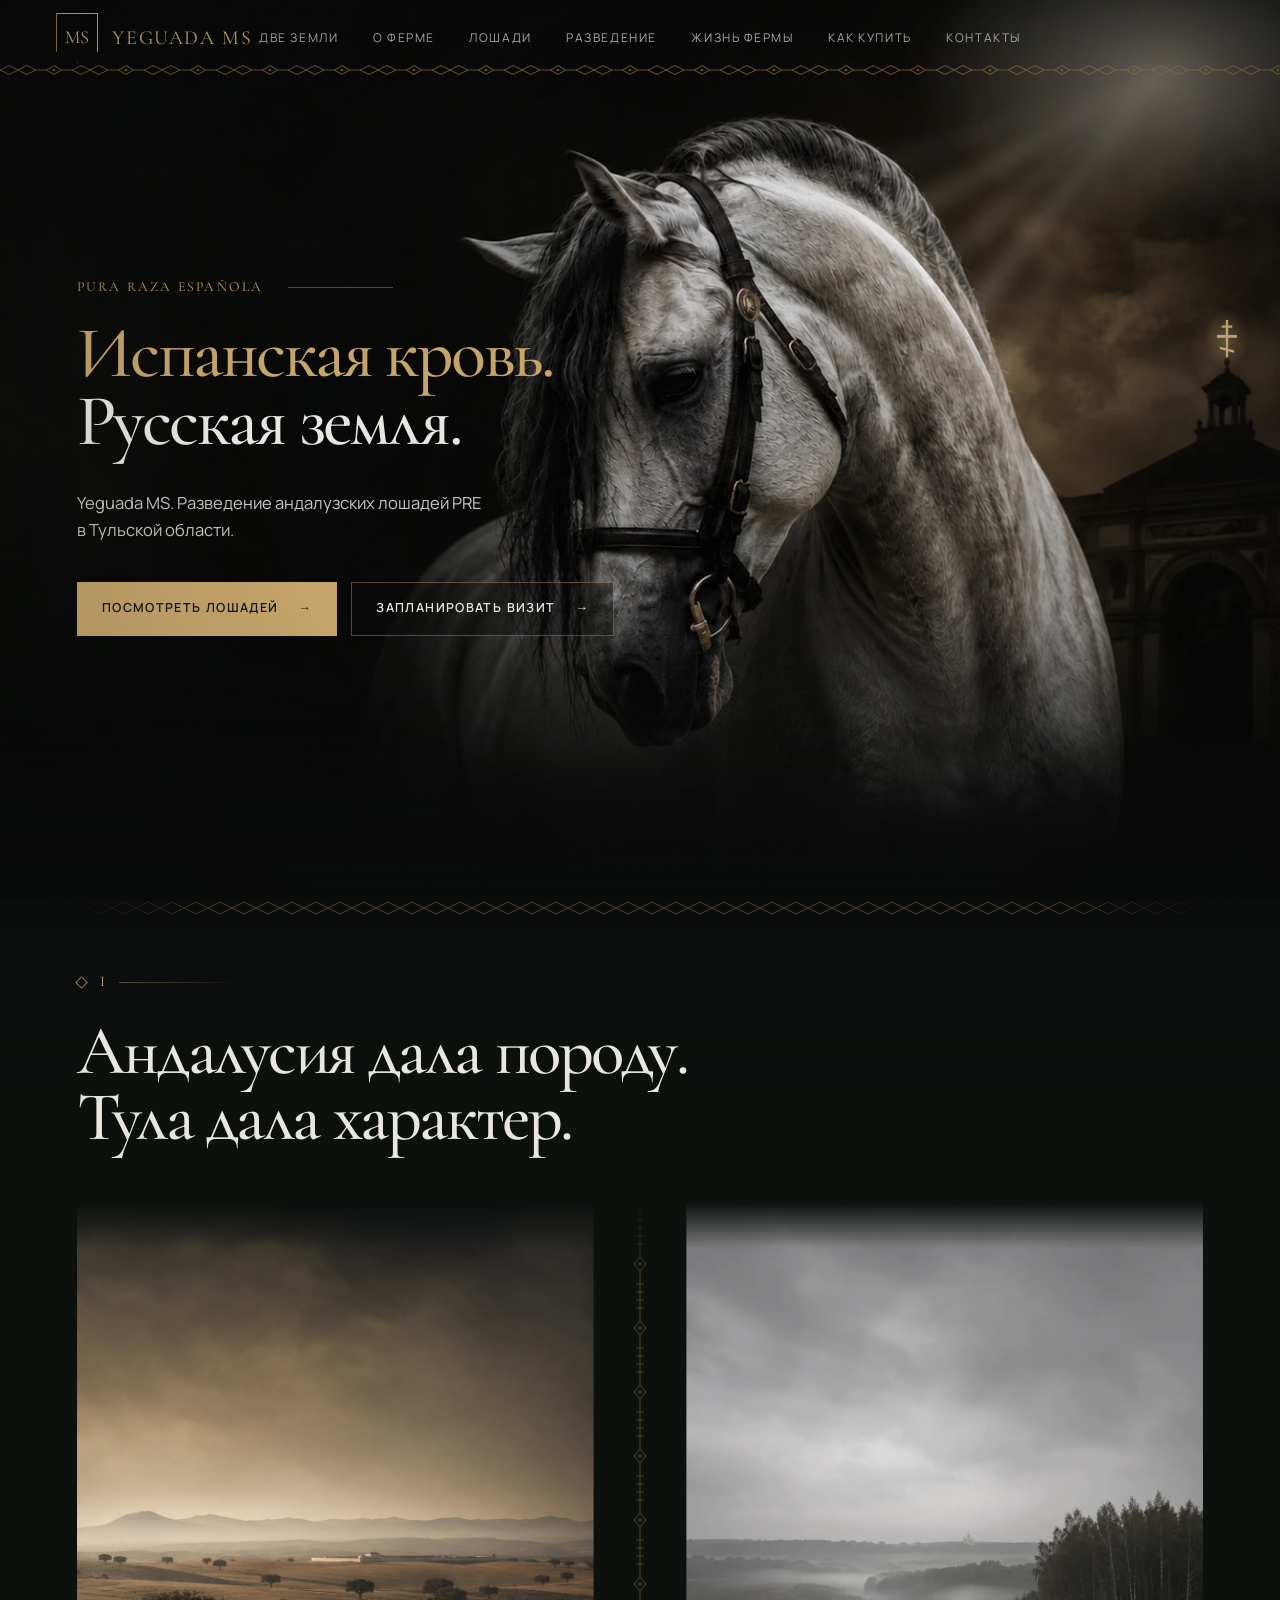
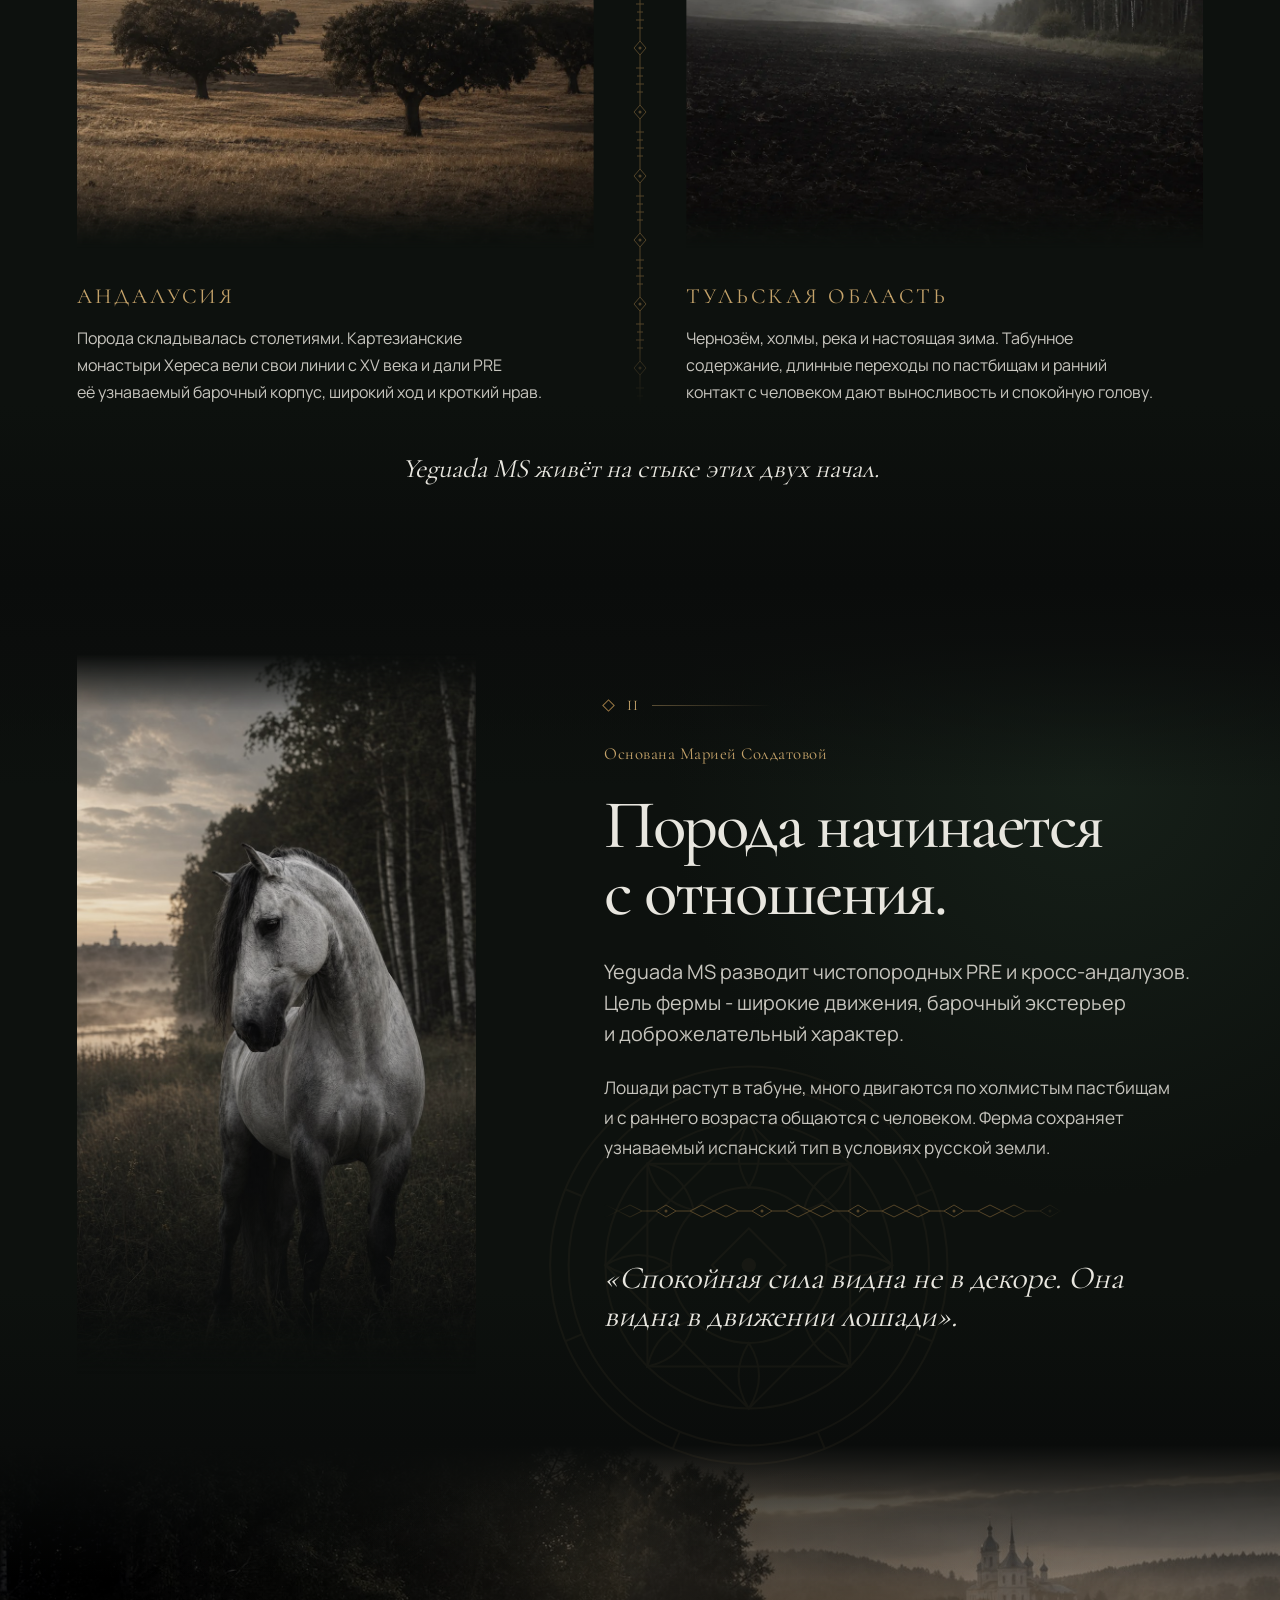
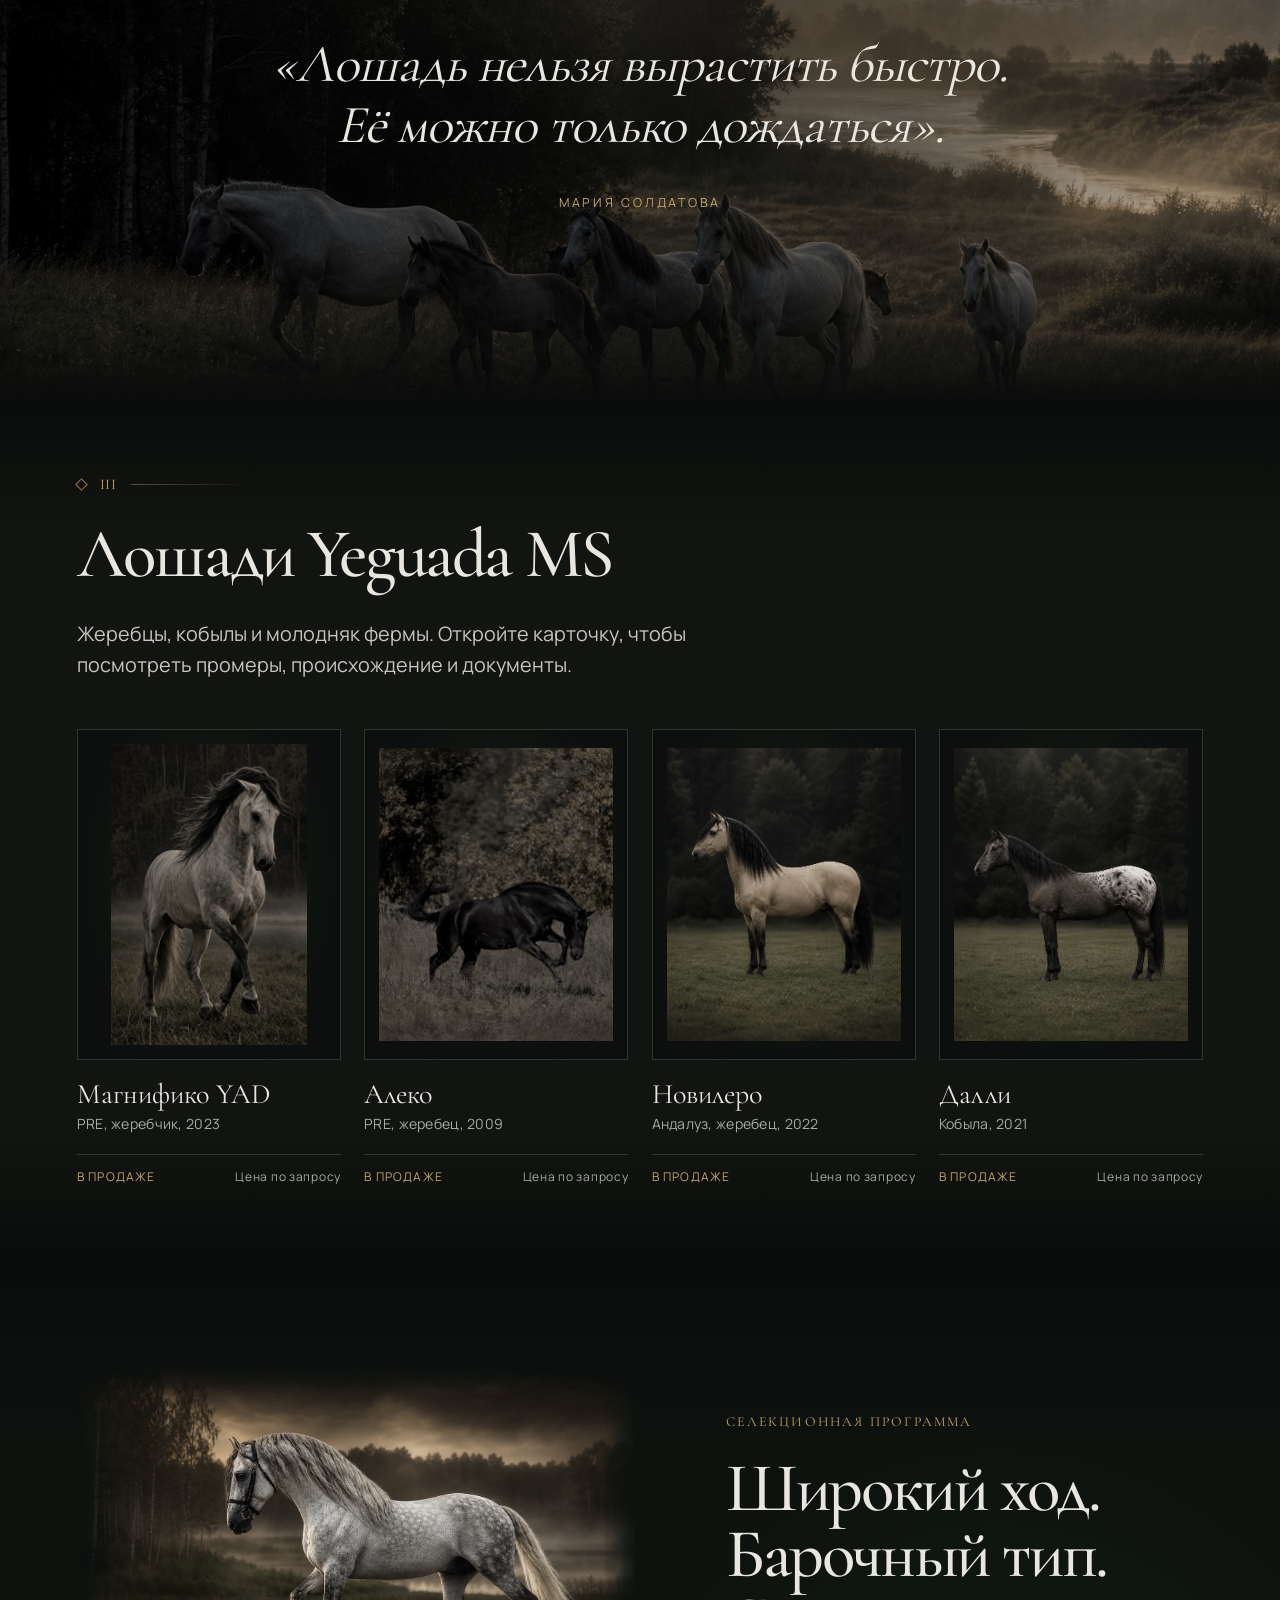
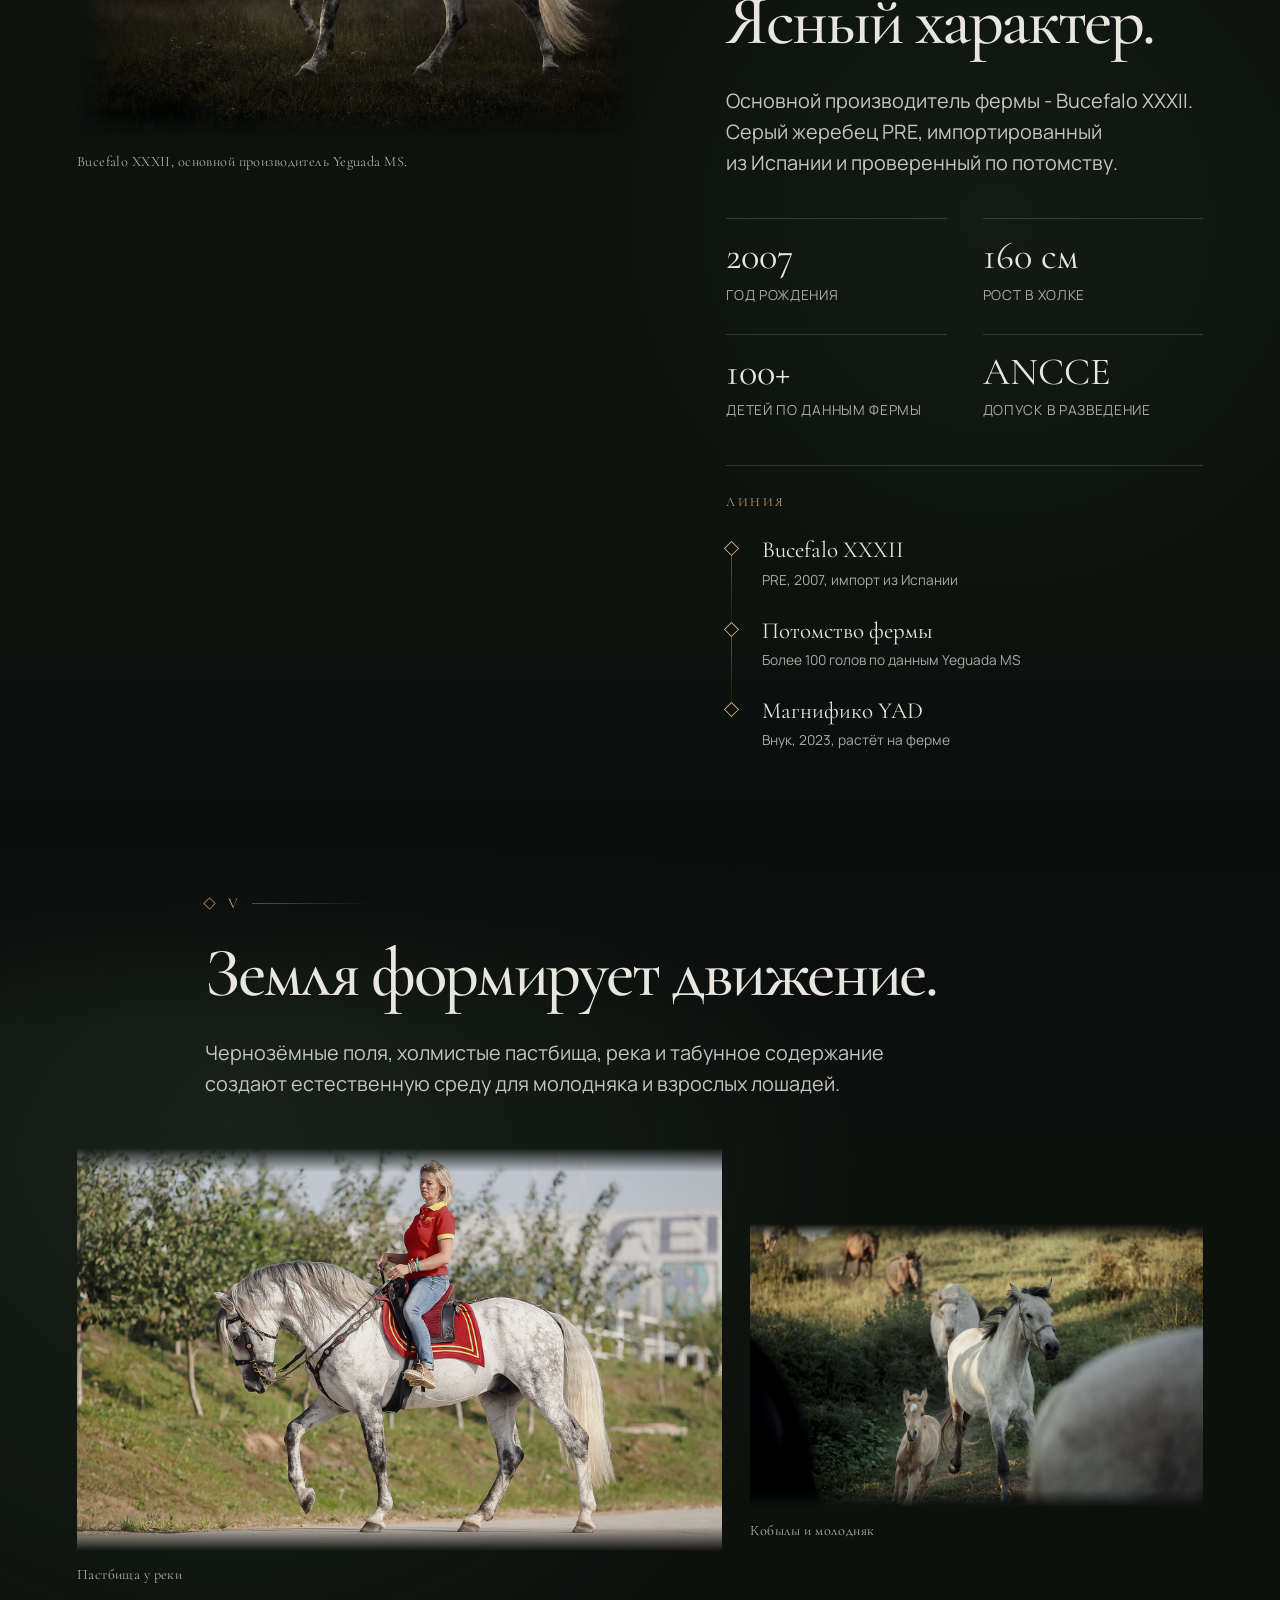
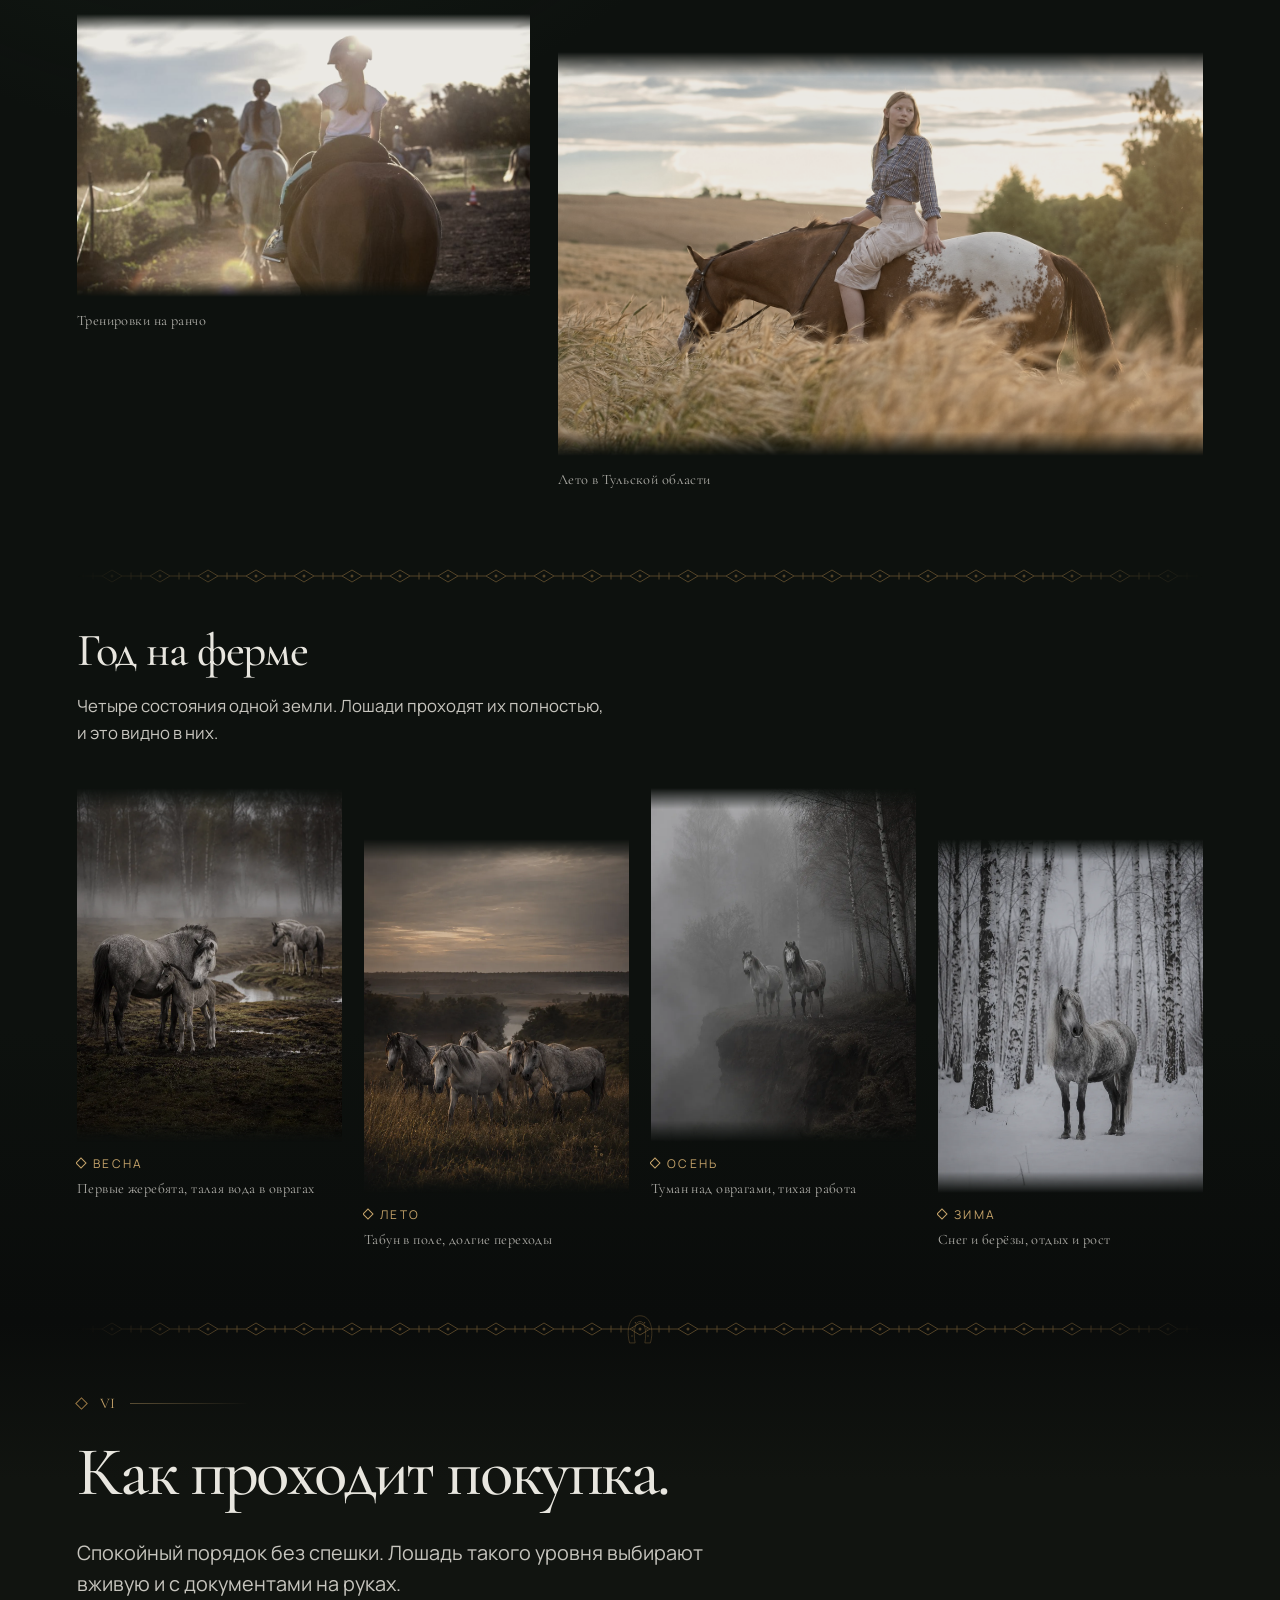
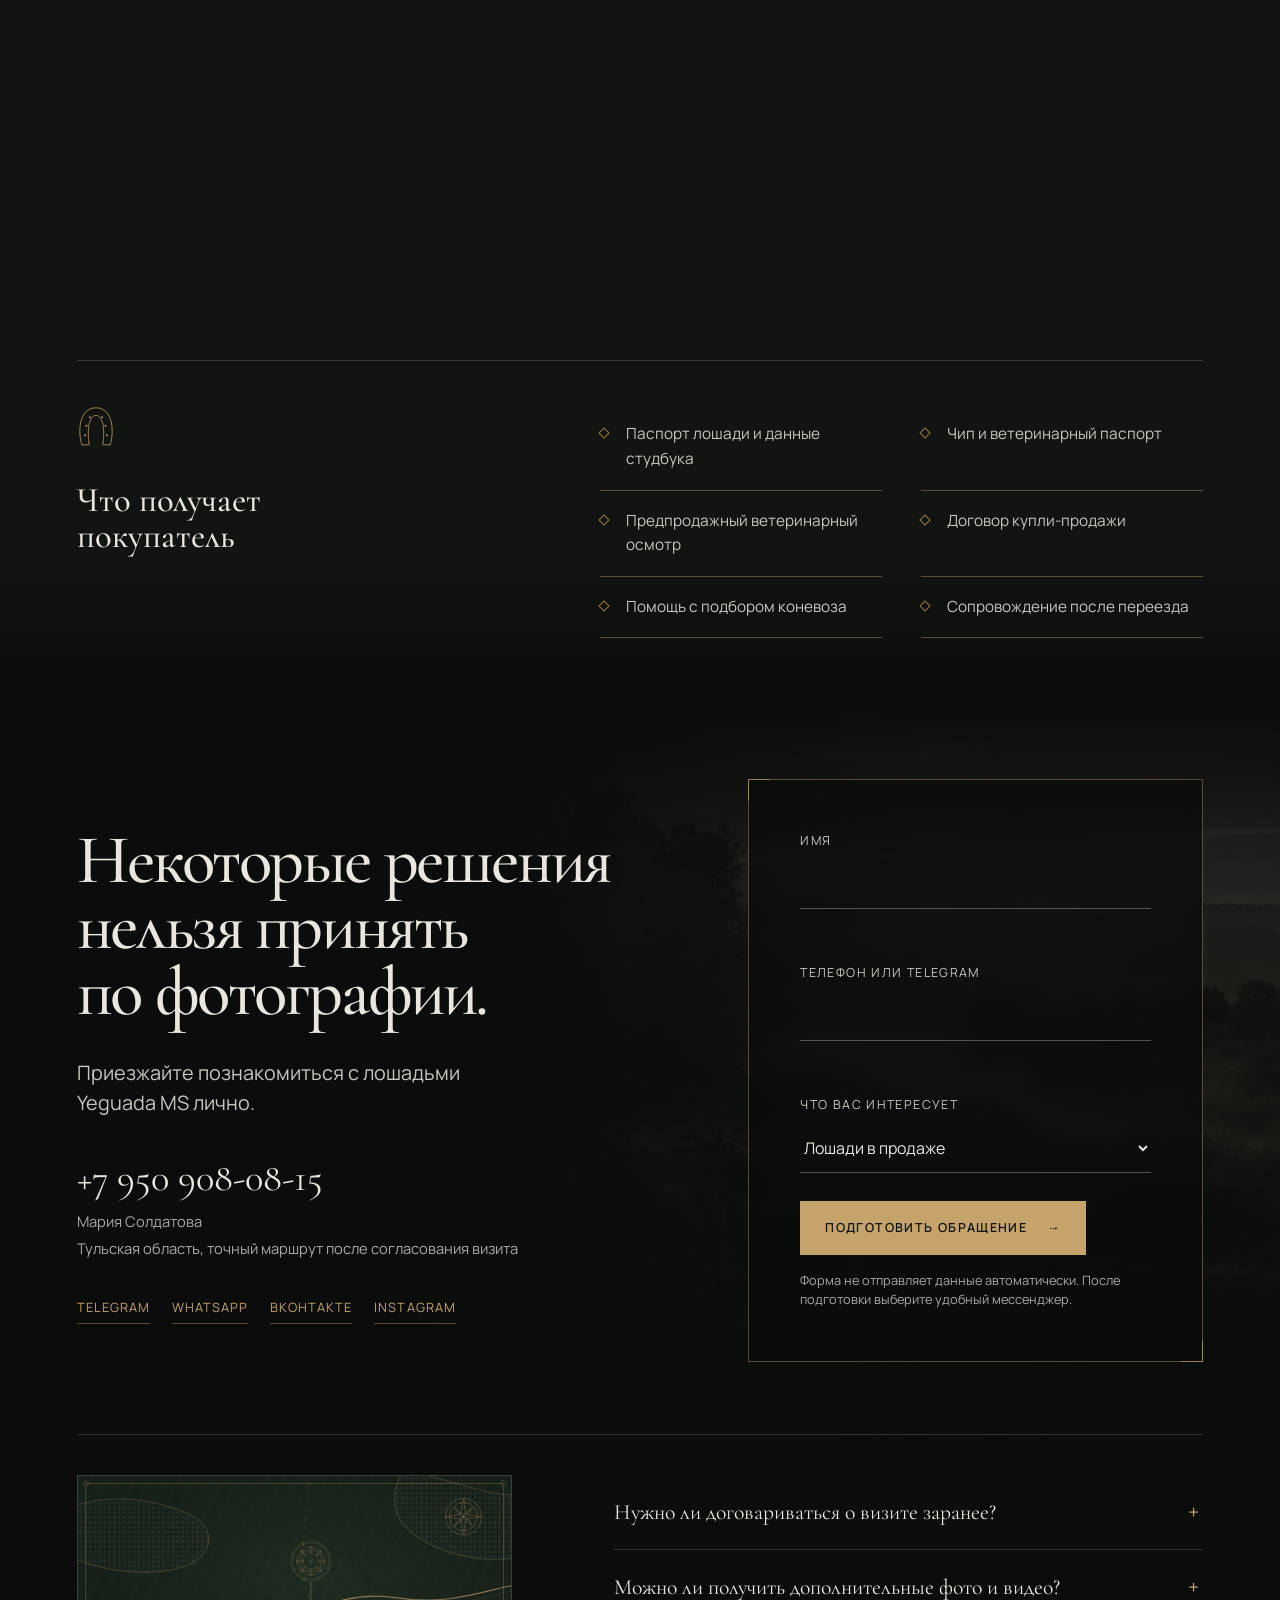
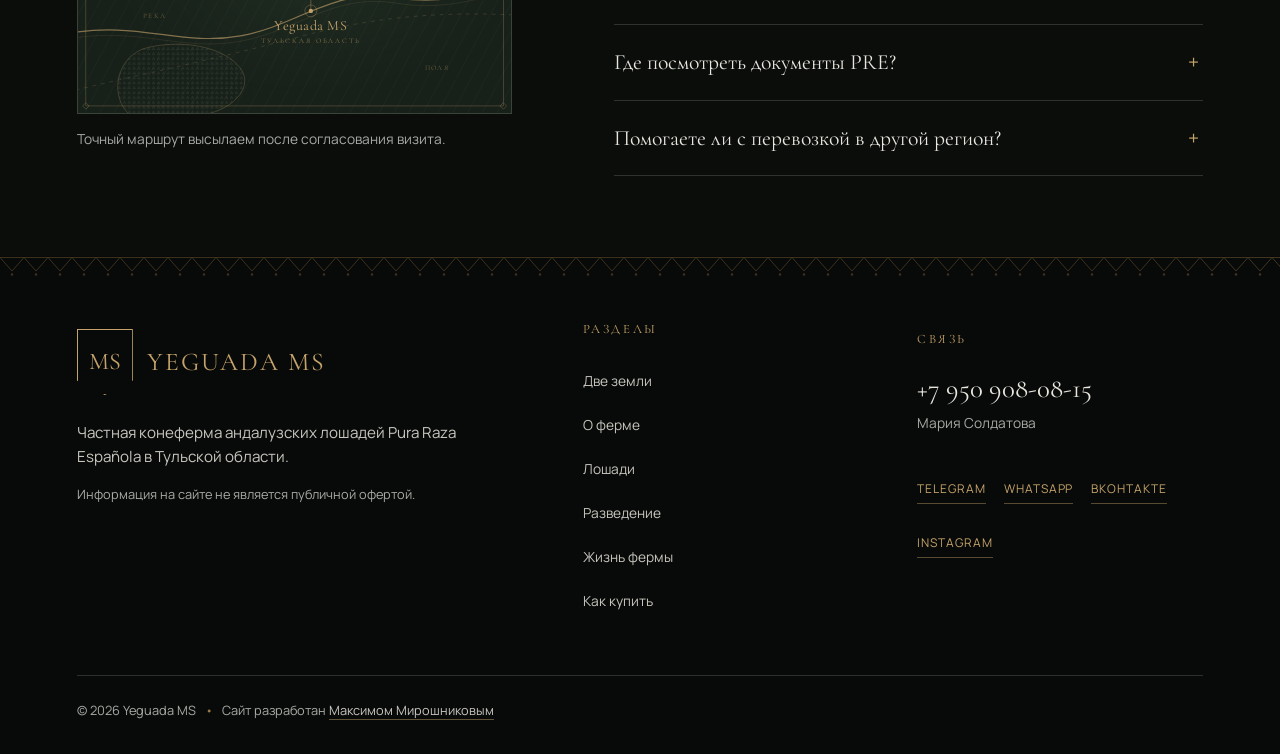
==== commit 1ffe6fe8: "1" ====
--- a/index.html
+++ b/index.html
@@ -210,8 +210,12 @@
           <source media="(max-width: 767px)" srcset="assets/hero-cinematic-mobile-v2.webp" width="941" height="1672">
           <img src="assets/hero-cinematic-v2.webp" alt="" width="1672" height="941" fetchpriority="high">
         </picture>
+        <!-- Крест на куполе. На фотографии храм испанский, крест у него с
+             одной перекладиной. Русский восьмиконечный рисуется поверх. -->
+        <span class="hero-cross" aria-hidden="true"><span class="hero-cross-frame"></span></span>
       </div>
       <div class="hero-shade" aria-hidden="true"></div>
+      <div class="hero-rays" aria-hidden="true"></div>
       <div class="hero-grain" aria-hidden="true"></div>
 
       <div class="hero-content page-shell">
--- a/styles.css
+++ b/styles.css
@@ -871,9 +871,12 @@
   background: var(--ink);
 }
 
+/* container-type нужен свету на кресте: он считает обрезку cover через
+   cqw/cqh, а те берутся только от контейнера. */
 .hero-media {
   position: absolute;
   inset: 0;
+  container-type: size;
   background: var(--ink);
 }
 
@@ -883,11 +886,105 @@
   height: 100%;
 }
 
+/* Обрезка сдвинута вправо (было center): на окнах уже 16:9 правый край
+   срезался и церковь с крестом уходила из кадра совсем. На 1920x1080
+   обрезки нет вовсе, там сдвиг ничего не меняет. --pos-x у .hero-cross
+   обязан повторять это число, иначе свет сядет мимо креста. */
 .hero-media img {
   object-fit: cover;
-  object-position: center;
-  filter: saturate(0.82) contrast(1.03) brightness(0.94);
+  object-position: 96% center;
+  filter: saturate(0.82) contrast(1.03) brightness(1);
   transform-origin: 68% center;
+}
+
+/* КРЕСТ НА КУПОЛЕ.
+
+   На фотографии храм испанский, и крест у него с одной перекладиной -
+   подсветить русский восьмиконечный там нечего. Поэтому он рисуется
+   поверх кадра: знак вдвое крупнее фотографического (в оригинале 20
+   точек кадра, в таком размере три перекладины слиплись бы) и тонкий
+   ореол по его росту. Ореол заодно гасит старый крест под ним - тот
+   темнее неба всего на несколько уровней.
+
+   Слой повторяет геометрию фотографии дважды:
+   - .hero-cross-frame воспроизводит обрезку cover, поэтому знак привязан
+     к точке кадра, а не к точке экрана, и держится при любых пропорциях
+     окна;
+   - сам .hero-cross несёт те же анимации и ту же transform-origin, что и
+     картинка, поэтому при въезде и дыхании крест не уползает с купола.
+   Сдвиги .hero-media (скролл, параллакс по курсору) достаются ему даром:
+   он её ребёнок.
+
+   Цвет берётся из токенов, поэтому крест разгорается в один такт с
+   римскими цифрами, ромбами и всеми остальными украшениями сайта. */
+.hero-cross {
+  --img-ar: 1.7768; /* 1672 / 941 */
+  --pos-x: 0.96; /* object-position по X, долей */
+  --cross-x: 95.873%; /* ось креста в кадре */
+  --cross-base: 39.745%; /* подошва: верх шпиля */
+  --cross-w: 1.316%; /* 22 точки кадра */
+  --cross-h: 4.251%; /* 40 точек кадра */
+  --cover-w: max(100cqw, calc(100cqh * var(--img-ar)));
+  --cover-h: max(100cqh, calc(100cqw / var(--img-ar)));
+
+  position: absolute;
+  inset: 0;
+  pointer-events: none;
+  transform-origin: 68% center;
+
+  /* screen только добавляет свет и никогда не затемняет: ночное небо
+     под крестом остаётся небом. */
+  mix-blend-mode: screen;
+}
+
+/* Без контейнерных единиц посадку не вычислить, поэтому там крест просто
+   не появляется - лучше, чем знак мимо купола. */
+@supports (container-type: size) {
+  .hero-cross-frame {
+    position: absolute;
+    top: calc((100cqh - var(--cover-h)) * 0.5);
+    left: calc((100cqw - var(--cover-w)) * var(--pos-x));
+    width: var(--cover-w);
+    height: var(--cover-h);
+  }
+
+  /* Ореол ростом с сам крест, не больше: пятно во весь купол читалось бы
+     как маяк, а не как свет на металле. */
+  .hero-cross-frame::before {
+    position: absolute;
+    top: calc(var(--cross-base) - var(--cross-h) / 2);
+    left: var(--cross-x);
+    width: calc(var(--cross-w) * 3);
+    height: calc(var(--cross-h) * 2.2);
+    content: "";
+    transform: translate(-50%, -50%);
+    background: radial-gradient(
+      closest-side,
+      color-mix(in srgb, var(--gold) 34%, transparent),
+      transparent 72%
+    );
+  }
+
+  /* Знак рисуется маской, как весь орнамент сайта: заливка приходит из
+     токена и дышит вместе с ним. Нижняя перекладина косая, левым концом
+     вверх - это канон, а не украшение. Единицы viewBox равны точкам
+     кадра, поэтому правки сверяются с измерениями фотографии. */
+  .hero-cross-frame::after {
+    position: absolute;
+    top: var(--cross-base);
+    left: var(--cross-x);
+    width: var(--cross-w);
+    height: var(--cross-h);
+    content: "";
+    transform: translate(-50%, -100%);
+    background: var(--gold);
+    -webkit-mask-image: url("data:image/svg+xml,%3Csvg xmlns='http://www.w3.org/2000/svg' viewBox='0 0 22 40'%3E%3Cg fill='%23000'%3E%3Cpath d='M9.75 0H12.25V40H9.75Z'/%3E%3Cpath d='M5.5 6H16.5V8.5H5.5Z'/%3E%3Cpath d='M0 16H22V19H0Z'/%3E%3Cpath d='M3.5 28.25L18.5 32.25V34.75L3.5 30.75Z'/%3E%3C/g%3E%3C/svg%3E");
+    mask-image: url("data:image/svg+xml,%3Csvg xmlns='http://www.w3.org/2000/svg' viewBox='0 0 22 40'%3E%3Cg fill='%23000'%3E%3Cpath d='M9.75 0H12.25V40H9.75Z'/%3E%3Cpath d='M5.5 6H16.5V8.5H5.5Z'/%3E%3Cpath d='M0 16H22V19H0Z'/%3E%3Cpath d='M3.5 28.25L18.5 32.25V34.75L3.5 30.75Z'/%3E%3C/g%3E%3C/svg%3E");
+    -webkit-mask-repeat: no-repeat;
+    mask-repeat: no-repeat;
+    -webkit-mask-size: 100% 100%;
+    mask-size: 100% 100%;
+  }
 }
 
 .hero-shade {
@@ -898,20 +995,64 @@
     linear-gradient(180deg, rgba(8, 10, 9, 0.42) 0%, transparent 19%, transparent 68%, #0a0c0b 100%);
 }
 
-/* Тёплое пятно света поверх затемнения. Само по себе почти не читается,
-   работает только когда очень медленно идёт поперёк кадра. soft-light
-   не осветляет тени, поэтому чёрный фон остаётся чёрным. */
-.hero-shade::after {
+/* Свет с неба. На фотографии справа сверху есть просвет в облаках -
+   примерно 88% по ширине и 12% по высоте. Оттуда лучи и расходятся вниз-
+   влево, на голову и шею.
+
+   conic-gradient с центром ровно в этой точке даёт настоящий веер: лучи
+   сходятся в источнике, а не идут параллельно. Веер занимает 60 градусов
+   от 192deg - это и есть направление на голову.
+
+   Ширина и яркость лучей разные, шаг между ними неровный: ровный шаг
+   читался бы как решётка, а не как свет.
+
+   mix-blend-mode: screen, а не soft-light. soft-light тёмное не
+   осветляет, от него кадр только уходил в сепию.
+
+   Цвет не берёт золотые токены: это дневной свет, а не украшение. */
+.hero-rays {
+  --ray: 255, 243, 222;
+
   position: absolute;
-  inset: -30% -40%;
+  /* Запас 40px по кругу: без него blur сделал бы тёмную кромку по краю
+     кадра, а поворот открыл бы угол. */
+  inset: -40px;
+  z-index: 1;
   pointer-events: none;
+  background: conic-gradient(
+    from 205deg at 88% 12%,
+    transparent 0deg,
+    rgba(var(--ray), 0.14) 3deg,
+    transparent 7deg,
+    transparent 10deg,
+    rgba(var(--ray), 0.3) 13deg,
+    transparent 18deg,
+    transparent 21deg,
+    rgba(var(--ray), 0.2) 24deg,
+    transparent 29deg,
+    transparent 33deg,
+    rgba(var(--ray), 0.26) 36deg,
+    transparent 41deg,
+    transparent 44deg,
+    rgba(var(--ray), 0.12) 47deg,
+    transparent 51deg,
+    transparent 360deg
+  );
+  /* Гасит лучи по мере удаления от источника: в левую треть, где стоит
+     заголовок, свет не доходит. */
+  -webkit-mask-image: radial-gradient(ellipse 72% 88% at 88% 12%, #000 0%, rgba(0, 0, 0, 0.58) 36%, transparent 70%);
+  mask-image: radial-gradient(ellipse 72% 88% at 88% 12%, #000 0%, rgba(0, 0, 0, 0.58) 36%, transparent 70%);
+  /* Снимает полосы конического градиента */
+  filter: blur(9px);
+  mix-blend-mode: screen;
+}
+
+/* Горячее пятно у самого просвета в облаках */
+.hero-rays::after {
+  position: absolute;
+  inset: 0;
   content: "";
-  /* Единственное золото на сайте, которое намеренно не дышит вместе со
-     всеми: это свет по фотографии, а не украшение. Берёт --gold-fixed,
-     чтобы смена палитры до него всё-таки доходила. */
-  background: radial-gradient(ellipse 40% 60% at 50% 50%, rgba(197, 163, 106, 0.16), transparent 70%);
-  background: radial-gradient(ellipse 40% 60% at 50% 50%, color-mix(in srgb, var(--gold-fixed) 16%, transparent), transparent 70%);
-  mix-blend-mode: soft-light;
+  background: radial-gradient(ellipse 26% 22% at 88% 12%, rgba(var(--ray), 0.4), transparent 70%);
 }
 
 /* Плёночное зерно. Лежит выше фото и затемнения, но ниже шторки входа
@@ -2380,7 +2521,10 @@
   padding-top: 30px;
 }
 
-/* Линия шага — псевдоэлемент, а не border-top: border масштабировать нельзя */
+/* Линия шага — псевдоэлемент, а не border-top: border масштабировать нельзя.
+
+   Два слоя, как у хайрлайна номера секции: сверху едет блик, снизу лежит
+   сам хайрлайн. Он выведен из --gold, поэтому дышит вместе со страницей. */
 .step::after {
   position: absolute;
   top: 0;
@@ -2388,7 +2532,11 @@
   width: 100%;
   height: 1px;
   content: "";
-  background: var(--line);
+  background:
+    linear-gradient(90deg, transparent 40%, var(--gold-light) 47%, transparent 54%),
+    linear-gradient(var(--line-gold), var(--line-gold));
+  background-size: 300% 100%, 100% 100%;
+  background-position: 130% 0, 0 0;
 }
 
 /* z-index: ромб рисуется после линии, иначе линия ложится поверх его заливки */
@@ -2415,6 +2563,28 @@
   line-height: 1;
 }
 
+/* По цифре проходит тот же блик, что и по хайрлайнам. Слои те же два:
+   сверху едет светлая полоса, снизу лежит ровное --gold - тот самый цвет,
+   каким цифра была до блика, поэтому в покое она не темнеет.
+
+   --orn-metal здесь не годится: он уходит в --gold-deep, и цифру
+   большую часть круга держало бы тусклой.
+
+   @supports обязателен: без background-clip заливка станет фоном строки,
+   а прозрачный текст пропадёт совсем. */
+@supports (background-clip: text) or (-webkit-background-clip: text) {
+  .step-num {
+    background:
+      linear-gradient(90deg, transparent 40%, var(--gold-light) 47%, transparent 54%),
+      linear-gradient(var(--gold), var(--gold));
+    background-size: 300% 100%, 100% 100%;
+    background-position: 130% 0, 0 0;
+    -webkit-background-clip: text;
+    background-clip: text;
+    color: transparent;
+  }
+}
+
 .step h3 {
   margin: 0 0 14px;
   color: var(--ivory);
@@ -2482,9 +2652,23 @@
 .included-list li {
   position: relative;
   padding: 18px 0 18px 26px;
-  border-bottom: 1px solid var(--line);
+  border-bottom: 1px solid var(--line-gold);
   color: var(--ivory-muted);
   font-size: 0.96rem;
+}
+
+/* Только блик. Нижний слой не нужен - под ним лежит сам border, поэтому
+   высота строки от этого псевдоэлемента не зависит. */
+.included-list li::after {
+  position: absolute;
+  right: 0;
+  bottom: -1px;
+  left: 0;
+  height: 1px;
+  content: "";
+  background: linear-gradient(90deg, transparent 40%, var(--gold-light) 47%, transparent 54%);
+  background-size: 300% 100%;
+  background-position: 130% 0;
 }
 
 .included-list li::before {
@@ -2586,21 +2770,34 @@
    2 s - вход длится 1.75 s, стыка не будет. */
 @keyframes hero-breath {
   from {
-    scale: 1.035;
+    scale: 1.03;
   }
 
   to {
-    scale: 1.075;
-  }
-}
-
-@keyframes hero-light-sweep {
+    scale: 1.11;
+  }
+}
+
+/* Лучи ходят и разгораются на разных периодах, 19 s и 13 s. Числа не
+   кратны, поэтому рисунок не повторяется - так идут облака мимо солнца.
+   Поворот вокруг самого просвета: лучи качаются, точка выхода стоит. */
+@keyframes hero-rays-swing {
   from {
-    translate: -22% 0;
+    rotate: -2.5deg;
   }
 
   to {
-    translate: 22% 0;
+    rotate: 2.5deg;
+  }
+}
+
+@keyframes hero-rays-pulse {
+  from {
+    opacity: 0.72;
+  }
+
+  to {
+    opacity: 1;
   }
 }
 
@@ -2733,8 +2930,35 @@
       hero-breath 26s ease-in-out 2s infinite alternate backwards;
   }
 
-  .hero-shade::after {
-    animation: hero-light-sweep 40s ease-in-out infinite alternate;
+  /* Первые две анимации скопированы у кадра слово в слово - это и есть
+     слежение: свет проходит ровно ту же геометрию, что и фотография, и
+     потому никогда не съезжает с креста. Третья - амплитуда маяка. */
+  .is-ready .hero-cross {
+    animation:
+      hero-image-arrival 1.75s var(--ease) 0.08s both,
+      hero-breath 26s ease-in-out 2s infinite alternate backwards,
+      hero-cross-beacon var(--orn-glint-period) linear infinite;
+  }
+
+  /* Пик на 20% круга - там же, где пик gold-breath. Маяк разгорается в
+     одной фазе с остальными украшениями, а не сам по себе. */
+  @keyframes hero-cross-beacon {
+    0%,
+    45%,
+    100% {
+      opacity: 0.7;
+    }
+
+    20% {
+      opacity: 1;
+    }
+  }
+
+  .hero-rays {
+    transform-origin: 88% 12%;
+    animation:
+      hero-rays-swing 19s ease-in-out infinite alternate,
+      hero-rays-pulse 13s ease-in-out infinite alternate;
   }
 
   .hero-grain {
@@ -2767,7 +2991,7 @@
     }
 
     .hero-content {
-      translate: calc(var(--mx, 0) * 5px) calc(var(--my, 0) * 4px);
+      translate: calc(var(--mx, 0) * 3px) calc(var(--my, 0) * 2px);
     }
   }
 
@@ -2973,7 +3197,7 @@
     }
   }
 
-  /* Хайрлайн номера секции: едет только верхний слой, нижний стоит */
+  /* Двухслойные хайрлайны: едет только верхний слой, нижний стоит */
   @keyframes ornament-glint-line {
     0% {
       background-position: 130% 0, 0 0;
@@ -2986,7 +3210,8 @@
   }
 
   .seam::before,
-  .frieze {
+  .frieze,
+  .included-list li::after {
     animation: ornament-glint var(--orn-glint-period) linear infinite;
   }
 
@@ -2994,8 +3219,29 @@
     animation: ornament-glint-v var(--orn-glint-period) linear infinite;
   }
 
-  .section-number::after {
+  .section-number::after,
+  .step::after,
+  .step-num {
     animation: ornament-glint-line var(--orn-glint-period) linear infinite;
+  }
+
+  /* Подкова рисуется <use> из спрайта, подложить маску под блик нечем.
+     Поэтому амплитуда, как у hero-cross-beacon: тот же период, пик на
+     20% круга - в одной фазе с gold-breath. */
+  @keyframes included-mark-beacon {
+    0%,
+    45%,
+    100% {
+      opacity: 0.82;
+    }
+
+    20% {
+      opacity: 1;
+    }
+  }
+
+  .included-mark {
+    animation: included-mark-beacon var(--orn-glint-period) linear infinite;
   }
 
   /* Клеймение: удар подковы - причина расхождения шва, а не
@@ -3289,9 +3535,16 @@
     inset: 0;
   }
 
+  /* Здесь обрезку не сдвигаем: кадр широкий, окно узкое, и ради церкви
+     пришлось бы отрезать голову лошади. Крест в кадр не попадает, свет
+     вместе с ним уходит за край - расхождения не будет. */
   .hero-media img {
     object-position: 72% center;
-    filter: saturate(0.76) brightness(0.86);
+    filter: saturate(0.76) brightness(0.92);
+  }
+
+  .hero-cross {
+    --pos-x: 0.72;
   }
 
   .hero-shade {
@@ -3515,6 +3768,16 @@
   .hero-media img {
     object-fit: cover;
     object-position: 62% center;
+  }
+
+  /* Мобильный кадр - другой файл, другие пропорции и своё место креста */
+  .hero-cross {
+    --img-ar: 0.5628; /* 941 / 1672 */
+    --pos-x: 0.62;
+    --cross-x: 88.204%;
+    --cross-base: 9.27%; /* подошва на y=155 */
+    --cross-w: 2.104%; /* 19.8 точки кадра */
+    --cross-h: 2.153%; /* 36 точек кадра */
   }
 
   .two-lands-head,
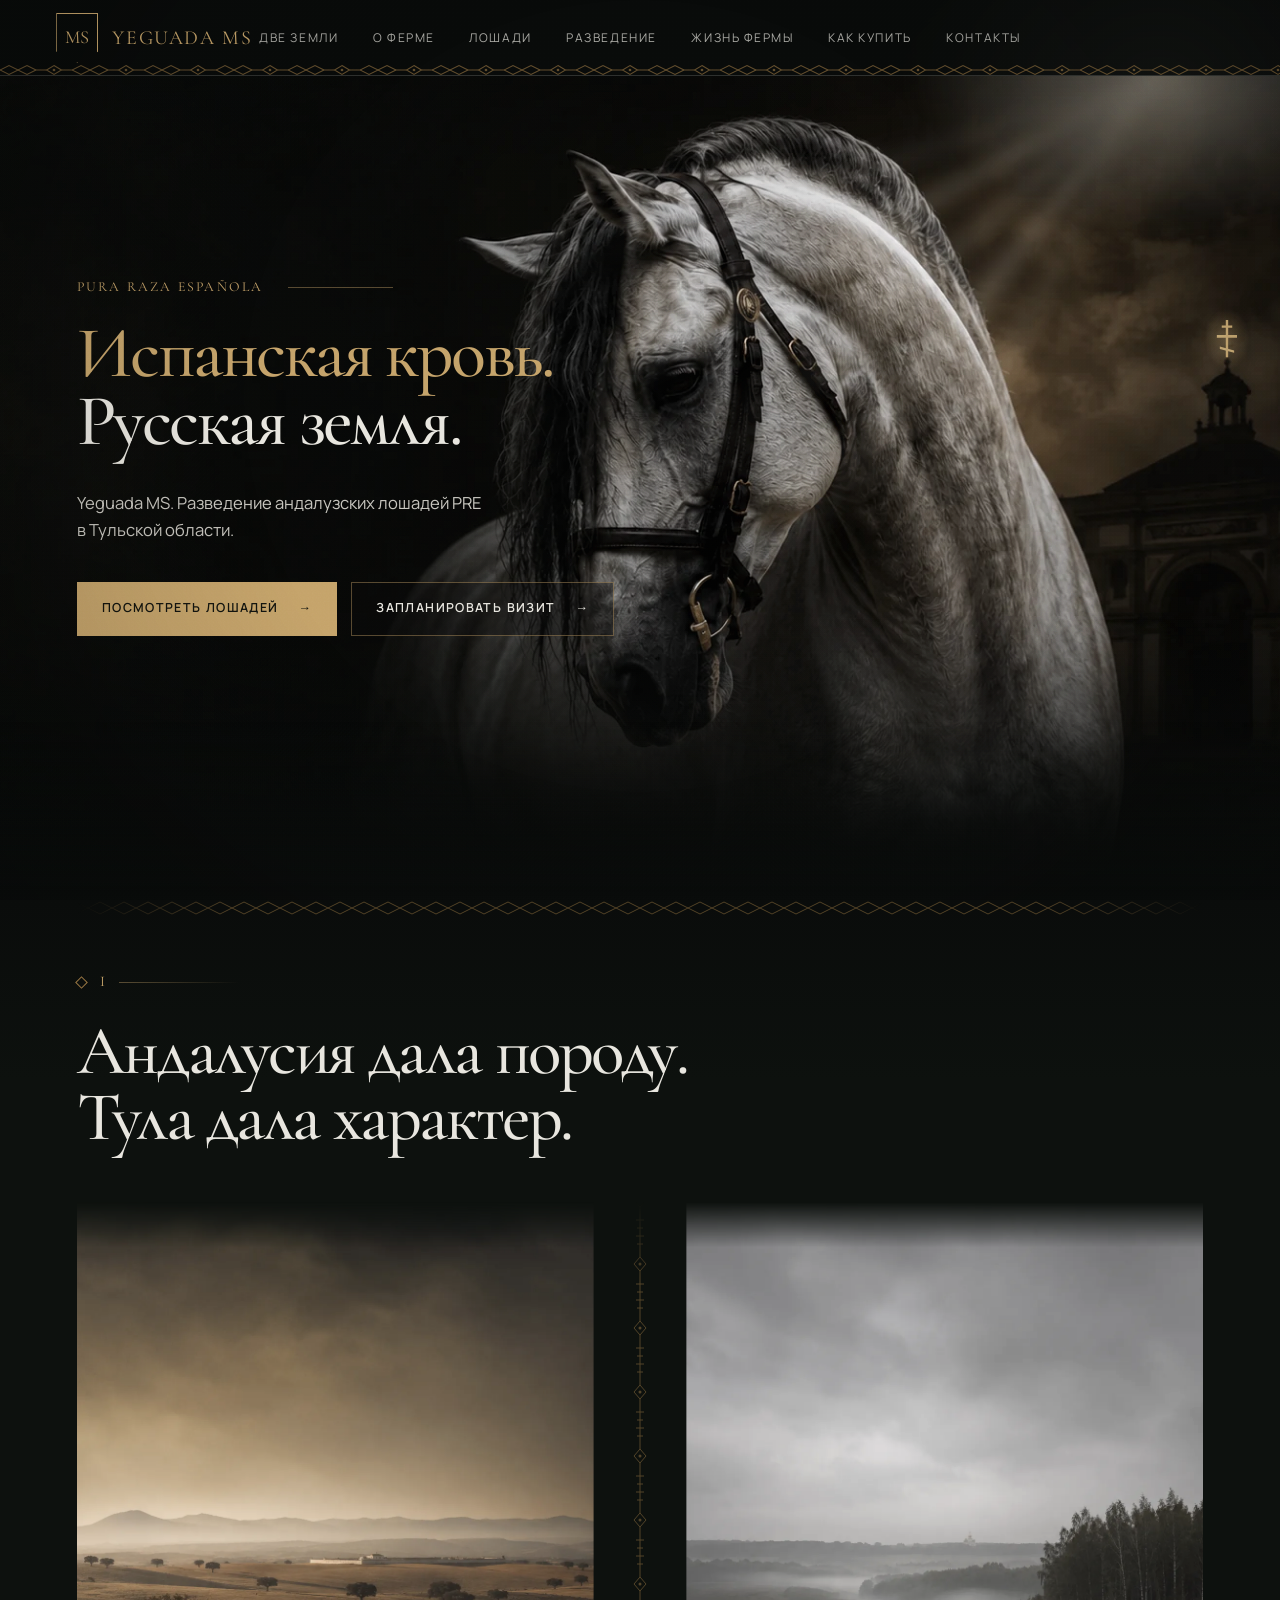
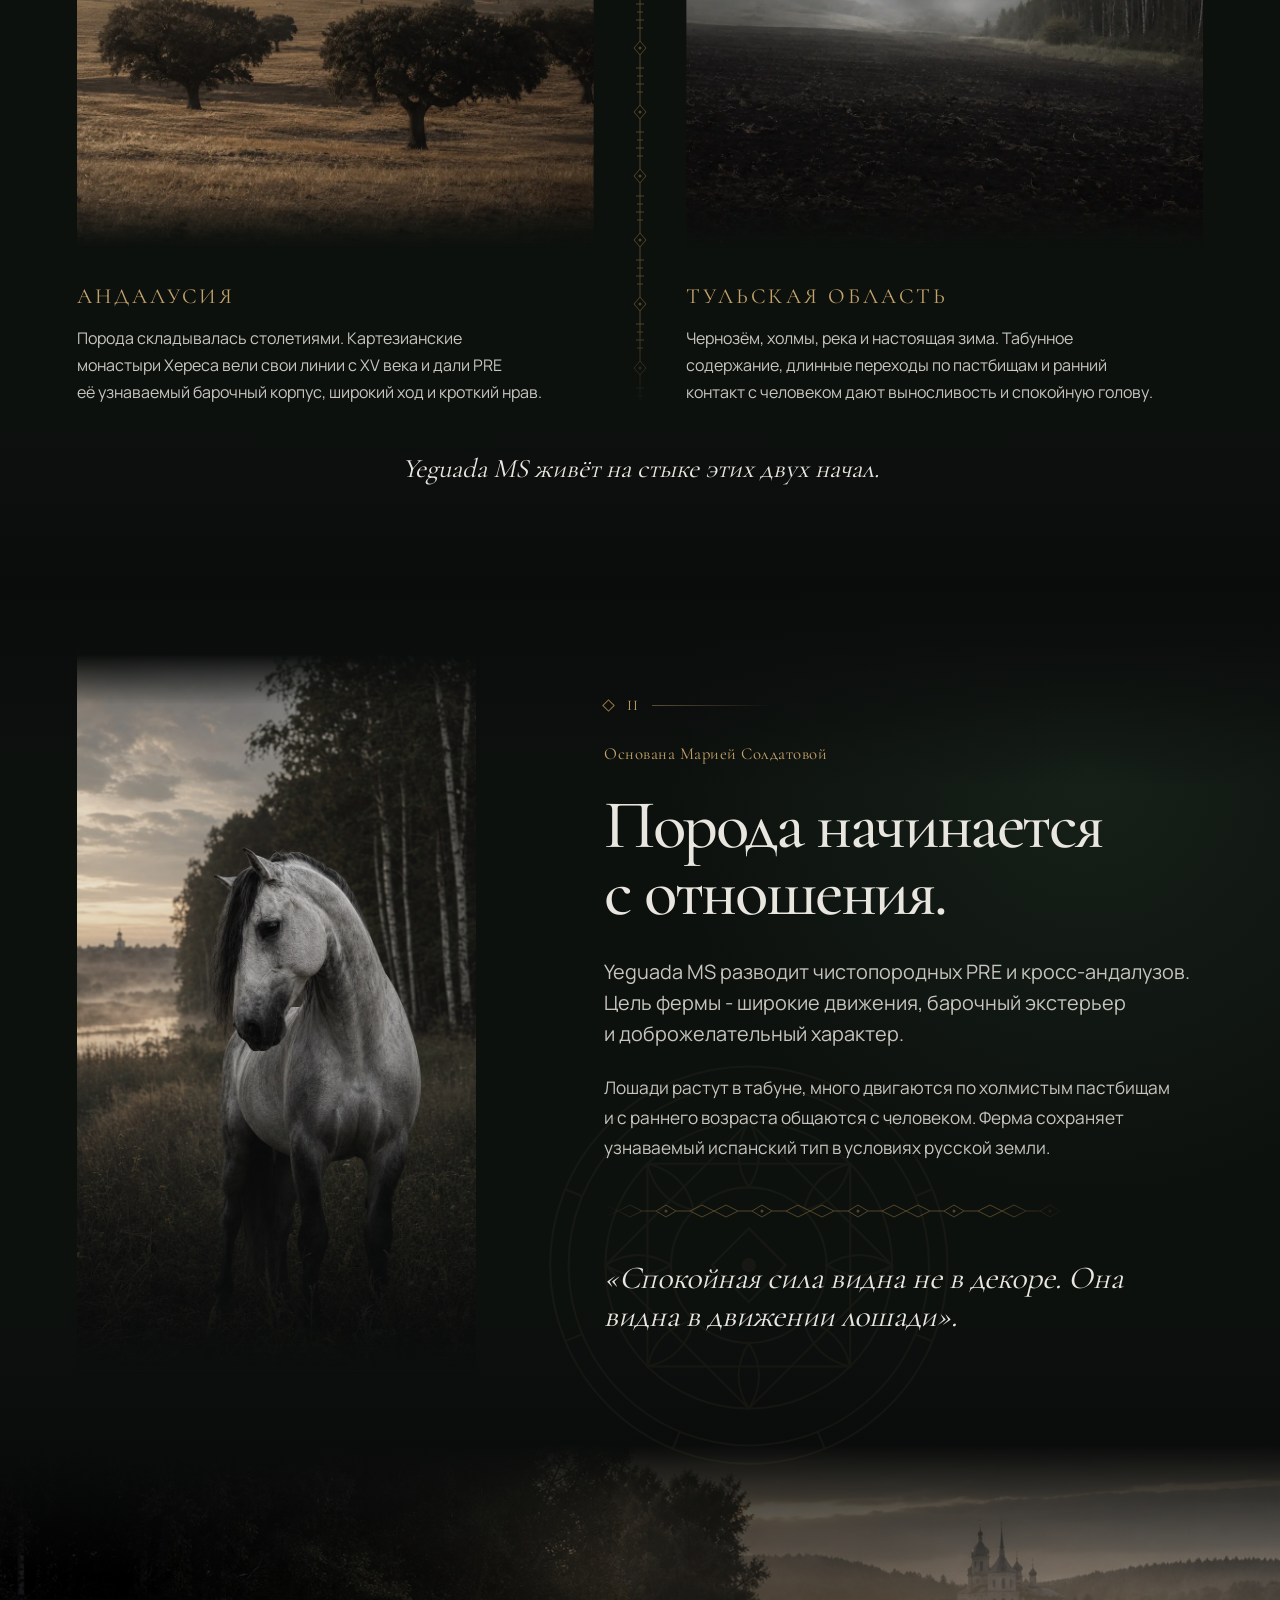
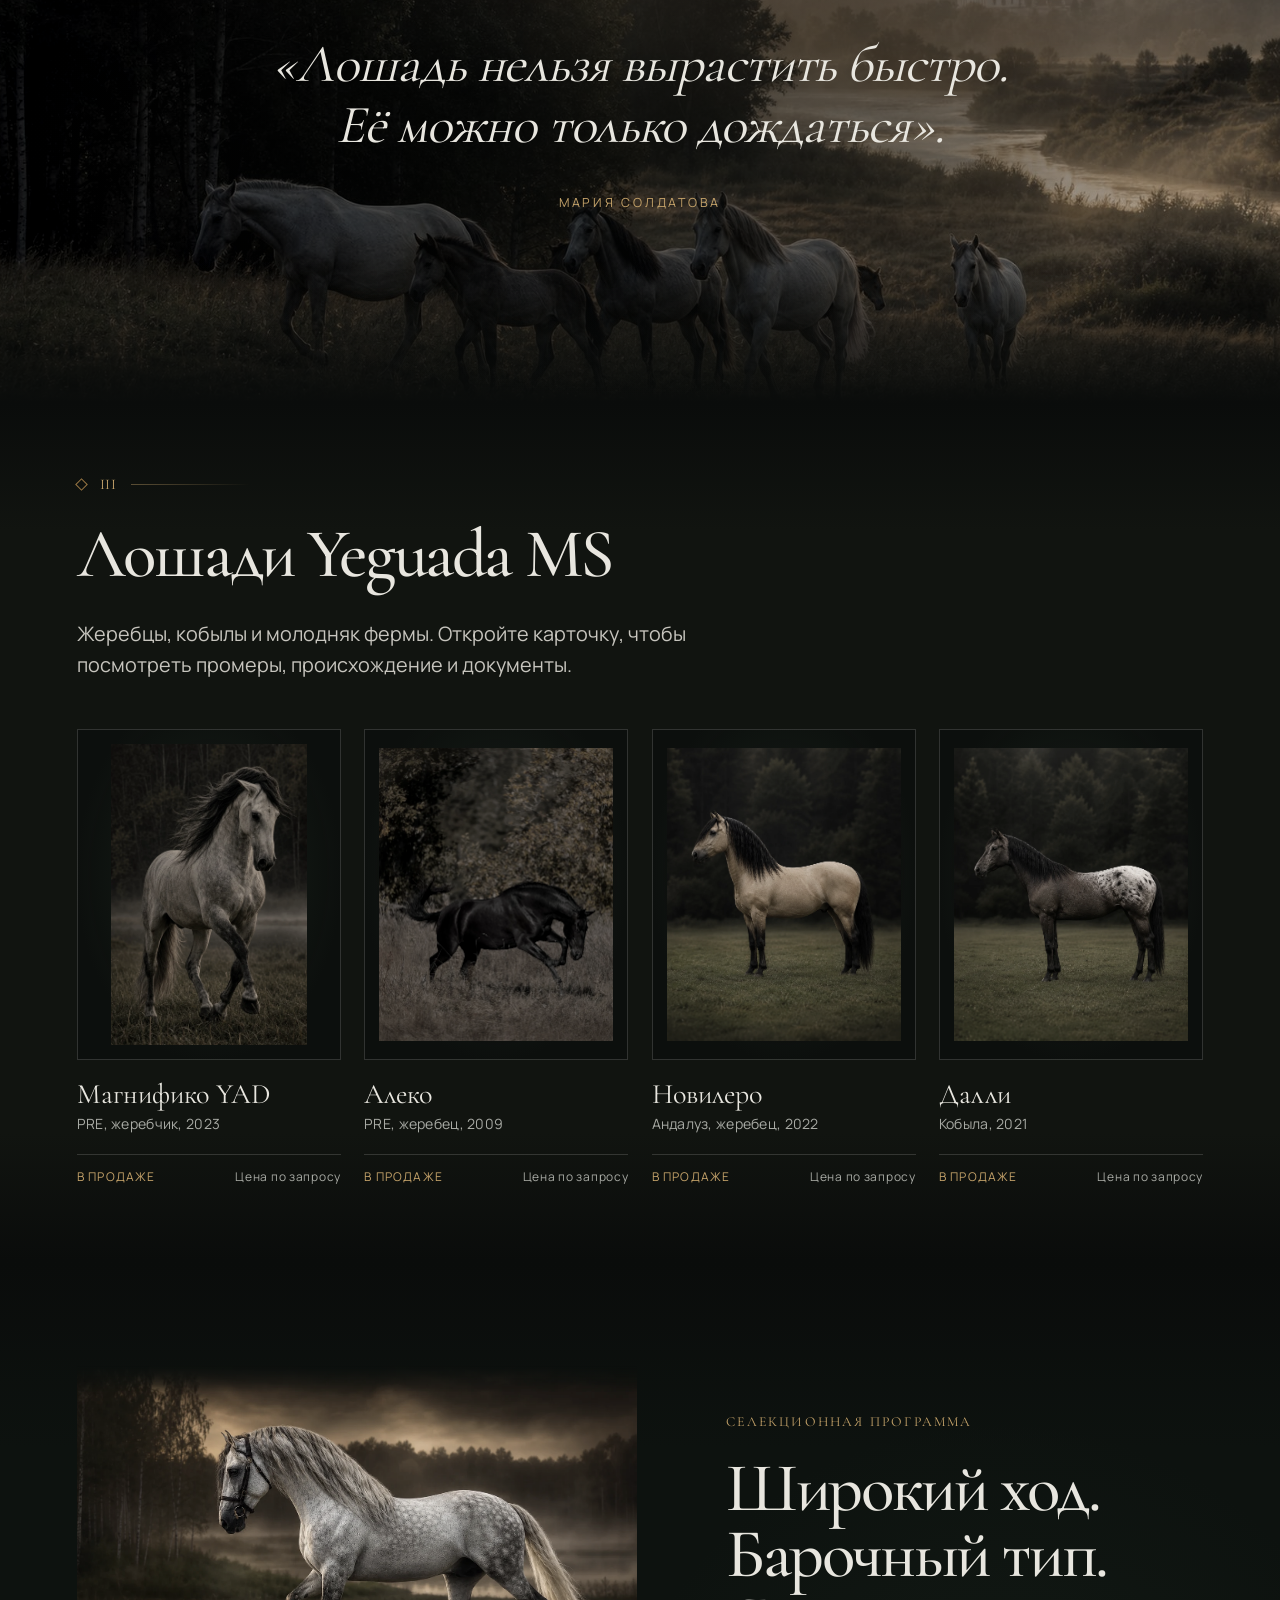
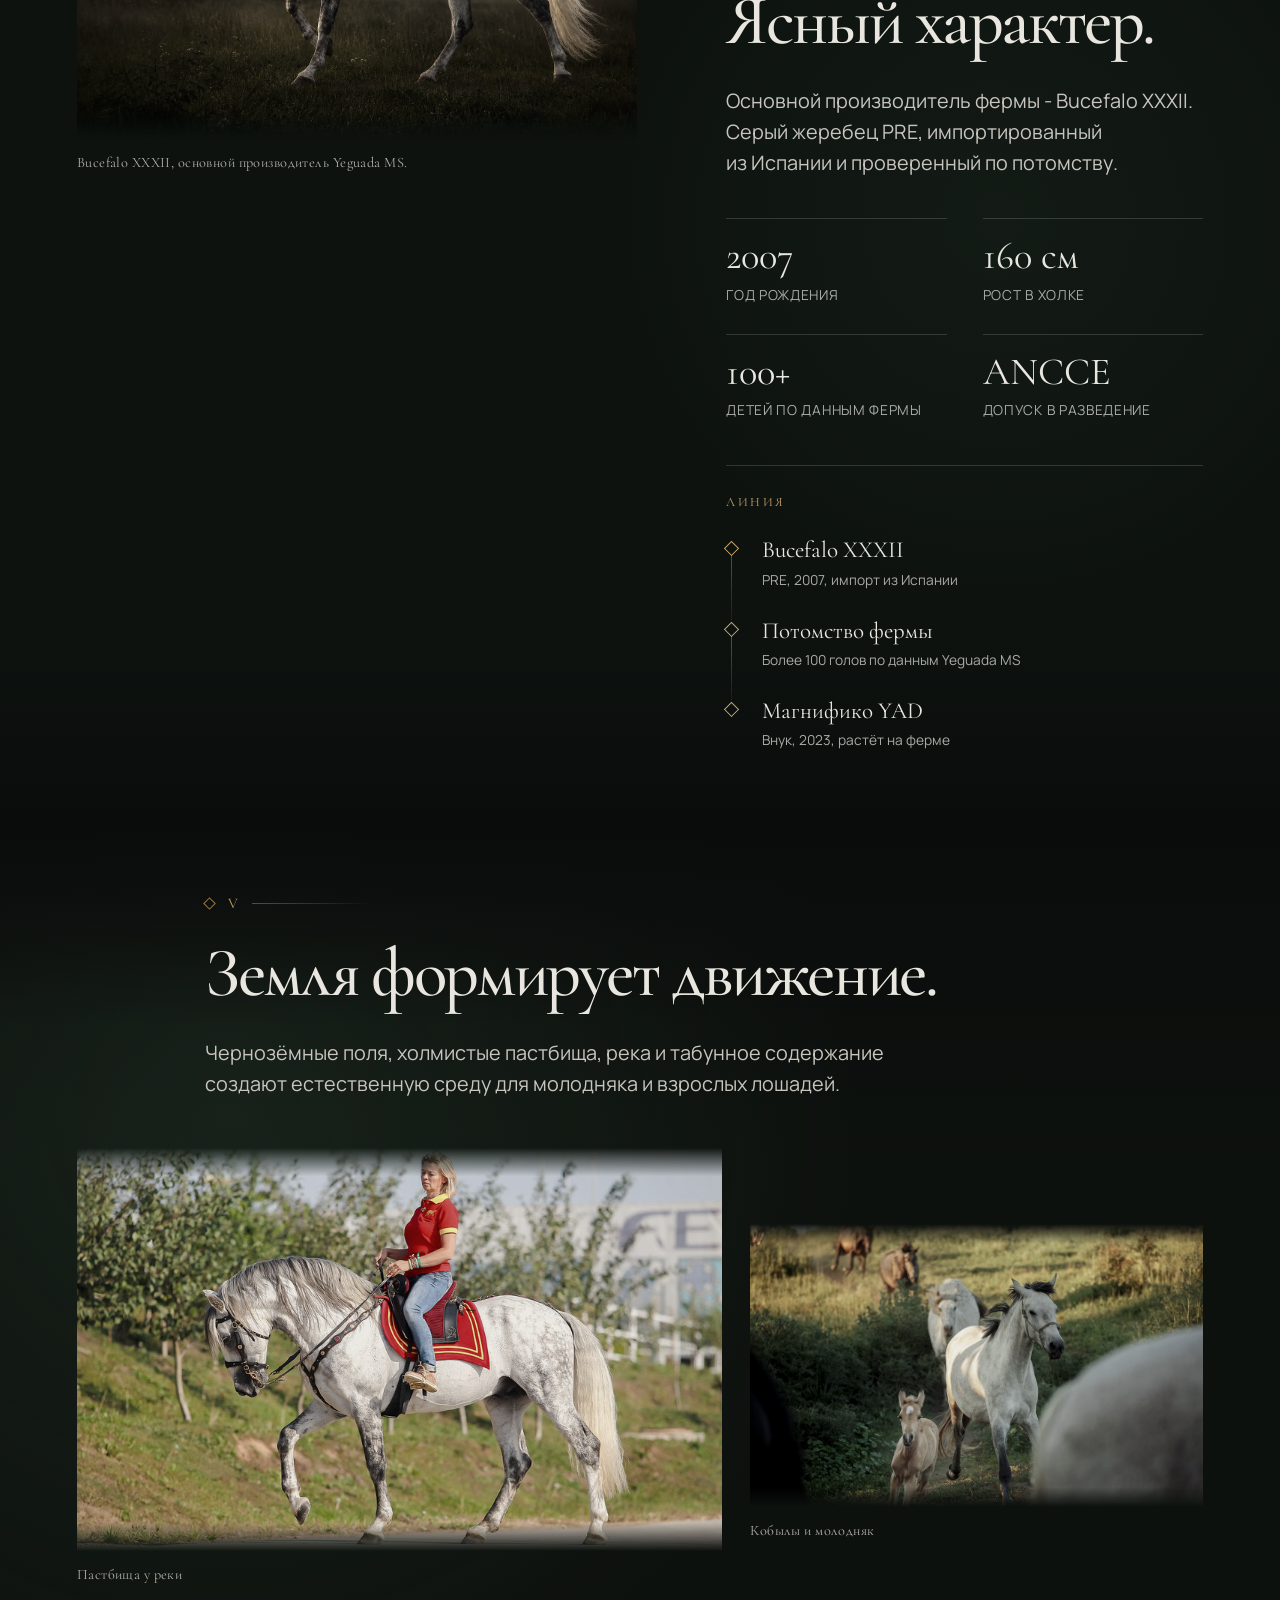
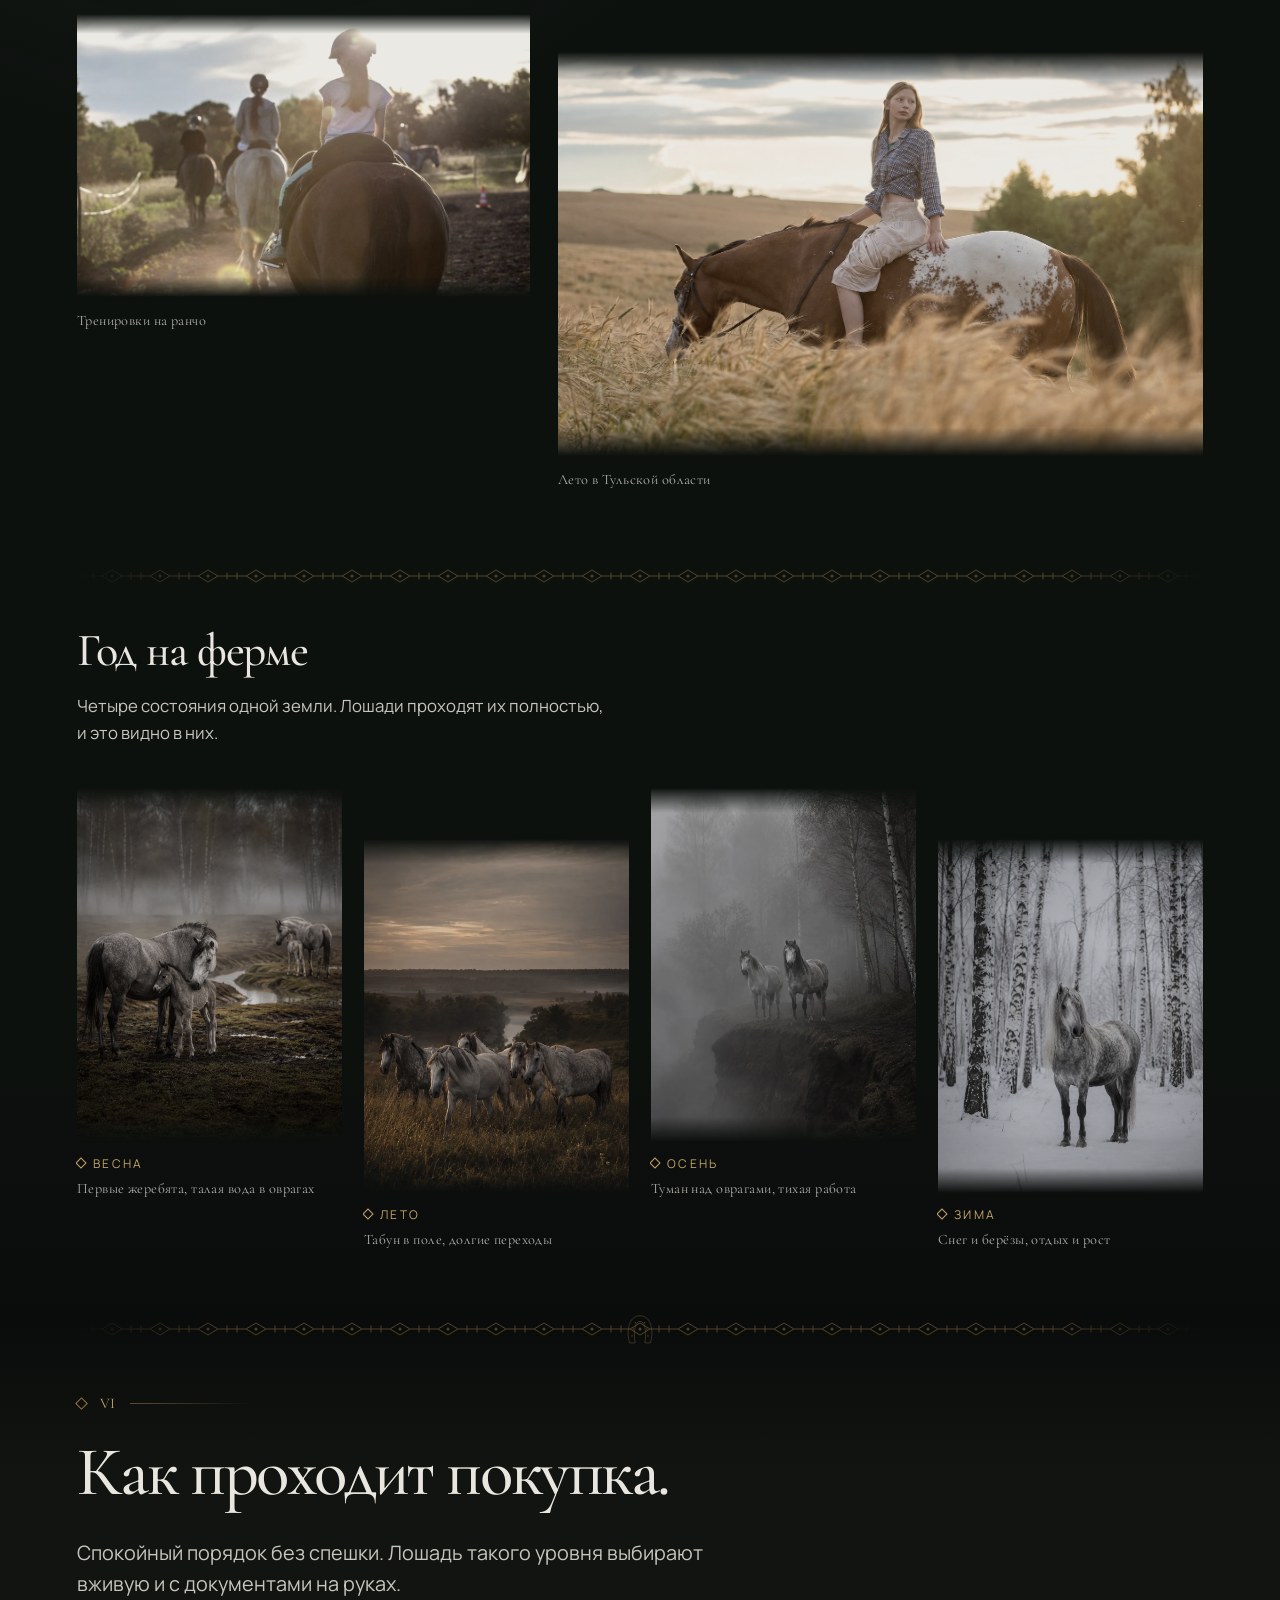
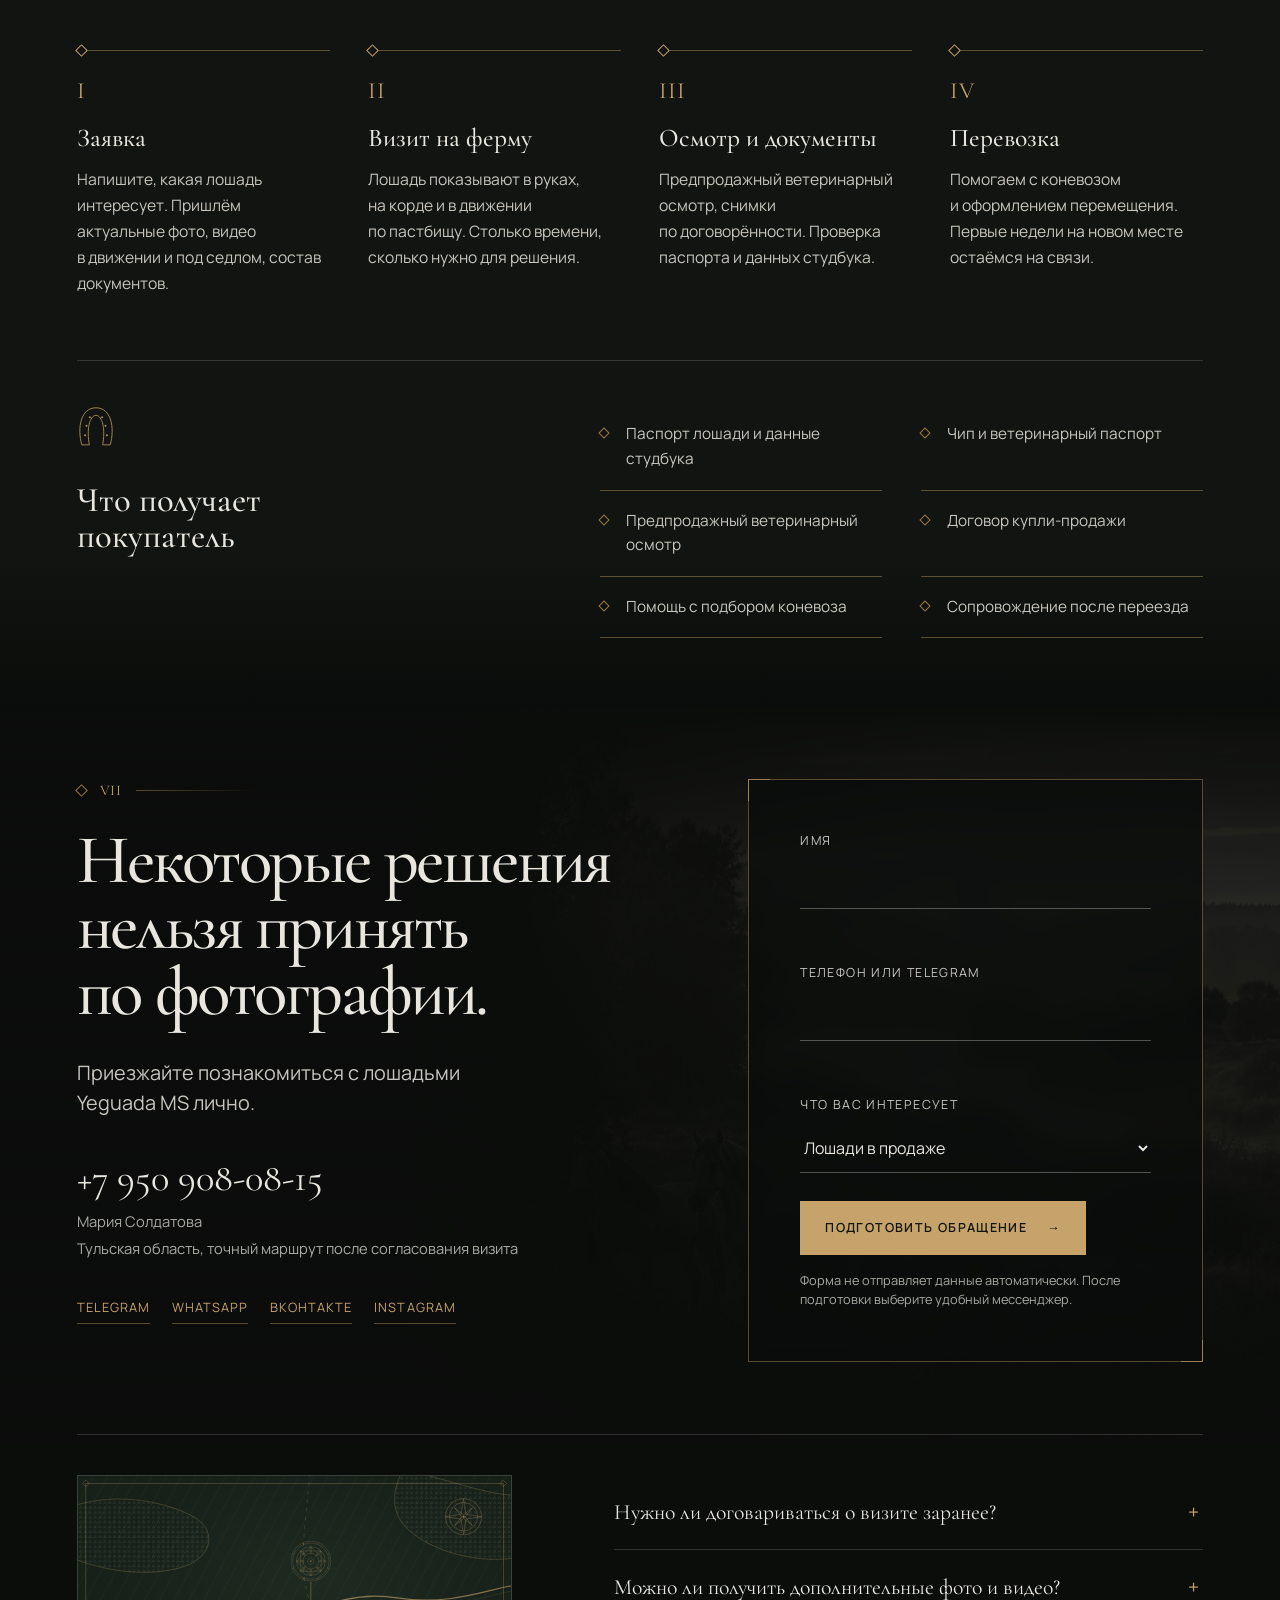
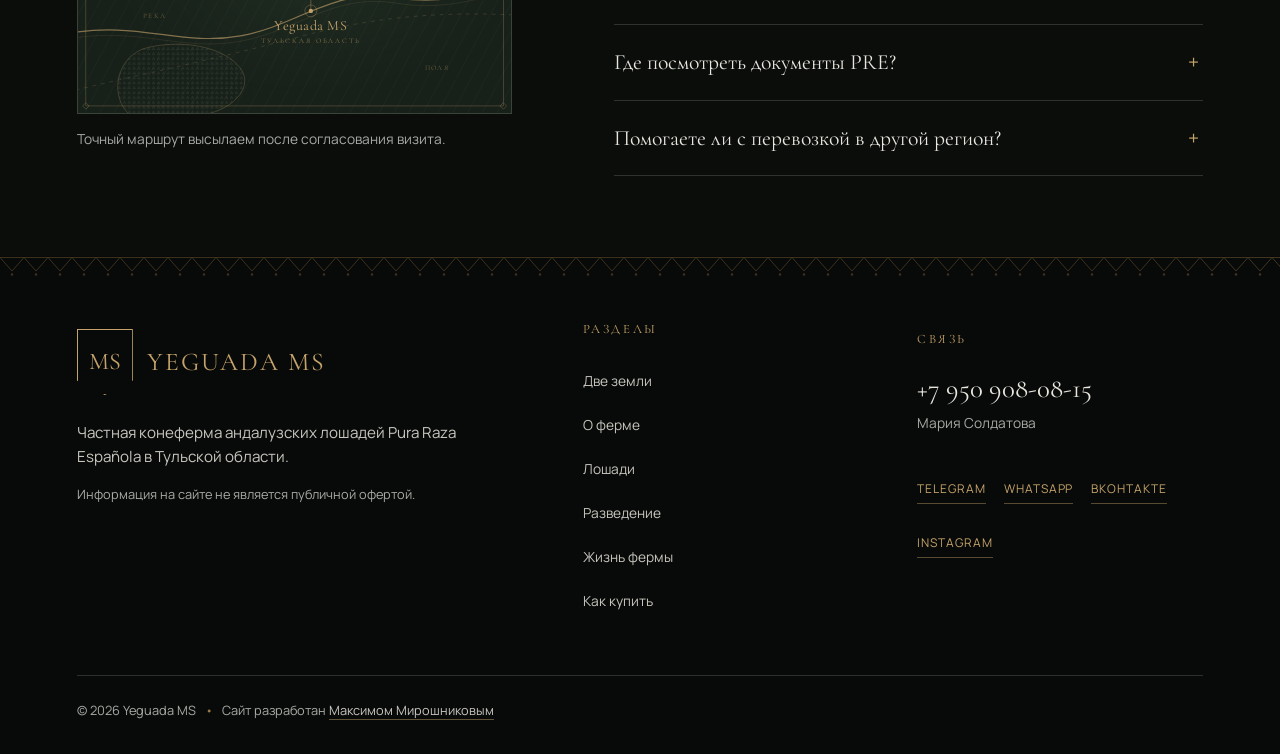
==== commit 93b5c554: "1" ====
--- a/index.html
+++ b/index.html
@@ -244,7 +244,9 @@
 
       <div class="diptych">
         <figure class="diptych-panel diptych-panel--es reveal-media" tabindex="0">
-          <img src="assets/two-lands-andalusia.webp" alt="Сухая андалузская равнина с пробковыми дубами на рассвете" width="1122" height="1402">
+          <span class="media-frame">
+            <img src="assets/two-lands-andalusia.webp" alt="Сухая андалузская равнина с пробковыми дубами на рассвете" width="1122" height="1402">
+          </span>
           <figcaption>
             <span class="diptych-place">Андалусия</span>
             <span class="diptych-text">Порода складывалась столетиями. Картезианские монастыри Хереса вели свои линии с&nbsp;XV&nbsp;века и&nbsp;дали PRE её&nbsp;узнаваемый барочный корпус, широкий ход и&nbsp;кроткий нрав.</span>
@@ -254,7 +256,9 @@
         <div class="seam-v reveal" aria-hidden="true"></div>
 
         <figure class="diptych-panel diptych-panel--ru reveal-media" tabindex="0">
-          <img src="assets/two-lands-russia.webp" alt="Берёзовая опушка и туманное поле в Тульской области" width="1122" height="1402">
+          <span class="media-frame">
+            <img src="assets/two-lands-russia.webp" alt="Берёзовая опушка и туманное поле в Тульской области" width="1122" height="1402">
+          </span>
           <figcaption>
             <span class="diptych-place">Тульская область</span>
             <span class="diptych-text">Чернозём, холмы, река и&nbsp;настоящая зима. Табунное содержание, длинные переходы по&nbsp;пастбищам и&nbsp;ранний контакт с&nbsp;человеком дают выносливость и&nbsp;спокойную голову.</span>
@@ -267,7 +271,7 @@
 
     <section class="philosophy section" id="philosophy" aria-labelledby="philosophy-title">
       <div class="page-shell philosophy-grid">
-        <div class="philosophy-media reveal-media">
+        <div class="philosophy-media media-frame reveal-media">
           <img src="assets/philosophy-horse.jpg" alt="Серая андалузская лошадь в туманном русском пейзаже" width="1024" height="1536">
         </div>
 
@@ -409,16 +413,22 @@
       <div class="page-shell breeding-grid">
         <div class="breeding-media">
           <figure class="breeding-shot">
-            <img src="assets/bucefalo-cinematic-v2.webp" alt="Серый андалузский жеребец Bucefalo XXXII в движении на русском пастбище" width="1537" height="1023">
+            <span class="media-frame">
+              <img src="assets/bucefalo-cinematic-v2.webp" alt="Серый андалузский жеребец Bucefalo XXXII в движении на русском пастбище" width="1537" height="1023">
+            </span>
             <figcaption>Bucefalo&nbsp;XXXII, основной производитель Yeguada&nbsp;MS.</figcaption>
           </figure>
           <div class="breeding-pair">
             <figure class="breeding-shot reveal-media">
-              <img src="assets/breeding-portrait.jpg" alt="Портрет серого жеребца PRE Bucefalo XXXII крупным планом" width="1024" height="1536" loading="lazy" decoding="async">
+              <span class="media-frame">
+                <img src="assets/breeding-portrait.jpg" alt="Портрет серого жеребца PRE Bucefalo XXXII крупным планом" width="1024" height="1536" loading="lazy" decoding="async">
+              </span>
               <figcaption>Голова и&nbsp;грива. Барочный тип.</figcaption>
             </figure>
             <figure class="breeding-shot reveal-media">
-              <img src="assets/breeding-foal.jpg" alt="Серая кобыла PRE с жеребёнком на пастбище фермы" width="1024" height="1536" loading="lazy" decoding="async">
+              <span class="media-frame">
+                <img src="assets/breeding-foal.jpg" alt="Серая кобыла PRE с жеребёнком на пастбище фермы" width="1024" height="1536" loading="lazy" decoding="async">
+              </span>
               <figcaption>Кобыла с&nbsp;жеребёнком от&nbsp;Bucefalo.</figcaption>
             </figure>
           </div>
@@ -470,19 +480,27 @@
 
       <div class="life-gallery" aria-label="Жизнь на ферме">
         <figure class="life-frame life-frame-wide reveal-media">
-          <img src="assets/bucefalo-01.jpg" alt="Серый андалузский жеребец на пастбище фермы" width="1080" height="720">
+          <span class="media-frame">
+            <img src="assets/bucefalo-01.jpg" alt="Серый андалузский жеребец на пастбище фермы" width="1080" height="720">
+          </span>
           <figcaption>Пастбища у&nbsp;реки</figcaption>
         </figure>
         <figure class="life-frame reveal-media">
-          <img src="assets/pasture.jpg" alt="Кобылы и жеребёнок на пастбище Yeguada MS" width="1080" height="720">
+          <span class="media-frame">
+            <img src="assets/pasture.jpg" alt="Кобылы и жеребёнок на пастбище Yeguada MS" width="1080" height="720">
+          </span>
           <figcaption>Кобылы и&nbsp;молодняк</figcaption>
         </figure>
         <figure class="life-frame reveal-media">
-          <img src="assets/ranch-01.jpg" alt="Конная тренировка на территории ранчо" width="1080" height="720">
+          <span class="media-frame">
+            <img src="assets/ranch-01.jpg" alt="Конная тренировка на территории ранчо" width="1080" height="720">
+          </span>
           <figcaption>Тренировки на&nbsp;ранчо</figcaption>
         </figure>
         <figure class="life-frame life-frame-wide reveal-media">
-          <img src="assets/ranch-02.jpg" alt="Лошадь и всадница в поле на закате" width="1080" height="720">
+          <span class="media-frame">
+            <img src="assets/ranch-02.jpg" alt="Лошадь и всадница в поле на закате" width="1080" height="720">
+          </span>
           <figcaption>Лето в&nbsp;Тульской области</figcaption>
         </figure>
       </div>
@@ -496,19 +514,27 @@
 
         <div class="seasons-track">
           <figure class="season-frame reveal-media">
-            <img src="assets/season-spring.webp" alt="Первые жеребята на весеннем пастбище" width="1122" height="1402">
+            <span class="media-frame">
+              <img src="assets/season-spring.webp" alt="Первые жеребята на весеннем пастбище" width="1122" height="1402">
+            </span>
             <figcaption><span class="season-label">Весна</span> Первые жеребята, талая вода в&nbsp;оврагах</figcaption>
           </figure>
           <figure class="season-frame reveal-media">
-            <img src="assets/season-summer.webp" alt="Табун в высокой траве летнего поля" width="1024" height="1536">
+            <span class="media-frame">
+              <img src="assets/season-summer.webp" alt="Табун в высокой траве летнего поля" width="1024" height="1536">
+            </span>
             <figcaption><span class="season-label">Лето</span> Табун в&nbsp;поле, долгие переходы</figcaption>
           </figure>
           <figure class="season-frame reveal-media">
-            <img src="assets/season-autumn.webp" alt="Лошади в тумане над осенним оврагом" width="1024" height="1536">
+            <span class="media-frame">
+              <img src="assets/season-autumn.webp" alt="Лошади в тумане над осенним оврагом" width="1024" height="1536">
+            </span>
             <figcaption><span class="season-label">Осень</span> Туман над&nbsp;оврагами, тихая работа</figcaption>
           </figure>
           <figure class="season-frame reveal-media">
-            <img src="assets/season-winter.webp" alt="Серая лошадь среди заснеженных берёз" width="1024" height="1536">
+            <span class="media-frame">
+              <img src="assets/season-winter.webp" alt="Серая лошадь среди заснеженных берёз" width="1024" height="1536">
+            </span>
             <figcaption><span class="season-label">Зима</span> Снег и&nbsp;берёзы, отдых и&nbsp;рост</figcaption>
           </figure>
         </div>
--- a/styles.css
+++ b/styles.css
@@ -93,19 +93,45 @@
   --space-2xl: clamp(64px, 7vw, 112px);
   --rule: 1px;
 
+  /* КАДР. Одна оправа на всю съёмку сайта, кроме первого экрана.
+     Правится здесь, а не в правилах отдельных секций: раньше глубина
+     растворения, наезд по ховеру и дрейф по скроллу стояли в каждой
+     секции своими числами, и съёмка распадалась на несколько манер.
+
+     --media-cover перекрывает дрейф и ховер: картинка ходит внутри
+     оправы, и фон под ней не должен обнажаться ни в одном кадре
+     хода. Меняете дрейф - поднимайте и запас. */
+  --media-fade: linear-gradient(180deg, transparent 0, #000 7%, #000 93%, transparent 100%);
+  --media-drift: 2.5%;
+  --media-cover: 1.06;
+  --media-hover: 1.02;
+
   /* ornament */
   --orn-opacity: 0.5;
   --orn-plate-opacity: 0.05;
   --gold-light: #e2c88f;
   --orn-glint-period: 4.5s;
 
+  /* Ядро блика. Это сам свет, а не украшение: он не дышит и стоит ровно,
+     как --gold-fixed. Одна ступень палитры (--gold-light) на тёмном фоне
+     читалась почти никак, тем более под --orn-opacity. Яркость всего
+     блика на сайте правится здесь. */
+  --gold-glint: #fff2da;
+
+  /* Свет вокруг орнамента на вспышке. Первая строка - запасная для
+     браузеров без color-mix. */
+  --orn-flare: rgba(255, 242, 218, 0.5);
+  --orn-flare: color-mix(in srgb, var(--gold-glint) 50%, transparent);
+
   /* Кромка золота: перелив вместо ровной краски. Одна форма на все
-     орнаменты, поэтому блик у всех читается как один и тот же металл. */
+     орнаменты, поэтому блик у всех читается как один и тот же металл.
+     Плечи остаются на --gold-deep - шов читается как металл, а не как
+     светящаяся полоса. */
   --orn-metal: linear-gradient(
     90deg,
     var(--gold-deep) 0 30%,
     var(--gold) 40%,
-    var(--gold-light) 46%,
+    var(--gold-glint) 46%,
     var(--gold) 52%,
     var(--gold-deep) 62% 100%
   );
@@ -113,9 +139,31 @@
     180deg,
     var(--gold-deep) 0 30%,
     var(--gold) 40%,
-    var(--gold-light) 46%,
+    var(--gold-glint) 46%,
     var(--gold) 52%,
     var(--gold-deep) 62% 100%
+  );
+
+  /* Полоса блика для хайрлайнов: одна форма на все тонкие линии и на
+     римскую цифру шага. Была втрое уже и без плеч - свет успевал пройти
+     раньше, чем глаз его ловил.
+
+     Первая строка - запасная для браузеров без color-mix. */
+  --orn-glint-band: linear-gradient(
+    90deg,
+    transparent 30%,
+    rgba(226, 200, 143, 0.55) 40%,
+    var(--gold-glint) 47%,
+    rgba(226, 200, 143, 0.55) 54%,
+    transparent 64%
+  );
+  --orn-glint-band: linear-gradient(
+    90deg,
+    transparent 30%,
+    color-mix(in srgb, var(--gold-light) 55%, transparent) 40%,
+    var(--gold-glint) 47%,
+    color-mix(in srgb, var(--gold-light) 55%, transparent) 54%,
+    transparent 64%
   );
 }
 
@@ -440,13 +488,18 @@
   mask-image: url("data:image/svg+xml,%3Csvg xmlns='http://www.w3.org/2000/svg' width='16' height='64'%3E%3Cg fill='none' stroke='%23000' stroke-width='1'%3E%3Cpath d='M8 0V5M8 19V64'/%3E%3Cpath d='M8 5L14 12L8 19L2 12Z'/%3E%3Cpath d='M4 32H12M5 40H11M4 48H12M5 56H11'/%3E%3C/g%3E%3Ccircle cx='8' cy='12' r='1.5' fill='%23000'/%3E%3C/svg%3E");
 }
 
-/* Фриз: зубец северной причелины, для кромки футера */
+/* Фриз: зубец северной причелины, для кромки футера.
+
+   Своя прозрачность задана через --orn-opacity, а не числом в opacity:
+   так её читает ornament-swell и поднимает фриз на проходе блика. */
 .frieze {
+  --orn-opacity: 0.36;
+
   width: 100%;
   height: 22px;
   background: var(--orn-metal);
   background-size: 300% 100%;
-  opacity: 0.36;
+  opacity: var(--orn-opacity);
   -webkit-mask-repeat: repeat-x;
   mask-repeat: repeat-x;
   -webkit-mask-size: 48px 22px;
@@ -509,7 +562,7 @@
      Одним слоем нельзя - его собственное затухание вправо уехало бы
      вместе с бликом. */
   background:
-    linear-gradient(90deg, transparent 40%, var(--gold-light) 47%, transparent 54%),
+    var(--orn-glint-band),
     linear-gradient(90deg, var(--line-gold), transparent);
   background-size: 300% 100%, 100% 100%;
   background-position: 130% 0, 0 0;
@@ -546,6 +599,52 @@
   bottom: 0;
   border-top: 0;
   border-left: 0;
+}
+
+/* ============================================================
+   ОПРАВА КАДРА
+   Одна манера показа для всей съёмки: диптих, «О ферме»,
+   «Разведение», «Жизнь фермы», «Год на ферме».
+
+   Первый экран сюда не входит - там своя постановка. Не входят и
+   фоновые плашки (.break-media, .contact-landscape): это подложка
+   под текст, её гасят собственные градиенты.
+
+   Растворение живёт на неподвижной оправе, а не на картинке.
+   Раньше маска стояла на самой картинке, и её же двигали дрейф по
+   скроллу и наезд по ховеру. Растворённая кромка уезжала за край
+   обрезки, и вместо затухания по краю вставала жёсткая светлая
+   полоса - как раз то, что было видно в «Жизни фермы» при наведении.
+   Оправа стоит на месте, поэтому кромка гаснет всегда.
+   ============================================================ */
+.media-frame {
+  position: relative;
+  display: block;
+  /* clip, а не hidden: hidden завёл бы внутри контейнер прокрутки,
+     а по кадрам считается прогресс view()-таймлайна */
+  overflow: clip;
+  -webkit-mask-image: var(--media-fade);
+  mask-image: var(--media-fade);
+}
+
+.media-frame img {
+  display: block;
+  width: 100%;
+  height: 100%;
+  object-fit: cover;
+  transition: transform 0.7s var(--ease), filter 0.4s ease;
+}
+
+/* Наезд по курсору. Сидит на transform, дрейф по скроллу - на
+   translate/scale: анимация всегда перебивает transition для одного
+   и того же свойства, поэтому они разведены и композируются. */
+@media (prefers-reduced-motion: no-preference) and (hover: hover) {
+  /* Второй селектор - для створок диптиха: фокус берёт сама figure,
+     оправа лежит в ней прямым потомком. */
+  .media-frame:hover img,
+  :focus-visible > .media-frame img {
+    transform: scale(var(--media-hover));
+  }
 }
 
 /* ponytail: страховка. Если script.js не пришёл, класс не снимут.
@@ -1223,18 +1322,11 @@
 }
 
 .philosophy-media {
-  position: relative;
   min-height: 720px;
-  overflow: hidden;
-  -webkit-mask-image: linear-gradient(180deg, transparent 0, #000 8%, #000 90%, transparent 100%);
-  mask-image: linear-gradient(180deg, transparent 0, #000 8%, #000 90%, transparent 100%);
 }
 
 .philosophy-media img {
-  width: 100%;
-  height: 100%;
   min-height: 720px;
-  object-fit: cover;
   filter: saturate(0.76) contrast(1.05) brightness(0.92) sepia(0.06);
 }
 
@@ -1317,7 +1409,7 @@
 
 .horse-card:hover .horse-image-wrap img,
 .horse-card:focus-visible .horse-image-wrap img {
-  transform: scale(1.022);
+  transform: scale(var(--media-hover));
   filter: saturate(0.9) contrast(1.04) brightness(0.99) sepia(0.03);
 }
 
@@ -1446,9 +1538,13 @@
   gap: clamp(16px, 1.8vw, 24px);
 }
 
-.breeding-media .breeding-pair img {
+.breeding-pair .media-frame {
   aspect-ratio: 2 / 3;
-  object-fit: cover;
+}
+
+/* Главный кадр раздела идёт в своих пропорциях: исходник горизонтальный */
+.breeding-media > .breeding-shot .media-frame {
+  aspect-ratio: 3 / 2;
 }
 
 @media (min-width: 901px) {
@@ -1458,12 +1554,7 @@
 }
 
 .breeding-media img {
-  width: 100%;
-  height: auto;
-  object-fit: contain;
   filter: saturate(0.74) contrast(1.05) brightness(0.94) sepia(0.06);
-  -webkit-mask-image: linear-gradient(180deg, transparent 0, #000 7%, #000 93%, transparent 100%);
-  mask-image: linear-gradient(180deg, transparent 0, #000 7%, #000 93%, transparent 100%);
 }
 
 .breeding-media figcaption,
@@ -1534,19 +1625,16 @@
   padding-top: clamp(20px, 3vw, 48px);
 }
 
+.life-frame .media-frame {
+  aspect-ratio: 16 / 10;
+}
+
+/* Кадры «Жизни фермы» намеренно ярче остальной съёмки сайта */
 .life-frame img {
-  width: 100%;
-  height: auto;
-  aspect-ratio: 16 / 10;
-  object-fit: cover;
   filter: saturate(0.72) contrast(1.05) brightness(0.9) sepia(0.07);
-  -webkit-mask-image: linear-gradient(180deg, transparent 0, #000 6%, #000 94%, transparent 100%);
-  mask-image: linear-gradient(180deg, transparent 0, #000 6%, #000 94%, transparent 100%);
-  transition: transform 0.7s var(--ease), filter 0.4s ease;
 }
 
 .life-frame:hover img {
-  transform: scale(1.015);
   filter: saturate(0.84) contrast(1.05) brightness(0.94) sepia(0.04);
 }
 
@@ -2148,14 +2236,8 @@
   align-content: start;
 }
 
-.diptych-panel img {
-  width: 100%;
-  height: auto;
+.diptych-panel .media-frame {
   aspect-ratio: 4 / 5;
-  object-fit: cover;
-  -webkit-mask-image: linear-gradient(180deg, transparent 0, #000 7%, #000 93%, transparent 100%);
-  mask-image: linear-gradient(180deg, transparent 0, #000 7%, #000 93%, transparent 100%);
-  transition: transform 0.8s var(--ease);
 }
 
 /* Съёмка уже приходит разведённой по температуре: испанская створка
@@ -2169,33 +2251,26 @@
   filter: saturate(0.85) contrast(1.05) brightness(0.97);
 }
 
-/* Створки отвечают друг другу: активная идёт к шву, вторая уходит в тень.
-   Гасим слоем, а не фильтром: фильтр здесь несёт разницу температур. */
+/* Створки отвечают друг другу: активная светлеет, вторая уходит в тень.
+   Гасим слоем, а не фильтром: фильтр здесь несёт разницу температур.
+   Слой лежит внутри оправы, поэтому растворение по краю берёт с неё
+   и второй раз его задавать не надо. Наезд по курсору общий для всей
+   съёмки и живёт в .media-frame. */
 @media (prefers-reduced-motion: no-preference) and (hover: hover) {
-  .diptych-panel::after {
+  .diptych-panel .media-frame::after {
+    position: absolute;
+    z-index: 1;
+    inset: 0;
     content: "";
-    grid-area: 1 / 1;
     background: var(--ink);
     opacity: 0;
     pointer-events: none;
-    -webkit-mask-image: linear-gradient(180deg, transparent 0, #000 7%, #000 93%, transparent 100%);
-    mask-image: linear-gradient(180deg, transparent 0, #000 7%, #000 93%, transparent 100%);
     transition: opacity 0.8s var(--ease);
   }
 
-  .diptych:hover .diptych-panel:not(:hover)::after,
-  .diptych:has(.diptych-panel:focus-visible) .diptych-panel:not(:focus-visible)::after {
+  .diptych:hover .diptych-panel:not(:hover) .media-frame::after,
+  .diptych:has(.diptych-panel:focus-visible) .diptych-panel:not(:focus-visible) .media-frame::after {
     opacity: 0.28;
-  }
-
-  .diptych-panel--es:hover img,
-  .diptych-panel--es:focus-visible img {
-    transform: translateX(6px);
-  }
-
-  .diptych-panel--ru:hover img,
-  .diptych-panel--ru:focus-visible img {
-    transform: translateX(-6px);
   }
 }
 
@@ -2454,19 +2529,15 @@
 
 /* Сезоны сами несут температурную дугу от тёплой весны к холодной зиме.
    Общий sepia её бы сплющил и подкрасил снег, поэтому его здесь нет. */
+.season-frame .media-frame {
+  aspect-ratio: 3 / 4;
+}
+
 .season-frame img {
-  width: 100%;
-  height: auto;
-  aspect-ratio: 3 / 4;
-  object-fit: cover;
   filter: saturate(0.9) contrast(1.03) brightness(0.97);
-  -webkit-mask-image: linear-gradient(180deg, transparent 0, #000 6%, #000 94%, transparent 100%);
-  mask-image: linear-gradient(180deg, transparent 0, #000 6%, #000 94%, transparent 100%);
-  transition: transform 0.7s var(--ease), filter 0.4s ease;
 }
 
 .season-frame:hover img {
-  transform: scale(1.015);
   filter: saturate(1) contrast(1.03) brightness(1.03);
 }
 
@@ -2533,7 +2604,7 @@
   height: 1px;
   content: "";
   background:
-    linear-gradient(90deg, transparent 40%, var(--gold-light) 47%, transparent 54%),
+    var(--orn-glint-band),
     linear-gradient(var(--line-gold), var(--line-gold));
   background-size: 300% 100%, 100% 100%;
   background-position: 130% 0, 0 0;
@@ -2563,28 +2634,6 @@
   line-height: 1;
 }
 
-/* По цифре проходит тот же блик, что и по хайрлайнам. Слои те же два:
-   сверху едет светлая полоса, снизу лежит ровное --gold - тот самый цвет,
-   каким цифра была до блика, поэтому в покое она не темнеет.
-
-   --orn-metal здесь не годится: он уходит в --gold-deep, и цифру
-   большую часть круга держало бы тусклой.
-
-   @supports обязателен: без background-clip заливка станет фоном строки,
-   а прозрачный текст пропадёт совсем. */
-@supports (background-clip: text) or (-webkit-background-clip: text) {
-  .step-num {
-    background:
-      linear-gradient(90deg, transparent 40%, var(--gold-light) 47%, transparent 54%),
-      linear-gradient(var(--gold), var(--gold));
-    background-size: 300% 100%, 100% 100%;
-    background-position: 130% 0, 0 0;
-    -webkit-background-clip: text;
-    background-clip: text;
-    color: transparent;
-  }
-}
-
 .step h3 {
   margin: 0 0 14px;
   color: var(--ivory);
@@ -2666,7 +2715,7 @@
   left: 0;
   height: 1px;
   content: "";
-  background: linear-gradient(90deg, transparent 40%, var(--gold-light) 47%, transparent 54%);
+  background: var(--orn-glint-band);
   background-size: 300% 100%;
   background-position: 130% 0;
 }
@@ -2836,35 +2885,20 @@
    занят ховером фотографий, и анимация всегда перебивает transition для
    одного и того же свойства. translate и transform композируются. */
 
-/* Для кадров в клиппящей обёртке: сдвиг обнажил бы фон, поэтому им
-   дополнительно задан базовый scale, перекрывающий амплитуду. */
-@keyframes media-drift-clipped {
+/* Сдвиг обнажил бы фон оправы, поэтому картинке задан базовый
+   --media-cover, перекрывающий и дрейф, и наезд по курсору. */
+@keyframes media-drift {
   from {
-    translate: 0 3.5%;
+    translate: 0 var(--media-drift);
   }
 
   to {
-    translate: 0 -3.5%;
-  }
-}
-
-/* Для кадров, у которых верх и низ уже растворены маской: там сдвиг
-   просто смещает растворённую полосу, жёсткого края не возникает,
-   и масштаб не нужен. */
-@keyframes media-drift-masked {
-  from {
-    translate: 0 2.5%;
-  }
-
-  to {
-    translate: 0 -2.5%;
-  }
-}
-
-/* Главный кадр «Разведения» идёт вбок: секция про широкий ход, и
-   движение должно быть горизонтальным. Масштаба тут нет - кадр лежит
-   в потоке с подписью под ним, увеличение наехало бы на подпись,
-   поэтому уезжающие края гасит боковая маска. Амплитуда в --drift-x,
+    translate: 0 calc(var(--media-drift) * -1);
+  }
+}
+
+/* Главный кадр «Разведения» идёт вбок: раздел про широкий ход, и
+   движение должно быть горизонтальным. Амплитуда в --drift-x,
    на узком экране она вдвое тише. */
 @keyframes media-drift-lateral {
   from {
@@ -3209,20 +3243,128 @@
     }
   }
 
-  .seam::before,
-  .frieze,
+  /* Швы и фриз лежат приглушёнными, и половину прироста яркости съедала
+     их же прозрачность. На проходе блика она поднимается.
+
+     Keyframe читает --orn-opacity у самого элемента, поэтому одного
+     хватает на всех: шов 0.5 -> 0.95, фриз 0.36 -> 0.68. Пик на 20%
+     круга - там же, где пик gold-breath. */
+  @keyframes ornament-swell {
+    0%,
+    45%,
+    100% {
+      opacity: var(--orn-opacity);
+    }
+
+    20% {
+      opacity: min(1, calc(var(--orn-opacity) * 1.9));
+    }
+  }
+
+  .seam::before {
+    animation:
+      ornament-glint var(--orn-glint-period) linear infinite,
+      ornament-swell var(--orn-glint-period) linear infinite;
+  }
+
+  .seam-v::before {
+    animation:
+      ornament-glint-v var(--orn-glint-period) linear infinite,
+      ornament-swell var(--orn-glint-period) linear infinite;
+  }
+
+  .frieze {
+    animation:
+      ornament-glint var(--orn-glint-period) linear infinite,
+      ornament-swell var(--orn-glint-period) linear infinite;
+  }
+
+  .section-number::after,
+  .step::after {
+    animation:
+      ornament-glint-line var(--orn-glint-period) linear infinite,
+      orn-flare-glow var(--orn-glint-period) linear infinite;
+  }
+
+  /* ВСПЫШКА ОРНАМЕНТА.
+
+     Одного дыхания токенов мало: перепад --gold -> --gold-light на тёмном
+     фоне надо высматривать. Поэтому ромбы, цифры и линии получают свою
+     амплитуду - раз в круг они коротко разгораются почти добела и вокруг
+     них проступает свет.
+
+     Пик на 20% круга, период общий: вспышка идёт той же волной, что и
+     дыхание золота, и тем же фронтом, что и блик по швам.
+
+     Цвет покоя у каждого свой, поэтому keyframe читает --flare-rest с
+     самого элемента: у ромба секции он глубокий, у ромба шага светлее.
+
+     Свет даётся тенью, а не размытием: тень рисуется без создания нового
+     слоя и не трогает соседей. Радиус меняется от нуля, цвет один и тот
+     же - интерполировать цвет в прозрачность не нужно. */
+  @keyframes orn-flare-mark {
+    0%,
+    45%,
+    100% {
+      border-color: var(--flare-rest, var(--gold-fixed));
+      box-shadow: 0 0 0 0 var(--orn-flare);
+    }
+
+    20% {
+      border-color: var(--gold-glint);
+      box-shadow: 0 0 8px 1px var(--orn-flare);
+    }
+  }
+
+  @keyframes orn-flare-text {
+    0%,
+    45%,
+    100% {
+      color: var(--flare-rest, var(--gold-fixed));
+      text-shadow: 0 0 0 var(--orn-flare);
+    }
+
+    20% {
+      color: var(--gold-glint);
+      text-shadow: 0 0 14px var(--orn-flare);
+    }
+  }
+
+  @keyframes orn-flare-glow {
+    0%,
+    45%,
+    100% {
+      box-shadow: 0 0 0 0 var(--orn-flare);
+    }
+
+    20% {
+      box-shadow: 0 0 9px 0 var(--orn-flare);
+    }
+  }
+
+  /* Ромбы */
+  .section-number::before,
+  .step::before,
+  .included-list li::before {
+    animation: orn-flare-mark var(--orn-glint-period) linear infinite;
+  }
+
+  .section-number::before,
+  .included-list li::before {
+    --flare-rest: var(--gold-deep-fixed);
+  }
+
+  /* Римские цифры */
+  .section-number span,
+  .step-num {
+    animation: orn-flare-text var(--orn-glint-period) linear infinite;
+  }
+
+  /* Линия под пунктом списка: блик уже едет, вспышка добавляет свет */
   .included-list li::after {
-    animation: ornament-glint var(--orn-glint-period) linear infinite;
-  }
-
-  .seam-v::before {
-    animation: ornament-glint-v var(--orn-glint-period) linear infinite;
-  }
-
-  .section-number::after,
-  .step::after,
-  .step-num {
-    animation: ornament-glint-line var(--orn-glint-period) linear infinite;
+    animation:
+      ornament-glint var(--orn-glint-period) linear infinite,
+      orn-flare-glow var(--orn-glint-period) linear infinite;
   }
 
   /* Подкова рисуется <use> из спрайта, подложить маску под блик нечем.
@@ -3438,35 +3580,17 @@
      Карточки лошадей сюда не входят: там object-fit: contain на
      паспарту, и сдвиг внутри рамки читался бы как брак. */
   @supports (animation-timeline: view()) {
-    .philosophy-media img,
+    .media-frame img,
     .break-media img {
-      scale: 1.09;
-      animation: media-drift-clipped linear both;
+      scale: var(--media-cover);
+      animation: media-drift linear both;
       animation-timeline: view();
     }
 
-    .diptych-panel img,
-    .life-frame img,
-    .season-frame img {
-      animation: media-drift-masked linear both;
-      animation-timeline: view();
-    }
-
     /* Только главный кадр раздела: парные вертикали лежат в .breeding-pair
-       и сюда не попадают. Вертикальная маска у кадра уже есть, боковая
-       добавляется вторым слоем, поэтому слои пересекаются, а не
-       складываются - иначе верх и низ перестали бы растворяться. */
-    .breeding-media > .breeding-shot img {
-      -webkit-mask-image:
-        linear-gradient(180deg, transparent 0, #000 7%, #000 93%, transparent 100%),
-        linear-gradient(90deg, transparent 0, #000 6%, #000 94%, transparent 100%);
-      mask-image:
-        linear-gradient(180deg, transparent 0, #000 7%, #000 93%, transparent 100%),
-        linear-gradient(90deg, transparent 0, #000 6%, #000 94%, transparent 100%);
-      -webkit-mask-composite: source-in;
-      mask-composite: intersect;
-      animation: media-drift-lateral linear both;
-      animation-timeline: view();
+       и сюда не попадают. */
+    .breeding-media > .breeding-shot .media-frame img {
+      animation-name: media-drift-lateral;
     }
   }
 }
@@ -3592,7 +3716,7 @@
 
   /* Исходники вертикальные, поэтому в одну колонку берём умеренный
      кроп: 16/10 срезал бы половину кадра. */
-  .diptych-panel img {
+  .diptych-panel .media-frame {
     aspect-ratio: 4 / 3;
   }
 
@@ -3813,16 +3937,16 @@
     margin: 0;
   }
 
+  .philosophy-media {
+    aspect-ratio: 4 / 5;
+  }
+
   .philosophy-media img {
     min-height: 0;
-    height: auto;
-    aspect-ratio: 4 / 5;
   }
 
   .breeding-media img {
     min-height: 0;
-    height: auto;
-    aspect-ratio: auto;
   }
 
   .philosophy-quote {
@@ -3850,7 +3974,7 @@
     width: calc(100vw - 36px);
   }
 
-  .diptych-panel img {
+  .diptych-panel .media-frame {
     aspect-ratio: 4 / 5;
   }
 
@@ -3871,7 +3995,7 @@
     margin-top: 52px;
   }
 
-  .season-frame img {
+  .season-frame .media-frame {
     aspect-ratio: 4 / 5;
   }
 
@@ -3889,17 +4013,21 @@
     padding-left: 0;
   }
 
+  /* nth-child здесь обязателен: раскладку широких и узких кадров
+     задают именно они, и по весу селектора они били этот сброс -
+     в одну колонку кадры вставали разной ширины. */
   .life-frame,
-  .life-frame-wide {
+  .life-frame-wide,
+  .life-frame:nth-child(1),
+  .life-frame:nth-child(2),
+  .life-frame:nth-child(3),
+  .life-frame:nth-child(4) {
     grid-column: 1;
-    flex-basis: 86vw;
     padding-top: 0;
     margin-top: 0 !important;
   }
 
-  .life-frame img {
-    height: auto;
-    min-height: 0;
+  .life-frame .media-frame {
     aspect-ratio: 4 / 3;
   }
 
@@ -4043,12 +4171,8 @@
   }
 
   /* Дрейф выключен: свойства независимые, transform их не покрывает */
-  .philosophy-media img,
-  .break-media img,
-  .diptych-panel img,
-  .life-frame img,
-  .season-frame img,
-  .breeding-media > .breeding-shot img {
+  .media-frame img,
+  .break-media img {
     translate: none !important;
     scale: none !important;
   }
